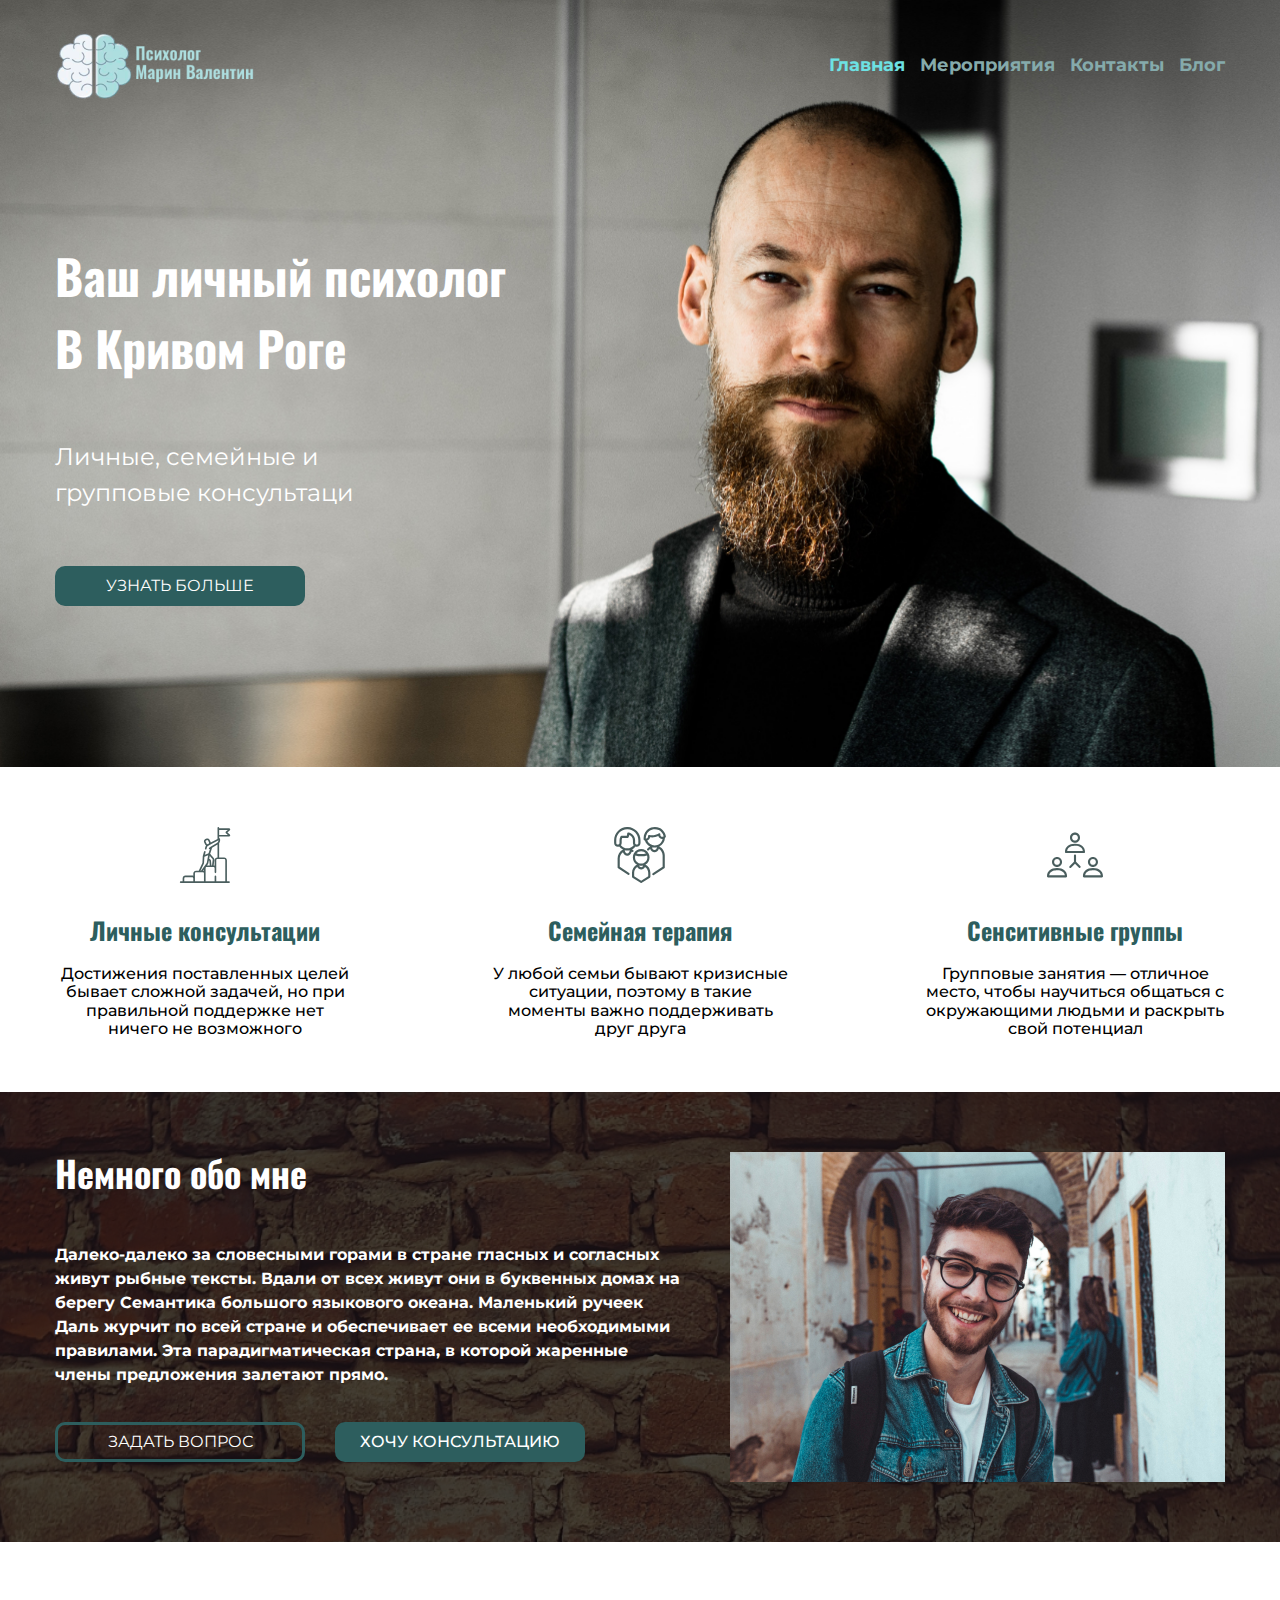
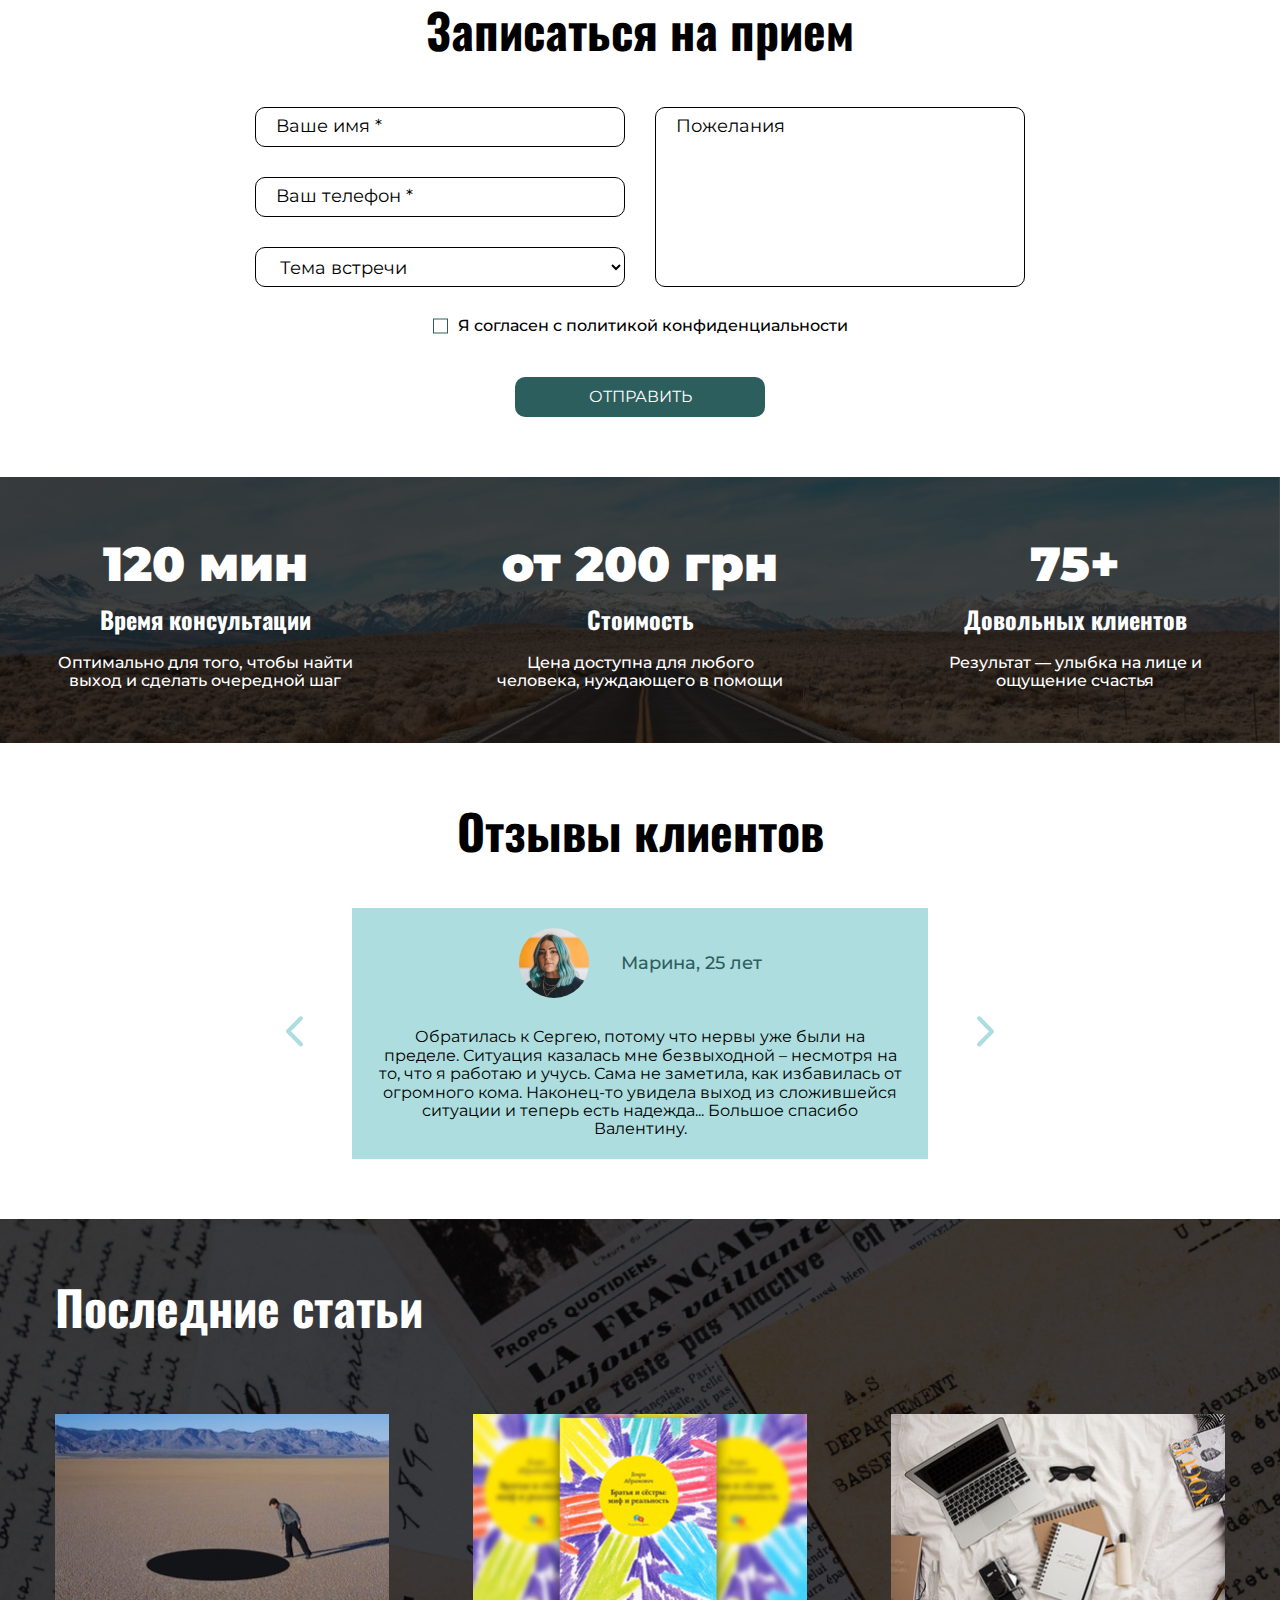
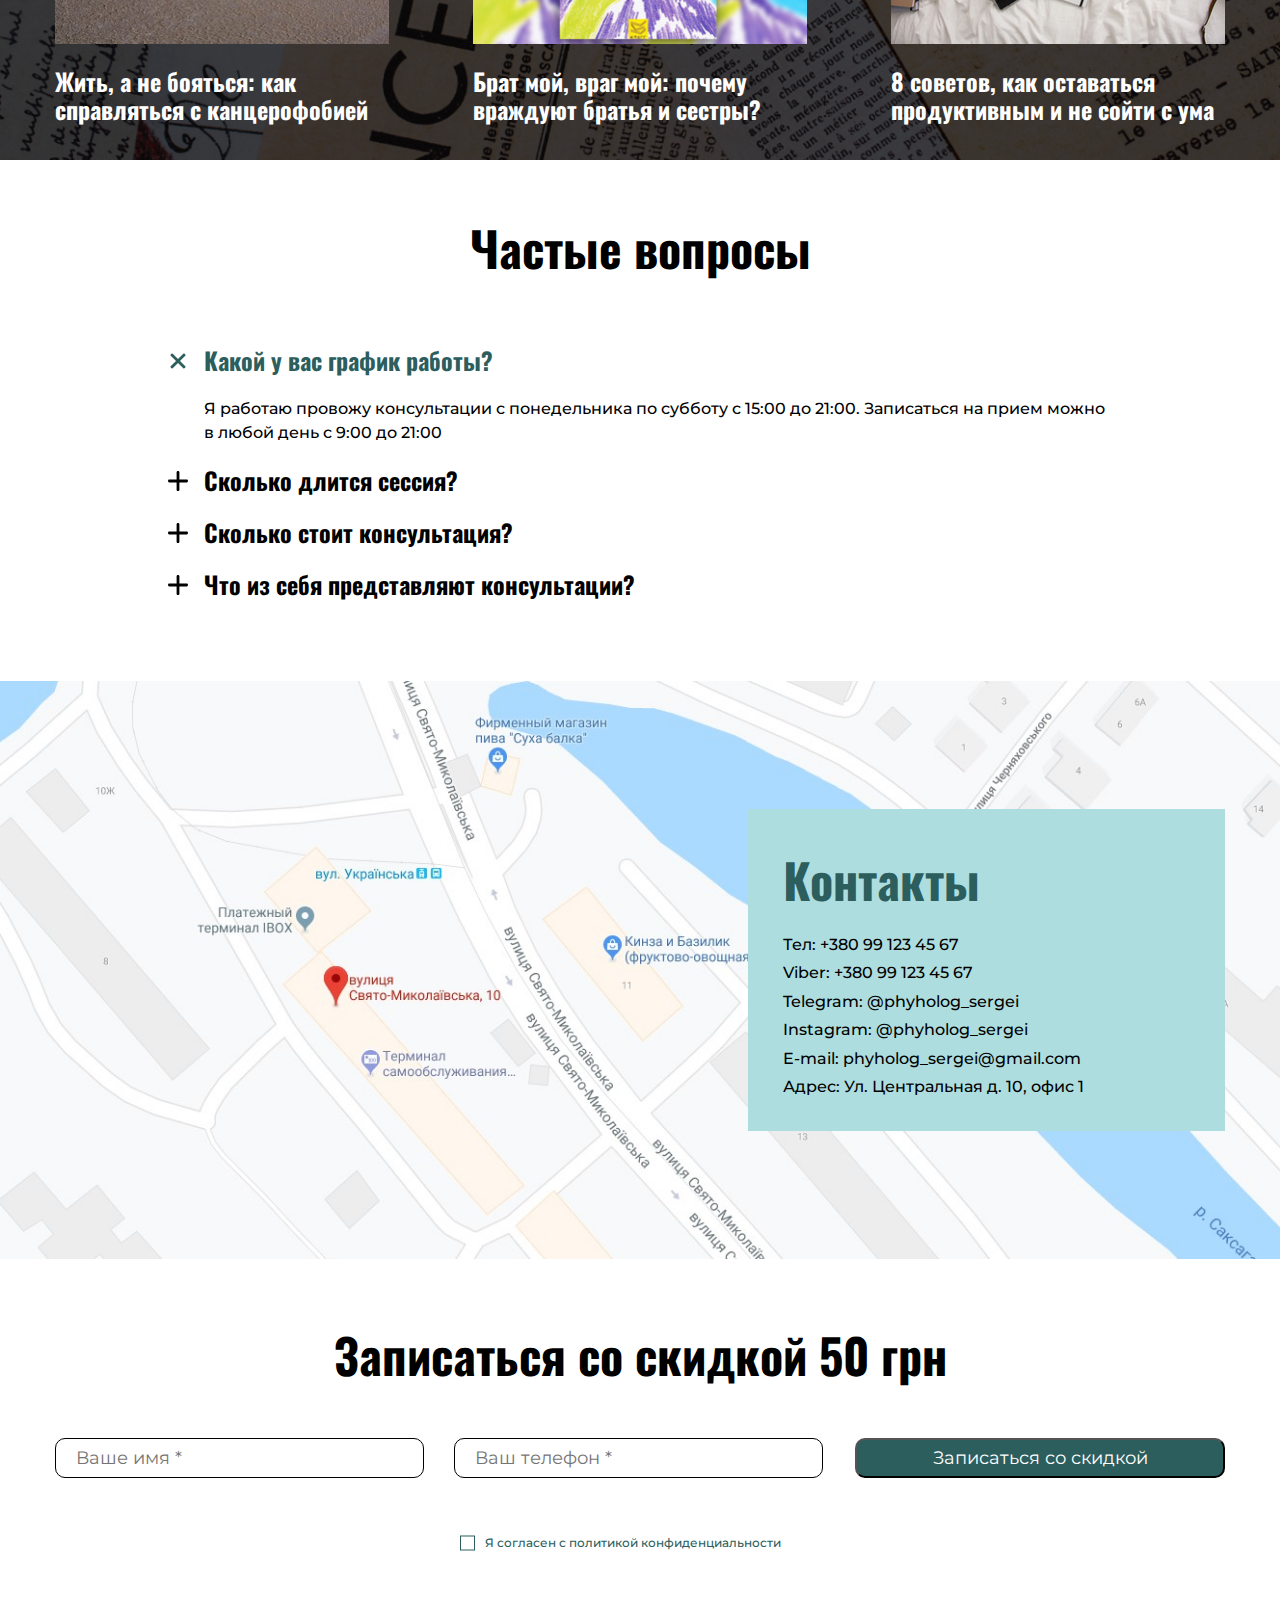
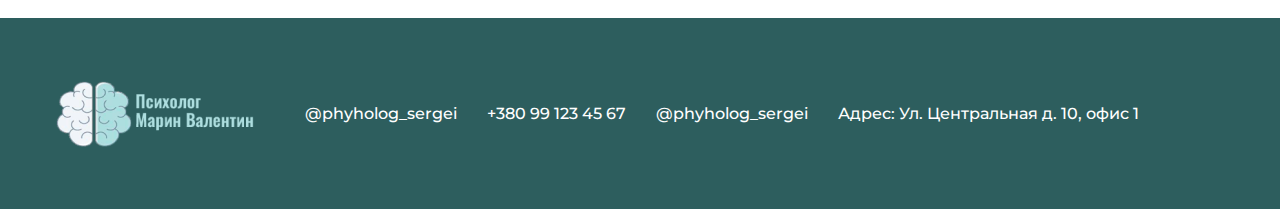
==== index.html @ c9bac177 "Added images and update checkboxes" ====
<!DOCTYPE html>
<html lang="ru">
  <head>
    <meta charset="UTF-8" />
    <meta http-equiv="X-UA-Compatible" content="IE=edge" />
    <meta name="viewport" content="width=device-width, initial-scale=1.0" />
    <title>First project</title>
    <link rel="stylesheet" href="css/normalize.css" />
    <link rel="stylesheet" href="css/style.css" />
    <link rel="stylesheet" href="css/media.css" />
  </head>

  <body>
    <header class="header center">
      <a class="logo" href="#">
        <img src="img/logo.png" alt="лого моего сайта" />
      </a>
      <nav class="nav">
        <ul>
          <li><a href="#" class="nav__link nav__link--active">Главная</a></li>
          <li><a href="#" class="nav__link">Мероприятия</a></li>
          <li><a href="#" class="nav__link">Контакты</a></li>
          <li><a href="#" class="nav__link">Блог</a></li>
        </ul>
      </nav>
    </header>
    <main>
      <section class="center offer">
        <h1 class="offer__title">Ваш личный психолог В Кривом Роге</h1>
        <p class="offer__desc">Личные, семейные и групповые консультаци</p>
        <button class="button">УЗНАТЬ больше</button>
        <!-- Б - Блок  -->
        <!-- Э - Элемент -->
        <!-- М - Модификатор -->
      </section>

      <section class="center services">
        <article class="services__item">
          <div class="services__icon">
            <!-- <img src="img/goal.svg" alt="цель" /> -->
            <svg
              width="56"
              height="56"
              viewBox="0 0 56 56"
              fill="none"
              xmlns="http://www.w3.org/2000/svg"
            >
              <path
                d="M52.8375 7.52806L50.4445 5.42089L52.8375 3.31414C53.2096 2.98602 53.3369 2.4746 53.1622 2.01062C52.9866 1.5462 52.5529 1.24627 52.0569 1.24627H42.1542V0.820738C42.1542 0.367431 41.7868 0 41.3335 0C40.8801 0 40.5127 0.367431 40.5127 0.820738V11.8898L33.7721 15.55C33.7349 15.2535 33.646 14.9621 33.5055 14.6878L32.5557 12.8336C31.9037 11.5604 30.3374 11.0558 29.0651 11.7074L28.3307 12.0833C27.7137 12.3995 27.257 12.9361 27.0442 13.5958C26.8315 14.255 26.8883 14.9579 27.2045 15.5744L28.1542 17.429C28.376 17.8618 28.7037 18.2045 29.089 18.4446C28.5849 19.1235 28.3456 19.9583 28.0995 20.8256L27.9227 21.452C27.7992 21.8882 28.053 22.3419 28.4892 22.465C28.5635 22.4863 28.6387 22.4962 28.7126 22.4962C29.0707 22.4962 29.3996 22.2603 29.5022 21.8985L29.6791 21.2734C30.0388 20.0049 30.2597 19.3256 30.9629 18.9436L32.2237 18.2588L32.3792 18.1793C32.4309 18.1528 32.4792 18.1229 32.5284 18.0934L41.5142 13.2138C41.4574 14.3371 40.8528 15.3983 39.8573 16.0029L34.0139 19.5533C34.0071 19.5571 34.0002 19.561 33.9938 19.5653L32.175 20.6701C31.7879 20.9055 31.6645 21.4105 31.8999 21.7981C32.1216 22.1633 32.583 22.2932 32.9594 22.1099L31.5794 26.2816L30.5707 26.6951L27.8278 27.8192L28.6182 25.025C28.7413 24.5888 28.4879 24.1351 28.0517 24.0116C27.615 23.8877 27.1617 24.1419 27.0383 24.5781L25.7894 28.9946C25.7732 29.0514 25.7625 29.1138 25.7599 29.1732L25.4331 35.1768C25.4233 35.4058 25.472 35.8386 25.366 36.0621L21.7361 43.6986H19.0983C17.553 43.6986 16.296 44.9556 16.296 46.5005V48.8696C15.9423 48.7077 15.5496 48.6171 15.1356 48.6171H8.43685C6.89193 48.6171 5.63497 49.8736 5.63497 51.419V54.3584H3.66452C3.21121 54.3584 2.84378 54.7258 2.84378 55.1791C2.84378 55.6325 3.21121 55.9999 3.66452 55.9999H52.056C52.5093 55.9999 52.8768 55.6325 52.8768 55.1791C52.8768 54.7258 52.5093 54.3584 52.056 54.3584H49.9215V33.2034C49.9215 31.6584 48.6646 30.4015 47.1196 30.4015H42.1542V16.0832C43.0642 14.8498 43.4013 13.2331 42.9788 11.6967C42.9126 11.4553 42.7395 11.2571 42.5088 11.1592C42.3956 11.1109 42.2742 11.0896 42.1542 11.0943V9.59593H52.0565C52.5529 9.59593 52.9866 9.296 53.1617 8.83201C53.3369 8.36802 53.2096 7.85619 52.8375 7.52806V7.52806ZM28.6067 14.0999C28.6849 13.8577 28.8523 13.6603 29.0788 13.5445L29.8132 13.1686C29.9516 13.0976 30.0995 13.0639 30.2456 13.0639C30.5917 13.0639 30.9262 13.2531 31.0945 13.5817L32.0447 15.4364C32.2665 15.8696 32.1229 16.3947 31.7286 16.66L31.4611 16.8048L30.8967 17.0941C30.4297 17.3333 29.8547 17.1479 29.6154 16.6805L28.6652 14.8263C28.5494 14.5998 28.5285 14.3418 28.6067 14.0999V14.0999ZM26.9575 43.9511C26.6785 43.8238 26.3752 43.7405 26.0564 43.711L26.9575 42.5143V43.9511ZM30.8544 37.3378C31.2492 36.8649 31.3581 36.3124 31.4461 35.8672C31.4684 35.7613 31.8734 33.549 31.8734 33.549C31.8734 33.549 32.2566 33.7878 32.2968 33.8049C32.3246 33.8173 32.3442 33.8447 32.3472 33.8767L32.7937 38.4153H30.0431L30.8544 37.3378ZM35.7079 32.8077L35.0149 38.4115H34.4428L33.981 33.7161C33.922 33.1145 33.5537 32.5894 33.0141 32.3284L32.1887 31.805L32.7386 28.7574C32.7386 28.7574 35.0551 31.5093 35.1089 31.5794C35.5883 32.2028 35.7523 32.4523 35.7079 32.8077ZM26.8426 36.7798C27.0083 36.2808 27.0853 35.7728 27.0724 35.2563L27.3707 29.7807L31.1667 28.2251L30.4767 32.0472C30.4746 32.0575 30.4725 32.0682 30.4712 32.0784L29.9004 35.2388C29.826 35.566 29.7611 36.0625 29.5569 36.3321L24.0108 43.6986H23.5536L26.8426 36.7798ZM7.27645 51.4185C7.27645 50.7789 7.79683 50.2586 8.43685 50.2586H15.1356C15.7756 50.2586 16.2965 50.7789 16.2965 51.4185V54.3584H7.27645V51.4185ZM17.9375 51.4185V46.5005C17.9375 45.8605 18.4583 45.3401 19.0983 45.3401H25.7971C26.4371 45.3401 26.9575 45.8605 26.9575 46.5005V54.3584H17.9379V51.4185H17.9375ZM48.28 33.2034V54.3584H39.2605V49.4374C39.2605 48.9841 38.893 48.6167 38.4397 48.6167C37.986 48.6167 37.6186 48.9841 37.6186 49.4374V54.3584H28.599V41.2168C28.599 40.5772 29.1194 40.0568 29.7594 40.0568H36.4582C37.0982 40.0568 37.6186 40.5772 37.6186 41.2168V45.3311C37.6186 45.7845 37.986 46.1519 38.4393 46.1519C38.893 46.1519 39.26 45.7845 39.26 45.3311V33.2034C39.26 32.5633 39.7808 32.043 40.4209 32.043H41.3249C41.3275 32.043 41.3305 32.0434 41.3335 32.0434C41.336 32.0434 41.339 32.043 41.3416 32.043H47.1192C47.7592 32.043 48.28 32.5638 48.28 33.2034V33.2034ZM40.4209 30.4015C38.8759 30.4015 37.619 31.6584 37.619 33.2034V38.6678C37.325 38.5337 37.0046 38.4487 36.6675 38.4239L37.337 33.0098C37.4686 31.9545 36.9303 31.2551 36.4099 30.5784C36.3548 30.5066 33.1645 26.7186 33.1645 26.7186L35.1217 20.8013L40.5127 17.526V30.4015H40.4209ZM42.1542 7.95402V2.88818H50.8371L48.967 4.53478C48.7124 4.75908 48.5663 5.08208 48.5663 5.42131C48.5663 5.76055 48.7124 6.08354 48.967 6.30785L50.8371 7.95445H42.1542V7.95402Z"
                fill="#4A5E5E"
              />
            </svg>
          </div>
          <h2 class="services__title">Личные консультации</h2>
          <p class="services__desc">
            Достижения поставленных целей бывает сложной задачей, но при
            правильной поддержке нет ничего не возможного
          </p>
        </article>
        <article class="services__item">
          <div class="services__icon">
            <svg
              width="56"
              height="56"
              viewBox="0 0 56 56"
              fill="none"
              xmlns="http://www.w3.org/2000/svg"
            >
              <path
                d="M53.8726 9.20551C53.5014 7.16993 52.5714 5.27719 51.1829 3.73072C51.1802 3.72773 51.1776 3.72461 51.1749 3.72162C50.4637 2.91856 49.2851 1.81447 47.7097 1.11483L47.6738 1.09893C46.1533 0.369661 44.5216 0 42.8243 0C40.3142 0 37.9399 0.810265 35.9581 2.34341C35.9562 2.3449 35.9473 2.35197 35.9448 2.35374C34.2411 3.68411 33.1168 5.58515 32.9776 5.82733C32.9713 5.83793 32.9652 5.84866 32.9594 5.8594C32.0655 7.49814 31.5931 9.35569 31.5931 11.2313C31.5931 11.6208 31.6135 12.0151 31.654 12.4029C31.6917 12.7654 31.9086 13.0848 32.2313 13.2537C32.4357 13.3607 32.6494 13.4497 32.8689 13.5201C33.7438 16.1982 35.6548 18.3401 38.0842 19.5446C37.0428 20.0765 36.1075 20.7799 35.2984 21.64C34.8871 22.0773 34.9081 22.7654 35.3456 23.1768C35.7829 23.5881 36.471 23.567 36.8824 23.1296C37.2712 22.7162 37.6968 22.349 38.1557 22.0304C38.8139 23.8952 40.5103 25.2613 42.4397 25.2613H42.602C44.5347 25.2613 46.2294 23.7972 46.8487 21.8161C49.1446 23.2554 50.6134 25.8196 50.6134 28.5626V39.8561L40.7245 46.2729C40.2207 46.5997 40.0773 47.273 40.4043 47.7767C40.6125 48.0975 40.9613 48.2722 41.3173 48.2722C41.5202 48.2722 41.7253 48.2155 41.908 48.0969L52.2924 41.3587C52.6013 41.1582 52.7879 40.8149 52.7879 40.4466V28.5626C52.7879 24.7123 50.6384 21.2611 47.2414 19.539C50.4584 17.9335 52.7333 14.6929 52.9562 10.9187C53.263 10.6405 53.5298 10.3137 53.7432 9.94606C53.8733 9.72263 53.9191 9.45993 53.8726 9.20551ZM42.6021 23.087H42.4398C41.1387 23.087 40.0394 21.8258 40.0394 20.3329C40.0394 20.3142 40.0389 20.2958 40.038 20.2773C40.881 20.4989 41.7628 20.6162 42.6669 20.6162C43.4397 20.6162 44.1938 20.5301 44.9192 20.3668C44.8341 21.8368 43.7879 23.087 42.6021 23.087ZM42.6668 18.4417C39.3884 18.4417 36.4815 16.4888 35.2081 13.5614C36.7177 13.1344 37.8725 11.8536 38.116 10.2762C38.7647 10.3595 39.4221 10.4015 40.0816 10.4015C42.2931 10.4015 44.4235 9.93791 46.3315 9.05018C46.8232 10.7388 48.385 11.9763 50.2303 11.9763C50.3649 11.9763 50.4986 11.9695 50.6311 11.9562C49.8645 15.6501 46.5748 18.4417 42.6668 18.4417ZM50.2303 9.802C49.1908 9.802 48.345 8.95654 48.345 7.91714V7.31209C48.345 6.91647 48.1302 6.55211 47.7839 6.36062C47.4375 6.16899 47.0145 6.18082 46.6797 6.39133C44.7665 7.59232 42.485 8.22714 40.0815 8.22714C39.1416 8.22714 38.2079 8.12806 37.3064 7.93263C36.9853 7.86291 36.6496 7.94242 36.3936 8.14885C36.1377 8.35529 35.9888 8.66638 35.9888 8.99513V9.65468C35.9888 10.6939 35.1432 11.5395 34.1038 11.5395C34.0326 11.5395 33.9622 11.5356 33.8926 11.5279C33.8765 11.5254 33.8603 11.5234 33.8441 11.5217C33.8198 11.5185 33.7957 11.5145 33.7717 11.5103C33.7688 11.4171 33.7673 11.3241 33.7673 11.2314C33.7673 9.7229 34.1458 8.22958 34.8621 6.91198C34.8649 6.90668 34.8679 6.90152 34.8702 6.89758C34.8795 6.88086 35.8615 5.17838 37.2813 4.06899C37.2842 4.06668 37.2878 4.06396 37.2885 4.06342C38.8859 2.82764 40.8002 2.17448 42.8243 2.17448C44.1936 2.17448 45.5088 2.47224 46.7335 3.05949C46.7547 3.06968 46.7861 3.08395 46.8271 3.10203C48.0363 3.63912 48.9646 4.50837 49.5341 5.14862C49.5403 5.15596 49.5467 5.16316 49.5532 5.1705C50.5793 6.30897 51.2964 7.68053 51.6426 9.15985C51.287 9.56267 50.7727 9.802 50.2303 9.802ZM33.4068 37.6196C35.8705 36.1699 37.5277 33.4899 37.5277 30.4306C37.5277 29.0539 37.192 27.7538 36.5985 26.6083C36.5772 26.5602 36.5529 26.5144 36.5257 26.4709C35.1142 23.8677 32.3567 22.096 29.1931 22.096C26.0288 22.096 23.2707 23.8683 21.8596 26.4726C21.8333 26.515 21.8095 26.5597 21.7887 26.6065C21.1944 27.7524 20.8586 29.0531 20.8586 30.4306C20.8586 33.4894 22.515 36.1688 24.978 37.6186C21.9292 39.1947 19.998 42.3232 19.998 45.7855V49.751C19.998 50.1227 20.1879 50.4685 20.5014 50.6682L28.6093 55.8298C28.7875 55.9432 28.9903 55.9999 29.1932 55.9999C29.3949 55.9999 29.5966 55.9439 29.7739 55.8317L37.901 50.6971C38.218 50.4969 38.4093 50.1477 38.4075 49.7728L38.3884 45.7804C38.3718 42.3099 36.4426 39.1917 33.4068 37.6196ZM29.1931 24.2704C31.0855 24.2704 32.7811 25.128 33.9121 26.4751C32.447 26.8949 30.8404 27.1138 29.1933 27.1138C27.5458 27.1138 25.9389 26.8949 24.474 26.4751C25.605 25.128 27.3007 24.2704 29.1931 24.2704ZM23.0329 30.4306C23.0329 29.7243 23.1524 29.0452 23.3722 28.4128C25.1663 28.9874 27.1572 29.2883 29.1933 29.2883C31.2289 29.2883 33.2195 28.9874 35.0139 28.4128C35.2338 29.0452 35.3532 29.7243 35.3532 30.4306C35.3532 33.8273 32.5899 36.5908 29.1931 36.5908C25.7964 36.5908 23.0329 33.8273 23.0329 30.4306ZM31.1229 38.5398C30.987 39.5683 30.0849 40.2636 29.2686 40.2636H29.1362C28.2718 40.2636 27.3117 39.5324 27.1874 38.5213C27.8299 38.6806 28.5018 38.7652 29.1929 38.7652C29.857 38.7652 30.5033 38.6871 31.1229 38.5398ZM29.1954 53.6253L22.1723 49.1543V45.7857C22.1723 43.395 23.3803 41.2121 25.3355 39.9256C26.0149 41.4758 27.6164 42.4381 29.1362 42.4381H29.2686C30.9094 42.4381 32.3598 41.3703 32.9863 39.8867C34.9698 41.1656 36.2022 43.3656 36.2138 45.7908L36.2301 49.1808L29.1954 53.6253ZM21.3859 24.4414C21.7028 23.9313 21.5462 23.2609 21.0363 22.944C20.7053 22.7382 20.362 22.5516 20.0097 22.3856C21.3532 21.6987 22.5417 20.7149 23.4852 19.4843C23.8737 19.6191 24.2908 19.6925 24.7246 19.6925C26.8139 19.6925 28.5137 17.9927 28.5137 15.9034V13.2015C28.5137 9.76694 27.2016 6.51406 24.8194 4.04235C22.4439 1.57786 19.2547 0.146234 15.8394 0.0111442C15.8392 0.0111442 15.8388 0.0111442 15.8385 0.0111442C15.5417 -0.000271809 15.2654 -0.00298991 14.9937 0.00366943C11.5936 0.085756 8.38642 1.46193 5.96283 3.87859C3.47808 6.35613 2.10965 9.66718 2.10965 13.2017V15.9036C2.10965 17.9928 3.80941 19.6926 5.89882 19.6926C6.33263 19.6926 6.74958 19.6194 7.138 19.4845C8.17726 20.8401 9.51402 21.8962 11.0279 22.5858C7.67305 24.3501 5.59806 27.7654 5.59806 31.5473V40.4469C5.59806 40.8152 5.78452 41.1585 6.09357 41.359L15.9569 47.7589C16.1397 47.8775 16.3447 47.9342 16.5476 47.9342C16.9036 47.9342 17.2526 47.7594 17.4607 47.4387C17.7875 46.9349 17.6441 46.2616 17.1405 45.9349L7.77254 39.8564V31.5473C7.77254 29.0317 8.9439 26.722 10.9062 25.2316C11.5792 27.1845 13.3074 28.6519 15.2182 28.6519H15.3805C17.4558 28.6519 19.1122 26.7734 19.6955 24.6747C19.7603 24.7125 19.8246 24.7513 19.8883 24.7908C20.3985 25.108 21.0689 24.9513 21.3859 24.4414ZM8.58783 9.25009C7.88493 10.4439 7.51337 11.8103 7.51337 13.2017V15.9036C7.51337 16.4187 7.27091 16.8782 6.89405 17.174C6.8617 17.1951 6.83085 17.2176 6.8015 17.2416C6.54369 17.4162 6.23287 17.5181 5.89868 17.5181C5.00837 17.5181 4.28413 16.7939 4.28413 15.9036V13.2015C4.28413 7.16558 9.01145 2.32329 15.0458 2.17733C15.2714 2.17176 15.5031 2.17421 15.7542 2.18386C21.6896 2.41911 26.3391 7.25854 26.3391 13.2015V15.9034C26.3391 16.7938 25.6147 17.518 24.7244 17.518C24.3902 17.518 24.0792 17.4159 23.8213 17.2413C23.7921 17.2175 23.7613 17.1951 23.7291 17.174C23.3523 16.8782 23.1097 16.4185 23.1097 15.9034V13.2015C23.1097 9.36384 20.2508 6.04749 16.4596 5.48743C16.1615 5.44312 15.8586 5.52494 15.6231 5.71276C15.3876 5.90058 15.2404 6.17756 15.2167 6.4779C15.1571 7.23788 15.0193 7.98726 14.806 8.71449H9.52462C9.13961 8.71449 8.78313 8.91821 8.58783 9.25009ZM15.3805 26.4774H15.2182C13.9891 26.4774 12.7827 24.9853 12.7827 23.4649C12.7827 23.3711 12.7706 23.2789 12.7475 23.1904C13.5732 23.4004 14.4331 23.5098 15.3117 23.5098C16.1435 23.5098 16.9586 23.4116 17.7437 23.2232C17.6698 24.8041 16.4733 26.4774 15.3805 26.4774ZM15.3117 21.3353C12.7776 21.3353 10.4389 20.1816 8.90232 18.2108C9.39456 17.5714 9.68771 16.7709 9.68771 15.9034V13.2015C9.68771 12.4006 9.85813 11.6117 10.184 10.889H15.5907C16.0459 10.889 16.4528 10.6056 16.6106 10.1786C16.8824 9.44335 17.0875 8.68486 17.2239 7.91238C19.4007 8.70471 20.9353 10.813 20.9353 13.2015V15.9034C20.9353 16.7709 21.2285 17.5714 21.7209 18.2108C20.1845 20.1817 17.8458 21.3353 15.3117 21.3353Z"
                fill="#4A5E5E"
              />
            </svg>
          </div>
          <h2 class="services__title">Семейная терапия</h2>
          <p class="services__desc">
            У любой семьи бывают кризисные ситуации, поэтому в такие моменты
            важно поддерживать друг друга
          </p>
        </article>
        <article class="services__item">
          <div class="services__icon">
            <svg
              width="56"
              height="56"
              viewBox="0 0 56 56"
              fill="none"
              xmlns="http://www.w3.org/2000/svg"
            >
              <path
                d="M28 16.7155C21.8083 16.7155 17.9623 19.8853 17.9623 25.0204C17.9623 25.6039 18.4354 26.077 19.0189 26.077H36.9812C37.5647 26.077 38.0378 25.6039 38.0378 25.0204C38.0378 19.8959 34.1917 16.7155 28 16.7155ZM20.1495 23.9638C20.8468 19.2196 26.2672 18.8287 28 18.8287C29.7328 18.8287 35.1532 19.2196 35.8506 23.9638H20.1495Z"
                fill="#4A5E5E"
              />
              <path
                d="M28 5.62112C25.2281 5.62112 22.9811 7.86812 22.9811 10.64C22.987 13.4095 25.2305 15.653 28 15.6589C30.7719 15.6589 33.0189 13.4119 33.0189 10.64C33.0189 7.86812 30.7719 5.62112 28 5.62112ZM28 13.5457C26.3953 13.5457 25.0944 12.2447 25.0944 10.64C25.0944 9.03527 26.3953 7.73433 28 7.73433C29.6047 7.73433 30.9057 9.03527 30.9057 10.64C30.9057 12.2447 29.6047 13.5457 28 13.5457Z"
                fill="#4A5E5E"
              />
              <path
                d="M10.0377 41.0173C3.84604 41.0173 0 44.1871 0 49.3222C0 49.9058 0.473094 50.3788 1.0566 50.3788H19.0189C19.6024 50.3788 20.0755 49.9058 20.0755 49.3222C20.0755 44.1977 16.2294 41.0173 10.0377 41.0173ZM2.18717 48.2656C2.88453 43.5215 8.29434 43.1305 10.0377 43.1305C11.7811 43.1305 17.1909 43.5215 17.8883 48.2656H2.18717Z"
                fill="#4A5E5E"
              />
              <path
                d="M10.0377 29.923C7.26586 29.923 5.01886 32.17 5.01886 34.9419C5.02467 37.7114 7.26824 39.955 10.0377 39.9608C12.8096 39.9608 15.0566 37.7138 15.0566 34.9419C15.0566 32.17 12.8096 29.923 10.0377 29.923ZM10.0377 37.8476C8.43302 37.8476 7.13207 36.5466 7.13207 34.9419C7.13207 33.3372 8.43302 32.0362 10.0377 32.0362C11.6425 32.0362 12.9434 33.3372 12.9434 34.9419C12.9434 36.5466 11.6425 37.8476 10.0377 37.8476Z"
                fill="#4A5E5E"
              />
              <path
                d="M45.9623 41.0173C39.7706 41.0173 35.9245 44.1871 35.9245 49.3222C35.9245 49.9058 36.3976 50.3788 36.9811 50.3788H54.9434C55.5269 50.3788 56 49.9058 56 49.3222C56 44.1977 52.154 41.0173 45.9623 41.0173ZM38.1117 48.2656C38.8091 43.5215 44.2189 43.1305 45.9623 43.1305C47.7057 43.1305 53.1155 43.5215 53.8128 48.2656H38.1117Z"
                fill="#4A5E5E"
              />
              <path
                d="M45.9623 29.923C43.1904 29.923 40.9434 32.17 40.9434 34.9419C40.9492 37.7114 43.1928 39.955 45.9623 39.9608C48.7341 39.9608 50.9811 37.7138 50.9811 34.9419C50.9811 32.17 48.7341 29.923 45.9623 29.923ZM45.9623 37.8476C44.3575 37.8476 43.0566 36.5466 43.0566 34.9419C43.0566 33.3372 44.3575 32.0362 45.9623 32.0362C47.567 32.0362 48.8679 33.3372 48.8679 34.9419C48.8679 36.5466 47.567 37.8476 45.9623 37.8476Z"
                fill="#4A5E5E"
              />
              <path
                d="M33.4627 39.1894L29.0566 34.7622V28.5283C29.0566 27.9448 28.5835 27.4717 28 27.4717C27.4165 27.4717 26.9434 27.9448 26.9434 28.5283V34.7622L22.5374 39.1683C22.1201 39.5797 22.1154 40.2514 22.5268 40.6687C22.9382 41.0859 23.6099 41.0906 24.0272 40.6792L28 36.6958L31.9728 40.6792C32.4161 41.0588 33.0831 41.0072 33.4627 40.5639C33.8014 40.1684 33.8014 39.585 33.4627 39.1894Z"
                fill="#4A5E5E"
              />
            </svg>
          </div>
          <h2 class="services__title">Сенситивные группы</h2>
          <p class="services__desc">
            Групповые занятия — отличное место, чтобы научиться общаться с
            окружающими людьми и раскрыть свой потенциал
          </p>
        </article>
      </section>

      <section class="center about">
        <div class="about__content">
          <h2 class="about__title">Немного обо мне</h2>
          <p class="about__text">
            Далеко-далеко за словесными горами в стране гласных и согласных
            живут рыбные тексты. Вдали от всех живут они в буквенных домах на
            берегу Семантика большого языкового океана. Маленький ручеек Даль
            журчит по всей стране и обеспечивает ее всеми необходимыми
            правилами. Эта парадигматическая страна, в которой жаренные члены
            предложения залетают прямо.
          </p>
          <div class="about__buttons">
            <button class="button button--bordered">Задать вопрос</button>
            <a href="#" class="button">Хочу консультацию</a>
          </div>
        </div>
        <div class="about__photo">
          <img src="img/about-photo.jpg" alt="моё фото" />
        </div>
      </section>

      <section class="center appointment">
        <h2 class="appointment__title">Записаться на прием</h2>
        <form class="form">
          <input
            type="text"
            name=""
            class="form__input"
            placeholder="Ваше имя *"
          />
          <input
            type="tel"
            name=""
            class="form__input"
            placeholder="Ваш телефон *"
          />
          <select class="form__input form__input--select" name="">
            <option value="placeholder" disabled selected>Тема встречи</option>
            <option value="1">Тема 1</option>
            <option value="2">Тема 2</option>
            <option value="3">Тема 3</option>
          </select>
          <textarea
            name=""
            class="form__input form__input--textarea"
            placeholder="Пожелания"
          ></textarea>
          <label class="form__checkbox">
            <input type="checkbox" name="" class="visually-hidden" />
            <span class="form__checkbox_label"
              >Я согласен с политикой конфиденциальности</span
            >
          </label>
          <button type="submit" class="button">Отправить</button>
        </form>
      </section>

      <section class="center services services--counters">
        <article class="services__item">
          <div class="services__counter">
            <span class="services__number"> 120 </span> мин
          </div>
          <h2 class="services__title">Время консультации</h2>
          <p class="services__desc">
            Оптимально для того, чтобы найти выход и сделать очередной шаг
          </p>
        </article>
        <article class="services__item">
          <div class="services__counter">
            от <span class="services__number"> 200 </span> грн
          </div>
          <h2 class="services__title">Стоимость</h2>
          <p class="services__desc">
            Цена доступна для любого человека, нуждающего в помощи
          </p>
        </article>
        <article class="services__item">
          <div class="services__counter">
            <span class="services__number">75</span>+
          </div>
          <h2 class="services__title">Довольных клиентов</h2>
          <p class="services__desc">
            Результат — улыбка на лице и ощущение счастья
          </p>
        </article>
      </section>

      <section class="center reviews">
        <h2 class="reviews__title">Отзывы клиентов</h2>

        <div class="slider">
          <button class="slider__arrow">
            <svg
              width="17"
              height="31"
              viewBox="0 0 17 31"
              fill="none"
              xmlns="http://www.w3.org/2000/svg"
            >
              <path
                d="M0.611637 13.8199L13.4349 0.791803C14.2506 -0.0373707 15.5731 -0.0373707 16.3885 0.791803C17.2038 1.62024 17.2038 2.96388 16.3885 3.79226L5.04186 15.3202L16.3881 26.8477C17.2035 27.6764 17.2035 29.02 16.3881 29.8484C15.5727 30.6772 14.2503 30.6772 13.4346 29.8484L0.611307 16.8201C0.203615 16.4056 0 15.8631 0 15.3202C0 14.7771 0.204012 14.2342 0.611637 13.8199Z"
              />
            </svg>
          </button>
          <div class="slider__list">
            <div class="slider__elem slider__elem--active">
              <article class="reviews__item">
                <div class="reviews__photo">
                  <img src="img/reviews-girl.jpg" alt="Марина" />
                </div>
                <div class="reviews__name">Марина, 25 лет</div>
                <p class="reviews__text">
                  Обратилась к Сергею, потому что нервы уже были на пределе.
                  Ситуация казалась мне безвыходной – несмотря на то, что я
                  работаю и учусь. Сама не заметила, как избавилась от огромного
                  кома. Наконец-то увидела выход из сложившейся ситуации и
                  теперь есть надежда... Большое спасибо Валентину.
                </p>
              </article>
            </div>
            <div class="slider__elem">
              <article class="reviews__item">
                <div class="reviews__photo">
                  <img src="img/reviews-man.jpg" alt="Френки" />
                </div>
                <div class="reviews__name">Френки, 27 лет</div>
                <p class="reviews__text">
                  Мне было сложно решиться записаться на приём, казалось, что
                  это проявление слабости, что настоящие мужчины должны сами
                  решать свои проблемы.. Как хорошо, что я решился.
                </p>
              </article>
            </div>
            <div class="slider__elem">
              <article class="reviews__item">
                <div class="reviews__photo">
                  <img src="img/reviews-woman.jpg" alt="Оля" />
                </div>
                <div class="reviews__name">Оля, 76 лет</div>
                <p class="reviews__text">
                  Благодаря занятиям я стала выходить из дома и встречаться с
                  людьми, до этого была абсолютно замкнута и заперта в доме, не
                  было сил даже обратить внимание на себя или других.
                </p>
              </article>
            </div>
          </div>
          <button class="slider__arrow">
            <svg
              width="17"
              height="31"
              viewBox="0 0 17 31"
              fill="none"
              xmlns="http://www.w3.org/2000/svg"
            >
              <path
                d="M16.3884 16.89L3.56511 29.9182C2.7494 30.7473 1.42686 30.7473 0.611538 29.9182C-0.203846 29.0897 -0.203846 27.7461 0.611538 26.9177L11.9581 15.3898L0.611868 3.86229C-0.203516 3.03352 -0.203516 1.69001 0.611868 0.86157C1.42725 0.0327972 2.74973 0.0327972 3.56544 0.86157L16.3887 13.8899C16.7964 14.3043 17 14.8469 17 15.3897C17 15.9328 16.796 16.4758 16.3884 16.89Z"
              />
            </svg>
          </button>
        </div>
      </section>

      <section class="center services services--articles">
        <h2 class="services__header">Последние статьи</h2>
        <article class="services__item">
          <div class="services__cover">
            <img
              src="img/news-1.jpg"
              alt="Жить, а не бояться: как справляться с канцерофобией"
            />
          </div>
          <h2 class="services__title">
            Жить, а не бояться: как справляться с канцерофобией
          </h2>
        </article>
        <article class="services__item">
          <div class="services__cover">
            <img
              src="img/news-2.jpg"
              alt="Брат мой, враг мой: почему враждуют братья и сестры?"
            />
          </div>
          <h2 class="services__title">
            Брат мой, враг мой: почему враждуют братья и сестры?
          </h2>
        </article>
        <article class="services__item">
          <div class="services__cover">
            <img
              src="img/news-3.jpg"
              alt="8 советов, как оставаться продуктивным и не сойти с ума"
            />
          </div>
          <h2 class="services__title">
            8 советов, как оставаться продуктивным и не сойти с ума
          </h2>
        </article>
      </section>

      <section class="center faq">
        <h2 class="faq__title">Частые вопросы</h2>

        <details class="dropdown" open>
          <summary class="dropdown__title">
            <svg
              width="20"
              height="20"
              viewBox="0 0 20 20"
              fill="none"
              xmlns="http://www.w3.org/2000/svg"
            >
              <path
                d="M18.9146 8.6046H11.3953V1.08527C11.3953 0.742732 10.9302 0 9.99996 0C9.06974 0 8.6046 0.742772 8.6046 1.08527V8.60464H1.08527C0.742772 8.6046 0 9.06973 0 9.99992C0 10.9301 0.742772 11.3953 1.08527 11.3953H8.60464V18.9146C8.60464 19.2571 9.06974 19.9999 10 19.9999C10.9303 19.9999 11.3954 19.2571 11.3954 18.9146V11.3953H18.9147C19.2572 11.3953 20 10.9302 20 9.99992C20 9.06965 19.2571 8.6046 18.9146 8.6046Z"
              />
            </svg>
            Какой у вас график работы?
          </summary>
          <p class="dropdown__text">
            Я работаю провожу консультации с понедельника по субботу с 15:00 до
            21:00. Записаться на прием можно в любой день с 9:00 до 21:00
          </p>
        </details>
        <details class="dropdown">
          <summary class="dropdown__title">
            <svg
              width="20"
              height="20"
              viewBox="0 0 20 20"
              fill="none"
              xmlns="http://www.w3.org/2000/svg"
            >
              <path
                d="M18.9146 8.6046H11.3953V1.08527C11.3953 0.742732 10.9302 0 9.99996 0C9.06974 0 8.6046 0.742772 8.6046 1.08527V8.60464H1.08527C0.742772 8.6046 0 9.06973 0 9.99992C0 10.9301 0.742772 11.3953 1.08527 11.3953H8.60464V18.9146C8.60464 19.2571 9.06974 19.9999 10 19.9999C10.9303 19.9999 11.3954 19.2571 11.3954 18.9146V11.3953H18.9147C19.2572 11.3953 20 10.9302 20 9.99992C20 9.06965 19.2571 8.6046 18.9146 8.6046Z"
              />
            </svg>
            Сколько длится сессия?
          </summary>
          <p class="dropdown__text">
            ЯПродолжительность сессии зависит от количества зачётов и экзаменов.
            Обычно их ставят через 3-4 дня, поэтому сессия в среднем занимает
            2-3 недели.
          </p>
        </details>
        <details class="dropdown">
          <summary class="dropdown__title">
            <svg
              width="20"
              height="20"
              viewBox="0 0 20 20"
              fill="none"
              xmlns="http://www.w3.org/2000/svg"
            >
              <path
                d="M18.9146 8.6046H11.3953V1.08527C11.3953 0.742732 10.9302 0 9.99996 0C9.06974 0 8.6046 0.742772 8.6046 1.08527V8.60464H1.08527C0.742772 8.6046 0 9.06973 0 9.99992C0 10.9301 0.742772 11.3953 1.08527 11.3953H8.60464V18.9146C8.60464 19.2571 9.06974 19.9999 10 19.9999C10.9303 19.9999 11.3954 19.2571 11.3954 18.9146V11.3953H18.9147C19.2572 11.3953 20 10.9302 20 9.99992C20 9.06965 19.2571 8.6046 18.9146 8.6046Z"
              />
            </svg>
            Сколько стоит консультация?
          </summary>
          <p class="dropdown__text">
            Достаточно бюджетным будет вариант обратиться за помощью к
            начинающему специалисту. Как правило студенты или начинающие
            психологи берут за приём практически символическую плату.
          </p>
        </details>
        <details class="dropdown">
          <summary class="dropdown__title">
            <svg
              width="20"
              height="20"
              viewBox="0 0 20 20"
              fill="none"
              xmlns="http://www.w3.org/2000/svg"
            >
              <path
                d="M18.9146 8.6046H11.3953V1.08527C11.3953 0.742732 10.9302 0 9.99996 0C9.06974 0 8.6046 0.742772 8.6046 1.08527V8.60464H1.08527C0.742772 8.6046 0 9.06973 0 9.99992C0 10.9301 0.742772 11.3953 1.08527 11.3953H8.60464V18.9146C8.60464 19.2571 9.06974 19.9999 10 19.9999C10.9303 19.9999 11.3954 19.2571 11.3954 18.9146V11.3953H18.9147C19.2572 11.3953 20 10.9302 20 9.99992C20 9.06965 19.2571 8.6046 18.9146 8.6046Z"
              />
            </svg>
            Что из себя представляют консультации?
          </summary>
          <p class="dropdown__text">
            Мы оказываем ТОЛЬКО предсказательные услуги! И мы не имеем ни
            времени ни возможностей вести переписку не по существу наших
            основных услуг!
          </p>
        </details>
      </section>

      <section class="contacts center">
        <div class="contacts__map">
          <img src="img/map.jpg" alt="карта" />
        </div>
        <div class="contacts__content">
          <h2 class="contacts__title">Контакты</h2>
          <ui class="contacts__list">
            <li>
              <a class="contacts__link" href="tel:380991234567"
                >Тел: +380 99 123 45 67</a
              >
            </li>
            <li>
              <a class="contacts__link" href="viber://chat?number=380991234567"
                >Viber: +380 99 123 45 67</a
              >
            </li>
            <li>
              <a
                class="contacts__link"
                href="https://telegram.me/share/url?url=@phyholog_sergei"
                >Telegram: @phyholog_sergei</a
              >
            </li>
            <li>
              <a
                class="contacts__link"
                href="https://www.instagram.com/phyholog"
                target="_blank"
                rel="nofollow"
                >Instagram: @phyholog_sergei</a
              >
            </li>
            <li>
              <a class="contacts__link" href="mailto:phyholog_sergei@gmail.com"
                >E-mail: phyholog_sergei@gmail.com</a
              >
            </li>
            <li>
              <a
                class="contacts__link"
                href="https://goo.gl/maps/aSPc84XBJMxmcj7k8"
                target="_blank"
                rel="nofollow"
                >Адрес: Ул. Центральная д. 10, офис 1</a
              >
            </li>
          </ui>
        </div>
      </section>

      <section class="discount center">
        <div class="discount__title">
          <p>Записаться со скидкой 50 грн</p>
        </div>

        <form class="discount__form">
          <input
            type="text"
            class="discount__form_input"
            class="form__input"
            placeholder="Ваше имя *"
          />
          <input
            type="number"
            class="discount__form_input"
            placeholder="Ваш телефон *"
          />
          <button type="submit" class="discount__form_button">
            Записаться со скидкой
          </button>
        </form>
        <label class="form__checkbox">
          <input type="checkbox" name="" class="visually-hidden" />
          <span class="form__checkbox_label">Я согласен с политикой конфиденциальности</span>
        </label>
      </section>
    </main>

    <footer class="footer center">
      <a class="logo" href="#">
        <img src="img/logo.png" alt="лого" />
      </a>
      <ul class="footer__contacts">
        <li>
          <a
            class="footer__link"
            href="https://telegram.me/share/url?url=@vladpovelitsa"
          >
            @phyholog_sergei</a
          >
        </li>
        <li>
          <a class="footer__link" href="viber://chat?number=380991234567"
            >+380 99 123 45 67</a
          >
        </li>
        <li>
          <a
            class="footer__link"
            href="https://www.instagram.com/vladpovelitsa/"
            target="_blank"
            rel="nofollow"
            >@phyholog_sergei</a
          >
        </li>
        <li>
          <a
            class="footer__link"
            href="https://goo.gl/maps/aSPc84XBJMxmcj7k8"
            target="_blank"
            rel="nofollow"
            >Адрес: Ул. Центральная д. 10, офис 1</a
          >
        </li>
      </ul>
    </footer>

    <script src="js/main.js"></script>
  </body>
</html>
---- css/style.css ----
@font-face {
 font-family: Montserrat;
 src: url('../fonts/Montserrat/Montserrat-Regular.ttf');
 src: url('../fonts/Montserrat/Montserrat-Regular.woff'),
  url('../fonts/Montserrat/Montserrat-Regular.woff2'),
  url('../fonts/Montserrat/Montserrat-Regular.eot');
 font-weight: 400;
}
@font-face {
 font-family: Montserrat;
 src: url('../fonts/Montserrat/Montserrat-Medium.ttf');
 src: url('../fonts/Montserrat/Montserrat-Medium.woff'),
  url('../fonts/Montserrat/Montserrat-Medium.woff2'),
  url('../fonts/Montserrat/Montserrat-Medium.eot');
 font-weight: 500;
}
@font-face {
 font-family: Montserrat;
 src: url('../fonts/Montserrat/Montserrat-Bold.ttf');
 src: url('../fonts/Montserrat/Montserrat-Bold.woff'),
  url('../fonts/Montserrat/Montserrat-Bold.woff2'),
  url('../fonts/Montserrat/Montserrat-Bold.eot');
 font-weight: 700;
}
@font-face {
 font-family: Montserrat;
 src: url('../fonts/Montserrat/Montserrat-Black.ttf');
 src: url('../fonts/Montserrat/Montserrat-Black.woff'),
  url('../fonts/Montserrat/Montserrat-Black.woff2'),
  url('../fonts/Montserrat/Montserrat-Black.eot');
 font-weight: 900;
}
@font-face {
 font-family: Oswald;
 src: url('../fonts/Oswald/Oswald-Bold.ttf');
 src: url('../fonts/Oswald/Oswald-Bold.woff'),
  url('../fonts/Oswald/Oswald-Bold.woff2'),
  url('../fonts/Oswald/Oswald-Bold.eot');
 font-weight: 700;
}
* {
 box-sizing: border-box;
}
body {
 font-family: 'Montserrat', sans-serif;
 font-size: 16px;
 font-weight: 500;
}
h1,
h2,
h3,
h4,
h5,
h6 {
 font-family: 'Oswald', sans-serif;
}
img {
 max-width: 100%;
 display: block;
}
.center {
 padding-left: calc(50vw - 585px);
 padding-right: calc(50vw - 585px);
}
.visually-hidden {
 position: absolute;
 width: 1px;
 height: 1px;
 margin: -1px;
 border: 0;
 padding: 0;

 white-space: nowrap;
 clip-path: inset(100%);
 clip: rect(0 0 0 0);
 overflow: hidden;
}

.button {
 height: 40px;
 min-width: 250px;
 display: flex;
 align-items: center;
 justify-content: center;
 background: #2d5e5e;
 border-radius: 10px;
 color: #fff;
 border: 3px solid transparent;
 text-transform: uppercase;
 text-decoration: none;
 transition: 0.5s;
 cursor: pointer;
}

.button.button--bordered {
 background: transparent;
 border: 3px solid #2d5e5e;
}

.button:hover {
 background: transparent;
 border-color: #2d5e5e;
 color: #2d5e5e;
}
.button.button--bordered:hover {
 background: #2d5e5e;
 border-color: currentColor;
 color: #fff;
}
/*slider*/
.slider {
 display: flex;
 align-items: center;
 max-width: 720px;
 margin: 0 auto;
}
.slider__arrow {
 border: none;
 background: none;
}
.slider__arrow svg {
 fill: #adddde;
}
.slider__elem {
 display: none;
 margin: 0 43px;
}
.slider__elem.slider__elem--active {
 display: block;
}
/*slider*/

/*dropdown*/
.dropdown {
 margin: 0 auto 20px;
 max-width: 944px;
 padding-left: 36px;
}
.dropdown__title {
 font: 700 24px/1.33 'Oswald', sans-serif;
 position: relative;
 transition: 0.3s;
}
.dropdown__title svg {
 fill: currentColor;
 position: absolute;
 left: -36px;
 top: 50%;
 transform: translateY(-50%);
 transition: 0.3s;
}
.dropdown__title::marker {
 font-size: 0;
 color: transparent;
}

.dropdown[open] .dropdown__title {
 color: #2d5e5e;
 transition: 1s;
}
.dropdown[open] .dropdown__title svg {
 transform: translateY(-50%) rotate(45deg);
}

.dropdown__text {
 margin: 20px 0;
 line-height: 1.5;
}
/*dropdown*/

.header {
 padding-top: 30px;
 display: flex;
 justify-content: space-between;
 align-items: center;
 position: absolute;
 top: 0;
 left: 0;
 width: 100%;
}
.logo {
 display: block;
 float: left;
}
.nav ul {
 display: flex;
 flex-wrap: wrap;
 gap: 15px;
 margin: 0;
 padding: 0;
}
.nav li {
 list-style: none;
}
.nav__link {
 font-weight: 700;
 font-size: 18px;
 line-height: 1.22;
 color: #85aaab;
 text-decoration: none;
}
.nav__link.nav__link--active {
 color: #6de1e3;
}

/*offer*/
.offer {
 background-color: #000;
 background-image: url('../img/photo-to-main-offer.jpg');
 background-position: center;
 background-size: cover;
 color: #fff;
 line-height: 1.5;
 padding-top: 240px;
 padding-bottom: 161px;
}
.offer__title {
 margin: 0 0 55px;
 font-size: 48px;
 max-width: 454px;
}
.offer__desc {
 font-size: 24px;
 margin: 0 0 55px;
 max-width: 300px;
 font-weight: 400;
}
/*offer*/

/*services*/
.services {
 padding-top: 60px;
 padding-bottom: 37px;
 display: flex;
 justify-content: space-between;
 gap: 30px;
 flex-wrap: wrap;
}
.services.services--counters {
 background: url('../img/counter-bg.jpg') center / cover rgba(0, 0, 0, 0.7);
 background-blend-mode: overlay;
 color: #fff;
}
.services.services--articles {
 background: url('../img/articles-bg.jpg') center / cover rgba(0, 0, 0, 0.7);
 background-blend-mode: overlay;
 color: #fff;
}

.services__item {
 max-width: 300px;
 text-align: center;
}
.services.services--articles .services__item {
 text-align: left;
 max-width: 334px;
}
.services__icon {
 margin-bottom: 30px;
}
.services__title {
 font-size: 24px;
 margin: 0 0 20px;
 color: #2d5e5e;
}
.services.services--counters .services__title,
.services.services--articles .services__title {
 color: #fff;
}
.services.services--articles .services__title {
 margin-bottom: 0;
}

.services__counter {
 font-weight: 900;
 font-size: 48px;
 margin-bottom: 14px;
}
.services__header {
 width: 100%;
 font-size: 48px;
 margin: 0 0 50px;
}
.services__cover {
 margin-bottom: 24px;
}
/*services*/
/* about */
.about {
 padding-top: 60px;
 padding-bottom: 60px;
 background: url('../img/bricks.jpg') center no-repeat rgba(0, 0, 0, 0.7);
 background-blend-mode: overlay;
 background-size: cover;
 color: #fff;
 display: flex;
 justify-content: space-between;
 gap: 50px;
}
.about__content {
 max-width: 625px;
}
.about__title {
 font-size: 36px;
 margin: 0 0 50px;
}
.about__text {
 font-weight: 700;
 line-height: 1.5;
 margin: 0 0 35px;
}
.about__buttons {
 display: flex;
 flex-wrap: wrap;
 gap: 30px;
}
/* about */
/*appointment*/
.appointment {
 padding-top: 60px;
 padding-bottom: 60px;
}
.appointment__title {
 text-align: center;
 font-size: 48px;
 margin: 0 0 50px;
}
/*appointment*/
/*form*/
.form {
 max-width: 770px;
 margin: 0 auto;
 display: grid;
 grid-template-columns: 1fr 1fr;
 grid-template-rows: repeat(3, 40px) 30px 40px;
 gap: 30px;
}

.form__input {
 border: 1px solid #000000;
 border-radius: 10px;
 background: #fff;
 font-size: 18px;
 font-weight: 400;
 padding: 8px 20px;
}
.form__input::placeholder {
 color: #000;
}
.form__input.form__input--textarea {
 grid-row: 1 / 4;
 grid-column: 2 / 3;
 resize: none;
}
.form__checkbox {
 grid-column: 1 / 3;
 text-align: center;
}
.form__checkbox_label {
 position: relative;
 display: inline-block;
 padding-left: 25px;
}
.form__checkbox_label:before {
 content: '';
 display: block;
 position: absolute;
 left: 0;
 top: 50%;
 transform: translateY(-50%);
 width: 15px;
 height: 15px;
 box-sizing: border-box;
 border: 1px solid #2d5e5e;
}
.form__checkbox_label:after {
 content: '';
 display: block;
 position: absolute;
 left: 2px;
 top: 50%;
 transform: translateY(-50%);
 width: 11px;
 height: 11px;
 box-sizing: border-box;
 background: #2d5e5e;
 opacity: 0;
 transition: 0.5s;
}
.form__checkbox input:focus + .form__checkbox_label {
 outline: 1px solid #000;
}
.form__checkbox input:checked + .form__checkbox_label:after {
 opacity: 1;
}
.form .button {
 grid-column: 1 / -1;
 margin: 0 auto;
}
/*form*/

/*reviews*/
.reviews {
 padding-top: 60px;
 padding-bottom: 60px;
}
.reviews__title {
 text-align: center;
 font-size: 48px;
 margin: 0 0 50px;
}

.reviews__item {
 padding: 20px 25px;
 background: #adddde;
 display: flex;
 flex-wrap: wrap;
 align-items: center;
 justify-content: center;
 text-align: center;
 gap: 30px 32px;
}
.reviews__photo {
 width: 70px;
 height: 70px;
 border-radius: 50%;
 overflow: hidden;
}
.reviews__photo img {
 max-width: unset;
 width: 100%;
 height: 100%;
 object-fit: cover;
 object-position: center;
}
.reviews__name {
 color: #2d5e5e;
 font-size: 18px;
}
.reviews__text {
 margin: 0;
 font-weight: 300;
}
/*reviews*/

/*faq*/
.faq {
 padding-top: 60px;
 padding-bottom: 60px;
}
.faq__title {
 text-align: center;
 font-size: 48px;
 margin: 0 0 70px;
}
/*faq*/

/*contacts*/
.contacts {
 position: relative;
 padding-top: 128px;
 padding-bottom: 128px;
}
.contacts__map {
 position: absolute;
 width: 100%;
 height: 100%;
 top: 0;
 left: 0;
 z-index: 1;
}
.contacts__map img {
 width: 100%;
 height: 100%;
 object-fit: cover;
 object-position: center;
 pointer-events: none;
 position: relative;
}
.contacts__content {
 position: relative;
 z-index: 2;
 background: #adddde;
 padding: 35px;
 max-width: 477px;
 margin-left: auto;
}
.contacts__title {
 color: #2d5e5e;
 font-size: 48px;
 line-height: 1.5;
 margin: 0 0 20px;
}
.contacts__list {
 margin: 0;
 padding: 0;
 list-style: none;
 display: flex;
 flex-direction: column;
 gap: 10px;
}

.contacts__link {
 text-decoration: none;
 color: #000000;
}
.contacts__link:hover {
  color: white;
  text-shadow: 1px 1px 2px #000000;
}

/*contacts*/

/*discount*/
.discount {
  margin-top: 60px;
}
.discount__title {
  font: 700 48px 'Oswald', sans-serif;
  color: #000000;
  text-align: center;
}

.discount__form {
  display: flex;
  justify-content: center;
  margin-bottom: 25px;
}
.form__checkbox {

}
.discount__form_input {
  background: #fff;
  font-size: 18px;
  font-weight: 400;
  padding: 8px 20px; 
  width: 369px;
  margin-right: 30px;
  border: 1px solid #000000;
  border-radius: 10px;
}
.discount__form_button {
  margin-left: 2px;
  background: #2D5E5E;
  border-radius: 10px;
  width: 370px;
  height: 40px;
  font-family: 'Montserrat';
  font-style: normal;
  font-weight: 400;
  font-size: 18px;
  line-height: 24px;
  color: #FFFFFF;
}
.discount span {
  margin-top: 25px;
  margin-left: 405px;
  font-size: 12px;
  line-height: 30px;
  color: #2D5E5E;
}
/*discount*/

/*footer*/
.footer {
  margin-top: 60px;
 padding-top: 60px;
 padding-bottom: 60px;
 background: #2d5e5e;
 display: flex;
 align-items: center;
 gap: 50px;
}
.footer__contacts {
 margin: 0;
 padding: 0;
 list-style: none;
 display: flex;
 align-items: center;
 gap: 30px;
}
.footer__link {
 color: #fff;
 text-decoration: none;
}
.footer__link:hover {
 color: #fff;
 text-decoration: underline;
 text-shadow: 1px 1px 2px #000000;
}
/*footer*/
---- css/media.css ----
@media screen and (max-width: 1250px) {
 .center {
  padding-left: calc(50vw - 360px);
  padding-right: calc(50vw - 360px);
 }
 body {
  font-size: 12px;
 }
 /*offer*/
 .offer {
  padding-top: 180px;
  padding-bottom: 110px;
 }
 .offer__title {
  max-width: 360px;
  font-size: 36px;
  margin-bottom: 40px;
 }
 .offer__desc {
  font-size: 20px;
  margin-bottom: 40px;
 }
 /*offer*/
 /*services*/
 .services {
  justify-content: center;
 }
 .services__title {
  font-size: 20px;
 }
 .services__icon {
  margin-bottom: 20px;
 }
 /*services*/
 /*about*/
 .about {
  flex-direction: column-reverse;
  align-items: center;
 }
 /*about*/
}

@media screen and (max-width: 760px) {
 .center {
  padding-left: calc(50vw - 200px);
  padding-right: calc(50vw - 200px);
 }

 .form {
  grid-template-columns: 1fr;
  grid-template-rows: unset;
 }
 .form__input.form__input--textarea,
 .form__chechbox,
 .form .button {
  grid-column: unset;
  grid-row: unset;
 }
 .form__input.form__input--textarea {
  height: 200px;
 }
}
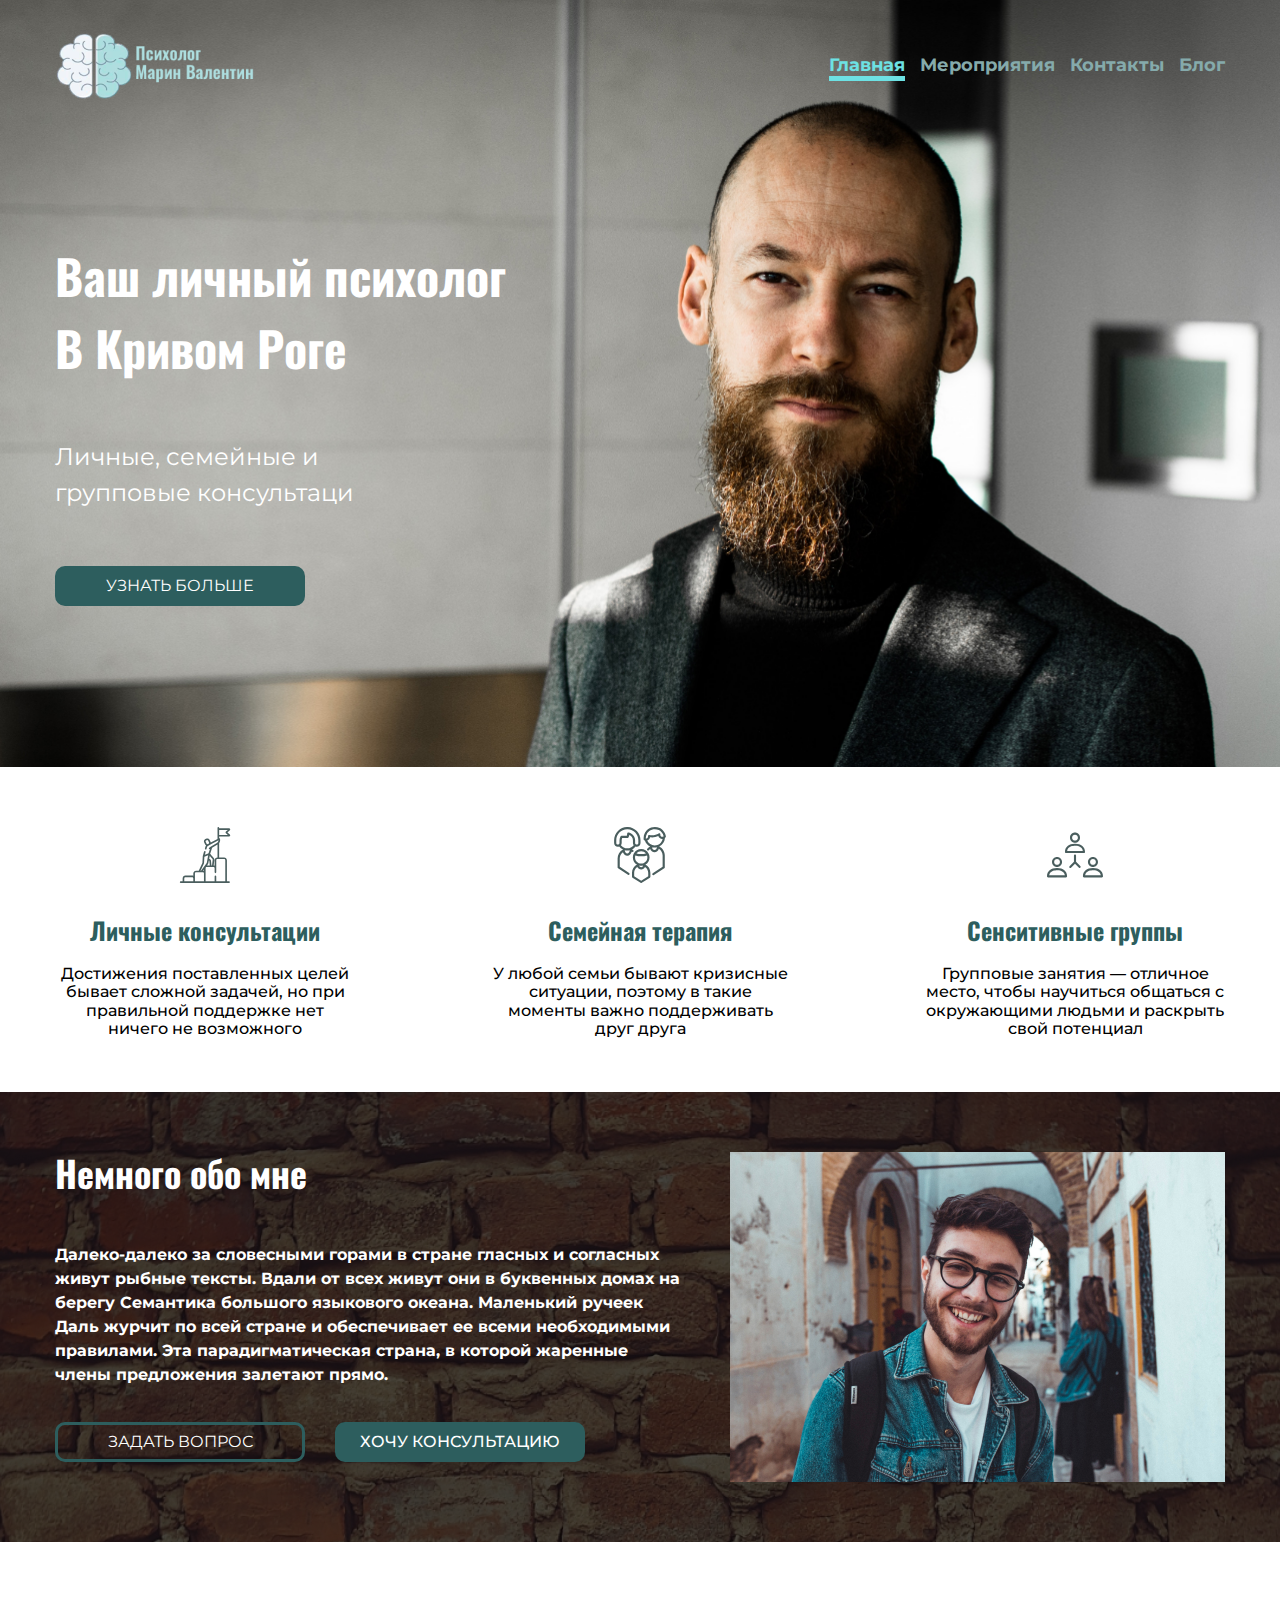
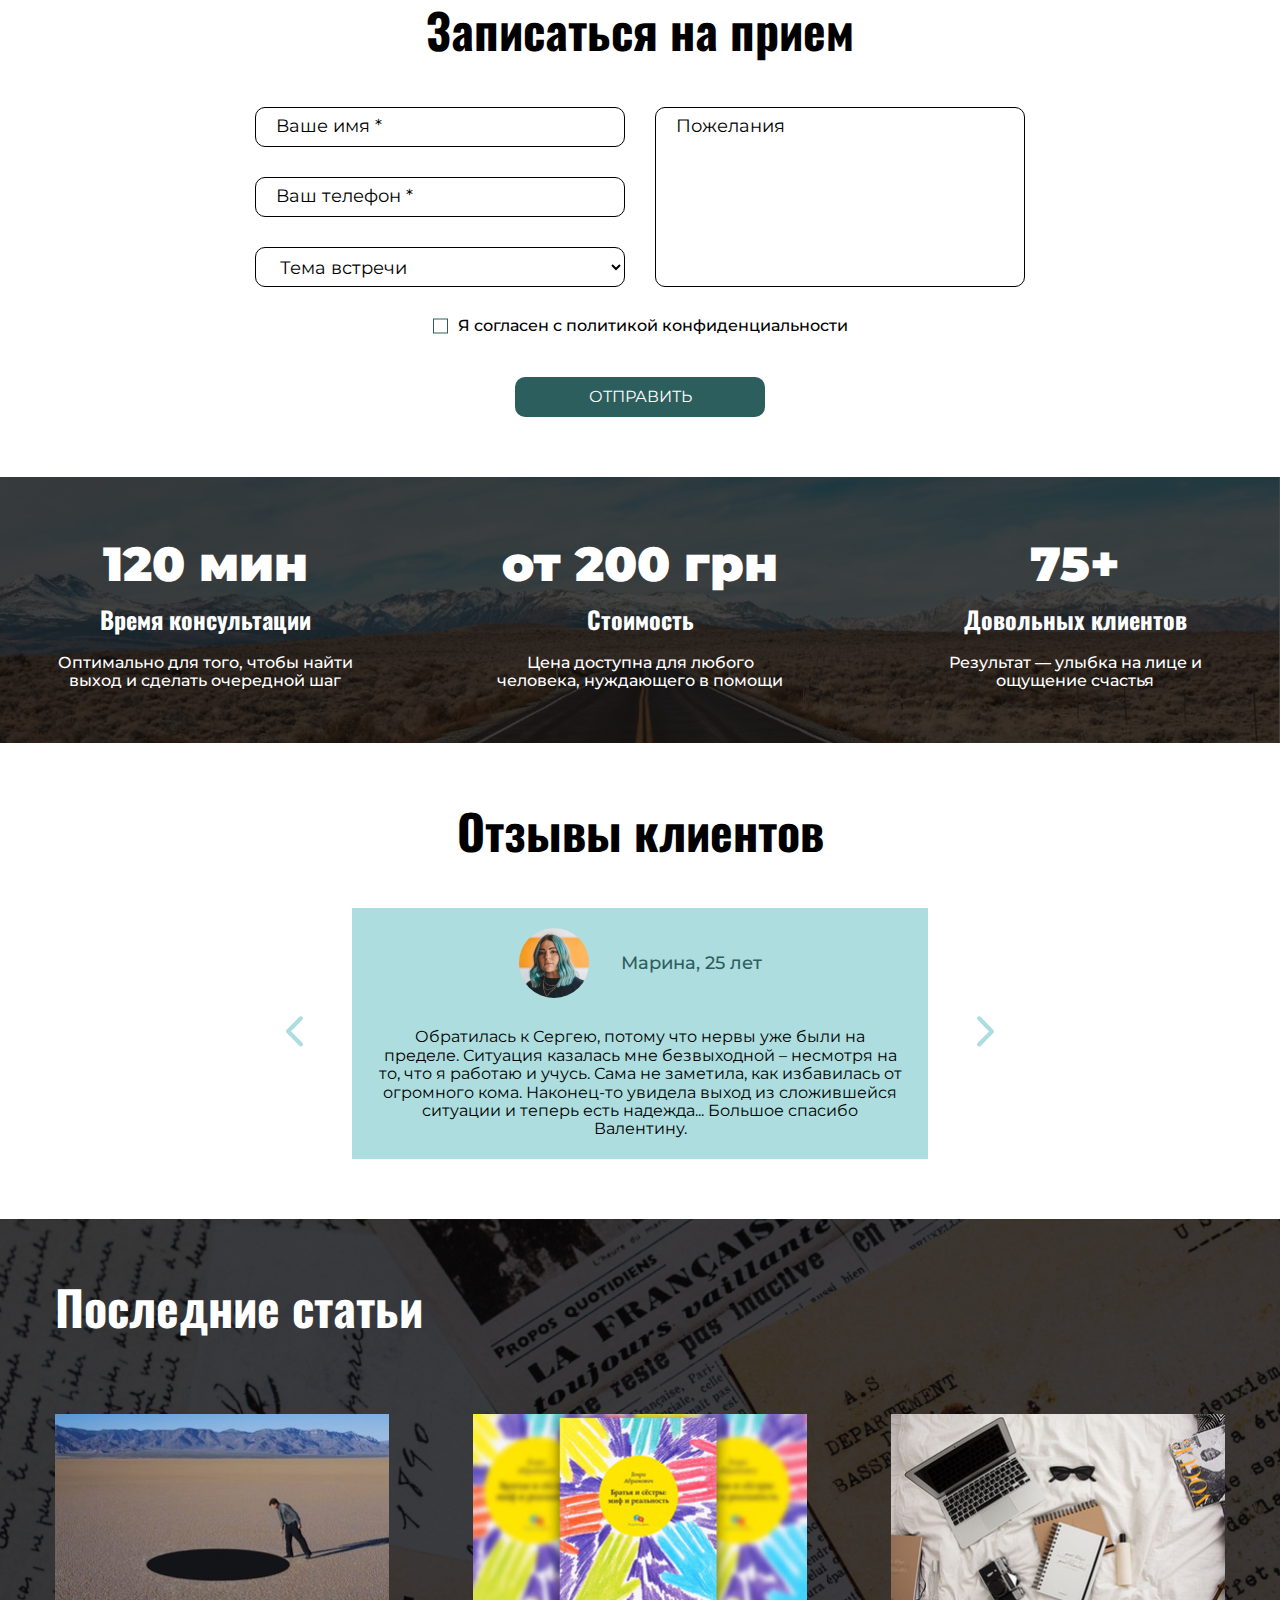
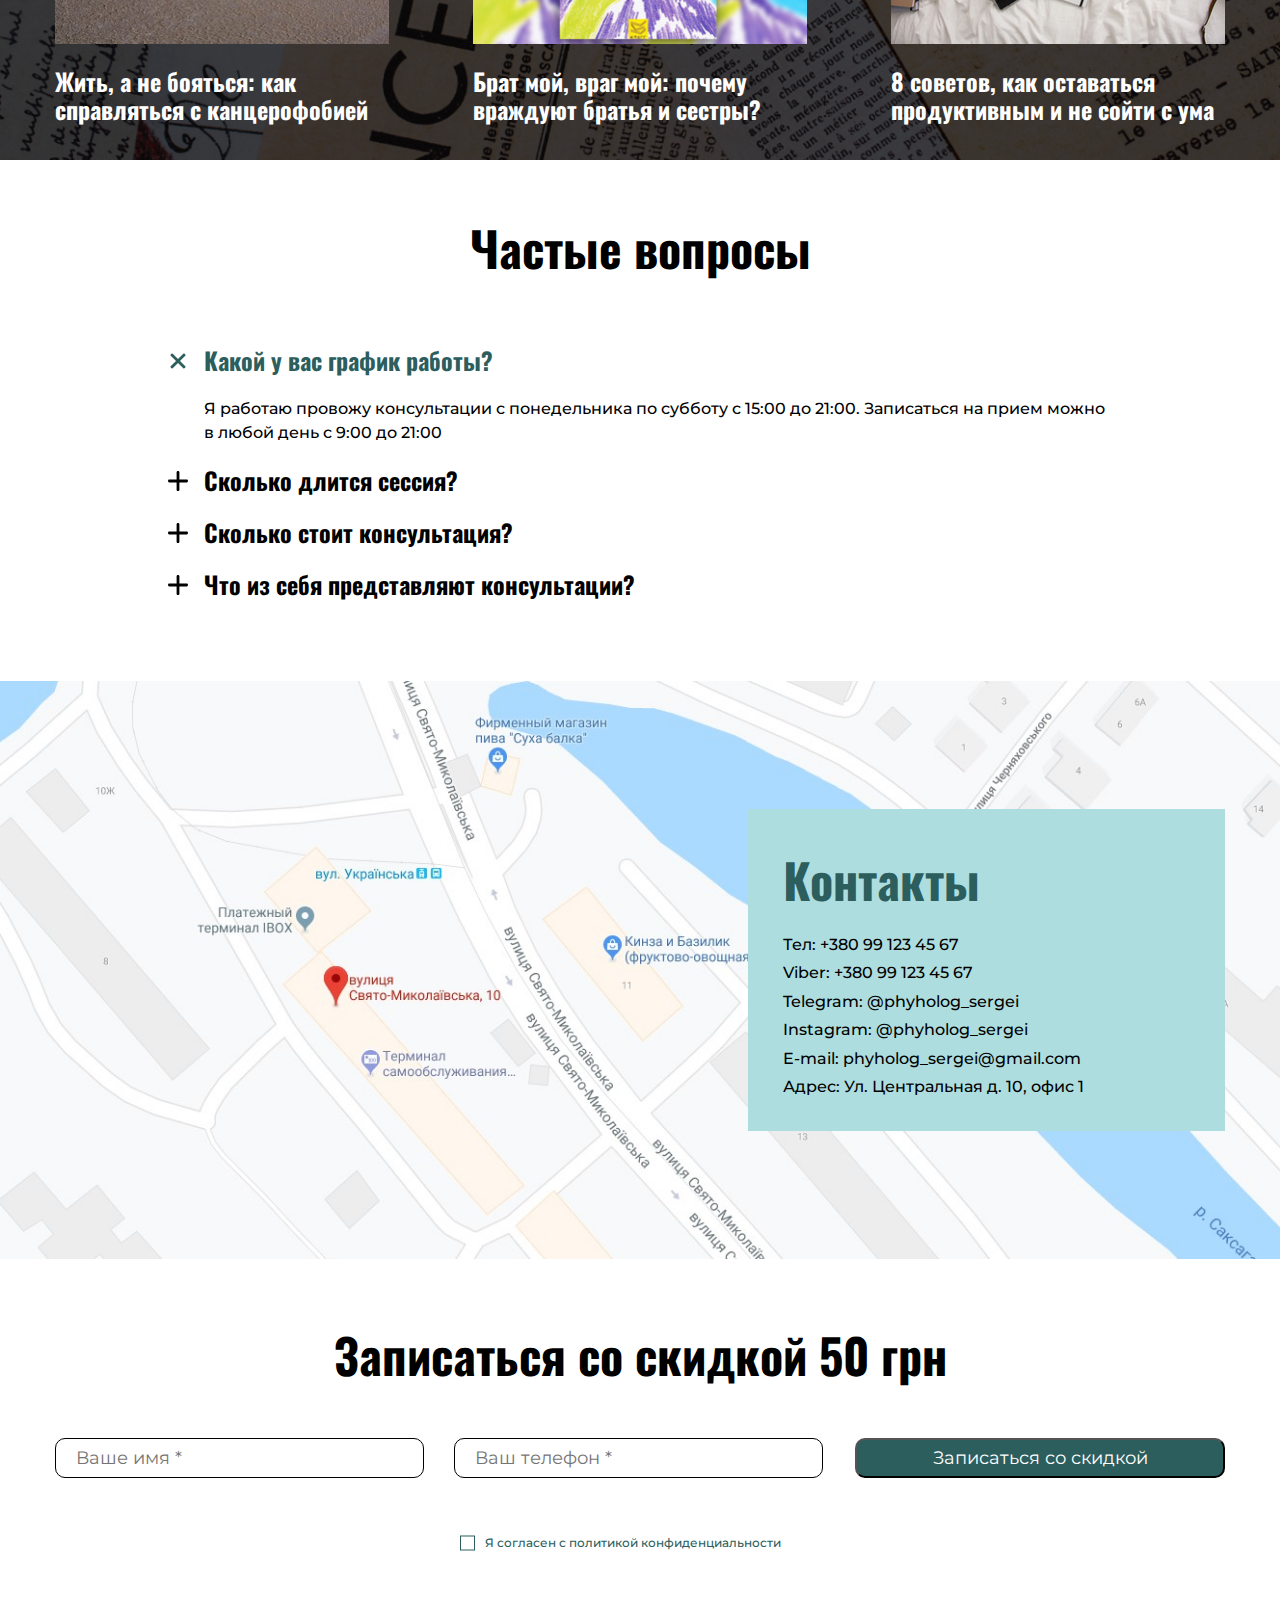
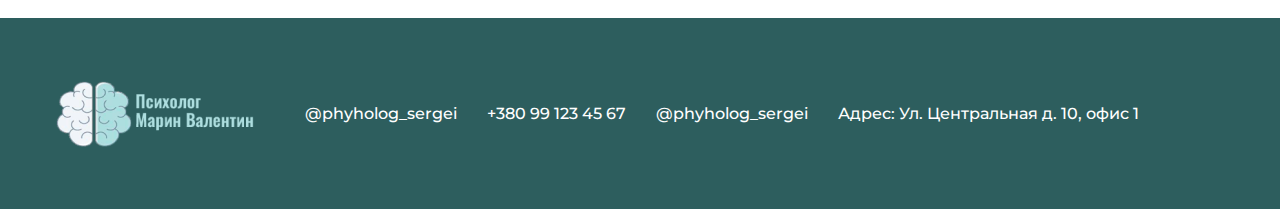
==== commit 29bc5263: "update media for discount-form and about" ====
--- a/index.html
+++ b/index.html
@@ -364,7 +364,7 @@
             Сколько длится сессия?
           </summary>
           <p class="dropdown__text">
-            ЯПродолжительность сессии зависит от количества зачётов и экзаменов.
+            Продолжительность сессии зависит от количества зачётов и экзаменов.
             Обычно их ставят через 3-4 дня, поэтому сессия в среднем занимает
             2-3 недели.
           </p>
--- a/css/style.css
+++ b/css/style.css
@@ -201,6 +201,9 @@
 }
 .nav__link.nav__link--active {
  color: #6de1e3;
+ /* text-decoration: underline; */
+          /* or */
+ border-bottom: 5px solid #6de1e3;
 }
 
 /*offer*/
@@ -526,9 +529,7 @@
   justify-content: center;
   margin-bottom: 25px;
 }
-.form__checkbox {
-
-}
+/* .form__checkbox {} */
 .discount__form_input {
   background: #fff;
   font-size: 18px;
@@ -551,6 +552,12 @@
   font-size: 18px;
   line-height: 24px;
   color: #FFFFFF;
+  cursor: pointer;
+}
+.discount__form_button:hover {
+    background: transparent;
+    border-color: #2d5e5e;
+    color: #2d5e5e;
 }
 .discount span {
   margin-top: 25px;
--- a/css/media.css
+++ b/css/media.css
@@ -37,6 +37,9 @@
   flex-direction: column-reverse;
   align-items: center;
  }
+ .about__title {
+    text-align: center;
+ }
  /*about*/
 }
 
@@ -45,13 +48,18 @@
   padding-left: calc(50vw - 200px);
   padding-right: calc(50vw - 200px);
  }
-
+ .about__title {
+    text-align: center;
+ }
+ .nav ul {
+    display: block;
+ } 
  .form {
   grid-template-columns: 1fr;
   grid-template-rows: unset;
  }
  .form__input.form__input--textarea,
- .form__chechbox,
+ .form__checkbox,
  .form .button {
   grid-column: unset;
   grid-row: unset;
@@ -59,4 +67,15 @@
  .form__input.form__input--textarea {
   height: 200px;
  }
+
+ .discount__form, 
+ .footer__contacts {
+    display: block;
+ }
+ .discount__form_input {
+    margin-bottom: 30px;
+ }
+ .discount span  {
+    margin-left: 30px;
+ }
 }
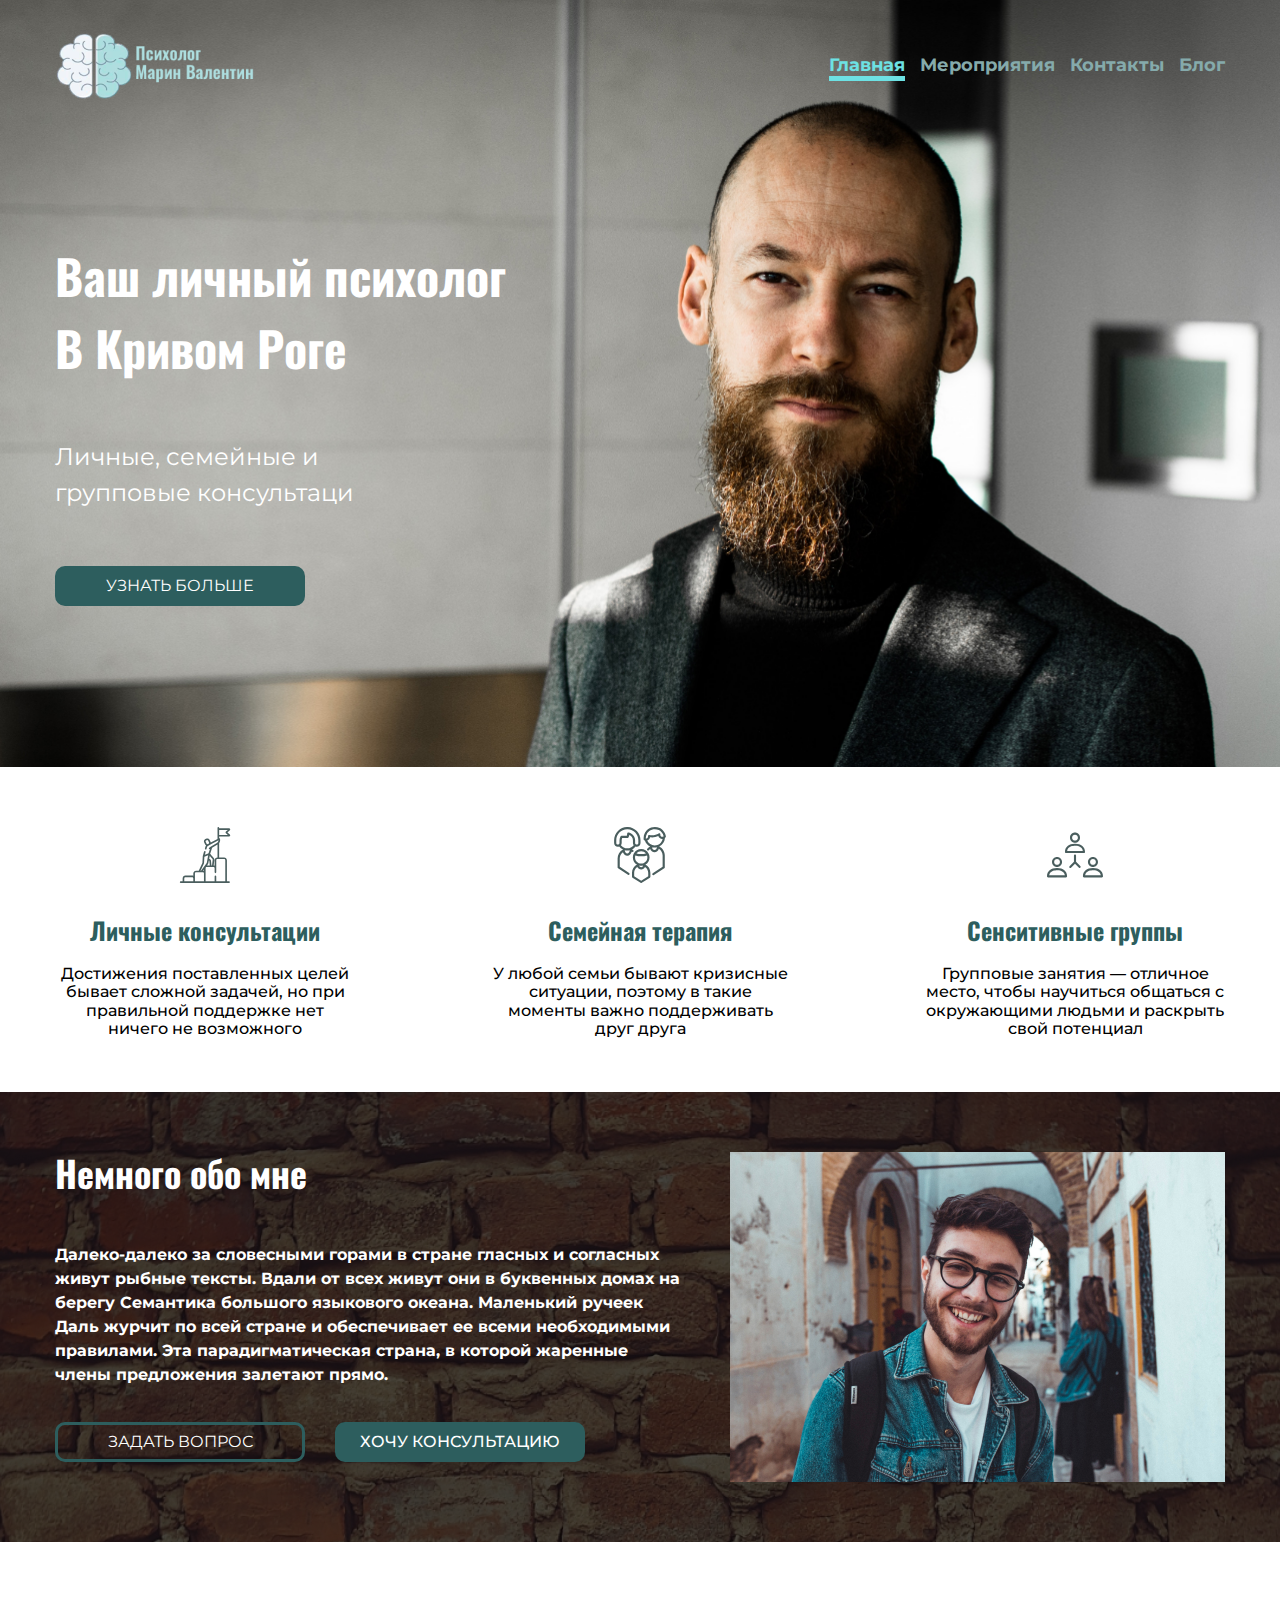
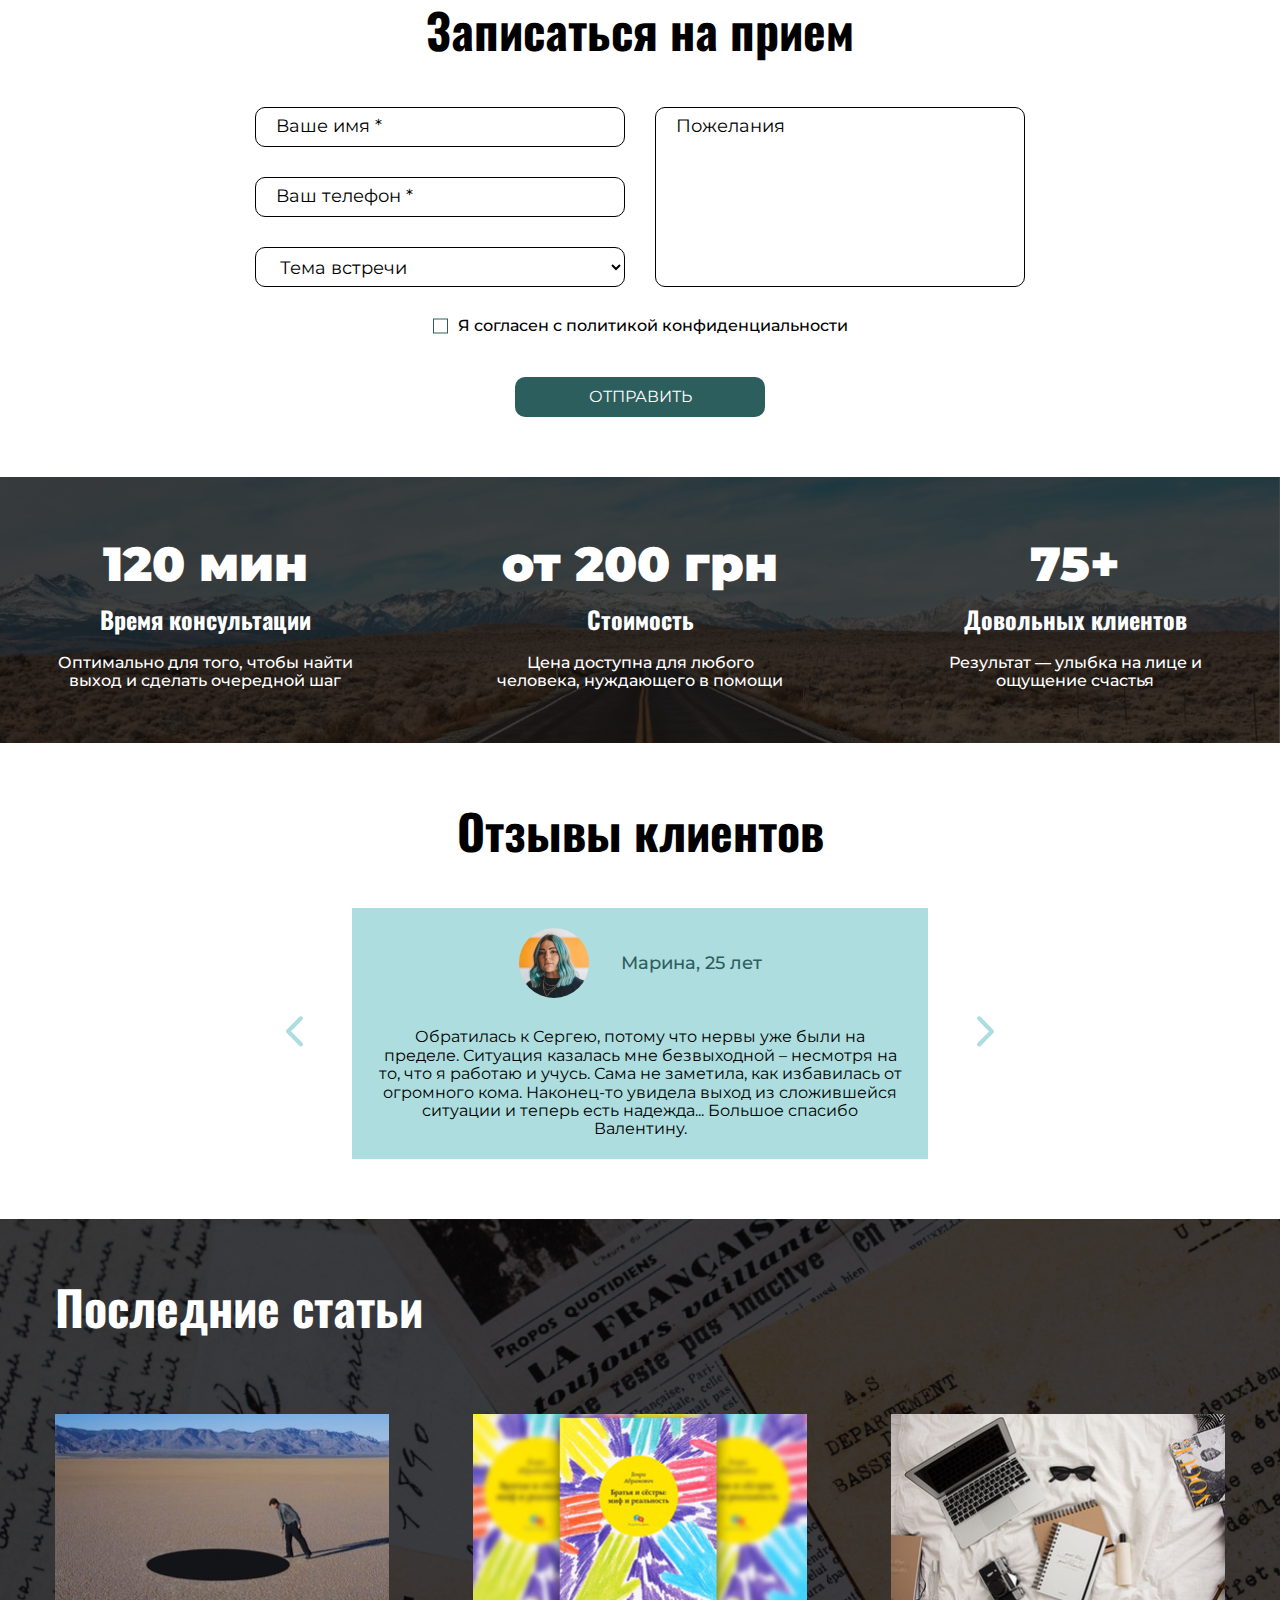
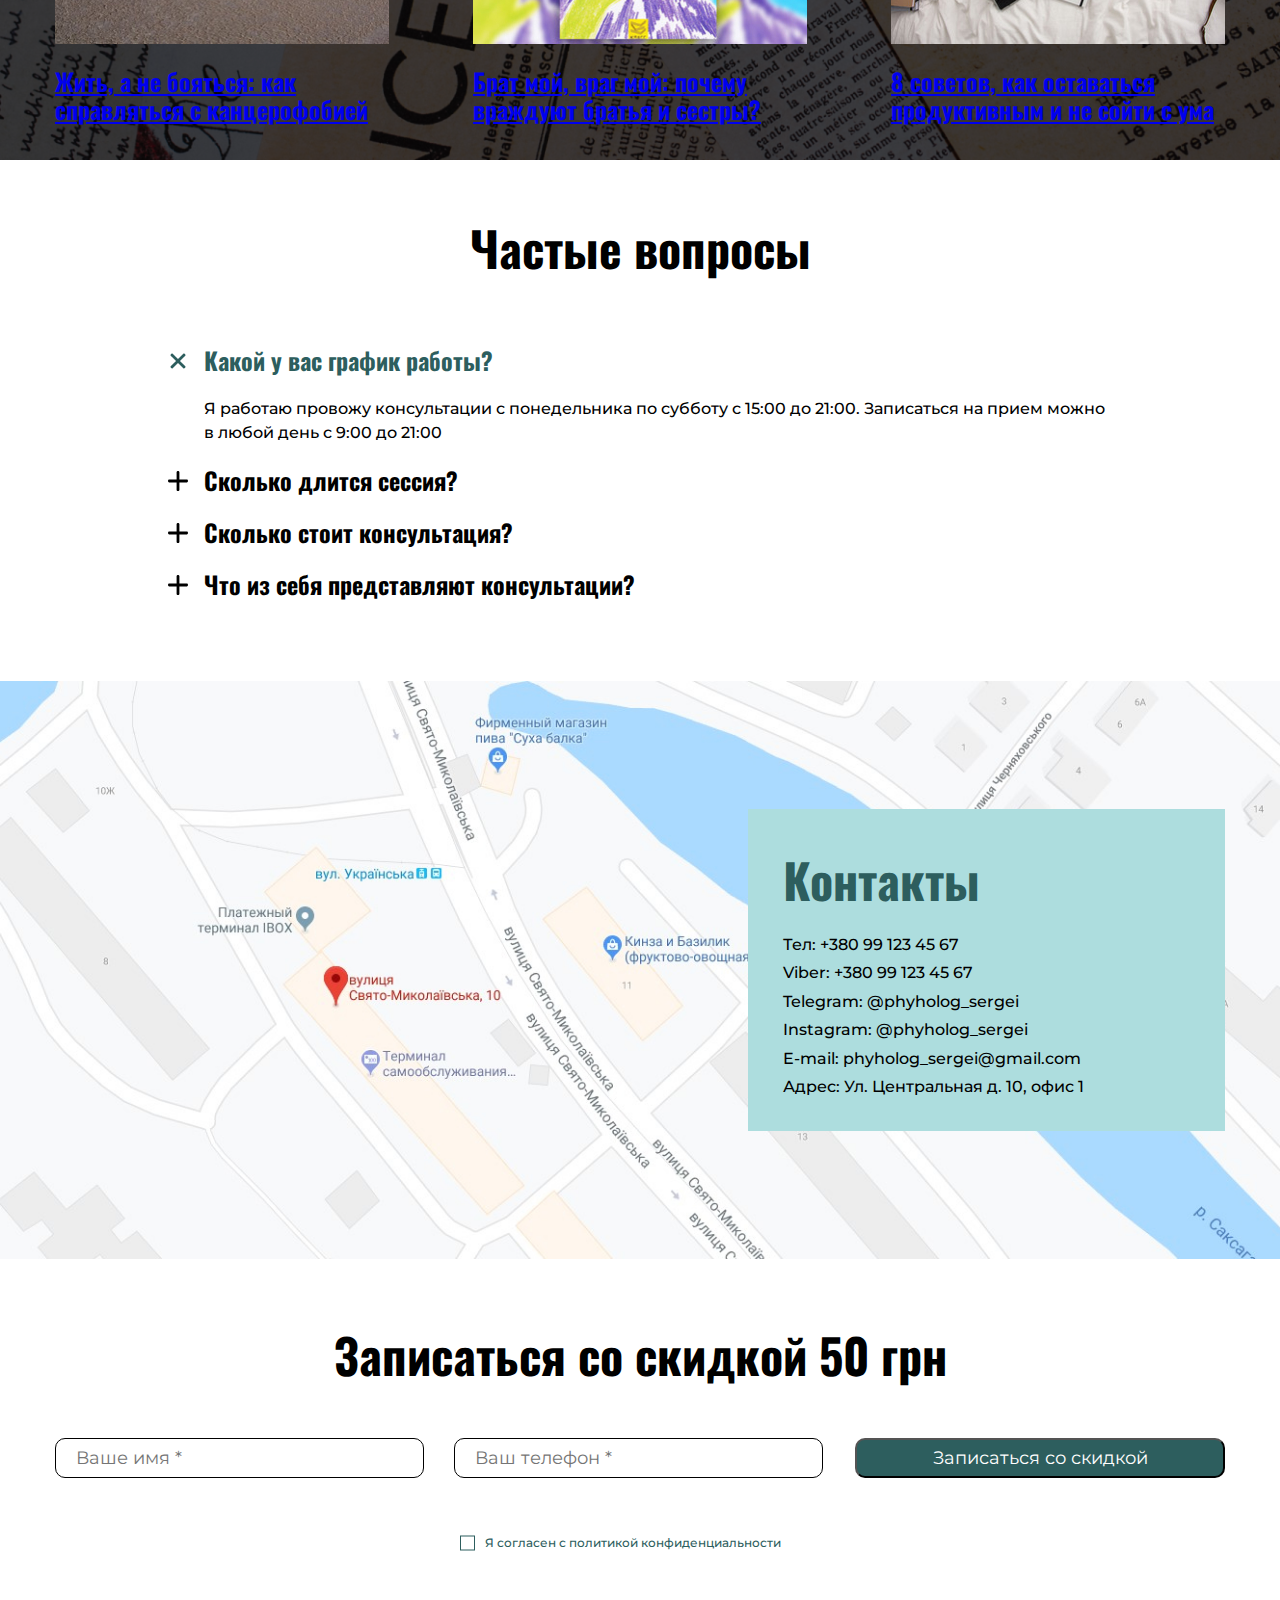
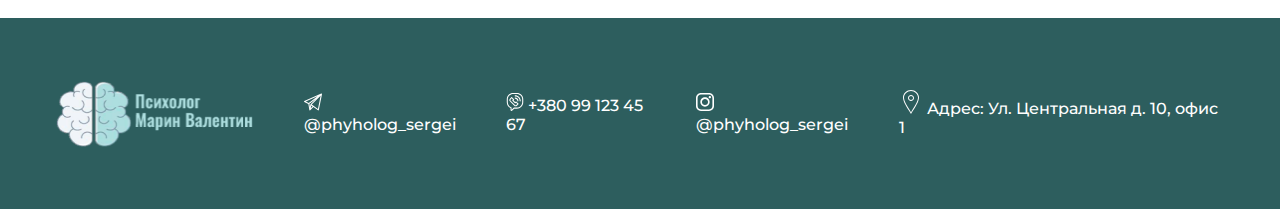
==== commit 332055b9: "added and included file homework.js" ====
--- a/index.html
+++ b/index.html
@@ -295,10 +295,13 @@
             <img
               src="img/news-1.jpg"
               alt="Жить, а не бояться: как справляться с канцерофобией"
+              ht
             />
           </div>
           <h2 class="services__title">
-            Жить, а не бояться: как справляться с канцерофобией
+            <a href="https://www.psychologies.ru/articles/jit-a-ne-boyatsya-kak-spravlyatsya-s-kantserofobiey/" 
+            target="_blank" rel="noopener noreferrer">
+            Жить, а не бояться: как справляться с канцерофобией</a>    
           </h2>
         </article>
         <article class="services__item">
@@ -309,7 +312,10 @@
             />
           </div>
           <h2 class="services__title">
+            <a href="https://www.psychologies.ru/articles/brat-moy-vrag-moy/" 
+            target="_blank" rel="noopener noreferrer">
             Брат мой, враг мой: почему враждуют братья и сестры?
+          </a>
           </h2>
         </article>
         <article class="services__item">
@@ -320,7 +326,10 @@
             />
           </div>
           <h2 class="services__title">
-            8 советов, как оставаться продуктивным и не сойти с ума
+            <a href="https://www.psychologies.ru/articles/8-sovetov-kak-ostavatsya-produktivnyim-i-ne-soyti-s-uma/"
+             target="_blank" rel="noopener noreferrer">
+             8 советов, как оставаться продуктивным и не сойти с ума
+            </a>
           </h2>
         </article>
       </section>
@@ -502,12 +511,38 @@
             class="footer__link"
             href="https://telegram.me/share/url?url=@vladpovelitsa"
           >
+          <svg width="18" height="18" viewBox="0 0 18 18" fill="none" xmlns="http://www.w3.org/2000/svg">
+            <g clip-path="url(#clip0_49_25)">
+            <path d="M17.866 0.721609C17.7103 0.547235 17.4645 0.500478 17.261 0.589422L0.315832 8.00733C0.128099 8.0896 0.00470168 8.27347 0.000131413 8.47878C-0.00443886 8.68373 0.110521 8.87287 0.294738 8.96358L4.34083 10.9534L5.34911 17.0023C5.3818 17.2319 5.56215 17.4165 5.79699 17.4499C5.96574 17.4741 6.13344 17.4147 6.24945 17.2952L9.44372 14.1009L14.002 17.3571C14.1483 17.4611 14.3367 17.484 14.5027 17.4182C14.6689 17.3525 14.7906 17.2066 14.8257 17.0312L17.9898 1.17582C18.0211 1.01868 17.9806 0.85028 17.866 0.721609ZM4.75849 9.98345L1.77902 8.51815L13.5499 3.36534L4.75849 9.98345ZM6.40871 11.5511L5.91828 14.0032L5.38918 10.8286L11.8568 5.95985L6.55249 11.2821C6.47796 11.3566 6.42839 11.4537 6.40871 11.5511ZM6.72968 15.3233L7.28303 12.5576L8.57361 13.4794L6.72968 15.3233ZM13.9511 16.0243L7.73795 11.5866L16.6138 2.6812L13.9511 16.0243Z" fill="white"/>
+            </g>
+            <defs>
+            <clipPath id="clip0_49_25">
+            <rect width="18" height="18" fill="white"/>
+            </clipPath>
+            </defs>
+            </svg>
+            
             @phyholog_sergei</a
           >
         </li>
         <li>
           <a class="footer__link" href="viber://chat?number=380991234567"
-            >+380 99 123 45 67</a
+            >
+            <svg width="18" height="18" viewBox="0 0 18 18" fill="none" xmlns="http://www.w3.org/2000/svg">
+              <g clip-path="url(#clip0_49_20)">
+              <path d="M17.2436 6.35298C17.2437 4.66246 16.5811 3.06889 15.378 1.86575C14.1748 0.662613 12.5813 0 10.8906 0H7.12642C7.12628 0 7.12628 0 7.12628 0C5.4359 0 3.84219 0.662613 2.63919 1.86562C1.43605 3.06889 0.773438 4.66246 0.773438 6.35298V9.31187C0.773438 10.6212 1.17279 11.8805 1.92838 12.954C2.59497 13.901 3.49146 14.6408 4.53667 15.1098V16.8094C4.53667 17.6881 5.02872 18 5.45004 18C5.75107 18 6.05209 17.8514 6.34515 17.5585L8.23865 15.665L10.8907 15.6649C12.5813 15.6649 14.1748 15.0022 15.378 13.7992C16.5811 12.5961 17.2437 11.0024 17.2437 9.31187L17.2436 6.35298ZM10.8907 14.6102L8.02029 14.6103C7.88036 14.6103 7.74632 14.6658 7.64745 14.7647L5.59946 16.8127C5.59685 16.8154 5.5941 16.818 5.59135 16.8206C5.59135 16.8169 5.59135 16.8131 5.59135 16.8094V14.7578C5.59135 14.539 5.45636 14.3431 5.25201 14.2651C3.20416 13.4837 1.82826 11.4931 1.82826 9.31187V6.35298C1.82826 4.94412 2.38115 3.61533 3.38503 2.61131C4.3889 1.60757 5.71756 1.05469 7.12642 1.05469H10.8906C12.2995 1.05469 13.6283 1.60757 14.6321 2.61145C15.6362 3.61546 16.189 4.94426 16.1889 6.35298L16.189 9.31187C16.1889 12.2334 13.8121 14.6102 10.8907 14.6102Z" fill="white"/>
+              <path d="M10.4109 8.62508C10.2051 8.41908 9.87122 8.41908 9.66522 8.62508L9.23923 9.05093L7.58853 7.40038L8.01453 6.97452C8.11341 6.87564 8.16902 6.74147 8.16902 6.60153C8.16902 6.46173 8.11341 6.32756 8.01453 6.22868L6.01749 4.23164C5.91861 4.13277 5.78458 4.07715 5.64464 4.07715C5.50484 4.07715 5.37067 4.13277 5.27179 4.23164L3.87378 5.62965C3.11778 6.38565 3.11778 7.61598 3.87392 8.37239L8.26721 12.766C8.63251 13.1311 9.11962 13.3322 9.63858 13.3322C10.1577 13.3322 10.6448 13.1311 11.0101 12.766L12.4081 11.3681C12.507 11.2691 12.5626 11.135 12.5626 10.9951C12.5626 10.8553 12.507 10.7211 12.4081 10.6223L10.4109 8.62508ZM10.2643 12.02C10.0982 12.186 9.87602 12.2775 9.63858 12.2775C9.40114 12.2775 9.17894 12.186 9.01291 12.02L4.61975 7.62656C4.27478 7.28159 4.27464 6.72018 4.61962 6.37535L5.64464 5.35019L6.89585 6.60153L6.46985 7.02739C6.37097 7.12627 6.31536 7.26044 6.31536 7.40024C6.31536 7.54018 6.37097 7.67421 6.46985 7.77322L8.86624 10.1696C9.07224 10.3755 9.40608 10.3756 9.61208 10.1696L10.0381 9.74376L11.2893 10.995L10.2643 12.02Z" fill="white"/>
+              <path d="M9.13651 2.33301C8.84523 2.33301 8.60916 2.56908 8.60916 2.86035C8.60916 3.15149 8.84523 3.3877 9.13651 3.3877C10.3434 3.3877 11.4781 3.85764 12.3315 4.71114C13.185 5.5645 13.6549 6.69911 13.6549 7.9061C13.6549 8.19724 13.891 8.43344 14.1823 8.43344C14.4734 8.43344 14.7096 8.19737 14.7096 7.9061C14.7096 6.41745 14.1299 5.01793 13.0773 3.9653C12.0247 2.91267 10.6252 2.33301 9.13651 2.33301Z" fill="white"/>
+              <path d="M11.3956 7.9059C11.3956 8.19704 11.6318 8.43324 11.9229 8.43324C12.2142 8.43324 12.4503 8.19704 12.4503 7.9059C12.4503 6.07874 10.9637 4.59229 9.13651 4.59229C8.84523 4.59229 8.60916 4.82835 8.60916 5.11963C8.60916 5.4109 8.84523 5.64697 9.13651 5.64697C10.3822 5.64697 11.3956 6.66032 11.3956 7.9059Z" fill="white"/>
+              </g>
+              <defs>
+              <clipPath id="clip0_49_20">
+              <rect width="18" height="18" fill="white"/>
+              </clipPath>
+              </defs>
+              </svg>
+              
+            +380 99 123 45 67</a
           >
         </li>
         <li>
@@ -516,21 +551,38 @@
             href="https://www.instagram.com/vladpovelitsa/"
             target="_blank"
             rel="nofollow"
-            >@phyholog_sergei</a
-          >
-        </li>
-        <li>
-          <a
-            class="footer__link"
-            href="https://goo.gl/maps/aSPc84XBJMxmcj7k8"
-            target="_blank"
-            rel="nofollow"
-            >Адрес: Ул. Центральная д. 10, офис 1</a
+            >
+            <svg width="18" height="18" viewBox="0 0 18 18" fill="none" xmlns="http://www.w3.org/2000/svg">
+              <g clip-path="url(#clip0_49_0)">
+              <path d="M13.0325 0H4.96721C2.22829 0 0 2.2284 0 4.96732V13.0326C0 15.7716 2.22829 17.9999 4.96721 17.9999H13.0325C15.7716 17.9999 17.9999 15.7715 17.9999 13.0326V4.96732C18 2.2284 15.7716 0 13.0325 0ZM16.403 13.0326C16.403 14.891 14.891 16.4029 13.0326 16.4029H4.96721C3.1089 16.403 1.59704 14.891 1.59704 13.0326V4.96732C1.59704 3.10901 3.1089 1.59704 4.96721 1.59704H13.0325C14.8909 1.59704 16.4029 3.10901 16.4029 4.96732V13.0326H16.403Z" fill="white"/>
+              <path d="M8.99993 4.36182C6.44244 4.36182 4.36182 6.44244 4.36182 8.99993C4.36182 11.5573 6.44244 13.6378 8.99993 13.6378C11.5574 13.6378 13.6381 11.5573 13.6381 8.99993C13.6381 6.44244 11.5574 4.36182 8.99993 4.36182ZM8.99993 12.0407C7.32315 12.0407 5.95885 10.6766 5.95885 8.99983C5.95885 7.32294 7.32304 5.95875 8.99993 5.95875C10.6768 5.95875 12.041 7.32294 12.041 8.99983C12.041 10.6766 10.6767 12.0407 8.99993 12.0407Z" fill="white"/>
+              <path d="M13.8326 3.00781C13.5249 3.00781 13.2226 3.13238 13.0053 3.35064C12.787 3.56784 12.6614 3.87021 12.6614 4.17897C12.6614 4.48678 12.7871 4.78904 13.0053 5.0073C13.2225 5.2245 13.5249 5.35013 13.8326 5.35013C14.1414 5.35013 14.4427 5.2245 14.6609 5.0073C14.8792 4.78904 15.0037 4.48667 15.0037 4.17897C15.0037 3.87021 14.8792 3.56784 14.6609 3.35064C14.4437 3.13238 14.1414 3.00781 13.8326 3.00781Z" fill="white"/>
+              </g>
+              <defs>
+              <clipPath id="clip0_49_0">
+              <rect width="18" height="18" fill="white"/>
+              </clipPath>
+              </defs>
+              </svg>
+              @phyholog_sergei</a
+              >
+            </li>
+            <li>
+              <a
+              class="footer__link"
+              href="https://goo.gl/maps/aSPc84XBJMxmcj7k8"
+              target="_blank"
+              rel="nofollow"
+              >
+              <svg width="24" height="24" xmlns="http://www.w3.org/2000/svg" fill-rule="evenodd" clip-rule="evenodd"><path d="M12 10c-1.104 0-2-.896-2-2s.896-2 2-2 2 .896 2 2-.896 2-2 2m0-5c-1.657 0-3 1.343-3 3s1.343 3 3 3 3-1.343 3-3-1.343-3-3-3m-7 2.602c0-3.517 3.271-6.602 7-6.602s7 3.085 7 6.602c0 3.455-2.563 7.543-7 14.527-4.489-7.073-7-11.072-7-14.527m7-7.602c-4.198 0-8 3.403-8 7.602 0 4.198 3.469 9.21 8 16.398 4.531-7.188 8-12.2 8-16.398 0-4.199-3.801-7.602-8-7.602" 
+              fill="white"/></svg>
+               Адрес: Ул. Центральная д. 10, офис 1</a
           >
         </li>
       </ul>
     </footer>
 
     <script src="js/main.js"></script>
+    <script src="js/homework.js"></script>
   </body>
 </html>
--- a/css/media.css
+++ b/css/media.css
@@ -41,6 +41,18 @@
     text-align: center;
  }
  /*about*/
+ /*discount*/
+ .discount__form, 
+ .footer__contacts {
+    display: block;
+   }
+   .discount__form_input {
+      margin-bottom: 30px;
+   }
+   .discount span  {
+      margin-left: 30px;
+   }
+   /*discount*/
 }
 
 @media screen and (max-width: 760px) {
@@ -67,7 +79,7 @@
  .form__input.form__input--textarea {
   height: 200px;
  }
-
+/*discount*/
  .discount__form, 
  .footer__contacts {
     display: block;
@@ -78,4 +90,5 @@
  .discount span  {
     margin-left: 30px;
  }
+ /*discount*/
 }
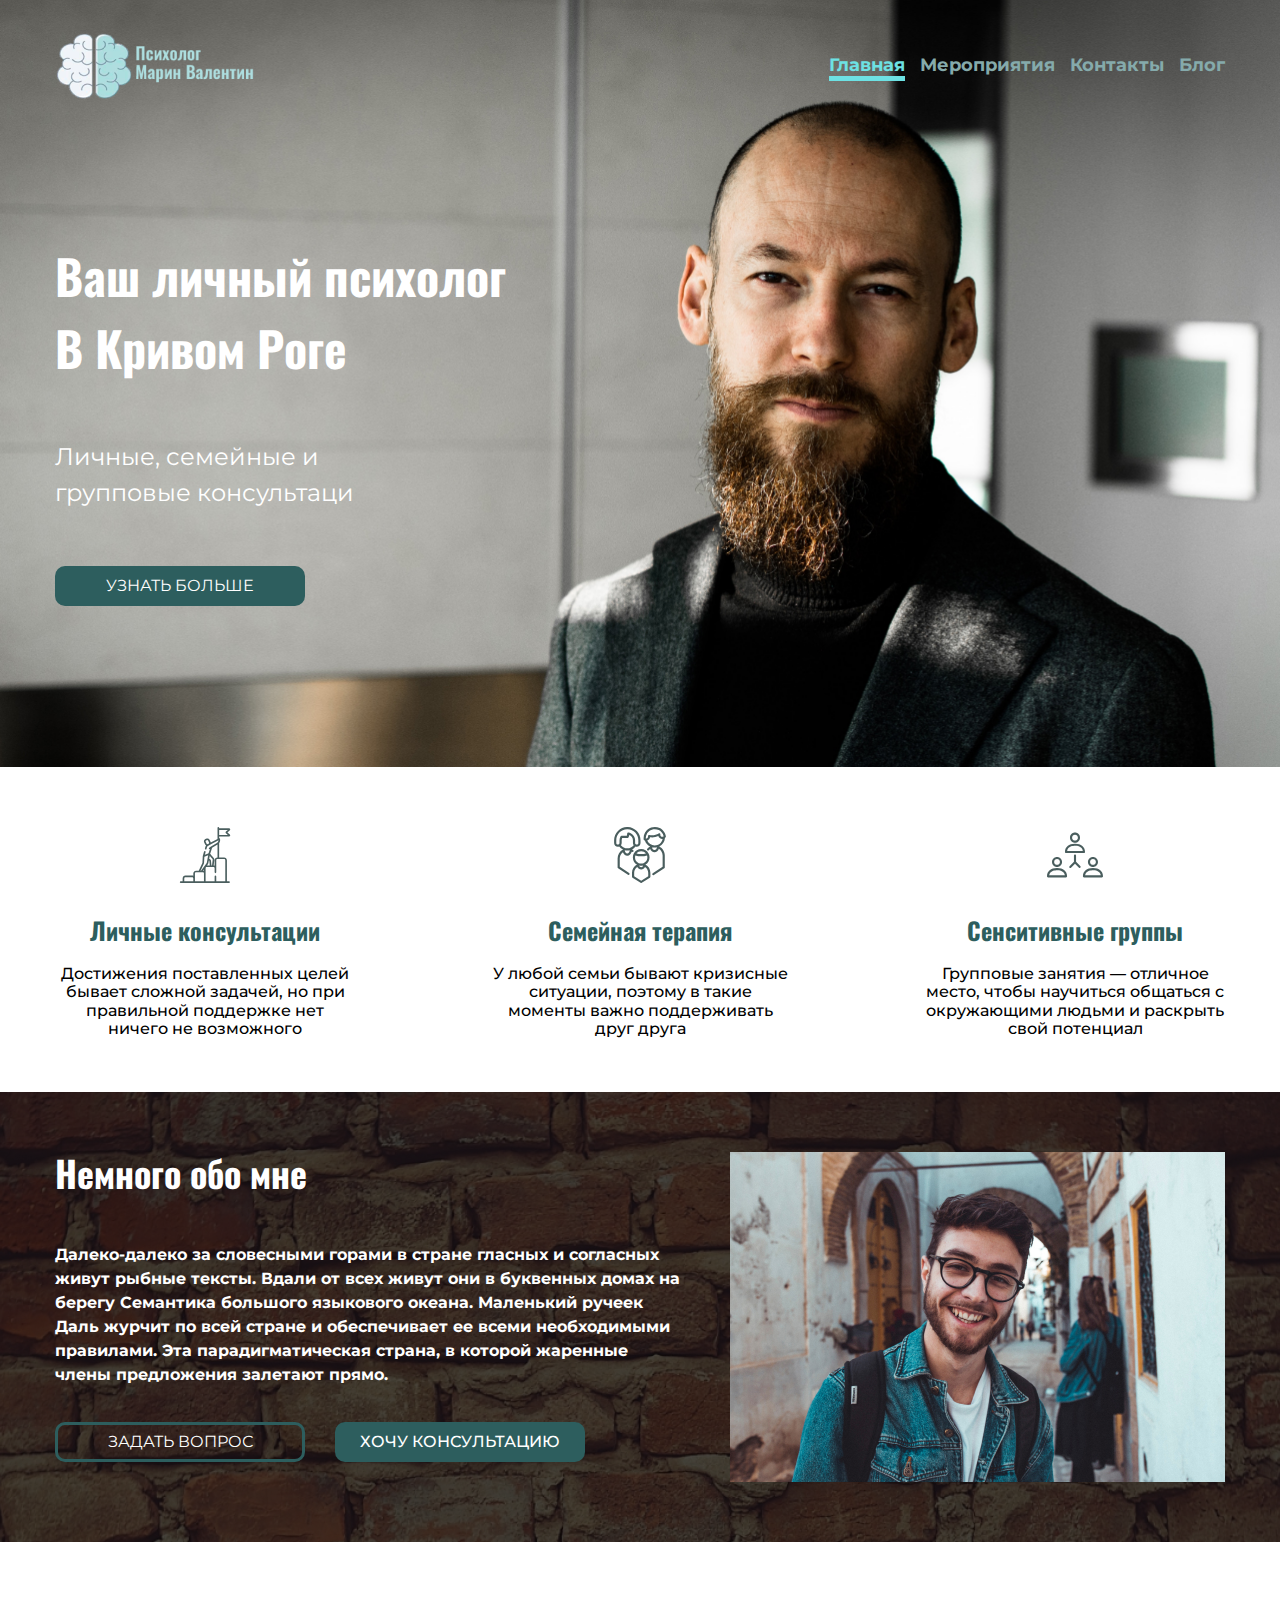
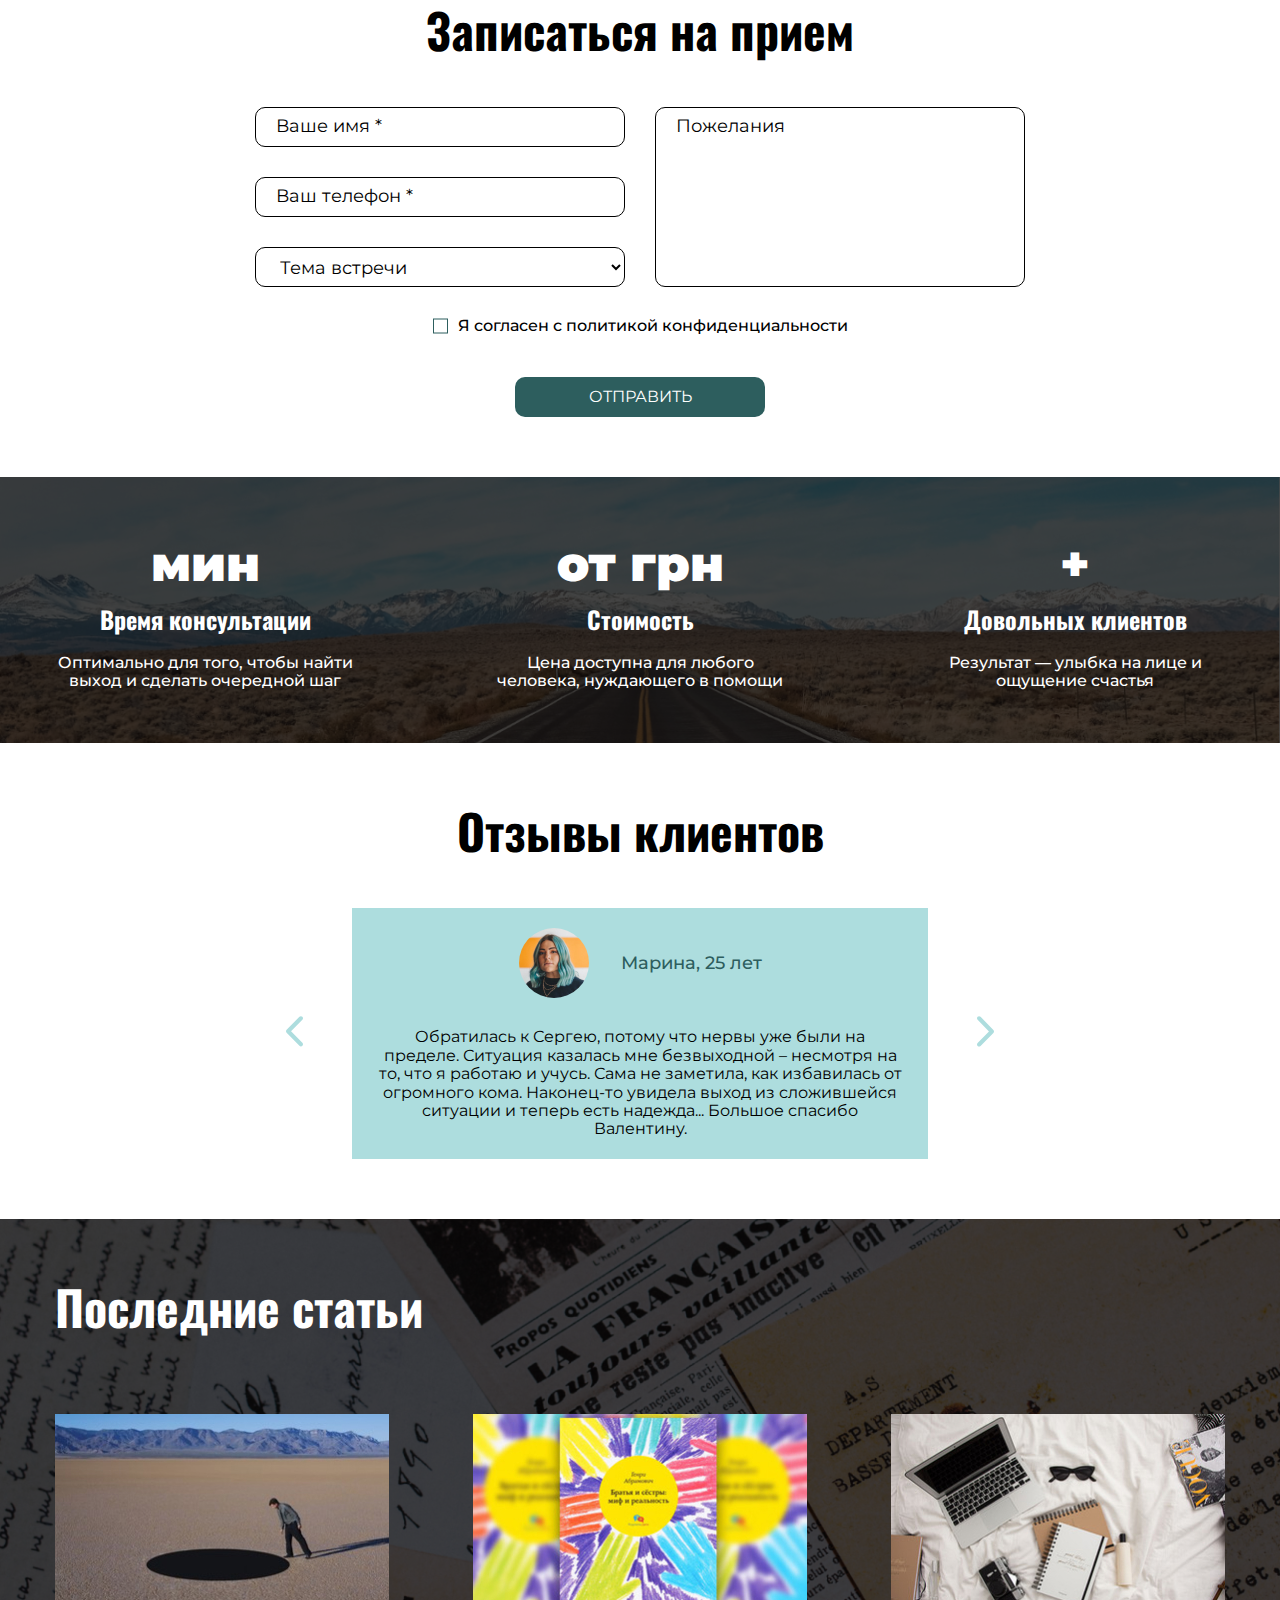
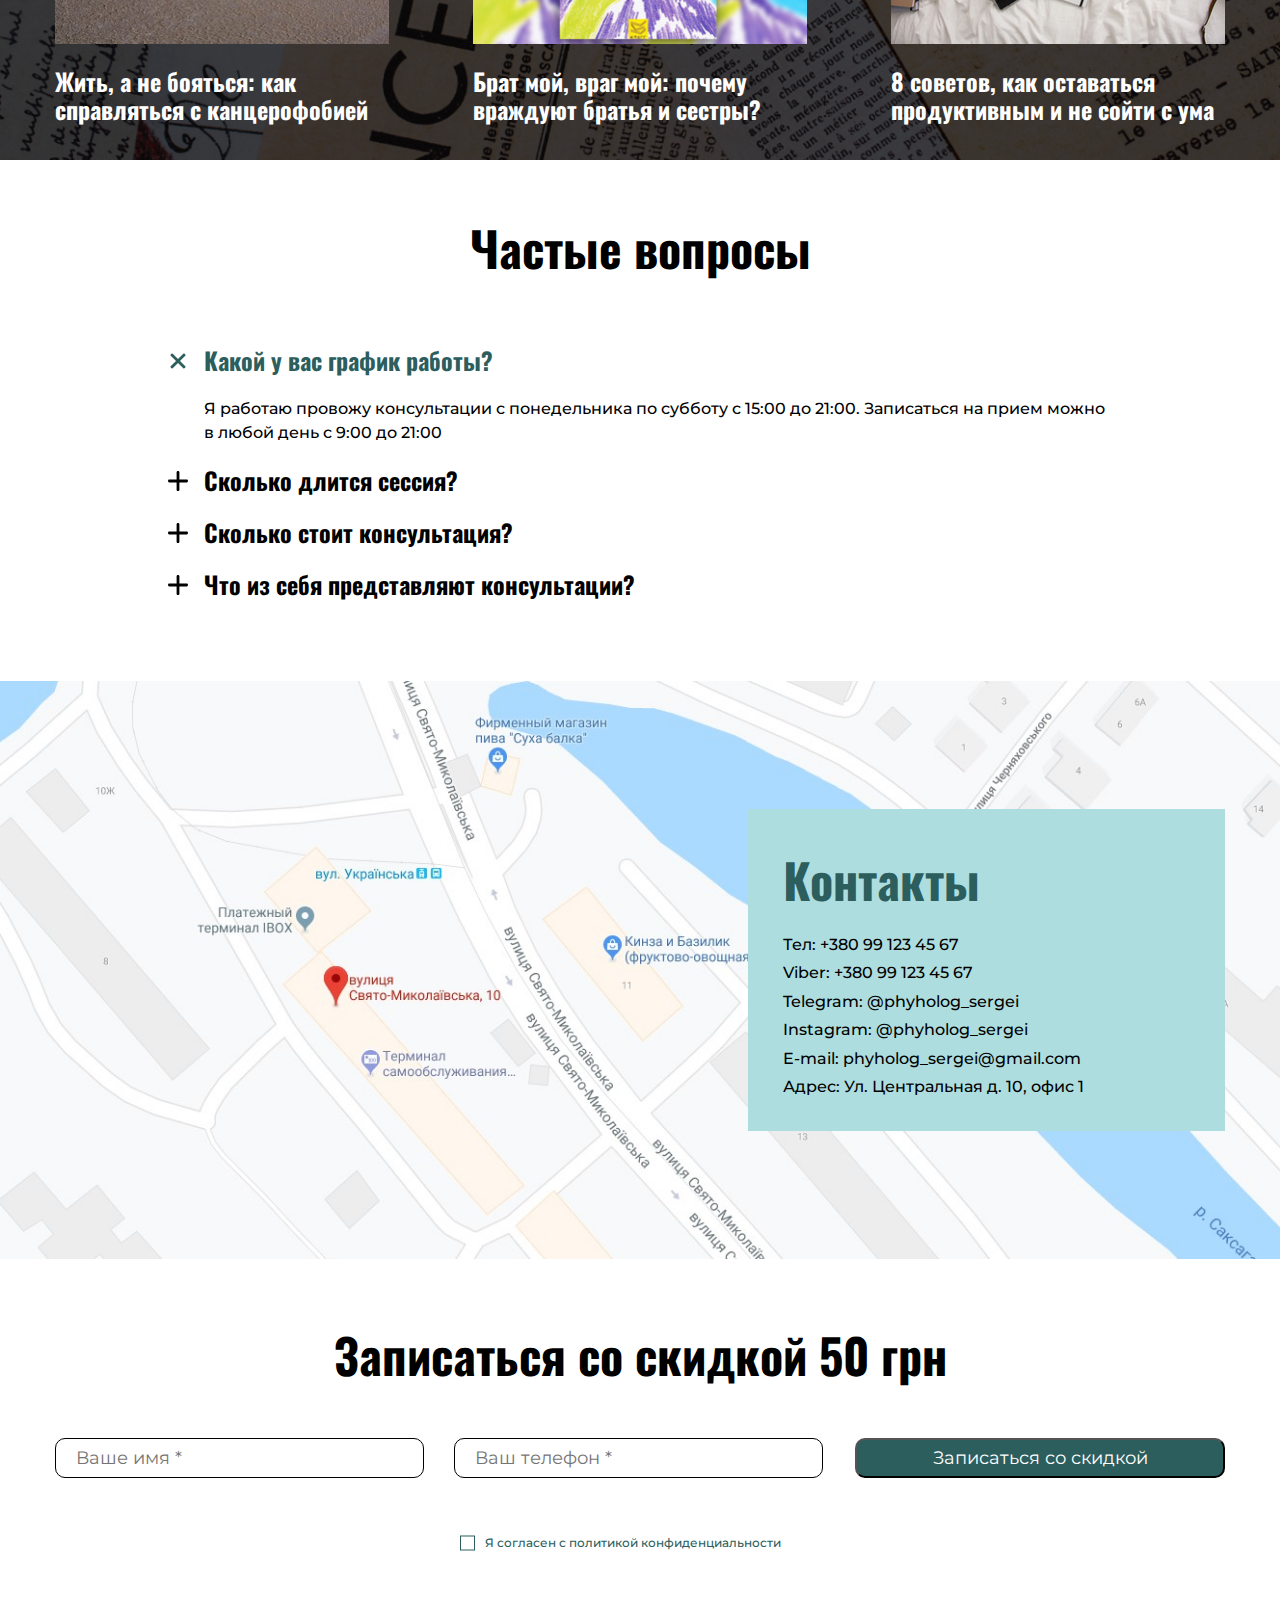
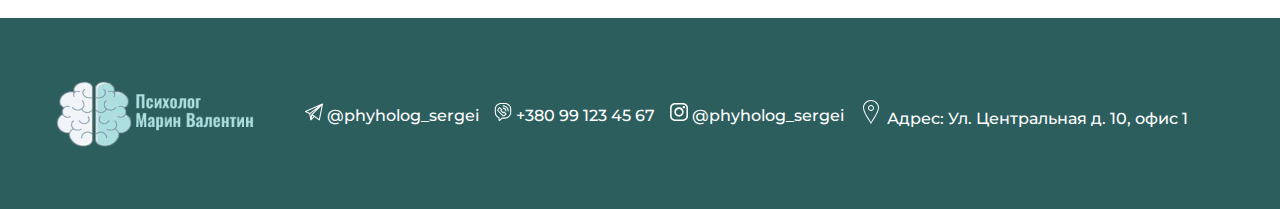
==== commit ecbbfdab: "added counters" ====
--- a/index.html
+++ b/index.html
@@ -185,7 +185,7 @@
       <section class="center services services--counters">
         <article class="services__item">
           <div class="services__counter">
-            <span class="services__number"> 120 </span> мин
+            <span id="num1" class="services__number"> </span> мин
           </div>
           <h2 class="services__title">Время консультации</h2>
           <p class="services__desc">
@@ -194,7 +194,7 @@
         </article>
         <article class="services__item">
           <div class="services__counter">
-            от <span class="services__number"> 200 </span> грн
+            от <span id="num2" class="services__number">  </span> грн
           </div>
           <h2 class="services__title">Стоимость</h2>
           <p class="services__desc">
@@ -203,7 +203,7 @@
         </article>
         <article class="services__item">
           <div class="services__counter">
-            <span class="services__number">75</span>+
+            <span id="num3" class="services__number"></span>+
           </div>
           <h2 class="services__title">Довольных клиентов</h2>
           <p class="services__desc">
--- a/css/style.css
+++ b/css/style.css
@@ -75,7 +75,6 @@
  clip: rect(0 0 0 0);
  overflow: hidden;
 }
-
 .button {
  height: 40px;
  min-width: 250px;
@@ -265,6 +264,13 @@
  font-size: 24px;
  margin: 0 0 20px;
  color: #2d5e5e;
+}
+a {
+  color: #fff;
+  text-decoration: none;
+}
+a:hover {
+  text-decoration-line: underline;
 }
 .services.services--counters .services__title,
 .services.services--articles .services__title {
@@ -584,7 +590,7 @@
  list-style: none;
  display: flex;
  align-items: center;
- gap: 30px;
+ gap: 15px;
 }
 .footer__link {
  color: #fff;
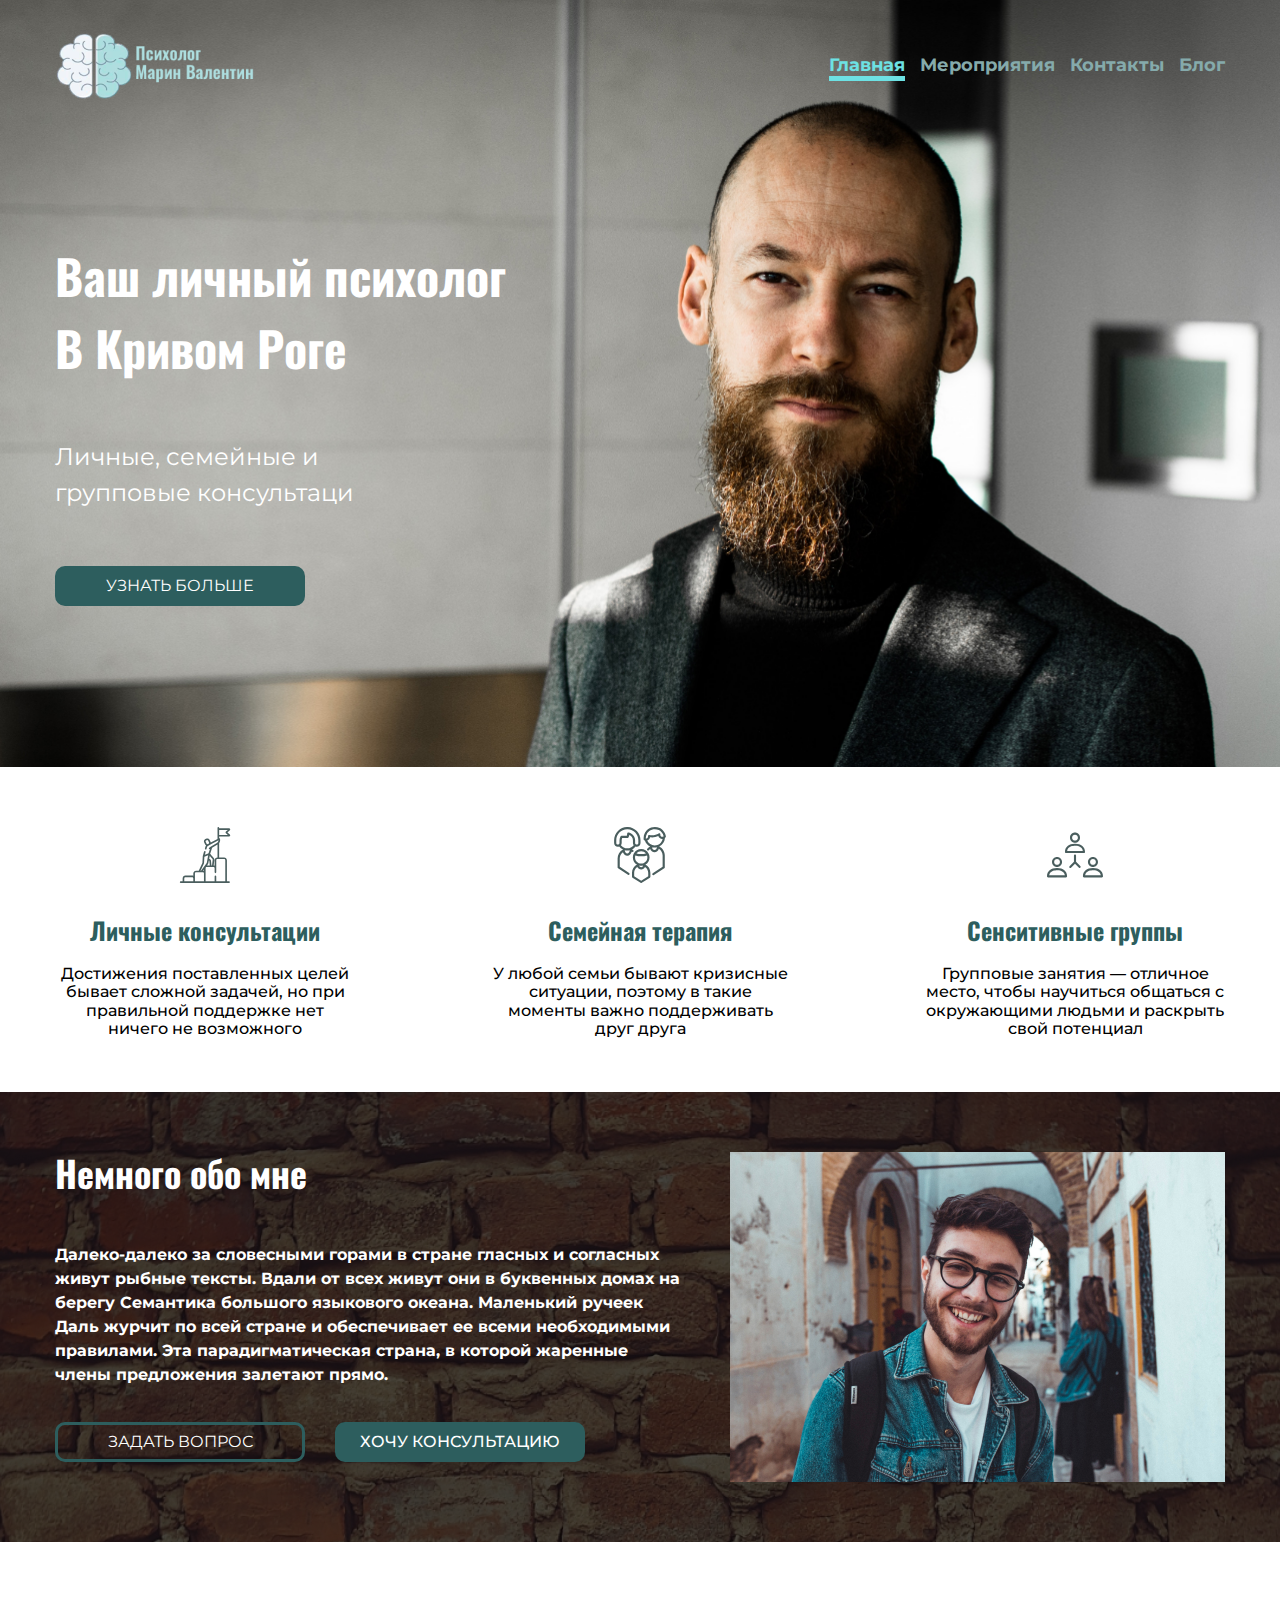
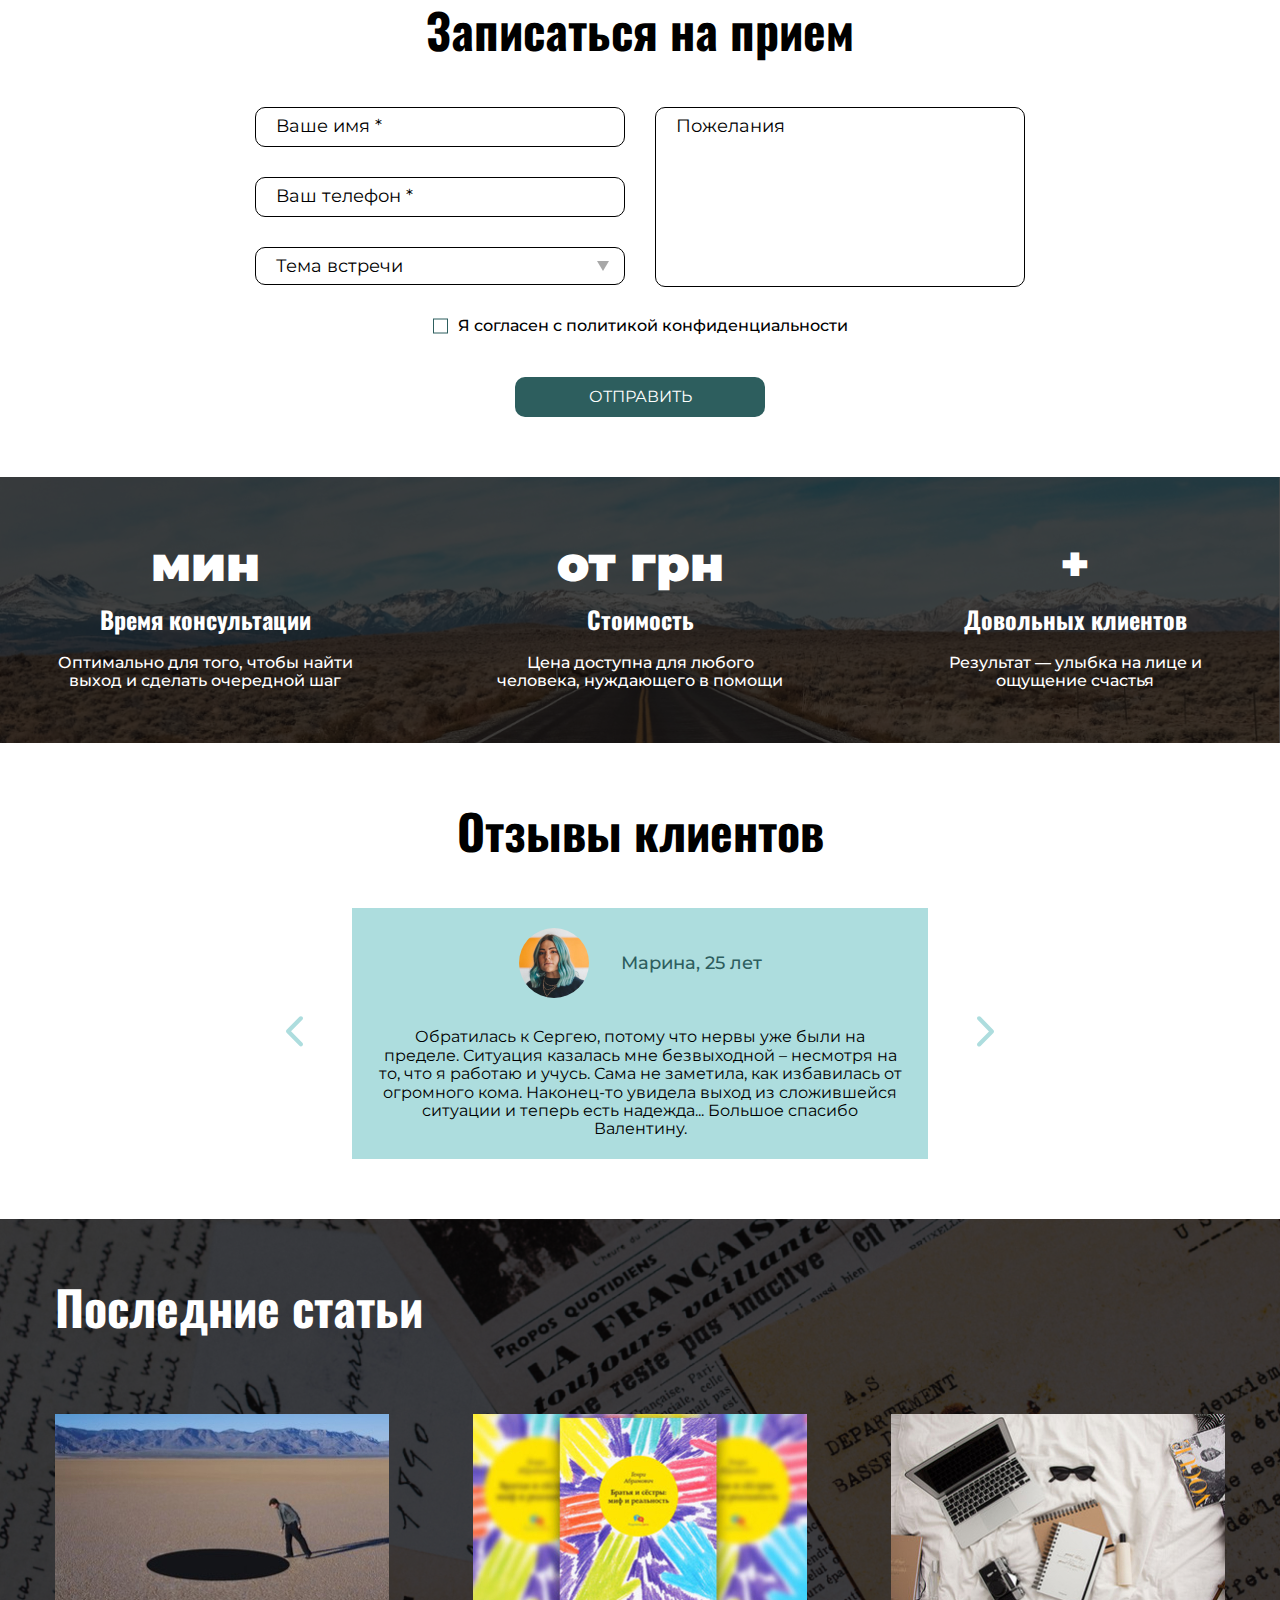
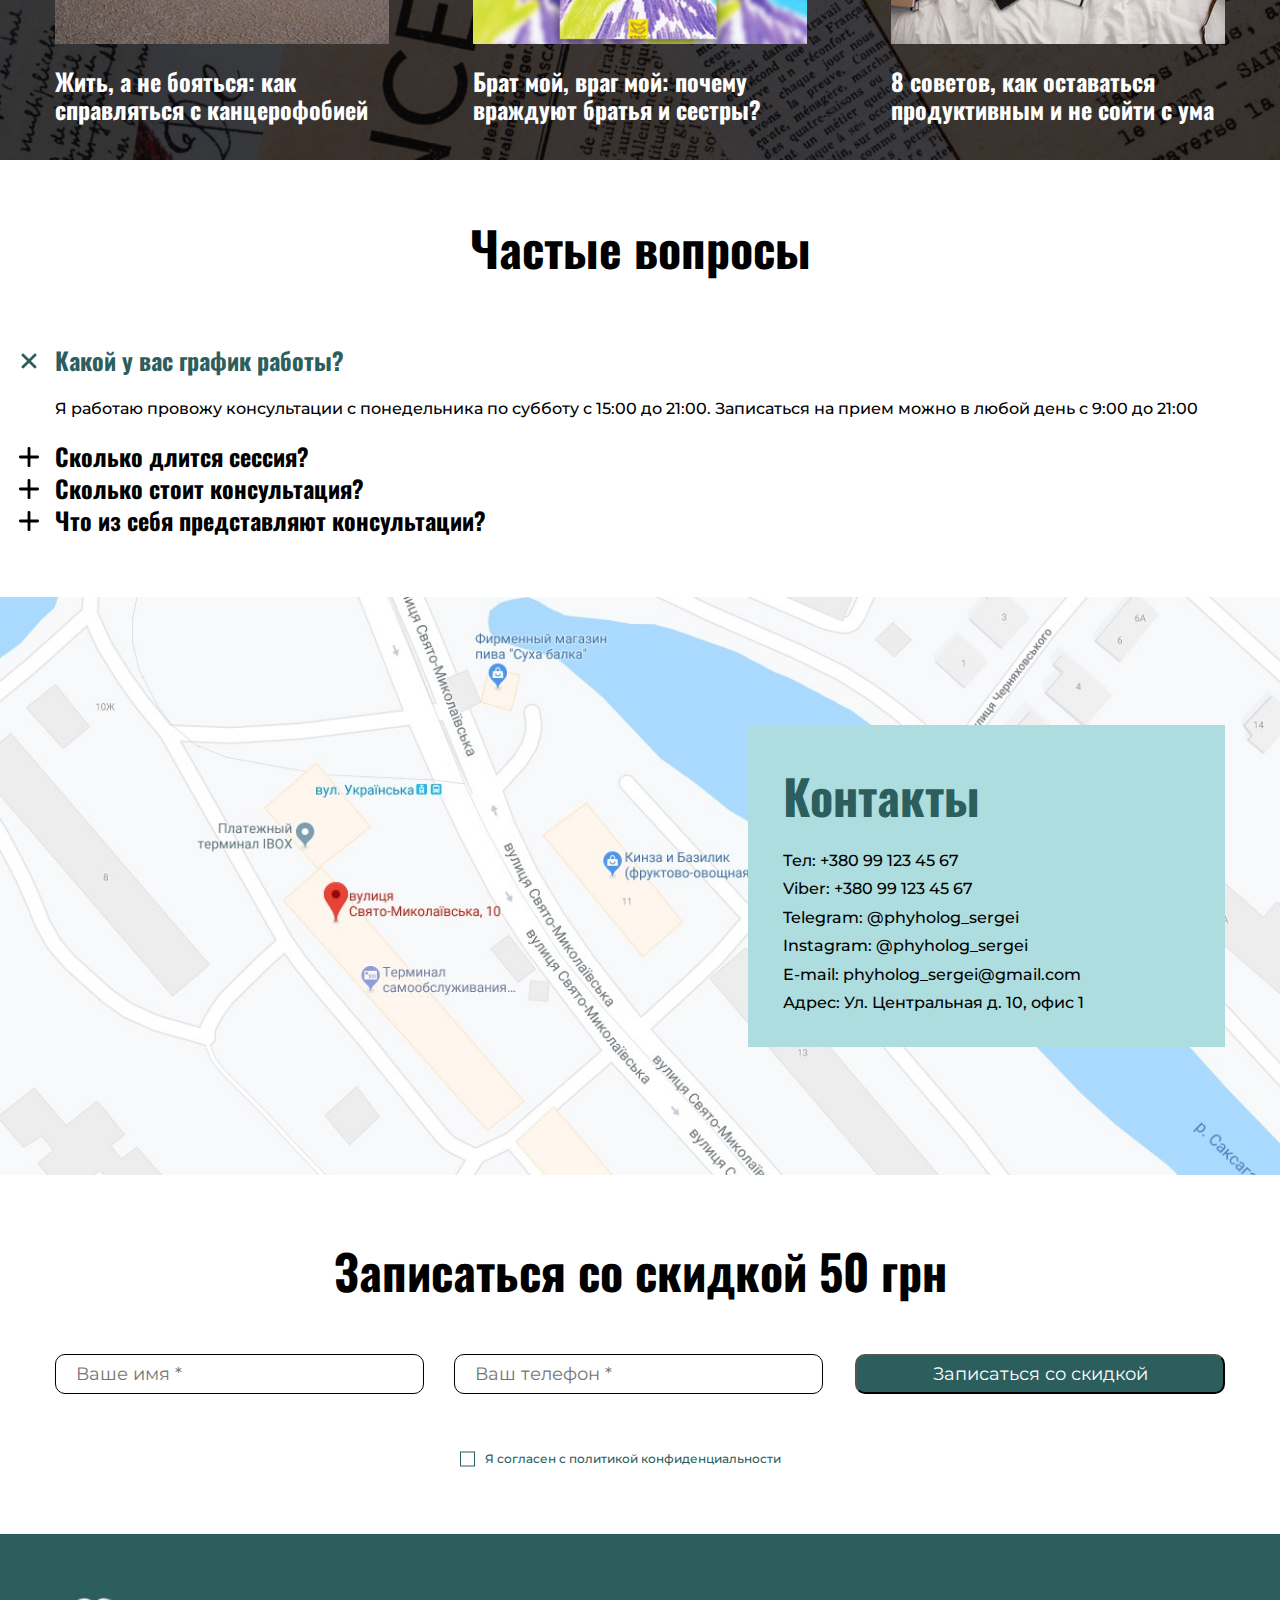
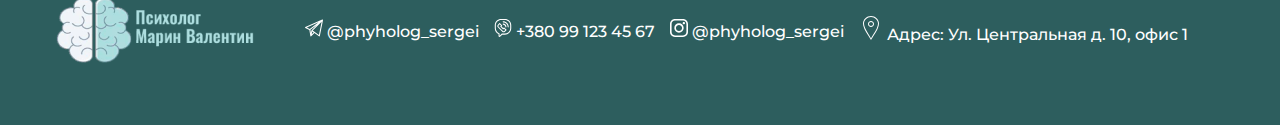
==== commit 585d3b70: "Added dropdown" ====
--- a/index.html
+++ b/index.html
@@ -1,588 +1,476 @@
 <!DOCTYPE html>
 <html lang="ru">
-  <head>
-    <meta charset="UTF-8" />
-    <meta http-equiv="X-UA-Compatible" content="IE=edge" />
-    <meta name="viewport" content="width=device-width, initial-scale=1.0" />
-    <title>First project</title>
-    <link rel="stylesheet" href="css/normalize.css" />
-    <link rel="stylesheet" href="css/style.css" />
-    <link rel="stylesheet" href="css/media.css" />
-  </head>
-
-  <body>
-    <header class="header center">
-      <a class="logo" href="#">
-        <img src="img/logo.png" alt="лого моего сайта" />
-      </a>
-      <nav class="nav">
-        <ul>
-          <li><a href="#" class="nav__link nav__link--active">Главная</a></li>
-          <li><a href="#" class="nav__link">Мероприятия</a></li>
-          <li><a href="#" class="nav__link">Контакты</a></li>
-          <li><a href="#" class="nav__link">Блог</a></li>
-        </ul>
-      </nav>
-    </header>
-    <main>
-      <section class="center offer">
-        <h1 class="offer__title">Ваш личный психолог В Кривом Роге</h1>
-        <p class="offer__desc">Личные, семейные и групповые консультаци</p>
-        <button class="button">УЗНАТЬ больше</button>
-        <!-- Б - Блок  -->
-        <!-- Э - Элемент -->
-        <!-- М - Модификатор -->
-      </section>
-
-      <section class="center services">
-        <article class="services__item">
-          <div class="services__icon">
-            <!-- <img src="img/goal.svg" alt="цель" /> -->
-            <svg
-              width="56"
-              height="56"
-              viewBox="0 0 56 56"
-              fill="none"
-              xmlns="http://www.w3.org/2000/svg"
-            >
-              <path
-                d="M52.8375 7.52806L50.4445 5.42089L52.8375 3.31414C53.2096 2.98602 53.3369 2.4746 53.1622 2.01062C52.9866 1.5462 52.5529 1.24627 52.0569 1.24627H42.1542V0.820738C42.1542 0.367431 41.7868 0 41.3335 0C40.8801 0 40.5127 0.367431 40.5127 0.820738V11.8898L33.7721 15.55C33.7349 15.2535 33.646 14.9621 33.5055 14.6878L32.5557 12.8336C31.9037 11.5604 30.3374 11.0558 29.0651 11.7074L28.3307 12.0833C27.7137 12.3995 27.257 12.9361 27.0442 13.5958C26.8315 14.255 26.8883 14.9579 27.2045 15.5744L28.1542 17.429C28.376 17.8618 28.7037 18.2045 29.089 18.4446C28.5849 19.1235 28.3456 19.9583 28.0995 20.8256L27.9227 21.452C27.7992 21.8882 28.053 22.3419 28.4892 22.465C28.5635 22.4863 28.6387 22.4962 28.7126 22.4962C29.0707 22.4962 29.3996 22.2603 29.5022 21.8985L29.6791 21.2734C30.0388 20.0049 30.2597 19.3256 30.9629 18.9436L32.2237 18.2588L32.3792 18.1793C32.4309 18.1528 32.4792 18.1229 32.5284 18.0934L41.5142 13.2138C41.4574 14.3371 40.8528 15.3983 39.8573 16.0029L34.0139 19.5533C34.0071 19.5571 34.0002 19.561 33.9938 19.5653L32.175 20.6701C31.7879 20.9055 31.6645 21.4105 31.8999 21.7981C32.1216 22.1633 32.583 22.2932 32.9594 22.1099L31.5794 26.2816L30.5707 26.6951L27.8278 27.8192L28.6182 25.025C28.7413 24.5888 28.4879 24.1351 28.0517 24.0116C27.615 23.8877 27.1617 24.1419 27.0383 24.5781L25.7894 28.9946C25.7732 29.0514 25.7625 29.1138 25.7599 29.1732L25.4331 35.1768C25.4233 35.4058 25.472 35.8386 25.366 36.0621L21.7361 43.6986H19.0983C17.553 43.6986 16.296 44.9556 16.296 46.5005V48.8696C15.9423 48.7077 15.5496 48.6171 15.1356 48.6171H8.43685C6.89193 48.6171 5.63497 49.8736 5.63497 51.419V54.3584H3.66452C3.21121 54.3584 2.84378 54.7258 2.84378 55.1791C2.84378 55.6325 3.21121 55.9999 3.66452 55.9999H52.056C52.5093 55.9999 52.8768 55.6325 52.8768 55.1791C52.8768 54.7258 52.5093 54.3584 52.056 54.3584H49.9215V33.2034C49.9215 31.6584 48.6646 30.4015 47.1196 30.4015H42.1542V16.0832C43.0642 14.8498 43.4013 13.2331 42.9788 11.6967C42.9126 11.4553 42.7395 11.2571 42.5088 11.1592C42.3956 11.1109 42.2742 11.0896 42.1542 11.0943V9.59593H52.0565C52.5529 9.59593 52.9866 9.296 53.1617 8.83201C53.3369 8.36802 53.2096 7.85619 52.8375 7.52806V7.52806ZM28.6067 14.0999C28.6849 13.8577 28.8523 13.6603 29.0788 13.5445L29.8132 13.1686C29.9516 13.0976 30.0995 13.0639 30.2456 13.0639C30.5917 13.0639 30.9262 13.2531 31.0945 13.5817L32.0447 15.4364C32.2665 15.8696 32.1229 16.3947 31.7286 16.66L31.4611 16.8048L30.8967 17.0941C30.4297 17.3333 29.8547 17.1479 29.6154 16.6805L28.6652 14.8263C28.5494 14.5998 28.5285 14.3418 28.6067 14.0999V14.0999ZM26.9575 43.9511C26.6785 43.8238 26.3752 43.7405 26.0564 43.711L26.9575 42.5143V43.9511ZM30.8544 37.3378C31.2492 36.8649 31.3581 36.3124 31.4461 35.8672C31.4684 35.7613 31.8734 33.549 31.8734 33.549C31.8734 33.549 32.2566 33.7878 32.2968 33.8049C32.3246 33.8173 32.3442 33.8447 32.3472 33.8767L32.7937 38.4153H30.0431L30.8544 37.3378ZM35.7079 32.8077L35.0149 38.4115H34.4428L33.981 33.7161C33.922 33.1145 33.5537 32.5894 33.0141 32.3284L32.1887 31.805L32.7386 28.7574C32.7386 28.7574 35.0551 31.5093 35.1089 31.5794C35.5883 32.2028 35.7523 32.4523 35.7079 32.8077ZM26.8426 36.7798C27.0083 36.2808 27.0853 35.7728 27.0724 35.2563L27.3707 29.7807L31.1667 28.2251L30.4767 32.0472C30.4746 32.0575 30.4725 32.0682 30.4712 32.0784L29.9004 35.2388C29.826 35.566 29.7611 36.0625 29.5569 36.3321L24.0108 43.6986H23.5536L26.8426 36.7798ZM7.27645 51.4185C7.27645 50.7789 7.79683 50.2586 8.43685 50.2586H15.1356C15.7756 50.2586 16.2965 50.7789 16.2965 51.4185V54.3584H7.27645V51.4185ZM17.9375 51.4185V46.5005C17.9375 45.8605 18.4583 45.3401 19.0983 45.3401H25.7971C26.4371 45.3401 26.9575 45.8605 26.9575 46.5005V54.3584H17.9379V51.4185H17.9375ZM48.28 33.2034V54.3584H39.2605V49.4374C39.2605 48.9841 38.893 48.6167 38.4397 48.6167C37.986 48.6167 37.6186 48.9841 37.6186 49.4374V54.3584H28.599V41.2168C28.599 40.5772 29.1194 40.0568 29.7594 40.0568H36.4582C37.0982 40.0568 37.6186 40.5772 37.6186 41.2168V45.3311C37.6186 45.7845 37.986 46.1519 38.4393 46.1519C38.893 46.1519 39.26 45.7845 39.26 45.3311V33.2034C39.26 32.5633 39.7808 32.043 40.4209 32.043H41.3249C41.3275 32.043 41.3305 32.0434 41.3335 32.0434C41.336 32.0434 41.339 32.043 41.3416 32.043H47.1192C47.7592 32.043 48.28 32.5638 48.28 33.2034V33.2034ZM40.4209 30.4015C38.8759 30.4015 37.619 31.6584 37.619 33.2034V38.6678C37.325 38.5337 37.0046 38.4487 36.6675 38.4239L37.337 33.0098C37.4686 31.9545 36.9303 31.2551 36.4099 30.5784C36.3548 30.5066 33.1645 26.7186 33.1645 26.7186L35.1217 20.8013L40.5127 17.526V30.4015H40.4209ZM42.1542 7.95402V2.88818H50.8371L48.967 4.53478C48.7124 4.75908 48.5663 5.08208 48.5663 5.42131C48.5663 5.76055 48.7124 6.08354 48.967 6.30785L50.8371 7.95445H42.1542V7.95402Z"
-                fill="#4A5E5E"
-              />
-            </svg>
-          </div>
-          <h2 class="services__title">Личные консультации</h2>
-          <p class="services__desc">
-            Достижения поставленных целей бывает сложной задачей, но при
-            правильной поддержке нет ничего не возможного
-          </p>
-        </article>
-        <article class="services__item">
-          <div class="services__icon">
-            <svg
-              width="56"
-              height="56"
-              viewBox="0 0 56 56"
-              fill="none"
-              xmlns="http://www.w3.org/2000/svg"
-            >
-              <path
-                d="M53.8726 9.20551C53.5014 7.16993 52.5714 5.27719 51.1829 3.73072C51.1802 3.72773 51.1776 3.72461 51.1749 3.72162C50.4637 2.91856 49.2851 1.81447 47.7097 1.11483L47.6738 1.09893C46.1533 0.369661 44.5216 0 42.8243 0C40.3142 0 37.9399 0.810265 35.9581 2.34341C35.9562 2.3449 35.9473 2.35197 35.9448 2.35374C34.2411 3.68411 33.1168 5.58515 32.9776 5.82733C32.9713 5.83793 32.9652 5.84866 32.9594 5.8594C32.0655 7.49814 31.5931 9.35569 31.5931 11.2313C31.5931 11.6208 31.6135 12.0151 31.654 12.4029C31.6917 12.7654 31.9086 13.0848 32.2313 13.2537C32.4357 13.3607 32.6494 13.4497 32.8689 13.5201C33.7438 16.1982 35.6548 18.3401 38.0842 19.5446C37.0428 20.0765 36.1075 20.7799 35.2984 21.64C34.8871 22.0773 34.9081 22.7654 35.3456 23.1768C35.7829 23.5881 36.471 23.567 36.8824 23.1296C37.2712 22.7162 37.6968 22.349 38.1557 22.0304C38.8139 23.8952 40.5103 25.2613 42.4397 25.2613H42.602C44.5347 25.2613 46.2294 23.7972 46.8487 21.8161C49.1446 23.2554 50.6134 25.8196 50.6134 28.5626V39.8561L40.7245 46.2729C40.2207 46.5997 40.0773 47.273 40.4043 47.7767C40.6125 48.0975 40.9613 48.2722 41.3173 48.2722C41.5202 48.2722 41.7253 48.2155 41.908 48.0969L52.2924 41.3587C52.6013 41.1582 52.7879 40.8149 52.7879 40.4466V28.5626C52.7879 24.7123 50.6384 21.2611 47.2414 19.539C50.4584 17.9335 52.7333 14.6929 52.9562 10.9187C53.263 10.6405 53.5298 10.3137 53.7432 9.94606C53.8733 9.72263 53.9191 9.45993 53.8726 9.20551ZM42.6021 23.087H42.4398C41.1387 23.087 40.0394 21.8258 40.0394 20.3329C40.0394 20.3142 40.0389 20.2958 40.038 20.2773C40.881 20.4989 41.7628 20.6162 42.6669 20.6162C43.4397 20.6162 44.1938 20.5301 44.9192 20.3668C44.8341 21.8368 43.7879 23.087 42.6021 23.087ZM42.6668 18.4417C39.3884 18.4417 36.4815 16.4888 35.2081 13.5614C36.7177 13.1344 37.8725 11.8536 38.116 10.2762C38.7647 10.3595 39.4221 10.4015 40.0816 10.4015C42.2931 10.4015 44.4235 9.93791 46.3315 9.05018C46.8232 10.7388 48.385 11.9763 50.2303 11.9763C50.3649 11.9763 50.4986 11.9695 50.6311 11.9562C49.8645 15.6501 46.5748 18.4417 42.6668 18.4417ZM50.2303 9.802C49.1908 9.802 48.345 8.95654 48.345 7.91714V7.31209C48.345 6.91647 48.1302 6.55211 47.7839 6.36062C47.4375 6.16899 47.0145 6.18082 46.6797 6.39133C44.7665 7.59232 42.485 8.22714 40.0815 8.22714C39.1416 8.22714 38.2079 8.12806 37.3064 7.93263C36.9853 7.86291 36.6496 7.94242 36.3936 8.14885C36.1377 8.35529 35.9888 8.66638 35.9888 8.99513V9.65468C35.9888 10.6939 35.1432 11.5395 34.1038 11.5395C34.0326 11.5395 33.9622 11.5356 33.8926 11.5279C33.8765 11.5254 33.8603 11.5234 33.8441 11.5217C33.8198 11.5185 33.7957 11.5145 33.7717 11.5103C33.7688 11.4171 33.7673 11.3241 33.7673 11.2314C33.7673 9.7229 34.1458 8.22958 34.8621 6.91198C34.8649 6.90668 34.8679 6.90152 34.8702 6.89758C34.8795 6.88086 35.8615 5.17838 37.2813 4.06899C37.2842 4.06668 37.2878 4.06396 37.2885 4.06342C38.8859 2.82764 40.8002 2.17448 42.8243 2.17448C44.1936 2.17448 45.5088 2.47224 46.7335 3.05949C46.7547 3.06968 46.7861 3.08395 46.8271 3.10203C48.0363 3.63912 48.9646 4.50837 49.5341 5.14862C49.5403 5.15596 49.5467 5.16316 49.5532 5.1705C50.5793 6.30897 51.2964 7.68053 51.6426 9.15985C51.287 9.56267 50.7727 9.802 50.2303 9.802ZM33.4068 37.6196C35.8705 36.1699 37.5277 33.4899 37.5277 30.4306C37.5277 29.0539 37.192 27.7538 36.5985 26.6083C36.5772 26.5602 36.5529 26.5144 36.5257 26.4709C35.1142 23.8677 32.3567 22.096 29.1931 22.096C26.0288 22.096 23.2707 23.8683 21.8596 26.4726C21.8333 26.515 21.8095 26.5597 21.7887 26.6065C21.1944 27.7524 20.8586 29.0531 20.8586 30.4306C20.8586 33.4894 22.515 36.1688 24.978 37.6186C21.9292 39.1947 19.998 42.3232 19.998 45.7855V49.751C19.998 50.1227 20.1879 50.4685 20.5014 50.6682L28.6093 55.8298C28.7875 55.9432 28.9903 55.9999 29.1932 55.9999C29.3949 55.9999 29.5966 55.9439 29.7739 55.8317L37.901 50.6971C38.218 50.4969 38.4093 50.1477 38.4075 49.7728L38.3884 45.7804C38.3718 42.3099 36.4426 39.1917 33.4068 37.6196ZM29.1931 24.2704C31.0855 24.2704 32.7811 25.128 33.9121 26.4751C32.447 26.8949 30.8404 27.1138 29.1933 27.1138C27.5458 27.1138 25.9389 26.8949 24.474 26.4751C25.605 25.128 27.3007 24.2704 29.1931 24.2704ZM23.0329 30.4306C23.0329 29.7243 23.1524 29.0452 23.3722 28.4128C25.1663 28.9874 27.1572 29.2883 29.1933 29.2883C31.2289 29.2883 33.2195 28.9874 35.0139 28.4128C35.2338 29.0452 35.3532 29.7243 35.3532 30.4306C35.3532 33.8273 32.5899 36.5908 29.1931 36.5908C25.7964 36.5908 23.0329 33.8273 23.0329 30.4306ZM31.1229 38.5398C30.987 39.5683 30.0849 40.2636 29.2686 40.2636H29.1362C28.2718 40.2636 27.3117 39.5324 27.1874 38.5213C27.8299 38.6806 28.5018 38.7652 29.1929 38.7652C29.857 38.7652 30.5033 38.6871 31.1229 38.5398ZM29.1954 53.6253L22.1723 49.1543V45.7857C22.1723 43.395 23.3803 41.2121 25.3355 39.9256C26.0149 41.4758 27.6164 42.4381 29.1362 42.4381H29.2686C30.9094 42.4381 32.3598 41.3703 32.9863 39.8867C34.9698 41.1656 36.2022 43.3656 36.2138 45.7908L36.2301 49.1808L29.1954 53.6253ZM21.3859 24.4414C21.7028 23.9313 21.5462 23.2609 21.0363 22.944C20.7053 22.7382 20.362 22.5516 20.0097 22.3856C21.3532 21.6987 22.5417 20.7149 23.4852 19.4843C23.8737 19.6191 24.2908 19.6925 24.7246 19.6925C26.8139 19.6925 28.5137 17.9927 28.5137 15.9034V13.2015C28.5137 9.76694 27.2016 6.51406 24.8194 4.04235C22.4439 1.57786 19.2547 0.146234 15.8394 0.0111442C15.8392 0.0111442 15.8388 0.0111442 15.8385 0.0111442C15.5417 -0.000271809 15.2654 -0.00298991 14.9937 0.00366943C11.5936 0.085756 8.38642 1.46193 5.96283 3.87859C3.47808 6.35613 2.10965 9.66718 2.10965 13.2017V15.9036C2.10965 17.9928 3.80941 19.6926 5.89882 19.6926C6.33263 19.6926 6.74958 19.6194 7.138 19.4845C8.17726 20.8401 9.51402 21.8962 11.0279 22.5858C7.67305 24.3501 5.59806 27.7654 5.59806 31.5473V40.4469C5.59806 40.8152 5.78452 41.1585 6.09357 41.359L15.9569 47.7589C16.1397 47.8775 16.3447 47.9342 16.5476 47.9342C16.9036 47.9342 17.2526 47.7594 17.4607 47.4387C17.7875 46.9349 17.6441 46.2616 17.1405 45.9349L7.77254 39.8564V31.5473C7.77254 29.0317 8.9439 26.722 10.9062 25.2316C11.5792 27.1845 13.3074 28.6519 15.2182 28.6519H15.3805C17.4558 28.6519 19.1122 26.7734 19.6955 24.6747C19.7603 24.7125 19.8246 24.7513 19.8883 24.7908C20.3985 25.108 21.0689 24.9513 21.3859 24.4414ZM8.58783 9.25009C7.88493 10.4439 7.51337 11.8103 7.51337 13.2017V15.9036C7.51337 16.4187 7.27091 16.8782 6.89405 17.174C6.8617 17.1951 6.83085 17.2176 6.8015 17.2416C6.54369 17.4162 6.23287 17.5181 5.89868 17.5181C5.00837 17.5181 4.28413 16.7939 4.28413 15.9036V13.2015C4.28413 7.16558 9.01145 2.32329 15.0458 2.17733C15.2714 2.17176 15.5031 2.17421 15.7542 2.18386C21.6896 2.41911 26.3391 7.25854 26.3391 13.2015V15.9034C26.3391 16.7938 25.6147 17.518 24.7244 17.518C24.3902 17.518 24.0792 17.4159 23.8213 17.2413C23.7921 17.2175 23.7613 17.1951 23.7291 17.174C23.3523 16.8782 23.1097 16.4185 23.1097 15.9034V13.2015C23.1097 9.36384 20.2508 6.04749 16.4596 5.48743C16.1615 5.44312 15.8586 5.52494 15.6231 5.71276C15.3876 5.90058 15.2404 6.17756 15.2167 6.4779C15.1571 7.23788 15.0193 7.98726 14.806 8.71449H9.52462C9.13961 8.71449 8.78313 8.91821 8.58783 9.25009ZM15.3805 26.4774H15.2182C13.9891 26.4774 12.7827 24.9853 12.7827 23.4649C12.7827 23.3711 12.7706 23.2789 12.7475 23.1904C13.5732 23.4004 14.4331 23.5098 15.3117 23.5098C16.1435 23.5098 16.9586 23.4116 17.7437 23.2232C17.6698 24.8041 16.4733 26.4774 15.3805 26.4774ZM15.3117 21.3353C12.7776 21.3353 10.4389 20.1816 8.90232 18.2108C9.39456 17.5714 9.68771 16.7709 9.68771 15.9034V13.2015C9.68771 12.4006 9.85813 11.6117 10.184 10.889H15.5907C16.0459 10.889 16.4528 10.6056 16.6106 10.1786C16.8824 9.44335 17.0875 8.68486 17.2239 7.91238C19.4007 8.70471 20.9353 10.813 20.9353 13.2015V15.9034C20.9353 16.7709 21.2285 17.5714 21.7209 18.2108C20.1845 20.1817 17.8458 21.3353 15.3117 21.3353Z"
-                fill="#4A5E5E"
-              />
-            </svg>
-          </div>
-          <h2 class="services__title">Семейная терапия</h2>
-          <p class="services__desc">
-            У любой семьи бывают кризисные ситуации, поэтому в такие моменты
-            важно поддерживать друг друга
-          </p>
-        </article>
-        <article class="services__item">
-          <div class="services__icon">
-            <svg
-              width="56"
-              height="56"
-              viewBox="0 0 56 56"
-              fill="none"
-              xmlns="http://www.w3.org/2000/svg"
-            >
-              <path
-                d="M28 16.7155C21.8083 16.7155 17.9623 19.8853 17.9623 25.0204C17.9623 25.6039 18.4354 26.077 19.0189 26.077H36.9812C37.5647 26.077 38.0378 25.6039 38.0378 25.0204C38.0378 19.8959 34.1917 16.7155 28 16.7155ZM20.1495 23.9638C20.8468 19.2196 26.2672 18.8287 28 18.8287C29.7328 18.8287 35.1532 19.2196 35.8506 23.9638H20.1495Z"
-                fill="#4A5E5E"
-              />
-              <path
-                d="M28 5.62112C25.2281 5.62112 22.9811 7.86812 22.9811 10.64C22.987 13.4095 25.2305 15.653 28 15.6589C30.7719 15.6589 33.0189 13.4119 33.0189 10.64C33.0189 7.86812 30.7719 5.62112 28 5.62112ZM28 13.5457C26.3953 13.5457 25.0944 12.2447 25.0944 10.64C25.0944 9.03527 26.3953 7.73433 28 7.73433C29.6047 7.73433 30.9057 9.03527 30.9057 10.64C30.9057 12.2447 29.6047 13.5457 28 13.5457Z"
-                fill="#4A5E5E"
-              />
-              <path
-                d="M10.0377 41.0173C3.84604 41.0173 0 44.1871 0 49.3222C0 49.9058 0.473094 50.3788 1.0566 50.3788H19.0189C19.6024 50.3788 20.0755 49.9058 20.0755 49.3222C20.0755 44.1977 16.2294 41.0173 10.0377 41.0173ZM2.18717 48.2656C2.88453 43.5215 8.29434 43.1305 10.0377 43.1305C11.7811 43.1305 17.1909 43.5215 17.8883 48.2656H2.18717Z"
-                fill="#4A5E5E"
-              />
-              <path
-                d="M10.0377 29.923C7.26586 29.923 5.01886 32.17 5.01886 34.9419C5.02467 37.7114 7.26824 39.955 10.0377 39.9608C12.8096 39.9608 15.0566 37.7138 15.0566 34.9419C15.0566 32.17 12.8096 29.923 10.0377 29.923ZM10.0377 37.8476C8.43302 37.8476 7.13207 36.5466 7.13207 34.9419C7.13207 33.3372 8.43302 32.0362 10.0377 32.0362C11.6425 32.0362 12.9434 33.3372 12.9434 34.9419C12.9434 36.5466 11.6425 37.8476 10.0377 37.8476Z"
-                fill="#4A5E5E"
-              />
-              <path
-                d="M45.9623 41.0173C39.7706 41.0173 35.9245 44.1871 35.9245 49.3222C35.9245 49.9058 36.3976 50.3788 36.9811 50.3788H54.9434C55.5269 50.3788 56 49.9058 56 49.3222C56 44.1977 52.154 41.0173 45.9623 41.0173ZM38.1117 48.2656C38.8091 43.5215 44.2189 43.1305 45.9623 43.1305C47.7057 43.1305 53.1155 43.5215 53.8128 48.2656H38.1117Z"
-                fill="#4A5E5E"
-              />
-              <path
-                d="M45.9623 29.923C43.1904 29.923 40.9434 32.17 40.9434 34.9419C40.9492 37.7114 43.1928 39.955 45.9623 39.9608C48.7341 39.9608 50.9811 37.7138 50.9811 34.9419C50.9811 32.17 48.7341 29.923 45.9623 29.923ZM45.9623 37.8476C44.3575 37.8476 43.0566 36.5466 43.0566 34.9419C43.0566 33.3372 44.3575 32.0362 45.9623 32.0362C47.567 32.0362 48.8679 33.3372 48.8679 34.9419C48.8679 36.5466 47.567 37.8476 45.9623 37.8476Z"
-                fill="#4A5E5E"
-              />
-              <path
-                d="M33.4627 39.1894L29.0566 34.7622V28.5283C29.0566 27.9448 28.5835 27.4717 28 27.4717C27.4165 27.4717 26.9434 27.9448 26.9434 28.5283V34.7622L22.5374 39.1683C22.1201 39.5797 22.1154 40.2514 22.5268 40.6687C22.9382 41.0859 23.6099 41.0906 24.0272 40.6792L28 36.6958L31.9728 40.6792C32.4161 41.0588 33.0831 41.0072 33.4627 40.5639C33.8014 40.1684 33.8014 39.585 33.4627 39.1894Z"
-                fill="#4A5E5E"
-              />
-            </svg>
-          </div>
-          <h2 class="services__title">Сенситивные группы</h2>
-          <p class="services__desc">
-            Групповые занятия — отличное место, чтобы научиться общаться с
-            окружающими людьми и раскрыть свой потенциал
-          </p>
-        </article>
-      </section>
-
-      <section class="center about">
-        <div class="about__content">
-          <h2 class="about__title">Немного обо мне</h2>
-          <p class="about__text">
-            Далеко-далеко за словесными горами в стране гласных и согласных
-            живут рыбные тексты. Вдали от всех живут они в буквенных домах на
-            берегу Семантика большого языкового океана. Маленький ручеек Даль
-            журчит по всей стране и обеспечивает ее всеми необходимыми
-            правилами. Эта парадигматическая страна, в которой жаренные члены
-            предложения залетают прямо.
-          </p>
-          <div class="about__buttons">
-            <button class="button button--bordered">Задать вопрос</button>
-            <a href="#" class="button">Хочу консультацию</a>
-          </div>
-        </div>
-        <div class="about__photo">
-          <img src="img/about-photo.jpg" alt="моё фото" />
-        </div>
-      </section>
-
-      <section class="center appointment">
-        <h2 class="appointment__title">Записаться на прием</h2>
-        <form class="form">
-          <input
-            type="text"
-            name=""
-            class="form__input"
-            placeholder="Ваше имя *"
-          />
-          <input
-            type="tel"
-            name=""
-            class="form__input"
-            placeholder="Ваш телефон *"
-          />
-          <select class="form__input form__input--select" name="">
-            <option value="placeholder" disabled selected>Тема встречи</option>
-            <option value="1">Тема 1</option>
-            <option value="2">Тема 2</option>
-            <option value="3">Тема 3</option>
-          </select>
-          <textarea
-            name=""
-            class="form__input form__input--textarea"
-            placeholder="Пожелания"
-          ></textarea>
-          <label class="form__checkbox">
-            <input type="checkbox" name="" class="visually-hidden" />
-            <span class="form__checkbox_label"
-              >Я согласен с политикой конфиденциальности</span
-            >
-          </label>
-          <button type="submit" class="button">Отправить</button>
-        </form>
-      </section>
-
-      <section class="center services services--counters">
-        <article class="services__item">
-          <div class="services__counter">
-            <span id="num1" class="services__number"> </span> мин
-          </div>
-          <h2 class="services__title">Время консультации</h2>
-          <p class="services__desc">
-            Оптимально для того, чтобы найти выход и сделать очередной шаг
-          </p>
-        </article>
-        <article class="services__item">
-          <div class="services__counter">
-            от <span id="num2" class="services__number">  </span> грн
-          </div>
-          <h2 class="services__title">Стоимость</h2>
-          <p class="services__desc">
-            Цена доступна для любого человека, нуждающего в помощи
-          </p>
-        </article>
-        <article class="services__item">
-          <div class="services__counter">
-            <span id="num3" class="services__number"></span>+
-          </div>
-          <h2 class="services__title">Довольных клиентов</h2>
-          <p class="services__desc">
-            Результат — улыбка на лице и ощущение счастья
-          </p>
-        </article>
-      </section>
-
-      <section class="center reviews">
-        <h2 class="reviews__title">Отзывы клиентов</h2>
-
-        <div class="slider">
-          <button class="slider__arrow">
-            <svg
-              width="17"
-              height="31"
-              viewBox="0 0 17 31"
-              fill="none"
-              xmlns="http://www.w3.org/2000/svg"
-            >
-              <path
-                d="M0.611637 13.8199L13.4349 0.791803C14.2506 -0.0373707 15.5731 -0.0373707 16.3885 0.791803C17.2038 1.62024 17.2038 2.96388 16.3885 3.79226L5.04186 15.3202L16.3881 26.8477C17.2035 27.6764 17.2035 29.02 16.3881 29.8484C15.5727 30.6772 14.2503 30.6772 13.4346 29.8484L0.611307 16.8201C0.203615 16.4056 0 15.8631 0 15.3202C0 14.7771 0.204012 14.2342 0.611637 13.8199Z"
-              />
-            </svg>
-          </button>
-          <div class="slider__list">
-            <div class="slider__elem slider__elem--active">
-              <article class="reviews__item">
-                <div class="reviews__photo">
-                  <img src="img/reviews-girl.jpg" alt="Марина" />
-                </div>
-                <div class="reviews__name">Марина, 25 лет</div>
-                <p class="reviews__text">
-                  Обратилась к Сергею, потому что нервы уже были на пределе.
-                  Ситуация казалась мне безвыходной – несмотря на то, что я
-                  работаю и учусь. Сама не заметила, как избавилась от огромного
-                  кома. Наконец-то увидела выход из сложившейся ситуации и
-                  теперь есть надежда... Большое спасибо Валентину.
-                </p>
-              </article>
-            </div>
-            <div class="slider__elem">
-              <article class="reviews__item">
-                <div class="reviews__photo">
-                  <img src="img/reviews-man.jpg" alt="Френки" />
-                </div>
-                <div class="reviews__name">Френки, 27 лет</div>
-                <p class="reviews__text">
-                  Мне было сложно решиться записаться на приём, казалось, что
-                  это проявление слабости, что настоящие мужчины должны сами
-                  решать свои проблемы.. Как хорошо, что я решился.
-                </p>
-              </article>
-            </div>
-            <div class="slider__elem">
-              <article class="reviews__item">
-                <div class="reviews__photo">
-                  <img src="img/reviews-woman.jpg" alt="Оля" />
-                </div>
-                <div class="reviews__name">Оля, 76 лет</div>
-                <p class="reviews__text">
-                  Благодаря занятиям я стала выходить из дома и встречаться с
-                  людьми, до этого была абсолютно замкнута и заперта в доме, не
-                  было сил даже обратить внимание на себя или других.
-                </p>
-              </article>
-            </div>
-          </div>
-          <button class="slider__arrow">
-            <svg
-              width="17"
-              height="31"
-              viewBox="0 0 17 31"
-              fill="none"
-              xmlns="http://www.w3.org/2000/svg"
-            >
-              <path
-                d="M16.3884 16.89L3.56511 29.9182C2.7494 30.7473 1.42686 30.7473 0.611538 29.9182C-0.203846 29.0897 -0.203846 27.7461 0.611538 26.9177L11.9581 15.3898L0.611868 3.86229C-0.203516 3.03352 -0.203516 1.69001 0.611868 0.86157C1.42725 0.0327972 2.74973 0.0327972 3.56544 0.86157L16.3887 13.8899C16.7964 14.3043 17 14.8469 17 15.3897C17 15.9328 16.796 16.4758 16.3884 16.89Z"
-              />
-            </svg>
-          </button>
-        </div>
-      </section>
-
-      <section class="center services services--articles">
-        <h2 class="services__header">Последние статьи</h2>
-        <article class="services__item">
-          <div class="services__cover">
-            <img
-              src="img/news-1.jpg"
-              alt="Жить, а не бояться: как справляться с канцерофобией"
-              ht
-            />
-          </div>
-          <h2 class="services__title">
-            <a href="https://www.psychologies.ru/articles/jit-a-ne-boyatsya-kak-spravlyatsya-s-kantserofobiey/" 
-            target="_blank" rel="noopener noreferrer">
-            Жить, а не бояться: как справляться с канцерофобией</a>    
-          </h2>
-        </article>
-        <article class="services__item">
-          <div class="services__cover">
-            <img
-              src="img/news-2.jpg"
-              alt="Брат мой, враг мой: почему враждуют братья и сестры?"
-            />
-          </div>
-          <h2 class="services__title">
-            <a href="https://www.psychologies.ru/articles/brat-moy-vrag-moy/" 
-            target="_blank" rel="noopener noreferrer">
-            Брат мой, враг мой: почему враждуют братья и сестры?
-          </a>
-          </h2>
-        </article>
-        <article class="services__item">
-          <div class="services__cover">
-            <img
-              src="img/news-3.jpg"
-              alt="8 советов, как оставаться продуктивным и не сойти с ума"
-            />
-          </div>
-          <h2 class="services__title">
-            <a href="https://www.psychologies.ru/articles/8-sovetov-kak-ostavatsya-produktivnyim-i-ne-soyti-s-uma/"
-             target="_blank" rel="noopener noreferrer">
-             8 советов, как оставаться продуктивным и не сойти с ума
-            </a>
-          </h2>
-        </article>
-      </section>
-
-      <section class="center faq">
-        <h2 class="faq__title">Частые вопросы</h2>
-
-        <details class="dropdown" open>
-          <summary class="dropdown__title">
-            <svg
-              width="20"
-              height="20"
-              viewBox="0 0 20 20"
-              fill="none"
-              xmlns="http://www.w3.org/2000/svg"
-            >
-              <path
-                d="M18.9146 8.6046H11.3953V1.08527C11.3953 0.742732 10.9302 0 9.99996 0C9.06974 0 8.6046 0.742772 8.6046 1.08527V8.60464H1.08527C0.742772 8.6046 0 9.06973 0 9.99992C0 10.9301 0.742772 11.3953 1.08527 11.3953H8.60464V18.9146C8.60464 19.2571 9.06974 19.9999 10 19.9999C10.9303 19.9999 11.3954 19.2571 11.3954 18.9146V11.3953H18.9147C19.2572 11.3953 20 10.9302 20 9.99992C20 9.06965 19.2571 8.6046 18.9146 8.6046Z"
-              />
-            </svg>
-            Какой у вас график работы?
-          </summary>
-          <p class="dropdown__text">
-            Я работаю провожу консультации с понедельника по субботу с 15:00 до
-            21:00. Записаться на прием можно в любой день с 9:00 до 21:00
-          </p>
-        </details>
-        <details class="dropdown">
-          <summary class="dropdown__title">
-            <svg
-              width="20"
-              height="20"
-              viewBox="0 0 20 20"
-              fill="none"
-              xmlns="http://www.w3.org/2000/svg"
-            >
-              <path
-                d="M18.9146 8.6046H11.3953V1.08527C11.3953 0.742732 10.9302 0 9.99996 0C9.06974 0 8.6046 0.742772 8.6046 1.08527V8.60464H1.08527C0.742772 8.6046 0 9.06973 0 9.99992C0 10.9301 0.742772 11.3953 1.08527 11.3953H8.60464V18.9146C8.60464 19.2571 9.06974 19.9999 10 19.9999C10.9303 19.9999 11.3954 19.2571 11.3954 18.9146V11.3953H18.9147C19.2572 11.3953 20 10.9302 20 9.99992C20 9.06965 19.2571 8.6046 18.9146 8.6046Z"
-              />
-            </svg>
-            Сколько длится сессия?
-          </summary>
-          <p class="dropdown__text">
-            Продолжительность сессии зависит от количества зачётов и экзаменов.
-            Обычно их ставят через 3-4 дня, поэтому сессия в среднем занимает
-            2-3 недели.
-          </p>
-        </details>
-        <details class="dropdown">
-          <summary class="dropdown__title">
-            <svg
-              width="20"
-              height="20"
-              viewBox="0 0 20 20"
-              fill="none"
-              xmlns="http://www.w3.org/2000/svg"
-            >
-              <path
-                d="M18.9146 8.6046H11.3953V1.08527C11.3953 0.742732 10.9302 0 9.99996 0C9.06974 0 8.6046 0.742772 8.6046 1.08527V8.60464H1.08527C0.742772 8.6046 0 9.06973 0 9.99992C0 10.9301 0.742772 11.3953 1.08527 11.3953H8.60464V18.9146C8.60464 19.2571 9.06974 19.9999 10 19.9999C10.9303 19.9999 11.3954 19.2571 11.3954 18.9146V11.3953H18.9147C19.2572 11.3953 20 10.9302 20 9.99992C20 9.06965 19.2571 8.6046 18.9146 8.6046Z"
-              />
-            </svg>
-            Сколько стоит консультация?
-          </summary>
-          <p class="dropdown__text">
-            Достаточно бюджетным будет вариант обратиться за помощью к
-            начинающему специалисту. Как правило студенты или начинающие
-            психологи берут за приём практически символическую плату.
-          </p>
-        </details>
-        <details class="dropdown">
-          <summary class="dropdown__title">
-            <svg
-              width="20"
-              height="20"
-              viewBox="0 0 20 20"
-              fill="none"
-              xmlns="http://www.w3.org/2000/svg"
-            >
-              <path
-                d="M18.9146 8.6046H11.3953V1.08527C11.3953 0.742732 10.9302 0 9.99996 0C9.06974 0 8.6046 0.742772 8.6046 1.08527V8.60464H1.08527C0.742772 8.6046 0 9.06973 0 9.99992C0 10.9301 0.742772 11.3953 1.08527 11.3953H8.60464V18.9146C8.60464 19.2571 9.06974 19.9999 10 19.9999C10.9303 19.9999 11.3954 19.2571 11.3954 18.9146V11.3953H18.9147C19.2572 11.3953 20 10.9302 20 9.99992C20 9.06965 19.2571 8.6046 18.9146 8.6046Z"
-              />
-            </svg>
-            Что из себя представляют консультации?
-          </summary>
-          <p class="dropdown__text">
-            Мы оказываем ТОЛЬКО предсказательные услуги! И мы не имеем ни
-            времени ни возможностей вести переписку не по существу наших
-            основных услуг!
-          </p>
-        </details>
-      </section>
-
-      <section class="contacts center">
-        <div class="contacts__map">
-          <img src="img/map.jpg" alt="карта" />
-        </div>
-        <div class="contacts__content">
-          <h2 class="contacts__title">Контакты</h2>
-          <ui class="contacts__list">
-            <li>
-              <a class="contacts__link" href="tel:380991234567"
-                >Тел: +380 99 123 45 67</a
-              >
-            </li>
-            <li>
-              <a class="contacts__link" href="viber://chat?number=380991234567"
-                >Viber: +380 99 123 45 67</a
-              >
-            </li>
-            <li>
-              <a
-                class="contacts__link"
-                href="https://telegram.me/share/url?url=@phyholog_sergei"
-                >Telegram: @phyholog_sergei</a
-              >
-            </li>
-            <li>
-              <a
-                class="contacts__link"
-                href="https://www.instagram.com/phyholog"
-                target="_blank"
-                rel="nofollow"
-                >Instagram: @phyholog_sergei</a
-              >
-            </li>
-            <li>
-              <a class="contacts__link" href="mailto:phyholog_sergei@gmail.com"
-                >E-mail: phyholog_sergei@gmail.com</a
-              >
-            </li>
-            <li>
-              <a
-                class="contacts__link"
-                href="https://goo.gl/maps/aSPc84XBJMxmcj7k8"
-                target="_blank"
-                rel="nofollow"
-                >Адрес: Ул. Центральная д. 10, офис 1</a
-              >
-            </li>
-          </ui>
-        </div>
-      </section>
-
-      <section class="discount center">
-        <div class="discount__title">
-          <p>Записаться со скидкой 50 грн</p>
-        </div>
-
-        <form class="discount__form">
-          <input
-            type="text"
-            class="discount__form_input"
-            class="form__input"
-            placeholder="Ваше имя *"
-          />
-          <input
-            type="number"
-            class="discount__form_input"
-            placeholder="Ваш телефон *"
-          />
-          <button type="submit" class="discount__form_button">
-            Записаться со скидкой
-          </button>
-        </form>
+
+<head>
+  <meta charset="UTF-8" />
+  <meta http-equiv="X-UA-Compatible" content="IE=edge" />
+  <meta name="viewport" content="width=device-width, initial-scale=1.0" />
+  <title>First project</title>
+  
+  <link rel="stylesheet" href="css/normalize.css" />
+  <link rel="stylesheet" href="css/style.css" />
+  <link rel="stylesheet" href="css/dropdown.css" />
+  <link rel="stylesheet" href="css/media.css" />
+  
+</head>
+
+<body>
+  <header class="header center">
+    <a class="logo" href="#">
+      <img src="img/logo.png" alt="лого моего сайта" />
+    </a>
+    <nav class="nav">
+      <ul>
+        <li><a href="#" class="nav__link nav__link--active">Главная</a></li>
+        <li><a href="#" class="nav__link">Мероприятия</a></li>
+        <li><a href="#contacts" class="nav__link">Контакты</a></li>
+        <li><a href="#" class="nav__link">Блог</a></li>
+      </ul>
+    </nav>
+  </header>
+  <main>
+    <section class="center offer">
+      <h1 class="offer__title">Ваш личный психолог В Кривом Роге</h1>
+      <p class="offer__desc">Личные, семейные и групповые консультаци</p>
+      <button class="button">УЗНАТЬ больше</button>
+    </section>
+
+    <section class="center services">
+      <article class="services__item">
+        <div class="services__icon">
+          <!-- <img src="img/goal.svg" alt="цель" /> -->
+          <svg width="56" height="56" viewBox="0 0 56 56" fill="none" xmlns="http://www.w3.org/2000/svg">
+            <path
+              d="M52.8375 7.52806L50.4445 5.42089L52.8375 3.31414C53.2096 2.98602 53.3369 2.4746 53.1622 2.01062C52.9866 1.5462 52.5529 1.24627 52.0569 1.24627H42.1542V0.820738C42.1542 0.367431 41.7868 0 41.3335 0C40.8801 0 40.5127 0.367431 40.5127 0.820738V11.8898L33.7721 15.55C33.7349 15.2535 33.646 14.9621 33.5055 14.6878L32.5557 12.8336C31.9037 11.5604 30.3374 11.0558 29.0651 11.7074L28.3307 12.0833C27.7137 12.3995 27.257 12.9361 27.0442 13.5958C26.8315 14.255 26.8883 14.9579 27.2045 15.5744L28.1542 17.429C28.376 17.8618 28.7037 18.2045 29.089 18.4446C28.5849 19.1235 28.3456 19.9583 28.0995 20.8256L27.9227 21.452C27.7992 21.8882 28.053 22.3419 28.4892 22.465C28.5635 22.4863 28.6387 22.4962 28.7126 22.4962C29.0707 22.4962 29.3996 22.2603 29.5022 21.8985L29.6791 21.2734C30.0388 20.0049 30.2597 19.3256 30.9629 18.9436L32.2237 18.2588L32.3792 18.1793C32.4309 18.1528 32.4792 18.1229 32.5284 18.0934L41.5142 13.2138C41.4574 14.3371 40.8528 15.3983 39.8573 16.0029L34.0139 19.5533C34.0071 19.5571 34.0002 19.561 33.9938 19.5653L32.175 20.6701C31.7879 20.9055 31.6645 21.4105 31.8999 21.7981C32.1216 22.1633 32.583 22.2932 32.9594 22.1099L31.5794 26.2816L30.5707 26.6951L27.8278 27.8192L28.6182 25.025C28.7413 24.5888 28.4879 24.1351 28.0517 24.0116C27.615 23.8877 27.1617 24.1419 27.0383 24.5781L25.7894 28.9946C25.7732 29.0514 25.7625 29.1138 25.7599 29.1732L25.4331 35.1768C25.4233 35.4058 25.472 35.8386 25.366 36.0621L21.7361 43.6986H19.0983C17.553 43.6986 16.296 44.9556 16.296 46.5005V48.8696C15.9423 48.7077 15.5496 48.6171 15.1356 48.6171H8.43685C6.89193 48.6171 5.63497 49.8736 5.63497 51.419V54.3584H3.66452C3.21121 54.3584 2.84378 54.7258 2.84378 55.1791C2.84378 55.6325 3.21121 55.9999 3.66452 55.9999H52.056C52.5093 55.9999 52.8768 55.6325 52.8768 55.1791C52.8768 54.7258 52.5093 54.3584 52.056 54.3584H49.9215V33.2034C49.9215 31.6584 48.6646 30.4015 47.1196 30.4015H42.1542V16.0832C43.0642 14.8498 43.4013 13.2331 42.9788 11.6967C42.9126 11.4553 42.7395 11.2571 42.5088 11.1592C42.3956 11.1109 42.2742 11.0896 42.1542 11.0943V9.59593H52.0565C52.5529 9.59593 52.9866 9.296 53.1617 8.83201C53.3369 8.36802 53.2096 7.85619 52.8375 7.52806V7.52806ZM28.6067 14.0999C28.6849 13.8577 28.8523 13.6603 29.0788 13.5445L29.8132 13.1686C29.9516 13.0976 30.0995 13.0639 30.2456 13.0639C30.5917 13.0639 30.9262 13.2531 31.0945 13.5817L32.0447 15.4364C32.2665 15.8696 32.1229 16.3947 31.7286 16.66L31.4611 16.8048L30.8967 17.0941C30.4297 17.3333 29.8547 17.1479 29.6154 16.6805L28.6652 14.8263C28.5494 14.5998 28.5285 14.3418 28.6067 14.0999V14.0999ZM26.9575 43.9511C26.6785 43.8238 26.3752 43.7405 26.0564 43.711L26.9575 42.5143V43.9511ZM30.8544 37.3378C31.2492 36.8649 31.3581 36.3124 31.4461 35.8672C31.4684 35.7613 31.8734 33.549 31.8734 33.549C31.8734 33.549 32.2566 33.7878 32.2968 33.8049C32.3246 33.8173 32.3442 33.8447 32.3472 33.8767L32.7937 38.4153H30.0431L30.8544 37.3378ZM35.7079 32.8077L35.0149 38.4115H34.4428L33.981 33.7161C33.922 33.1145 33.5537 32.5894 33.0141 32.3284L32.1887 31.805L32.7386 28.7574C32.7386 28.7574 35.0551 31.5093 35.1089 31.5794C35.5883 32.2028 35.7523 32.4523 35.7079 32.8077ZM26.8426 36.7798C27.0083 36.2808 27.0853 35.7728 27.0724 35.2563L27.3707 29.7807L31.1667 28.2251L30.4767 32.0472C30.4746 32.0575 30.4725 32.0682 30.4712 32.0784L29.9004 35.2388C29.826 35.566 29.7611 36.0625 29.5569 36.3321L24.0108 43.6986H23.5536L26.8426 36.7798ZM7.27645 51.4185C7.27645 50.7789 7.79683 50.2586 8.43685 50.2586H15.1356C15.7756 50.2586 16.2965 50.7789 16.2965 51.4185V54.3584H7.27645V51.4185ZM17.9375 51.4185V46.5005C17.9375 45.8605 18.4583 45.3401 19.0983 45.3401H25.7971C26.4371 45.3401 26.9575 45.8605 26.9575 46.5005V54.3584H17.9379V51.4185H17.9375ZM48.28 33.2034V54.3584H39.2605V49.4374C39.2605 48.9841 38.893 48.6167 38.4397 48.6167C37.986 48.6167 37.6186 48.9841 37.6186 49.4374V54.3584H28.599V41.2168C28.599 40.5772 29.1194 40.0568 29.7594 40.0568H36.4582C37.0982 40.0568 37.6186 40.5772 37.6186 41.2168V45.3311C37.6186 45.7845 37.986 46.1519 38.4393 46.1519C38.893 46.1519 39.26 45.7845 39.26 45.3311V33.2034C39.26 32.5633 39.7808 32.043 40.4209 32.043H41.3249C41.3275 32.043 41.3305 32.0434 41.3335 32.0434C41.336 32.0434 41.339 32.043 41.3416 32.043H47.1192C47.7592 32.043 48.28 32.5638 48.28 33.2034V33.2034ZM40.4209 30.4015C38.8759 30.4015 37.619 31.6584 37.619 33.2034V38.6678C37.325 38.5337 37.0046 38.4487 36.6675 38.4239L37.337 33.0098C37.4686 31.9545 36.9303 31.2551 36.4099 30.5784C36.3548 30.5066 33.1645 26.7186 33.1645 26.7186L35.1217 20.8013L40.5127 17.526V30.4015H40.4209ZM42.1542 7.95402V2.88818H50.8371L48.967 4.53478C48.7124 4.75908 48.5663 5.08208 48.5663 5.42131C48.5663 5.76055 48.7124 6.08354 48.967 6.30785L50.8371 7.95445H42.1542V7.95402Z"
+              fill="#4A5E5E" />
+          </svg>
+        </div>
+        <h2 class="services__title">Личные консультации</h2>
+        <p class="services__desc">
+          Достижения поставленных целей бывает сложной задачей, но при
+          правильной поддержке нет ничего не возможного
+        </p>
+      </article>
+      <article class="services__item">
+        <div class="services__icon">
+          <svg width="56" height="56" viewBox="0 0 56 56" fill="none" xmlns="http://www.w3.org/2000/svg">
+            <path
+              d="M53.8726 9.20551C53.5014 7.16993 52.5714 5.27719 51.1829 3.73072C51.1802 3.72773 51.1776 3.72461 51.1749 3.72162C50.4637 2.91856 49.2851 1.81447 47.7097 1.11483L47.6738 1.09893C46.1533 0.369661 44.5216 0 42.8243 0C40.3142 0 37.9399 0.810265 35.9581 2.34341C35.9562 2.3449 35.9473 2.35197 35.9448 2.35374C34.2411 3.68411 33.1168 5.58515 32.9776 5.82733C32.9713 5.83793 32.9652 5.84866 32.9594 5.8594C32.0655 7.49814 31.5931 9.35569 31.5931 11.2313C31.5931 11.6208 31.6135 12.0151 31.654 12.4029C31.6917 12.7654 31.9086 13.0848 32.2313 13.2537C32.4357 13.3607 32.6494 13.4497 32.8689 13.5201C33.7438 16.1982 35.6548 18.3401 38.0842 19.5446C37.0428 20.0765 36.1075 20.7799 35.2984 21.64C34.8871 22.0773 34.9081 22.7654 35.3456 23.1768C35.7829 23.5881 36.471 23.567 36.8824 23.1296C37.2712 22.7162 37.6968 22.349 38.1557 22.0304C38.8139 23.8952 40.5103 25.2613 42.4397 25.2613H42.602C44.5347 25.2613 46.2294 23.7972 46.8487 21.8161C49.1446 23.2554 50.6134 25.8196 50.6134 28.5626V39.8561L40.7245 46.2729C40.2207 46.5997 40.0773 47.273 40.4043 47.7767C40.6125 48.0975 40.9613 48.2722 41.3173 48.2722C41.5202 48.2722 41.7253 48.2155 41.908 48.0969L52.2924 41.3587C52.6013 41.1582 52.7879 40.8149 52.7879 40.4466V28.5626C52.7879 24.7123 50.6384 21.2611 47.2414 19.539C50.4584 17.9335 52.7333 14.6929 52.9562 10.9187C53.263 10.6405 53.5298 10.3137 53.7432 9.94606C53.8733 9.72263 53.9191 9.45993 53.8726 9.20551ZM42.6021 23.087H42.4398C41.1387 23.087 40.0394 21.8258 40.0394 20.3329C40.0394 20.3142 40.0389 20.2958 40.038 20.2773C40.881 20.4989 41.7628 20.6162 42.6669 20.6162C43.4397 20.6162 44.1938 20.5301 44.9192 20.3668C44.8341 21.8368 43.7879 23.087 42.6021 23.087ZM42.6668 18.4417C39.3884 18.4417 36.4815 16.4888 35.2081 13.5614C36.7177 13.1344 37.8725 11.8536 38.116 10.2762C38.7647 10.3595 39.4221 10.4015 40.0816 10.4015C42.2931 10.4015 44.4235 9.93791 46.3315 9.05018C46.8232 10.7388 48.385 11.9763 50.2303 11.9763C50.3649 11.9763 50.4986 11.9695 50.6311 11.9562C49.8645 15.6501 46.5748 18.4417 42.6668 18.4417ZM50.2303 9.802C49.1908 9.802 48.345 8.95654 48.345 7.91714V7.31209C48.345 6.91647 48.1302 6.55211 47.7839 6.36062C47.4375 6.16899 47.0145 6.18082 46.6797 6.39133C44.7665 7.59232 42.485 8.22714 40.0815 8.22714C39.1416 8.22714 38.2079 8.12806 37.3064 7.93263C36.9853 7.86291 36.6496 7.94242 36.3936 8.14885C36.1377 8.35529 35.9888 8.66638 35.9888 8.99513V9.65468C35.9888 10.6939 35.1432 11.5395 34.1038 11.5395C34.0326 11.5395 33.9622 11.5356 33.8926 11.5279C33.8765 11.5254 33.8603 11.5234 33.8441 11.5217C33.8198 11.5185 33.7957 11.5145 33.7717 11.5103C33.7688 11.4171 33.7673 11.3241 33.7673 11.2314C33.7673 9.7229 34.1458 8.22958 34.8621 6.91198C34.8649 6.90668 34.8679 6.90152 34.8702 6.89758C34.8795 6.88086 35.8615 5.17838 37.2813 4.06899C37.2842 4.06668 37.2878 4.06396 37.2885 4.06342C38.8859 2.82764 40.8002 2.17448 42.8243 2.17448C44.1936 2.17448 45.5088 2.47224 46.7335 3.05949C46.7547 3.06968 46.7861 3.08395 46.8271 3.10203C48.0363 3.63912 48.9646 4.50837 49.5341 5.14862C49.5403 5.15596 49.5467 5.16316 49.5532 5.1705C50.5793 6.30897 51.2964 7.68053 51.6426 9.15985C51.287 9.56267 50.7727 9.802 50.2303 9.802ZM33.4068 37.6196C35.8705 36.1699 37.5277 33.4899 37.5277 30.4306C37.5277 29.0539 37.192 27.7538 36.5985 26.6083C36.5772 26.5602 36.5529 26.5144 36.5257 26.4709C35.1142 23.8677 32.3567 22.096 29.1931 22.096C26.0288 22.096 23.2707 23.8683 21.8596 26.4726C21.8333 26.515 21.8095 26.5597 21.7887 26.6065C21.1944 27.7524 20.8586 29.0531 20.8586 30.4306C20.8586 33.4894 22.515 36.1688 24.978 37.6186C21.9292 39.1947 19.998 42.3232 19.998 45.7855V49.751C19.998 50.1227 20.1879 50.4685 20.5014 50.6682L28.6093 55.8298C28.7875 55.9432 28.9903 55.9999 29.1932 55.9999C29.3949 55.9999 29.5966 55.9439 29.7739 55.8317L37.901 50.6971C38.218 50.4969 38.4093 50.1477 38.4075 49.7728L38.3884 45.7804C38.3718 42.3099 36.4426 39.1917 33.4068 37.6196ZM29.1931 24.2704C31.0855 24.2704 32.7811 25.128 33.9121 26.4751C32.447 26.8949 30.8404 27.1138 29.1933 27.1138C27.5458 27.1138 25.9389 26.8949 24.474 26.4751C25.605 25.128 27.3007 24.2704 29.1931 24.2704ZM23.0329 30.4306C23.0329 29.7243 23.1524 29.0452 23.3722 28.4128C25.1663 28.9874 27.1572 29.2883 29.1933 29.2883C31.2289 29.2883 33.2195 28.9874 35.0139 28.4128C35.2338 29.0452 35.3532 29.7243 35.3532 30.4306C35.3532 33.8273 32.5899 36.5908 29.1931 36.5908C25.7964 36.5908 23.0329 33.8273 23.0329 30.4306ZM31.1229 38.5398C30.987 39.5683 30.0849 40.2636 29.2686 40.2636H29.1362C28.2718 40.2636 27.3117 39.5324 27.1874 38.5213C27.8299 38.6806 28.5018 38.7652 29.1929 38.7652C29.857 38.7652 30.5033 38.6871 31.1229 38.5398ZM29.1954 53.6253L22.1723 49.1543V45.7857C22.1723 43.395 23.3803 41.2121 25.3355 39.9256C26.0149 41.4758 27.6164 42.4381 29.1362 42.4381H29.2686C30.9094 42.4381 32.3598 41.3703 32.9863 39.8867C34.9698 41.1656 36.2022 43.3656 36.2138 45.7908L36.2301 49.1808L29.1954 53.6253ZM21.3859 24.4414C21.7028 23.9313 21.5462 23.2609 21.0363 22.944C20.7053 22.7382 20.362 22.5516 20.0097 22.3856C21.3532 21.6987 22.5417 20.7149 23.4852 19.4843C23.8737 19.6191 24.2908 19.6925 24.7246 19.6925C26.8139 19.6925 28.5137 17.9927 28.5137 15.9034V13.2015C28.5137 9.76694 27.2016 6.51406 24.8194 4.04235C22.4439 1.57786 19.2547 0.146234 15.8394 0.0111442C15.8392 0.0111442 15.8388 0.0111442 15.8385 0.0111442C15.5417 -0.000271809 15.2654 -0.00298991 14.9937 0.00366943C11.5936 0.085756 8.38642 1.46193 5.96283 3.87859C3.47808 6.35613 2.10965 9.66718 2.10965 13.2017V15.9036C2.10965 17.9928 3.80941 19.6926 5.89882 19.6926C6.33263 19.6926 6.74958 19.6194 7.138 19.4845C8.17726 20.8401 9.51402 21.8962 11.0279 22.5858C7.67305 24.3501 5.59806 27.7654 5.59806 31.5473V40.4469C5.59806 40.8152 5.78452 41.1585 6.09357 41.359L15.9569 47.7589C16.1397 47.8775 16.3447 47.9342 16.5476 47.9342C16.9036 47.9342 17.2526 47.7594 17.4607 47.4387C17.7875 46.9349 17.6441 46.2616 17.1405 45.9349L7.77254 39.8564V31.5473C7.77254 29.0317 8.9439 26.722 10.9062 25.2316C11.5792 27.1845 13.3074 28.6519 15.2182 28.6519H15.3805C17.4558 28.6519 19.1122 26.7734 19.6955 24.6747C19.7603 24.7125 19.8246 24.7513 19.8883 24.7908C20.3985 25.108 21.0689 24.9513 21.3859 24.4414ZM8.58783 9.25009C7.88493 10.4439 7.51337 11.8103 7.51337 13.2017V15.9036C7.51337 16.4187 7.27091 16.8782 6.89405 17.174C6.8617 17.1951 6.83085 17.2176 6.8015 17.2416C6.54369 17.4162 6.23287 17.5181 5.89868 17.5181C5.00837 17.5181 4.28413 16.7939 4.28413 15.9036V13.2015C4.28413 7.16558 9.01145 2.32329 15.0458 2.17733C15.2714 2.17176 15.5031 2.17421 15.7542 2.18386C21.6896 2.41911 26.3391 7.25854 26.3391 13.2015V15.9034C26.3391 16.7938 25.6147 17.518 24.7244 17.518C24.3902 17.518 24.0792 17.4159 23.8213 17.2413C23.7921 17.2175 23.7613 17.1951 23.7291 17.174C23.3523 16.8782 23.1097 16.4185 23.1097 15.9034V13.2015C23.1097 9.36384 20.2508 6.04749 16.4596 5.48743C16.1615 5.44312 15.8586 5.52494 15.6231 5.71276C15.3876 5.90058 15.2404 6.17756 15.2167 6.4779C15.1571 7.23788 15.0193 7.98726 14.806 8.71449H9.52462C9.13961 8.71449 8.78313 8.91821 8.58783 9.25009ZM15.3805 26.4774H15.2182C13.9891 26.4774 12.7827 24.9853 12.7827 23.4649C12.7827 23.3711 12.7706 23.2789 12.7475 23.1904C13.5732 23.4004 14.4331 23.5098 15.3117 23.5098C16.1435 23.5098 16.9586 23.4116 17.7437 23.2232C17.6698 24.8041 16.4733 26.4774 15.3805 26.4774ZM15.3117 21.3353C12.7776 21.3353 10.4389 20.1816 8.90232 18.2108C9.39456 17.5714 9.68771 16.7709 9.68771 15.9034V13.2015C9.68771 12.4006 9.85813 11.6117 10.184 10.889H15.5907C16.0459 10.889 16.4528 10.6056 16.6106 10.1786C16.8824 9.44335 17.0875 8.68486 17.2239 7.91238C19.4007 8.70471 20.9353 10.813 20.9353 13.2015V15.9034C20.9353 16.7709 21.2285 17.5714 21.7209 18.2108C20.1845 20.1817 17.8458 21.3353 15.3117 21.3353Z"
+              fill="#4A5E5E" />
+          </svg>
+        </div>
+        <h2 class="services__title">Семейная терапия</h2>
+        <p class="services__desc">
+          У любой семьи бывают кризисные ситуации, поэтому в такие моменты
+          важно поддерживать друг друга
+        </p>
+      </article>
+      <article class="services__item">
+        <div class="services__icon">
+          <svg width="56" height="56" viewBox="0 0 56 56" fill="none" xmlns="http://www.w3.org/2000/svg">
+            <path
+              d="M28 16.7155C21.8083 16.7155 17.9623 19.8853 17.9623 25.0204C17.9623 25.6039 18.4354 26.077 19.0189 26.077H36.9812C37.5647 26.077 38.0378 25.6039 38.0378 25.0204C38.0378 19.8959 34.1917 16.7155 28 16.7155ZM20.1495 23.9638C20.8468 19.2196 26.2672 18.8287 28 18.8287C29.7328 18.8287 35.1532 19.2196 35.8506 23.9638H20.1495Z"
+              fill="#4A5E5E" />
+            <path
+              d="M28 5.62112C25.2281 5.62112 22.9811 7.86812 22.9811 10.64C22.987 13.4095 25.2305 15.653 28 15.6589C30.7719 15.6589 33.0189 13.4119 33.0189 10.64C33.0189 7.86812 30.7719 5.62112 28 5.62112ZM28 13.5457C26.3953 13.5457 25.0944 12.2447 25.0944 10.64C25.0944 9.03527 26.3953 7.73433 28 7.73433C29.6047 7.73433 30.9057 9.03527 30.9057 10.64C30.9057 12.2447 29.6047 13.5457 28 13.5457Z"
+              fill="#4A5E5E" />
+            <path
+              d="M10.0377 41.0173C3.84604 41.0173 0 44.1871 0 49.3222C0 49.9058 0.473094 50.3788 1.0566 50.3788H19.0189C19.6024 50.3788 20.0755 49.9058 20.0755 49.3222C20.0755 44.1977 16.2294 41.0173 10.0377 41.0173ZM2.18717 48.2656C2.88453 43.5215 8.29434 43.1305 10.0377 43.1305C11.7811 43.1305 17.1909 43.5215 17.8883 48.2656H2.18717Z"
+              fill="#4A5E5E" />
+            <path
+              d="M10.0377 29.923C7.26586 29.923 5.01886 32.17 5.01886 34.9419C5.02467 37.7114 7.26824 39.955 10.0377 39.9608C12.8096 39.9608 15.0566 37.7138 15.0566 34.9419C15.0566 32.17 12.8096 29.923 10.0377 29.923ZM10.0377 37.8476C8.43302 37.8476 7.13207 36.5466 7.13207 34.9419C7.13207 33.3372 8.43302 32.0362 10.0377 32.0362C11.6425 32.0362 12.9434 33.3372 12.9434 34.9419C12.9434 36.5466 11.6425 37.8476 10.0377 37.8476Z"
+              fill="#4A5E5E" />
+            <path
+              d="M45.9623 41.0173C39.7706 41.0173 35.9245 44.1871 35.9245 49.3222C35.9245 49.9058 36.3976 50.3788 36.9811 50.3788H54.9434C55.5269 50.3788 56 49.9058 56 49.3222C56 44.1977 52.154 41.0173 45.9623 41.0173ZM38.1117 48.2656C38.8091 43.5215 44.2189 43.1305 45.9623 43.1305C47.7057 43.1305 53.1155 43.5215 53.8128 48.2656H38.1117Z"
+              fill="#4A5E5E" />
+            <path
+              d="M45.9623 29.923C43.1904 29.923 40.9434 32.17 40.9434 34.9419C40.9492 37.7114 43.1928 39.955 45.9623 39.9608C48.7341 39.9608 50.9811 37.7138 50.9811 34.9419C50.9811 32.17 48.7341 29.923 45.9623 29.923ZM45.9623 37.8476C44.3575 37.8476 43.0566 36.5466 43.0566 34.9419C43.0566 33.3372 44.3575 32.0362 45.9623 32.0362C47.567 32.0362 48.8679 33.3372 48.8679 34.9419C48.8679 36.5466 47.567 37.8476 45.9623 37.8476Z"
+              fill="#4A5E5E" />
+            <path
+              d="M33.4627 39.1894L29.0566 34.7622V28.5283C29.0566 27.9448 28.5835 27.4717 28 27.4717C27.4165 27.4717 26.9434 27.9448 26.9434 28.5283V34.7622L22.5374 39.1683C22.1201 39.5797 22.1154 40.2514 22.5268 40.6687C22.9382 41.0859 23.6099 41.0906 24.0272 40.6792L28 36.6958L31.9728 40.6792C32.4161 41.0588 33.0831 41.0072 33.4627 40.5639C33.8014 40.1684 33.8014 39.585 33.4627 39.1894Z"
+              fill="#4A5E5E" />
+          </svg>
+        </div>
+        <h2 class="services__title">Сенситивные группы</h2>
+        <p class="services__desc">
+          Групповые занятия — отличное место, чтобы научиться общаться с
+          окружающими людьми и раскрыть свой потенциал
+        </p>
+      </article>
+    </section>
+
+    <section class="center about">
+      <div class="about__content">
+        <h2 class="about__title">Немного обо мне</h2>
+        <p class="about__text">
+          Далеко-далеко за словесными горами в стране гласных и согласных
+          живут рыбные тексты. Вдали от всех живут они в буквенных домах на
+          берегу Семантика большого языкового океана. Маленький ручеек Даль
+          журчит по всей стране и обеспечивает ее всеми необходимыми
+          правилами. Эта парадигматическая страна, в которой жаренные члены
+          предложения залетают прямо.
+        </p>
+        <div class="about__buttons">
+          <button class="button button--bordered">Задать вопрос</button>
+          <a href="#" class="button">Хочу консультацию</a>
+        </div>
+      </div>
+      <div class="about__photo">
+        <img src="img/about-photo.jpg" alt="моё фото" />
+      </div>
+    </section>
+
+    <section class="center appointment">
+      <h2 class="appointment__title">Записаться на прием</h2>
+      <form class="form">
+        <input type="text" name="" class="form__input" placeholder="Ваше имя *" />
+        <input type="tel" name="" class="form__input" placeholder="Ваш телефон *" />
+
+        <div class="dropdown">
+          <div class="dropdown__button">Тема встречи</div>
+
+          <ul class="dropdown__list" multiple>
+            <li class="dropdown__list-item" data-value="1">Как перестать чувствовать и начать жизнь?</li>
+            <li class="dropdown__list-item" data-value="2">Как бросить человека, которого я не хочу оставлять? </li>
+            <li class="dropdown__list-item" data-value="3">Как избавиться от зависти?</li>
+            <li class="dropdown__list-item" data-value="4">Почему так сложно общаться с пожилыми родителями?</li>
+          </ul>
+
+        </div>
+
+        <textarea name="" class="form__input form__input--textarea" placeholder="Пожелания"></textarea>
         <label class="form__checkbox">
           <input type="checkbox" name="" class="visually-hidden" />
           <span class="form__checkbox_label">Я согласен с политикой конфиденциальности</span>
         </label>
-      </section>
-    </main>
-
-    <footer class="footer center">
-      <a class="logo" href="#">
-        <img src="img/logo.png" alt="лого" />
-      </a>
-      <ul class="footer__contacts">
-        <li>
-          <a
-            class="footer__link"
-            href="https://telegram.me/share/url?url=@vladpovelitsa"
-          >
+        <button type="submit" class="button">Отправить</button>
+      </form>
+    </section>
+
+    <section class="center services services--counters">
+      <article class="services__item">
+        <div class="services__counter">
+          <span id="num1" class="services__number"> </span> мин
+        </div>
+        <h2 class="services__title">Время консультации</h2>
+        <p class="services__desc">
+          Оптимально для того, чтобы найти выход и сделать очередной шаг
+        </p>
+      </article>
+      <article class="services__item">
+        <div class="services__counter">
+          от <span id="num2" class="services__number"> </span> грн
+        </div>
+        <h2 class="services__title">Стоимость</h2>
+        <p class="services__desc">
+          Цена доступна для любого человека, нуждающего в помощи
+        </p>
+      </article>
+      <article class="services__item">
+        <div class="services__counter">
+          <span id="num3" class="services__number"></span>+
+        </div>
+        <h2 class="services__title">Довольных клиентов</h2>
+        <p class="services__desc">
+          Результат — улыбка на лице и ощущение счастья
+        </p>
+      </article>
+    </section>
+
+    <section class="center reviews">
+      <h2 class="reviews__title">Отзывы клиентов</h2>
+
+      <div class="slider">
+        <button class="slider__arrow">
+          <svg width="17" height="31" viewBox="0 0 17 31" fill="none" xmlns="http://www.w3.org/2000/svg">
+            <path
+              d="M0.611637 13.8199L13.4349 0.791803C14.2506 -0.0373707 15.5731 -0.0373707 16.3885 0.791803C17.2038 1.62024 17.2038 2.96388 16.3885 3.79226L5.04186 15.3202L16.3881 26.8477C17.2035 27.6764 17.2035 29.02 16.3881 29.8484C15.5727 30.6772 14.2503 30.6772 13.4346 29.8484L0.611307 16.8201C0.203615 16.4056 0 15.8631 0 15.3202C0 14.7771 0.204012 14.2342 0.611637 13.8199Z" />
+          </svg>
+        </button>
+        <div class="slider__list">
+          <div class="slider__elem slider__elem--active">
+            <article class="reviews__item">
+              <div class="reviews__photo">
+                <img src="img/reviews-girl.jpg" alt="Марина" />
+              </div>
+              <div class="reviews__name">Марина, 25 лет</div>
+              <p class="reviews__text">
+                Обратилась к Сергею, потому что нервы уже были на пределе.
+                Ситуация казалась мне безвыходной – несмотря на то, что я
+                работаю и учусь. Сама не заметила, как избавилась от огромного
+                кома. Наконец-то увидела выход из сложившейся ситуации и
+                теперь есть надежда... Большое спасибо Валентину.
+              </p>
+            </article>
+          </div>
+          <div class="slider__elem">
+            <article class="reviews__item">
+              <div class="reviews__photo">
+                <img src="img/reviews-man.jpg" alt="Френки" />
+              </div>
+              <div class="reviews__name">Френки, 27 лет</div>
+              <p class="reviews__text">
+                Мне было сложно решиться записаться на приём, казалось, что
+                это проявление слабости, что настоящие мужчины должны сами
+                решать свои проблемы.. Как хорошо, что я решился.
+              </p>
+            </article>
+          </div>
+          <div class="slider__elem">
+            <article class="reviews__item">
+              <div class="reviews__photo">
+                <img src="img/reviews-woman.jpg" alt="Оля" />
+              </div>
+              <div class="reviews__name">Оля, 76 лет</div>
+              <p class="reviews__text">
+                Благодаря занятиям я стала выходить из дома и встречаться с
+                людьми, до этого была абсолютно замкнута и заперта в доме, не
+                было сил даже обратить внимание на себя или других.
+              </p>
+            </article>
+          </div>
+        </div>
+        <button class="slider__arrow">
+          <svg width="17" height="31" viewBox="0 0 17 31" fill="none" xmlns="http://www.w3.org/2000/svg">
+            <path
+              d="M16.3884 16.89L3.56511 29.9182C2.7494 30.7473 1.42686 30.7473 0.611538 29.9182C-0.203846 29.0897 -0.203846 27.7461 0.611538 26.9177L11.9581 15.3898L0.611868 3.86229C-0.203516 3.03352 -0.203516 1.69001 0.611868 0.86157C1.42725 0.0327972 2.74973 0.0327972 3.56544 0.86157L16.3887 13.8899C16.7964 14.3043 17 14.8469 17 15.3897C17 15.9328 16.796 16.4758 16.3884 16.89Z" />
+          </svg>
+        </button>
+      </div>
+    </section>
+
+    <section class="center services services--articles">
+      <h2 class="services__header">Последние статьи</h2>
+      <article class="services__item">
+        <div class="services__cover">
+          <img src="img/news-1.jpg" alt="Жить, а не бояться: как справляться с канцерофобией" ht />
+        </div>
+        <h2 class="services__title">
+          <a href="https://www.psychologies.ru/articles/jit-a-ne-boyatsya-kak-spravlyatsya-s-kantserofobiey/"
+            target="_blank" rel="noopener noreferrer">
+            Жить, а не бояться: как справляться с канцерофобией</a>
+        </h2>
+      </article>
+      <article class="services__item">
+        <div class="services__cover">
+          <img src="img/news-2.jpg" alt="Брат мой, враг мой: почему враждуют братья и сестры?" />
+        </div>
+        <h2 class="services__title">
+          <a href="https://www.psychologies.ru/articles/brat-moy-vrag-moy/" target="_blank" rel="noopener noreferrer">
+            Брат мой, враг мой: почему враждуют братья и сестры?
+          </a>
+        </h2>
+      </article>
+      <article class="services__item">
+        <div class="services__cover">
+          <img src="img/news-3.jpg" alt="8 советов, как оставаться продуктивным и не сойти с ума" />
+        </div>
+        <h2 class="services__title">
+          <a href="https://www.psychologies.ru/articles/8-sovetov-kak-ostavatsya-produktivnyim-i-ne-soyti-s-uma/"
+            target="_blank" rel="noopener noreferrer">
+            8 советов, как оставаться продуктивным и не сойти с ума
+          </a>
+        </h2>
+      </article>
+    </section>
+
+    <section class="center faq">
+      <h2 class="faq__title">Частые вопросы</h2>
+
+      <details class="dropdown" open>
+        <summary class="dropdown__title">
+          <svg width="20" height="20" viewBox="0 0 20 20" fill="none" xmlns="http://www.w3.org/2000/svg">
+            <path
+              d="M18.9146 8.6046H11.3953V1.08527C11.3953 0.742732 10.9302 0 9.99996 0C9.06974 0 8.6046 0.742772 8.6046 1.08527V8.60464H1.08527C0.742772 8.6046 0 9.06973 0 9.99992C0 10.9301 0.742772 11.3953 1.08527 11.3953H8.60464V18.9146C8.60464 19.2571 9.06974 19.9999 10 19.9999C10.9303 19.9999 11.3954 19.2571 11.3954 18.9146V11.3953H18.9147C19.2572 11.3953 20 10.9302 20 9.99992C20 9.06965 19.2571 8.6046 18.9146 8.6046Z" />
+          </svg>
+          Какой у вас график работы?
+        </summary>
+        <p class="dropdown__text">
+          Я работаю провожу консультации с понедельника по субботу с 15:00 до
+          21:00. Записаться на прием можно в любой день с 9:00 до 21:00
+        </p>
+      </details>
+      <details class="dropdown">
+        <summary class="dropdown__title">
+          <svg width="20" height="20" viewBox="0 0 20 20" fill="none" xmlns="http://www.w3.org/2000/svg">
+            <path
+              d="M18.9146 8.6046H11.3953V1.08527C11.3953 0.742732 10.9302 0 9.99996 0C9.06974 0 8.6046 0.742772 8.6046 1.08527V8.60464H1.08527C0.742772 8.6046 0 9.06973 0 9.99992C0 10.9301 0.742772 11.3953 1.08527 11.3953H8.60464V18.9146C8.60464 19.2571 9.06974 19.9999 10 19.9999C10.9303 19.9999 11.3954 19.2571 11.3954 18.9146V11.3953H18.9147C19.2572 11.3953 20 10.9302 20 9.99992C20 9.06965 19.2571 8.6046 18.9146 8.6046Z" />
+          </svg>
+          Сколько длится сессия?
+        </summary>
+        <p class="dropdown__text">
+          Продолжительность сессии зависит от количества зачётов и экзаменов.
+          Обычно их ставят через 3-4 дня, поэтому сессия в среднем занимает
+          2-3 недели.
+        </p>
+      </details>
+      <details class="dropdown">
+        <summary class="dropdown__title">
+          <svg width="20" height="20" viewBox="0 0 20 20" fill="none" xmlns="http://www.w3.org/2000/svg">
+            <path
+              d="M18.9146 8.6046H11.3953V1.08527C11.3953 0.742732 10.9302 0 9.99996 0C9.06974 0 8.6046 0.742772 8.6046 1.08527V8.60464H1.08527C0.742772 8.6046 0 9.06973 0 9.99992C0 10.9301 0.742772 11.3953 1.08527 11.3953H8.60464V18.9146C8.60464 19.2571 9.06974 19.9999 10 19.9999C10.9303 19.9999 11.3954 19.2571 11.3954 18.9146V11.3953H18.9147C19.2572 11.3953 20 10.9302 20 9.99992C20 9.06965 19.2571 8.6046 18.9146 8.6046Z" />
+          </svg>
+          Сколько стоит консультация?
+        </summary>
+        <p class="dropdown__text">
+          Достаточно бюджетным будет вариант обратиться за помощью к
+          начинающему специалисту. Как правило студенты или начинающие
+          психологи берут за приём практически символическую плату.
+        </p>
+      </details>
+      <details class="dropdown">
+        <summary class="dropdown__title">
+          <svg width="20" height="20" viewBox="0 0 20 20" fill="none" xmlns="http://www.w3.org/2000/svg">
+            <path
+              d="M18.9146 8.6046H11.3953V1.08527C11.3953 0.742732 10.9302 0 9.99996 0C9.06974 0 8.6046 0.742772 8.6046 1.08527V8.60464H1.08527C0.742772 8.6046 0 9.06973 0 9.99992C0 10.9301 0.742772 11.3953 1.08527 11.3953H8.60464V18.9146C8.60464 19.2571 9.06974 19.9999 10 19.9999C10.9303 19.9999 11.3954 19.2571 11.3954 18.9146V11.3953H18.9147C19.2572 11.3953 20 10.9302 20 9.99992C20 9.06965 19.2571 8.6046 18.9146 8.6046Z" />
+          </svg>
+          Что из себя представляют консультации?
+        </summary>
+        <p class="dropdown__text">
+          Мы оказываем ТОЛЬКО предсказательные услуги! И мы не имеем ни
+          времени ни возможностей вести переписку не по существу наших
+          основных услуг!
+        </p>
+      </details>
+    </section>
+
+    <section id="contacts" class="contacts center">
+      <div class="contacts__map">
+        <img src="img/map.jpg" alt="карта" />
+      </div>
+      <div class="contacts__content">
+        <h2 class="contacts__title">Контакты</h2>
+        <ui class="contacts__list">
+          <li>
+            <a class="contacts__link" href="tel:380991234567">Тел: +380 99 123 45 67</a>
+          </li>
+          <li>
+            <a class="contacts__link" href="viber://chat?number=380991234567">Viber: +380 99 123 45 67</a>
+          </li>
+          <li>
+            <a class="contacts__link" href="https://telegram.me/share/url?url=@phyholog_sergei">Telegram:
+              @phyholog_sergei</a>
+          </li>
+          <li>
+            <a class="contacts__link" href="https://www.instagram.com/phyholog" target="_blank"
+              rel="nofollow">Instagram: @phyholog_sergei</a>
+          </li>
+          <li>
+            <a class="contacts__link" href="mailto:phyholog_sergei@gmail.com">E-mail: phyholog_sergei@gmail.com</a>
+          </li>
+          <li>
+            <a class="contacts__link" href="https://goo.gl/maps/aSPc84XBJMxmcj7k8" target="_blank" rel="nofollow">Адрес:
+              Ул. Центральная д. 10, офис 1</a>
+          </li>
+        </ui>
+      </div>
+    </section>
+
+    <section class="discount center">
+      <div class="discount__title">
+        <p>Записаться со скидкой 50 грн</p>
+      </div>
+
+      <form class="discount__form">
+        <input type="text" class="discount__form_input" class="form__input" placeholder="Ваше имя *" />
+        <input type="number" class="discount__form_input" placeholder="Ваш телефон *" />
+        <button type="submit" class="discount__form_button">
+          Записаться со скидкой
+        </button>
+      </form>
+      <label class="form__checkbox">
+        <input type="checkbox" name="" class="visually-hidden" />
+        <span class="form__checkbox_label">Я согласен с политикой конфиденциальности</span>
+      </label>
+    </section>
+  </main>
+
+  <footer class="footer center">
+    <a class="logo" href="#">
+      <img src="img/logo.png" alt="лого" />
+    </a>
+    <ul class="footer__contacts">
+      <li>
+        <a class="footer__link" href="https://telegram.me/share/url?url=@vladpovelitsa">
           <svg width="18" height="18" viewBox="0 0 18 18" fill="none" xmlns="http://www.w3.org/2000/svg">
             <g clip-path="url(#clip0_49_25)">
-            <path d="M17.866 0.721609C17.7103 0.547235 17.4645 0.500478 17.261 0.589422L0.315832 8.00733C0.128099 8.0896 0.00470168 8.27347 0.000131413 8.47878C-0.00443886 8.68373 0.110521 8.87287 0.294738 8.96358L4.34083 10.9534L5.34911 17.0023C5.3818 17.2319 5.56215 17.4165 5.79699 17.4499C5.96574 17.4741 6.13344 17.4147 6.24945 17.2952L9.44372 14.1009L14.002 17.3571C14.1483 17.4611 14.3367 17.484 14.5027 17.4182C14.6689 17.3525 14.7906 17.2066 14.8257 17.0312L17.9898 1.17582C18.0211 1.01868 17.9806 0.85028 17.866 0.721609ZM4.75849 9.98345L1.77902 8.51815L13.5499 3.36534L4.75849 9.98345ZM6.40871 11.5511L5.91828 14.0032L5.38918 10.8286L11.8568 5.95985L6.55249 11.2821C6.47796 11.3566 6.42839 11.4537 6.40871 11.5511ZM6.72968 15.3233L7.28303 12.5576L8.57361 13.4794L6.72968 15.3233ZM13.9511 16.0243L7.73795 11.5866L16.6138 2.6812L13.9511 16.0243Z" fill="white"/>
+              <path
+                d="M17.866 0.721609C17.7103 0.547235 17.4645 0.500478 17.261 0.589422L0.315832 8.00733C0.128099 8.0896 0.00470168 8.27347 0.000131413 8.47878C-0.00443886 8.68373 0.110521 8.87287 0.294738 8.96358L4.34083 10.9534L5.34911 17.0023C5.3818 17.2319 5.56215 17.4165 5.79699 17.4499C5.96574 17.4741 6.13344 17.4147 6.24945 17.2952L9.44372 14.1009L14.002 17.3571C14.1483 17.4611 14.3367 17.484 14.5027 17.4182C14.6689 17.3525 14.7906 17.2066 14.8257 17.0312L17.9898 1.17582C18.0211 1.01868 17.9806 0.85028 17.866 0.721609ZM4.75849 9.98345L1.77902 8.51815L13.5499 3.36534L4.75849 9.98345ZM6.40871 11.5511L5.91828 14.0032L5.38918 10.8286L11.8568 5.95985L6.55249 11.2821C6.47796 11.3566 6.42839 11.4537 6.40871 11.5511ZM6.72968 15.3233L7.28303 12.5576L8.57361 13.4794L6.72968 15.3233ZM13.9511 16.0243L7.73795 11.5866L16.6138 2.6812L13.9511 16.0243Z"
+                fill="white" />
             </g>
             <defs>
-            <clipPath id="clip0_49_25">
-            <rect width="18" height="18" fill="white"/>
-            </clipPath>
+              <clipPath id="clip0_49_25">
+                <rect width="18" height="18" fill="white" />
+              </clipPath>
             </defs>
-            </svg>
-            
-            @phyholog_sergei</a
-          >
-        </li>
-        <li>
-          <a class="footer__link" href="viber://chat?number=380991234567"
-            >
-            <svg width="18" height="18" viewBox="0 0 18 18" fill="none" xmlns="http://www.w3.org/2000/svg">
-              <g clip-path="url(#clip0_49_20)">
-              <path d="M17.2436 6.35298C17.2437 4.66246 16.5811 3.06889 15.378 1.86575C14.1748 0.662613 12.5813 0 10.8906 0H7.12642C7.12628 0 7.12628 0 7.12628 0C5.4359 0 3.84219 0.662613 2.63919 1.86562C1.43605 3.06889 0.773438 4.66246 0.773438 6.35298V9.31187C0.773438 10.6212 1.17279 11.8805 1.92838 12.954C2.59497 13.901 3.49146 14.6408 4.53667 15.1098V16.8094C4.53667 17.6881 5.02872 18 5.45004 18C5.75107 18 6.05209 17.8514 6.34515 17.5585L8.23865 15.665L10.8907 15.6649C12.5813 15.6649 14.1748 15.0022 15.378 13.7992C16.5811 12.5961 17.2437 11.0024 17.2437 9.31187L17.2436 6.35298ZM10.8907 14.6102L8.02029 14.6103C7.88036 14.6103 7.74632 14.6658 7.64745 14.7647L5.59946 16.8127C5.59685 16.8154 5.5941 16.818 5.59135 16.8206C5.59135 16.8169 5.59135 16.8131 5.59135 16.8094V14.7578C5.59135 14.539 5.45636 14.3431 5.25201 14.2651C3.20416 13.4837 1.82826 11.4931 1.82826 9.31187V6.35298C1.82826 4.94412 2.38115 3.61533 3.38503 2.61131C4.3889 1.60757 5.71756 1.05469 7.12642 1.05469H10.8906C12.2995 1.05469 13.6283 1.60757 14.6321 2.61145C15.6362 3.61546 16.189 4.94426 16.1889 6.35298L16.189 9.31187C16.1889 12.2334 13.8121 14.6102 10.8907 14.6102Z" fill="white"/>
-              <path d="M10.4109 8.62508C10.2051 8.41908 9.87122 8.41908 9.66522 8.62508L9.23923 9.05093L7.58853 7.40038L8.01453 6.97452C8.11341 6.87564 8.16902 6.74147 8.16902 6.60153C8.16902 6.46173 8.11341 6.32756 8.01453 6.22868L6.01749 4.23164C5.91861 4.13277 5.78458 4.07715 5.64464 4.07715C5.50484 4.07715 5.37067 4.13277 5.27179 4.23164L3.87378 5.62965C3.11778 6.38565 3.11778 7.61598 3.87392 8.37239L8.26721 12.766C8.63251 13.1311 9.11962 13.3322 9.63858 13.3322C10.1577 13.3322 10.6448 13.1311 11.0101 12.766L12.4081 11.3681C12.507 11.2691 12.5626 11.135 12.5626 10.9951C12.5626 10.8553 12.507 10.7211 12.4081 10.6223L10.4109 8.62508ZM10.2643 12.02C10.0982 12.186 9.87602 12.2775 9.63858 12.2775C9.40114 12.2775 9.17894 12.186 9.01291 12.02L4.61975 7.62656C4.27478 7.28159 4.27464 6.72018 4.61962 6.37535L5.64464 5.35019L6.89585 6.60153L6.46985 7.02739C6.37097 7.12627 6.31536 7.26044 6.31536 7.40024C6.31536 7.54018 6.37097 7.67421 6.46985 7.77322L8.86624 10.1696C9.07224 10.3755 9.40608 10.3756 9.61208 10.1696L10.0381 9.74376L11.2893 10.995L10.2643 12.02Z" fill="white"/>
-              <path d="M9.13651 2.33301C8.84523 2.33301 8.60916 2.56908 8.60916 2.86035C8.60916 3.15149 8.84523 3.3877 9.13651 3.3877C10.3434 3.3877 11.4781 3.85764 12.3315 4.71114C13.185 5.5645 13.6549 6.69911 13.6549 7.9061C13.6549 8.19724 13.891 8.43344 14.1823 8.43344C14.4734 8.43344 14.7096 8.19737 14.7096 7.9061C14.7096 6.41745 14.1299 5.01793 13.0773 3.9653C12.0247 2.91267 10.6252 2.33301 9.13651 2.33301Z" fill="white"/>
-              <path d="M11.3956 7.9059C11.3956 8.19704 11.6318 8.43324 11.9229 8.43324C12.2142 8.43324 12.4503 8.19704 12.4503 7.9059C12.4503 6.07874 10.9637 4.59229 9.13651 4.59229C8.84523 4.59229 8.60916 4.82835 8.60916 5.11963C8.60916 5.4109 8.84523 5.64697 9.13651 5.64697C10.3822 5.64697 11.3956 6.66032 11.3956 7.9059Z" fill="white"/>
-              </g>
-              <defs>
+          </svg>
+
+          @phyholog_sergei</a>
+      </li>
+      <li>
+        <a class="footer__link" href="viber://chat?number=380991234567">
+          <svg width="18" height="18" viewBox="0 0 18 18" fill="none" xmlns="http://www.w3.org/2000/svg">
+            <g clip-path="url(#clip0_49_20)">
+              <path
+                d="M17.2436 6.35298C17.2437 4.66246 16.5811 3.06889 15.378 1.86575C14.1748 0.662613 12.5813 0 10.8906 0H7.12642C7.12628 0 7.12628 0 7.12628 0C5.4359 0 3.84219 0.662613 2.63919 1.86562C1.43605 3.06889 0.773438 4.66246 0.773438 6.35298V9.31187C0.773438 10.6212 1.17279 11.8805 1.92838 12.954C2.59497 13.901 3.49146 14.6408 4.53667 15.1098V16.8094C4.53667 17.6881 5.02872 18 5.45004 18C5.75107 18 6.05209 17.8514 6.34515 17.5585L8.23865 15.665L10.8907 15.6649C12.5813 15.6649 14.1748 15.0022 15.378 13.7992C16.5811 12.5961 17.2437 11.0024 17.2437 9.31187L17.2436 6.35298ZM10.8907 14.6102L8.02029 14.6103C7.88036 14.6103 7.74632 14.6658 7.64745 14.7647L5.59946 16.8127C5.59685 16.8154 5.5941 16.818 5.59135 16.8206C5.59135 16.8169 5.59135 16.8131 5.59135 16.8094V14.7578C5.59135 14.539 5.45636 14.3431 5.25201 14.2651C3.20416 13.4837 1.82826 11.4931 1.82826 9.31187V6.35298C1.82826 4.94412 2.38115 3.61533 3.38503 2.61131C4.3889 1.60757 5.71756 1.05469 7.12642 1.05469H10.8906C12.2995 1.05469 13.6283 1.60757 14.6321 2.61145C15.6362 3.61546 16.189 4.94426 16.1889 6.35298L16.189 9.31187C16.1889 12.2334 13.8121 14.6102 10.8907 14.6102Z"
+                fill="white" />
+              <path
+                d="M10.4109 8.62508C10.2051 8.41908 9.87122 8.41908 9.66522 8.62508L9.23923 9.05093L7.58853 7.40038L8.01453 6.97452C8.11341 6.87564 8.16902 6.74147 8.16902 6.60153C8.16902 6.46173 8.11341 6.32756 8.01453 6.22868L6.01749 4.23164C5.91861 4.13277 5.78458 4.07715 5.64464 4.07715C5.50484 4.07715 5.37067 4.13277 5.27179 4.23164L3.87378 5.62965C3.11778 6.38565 3.11778 7.61598 3.87392 8.37239L8.26721 12.766C8.63251 13.1311 9.11962 13.3322 9.63858 13.3322C10.1577 13.3322 10.6448 13.1311 11.0101 12.766L12.4081 11.3681C12.507 11.2691 12.5626 11.135 12.5626 10.9951C12.5626 10.8553 12.507 10.7211 12.4081 10.6223L10.4109 8.62508ZM10.2643 12.02C10.0982 12.186 9.87602 12.2775 9.63858 12.2775C9.40114 12.2775 9.17894 12.186 9.01291 12.02L4.61975 7.62656C4.27478 7.28159 4.27464 6.72018 4.61962 6.37535L5.64464 5.35019L6.89585 6.60153L6.46985 7.02739C6.37097 7.12627 6.31536 7.26044 6.31536 7.40024C6.31536 7.54018 6.37097 7.67421 6.46985 7.77322L8.86624 10.1696C9.07224 10.3755 9.40608 10.3756 9.61208 10.1696L10.0381 9.74376L11.2893 10.995L10.2643 12.02Z"
+                fill="white" />
+              <path
+                d="M9.13651 2.33301C8.84523 2.33301 8.60916 2.56908 8.60916 2.86035C8.60916 3.15149 8.84523 3.3877 9.13651 3.3877C10.3434 3.3877 11.4781 3.85764 12.3315 4.71114C13.185 5.5645 13.6549 6.69911 13.6549 7.9061C13.6549 8.19724 13.891 8.43344 14.1823 8.43344C14.4734 8.43344 14.7096 8.19737 14.7096 7.9061C14.7096 6.41745 14.1299 5.01793 13.0773 3.9653C12.0247 2.91267 10.6252 2.33301 9.13651 2.33301Z"
+                fill="white" />
+              <path
+                d="M11.3956 7.9059C11.3956 8.19704 11.6318 8.43324 11.9229 8.43324C12.2142 8.43324 12.4503 8.19704 12.4503 7.9059C12.4503 6.07874 10.9637 4.59229 9.13651 4.59229C8.84523 4.59229 8.60916 4.82835 8.60916 5.11963C8.60916 5.4109 8.84523 5.64697 9.13651 5.64697C10.3822 5.64697 11.3956 6.66032 11.3956 7.9059Z"
+                fill="white" />
+            </g>
+            <defs>
               <clipPath id="clip0_49_20">
-              <rect width="18" height="18" fill="white"/>
+                <rect width="18" height="18" fill="white" />
               </clipPath>
-              </defs>
-              </svg>
-              
-            +380 99 123 45 67</a
-          >
-        </li>
-        <li>
-          <a
-            class="footer__link"
-            href="https://www.instagram.com/vladpovelitsa/"
-            target="_blank"
-            rel="nofollow"
-            >
-            <svg width="18" height="18" viewBox="0 0 18 18" fill="none" xmlns="http://www.w3.org/2000/svg">
-              <g clip-path="url(#clip0_49_0)">
-              <path d="M13.0325 0H4.96721C2.22829 0 0 2.2284 0 4.96732V13.0326C0 15.7716 2.22829 17.9999 4.96721 17.9999H13.0325C15.7716 17.9999 17.9999 15.7715 17.9999 13.0326V4.96732C18 2.2284 15.7716 0 13.0325 0ZM16.403 13.0326C16.403 14.891 14.891 16.4029 13.0326 16.4029H4.96721C3.1089 16.403 1.59704 14.891 1.59704 13.0326V4.96732C1.59704 3.10901 3.1089 1.59704 4.96721 1.59704H13.0325C14.8909 1.59704 16.4029 3.10901 16.4029 4.96732V13.0326H16.403Z" fill="white"/>
-              <path d="M8.99993 4.36182C6.44244 4.36182 4.36182 6.44244 4.36182 8.99993C4.36182 11.5573 6.44244 13.6378 8.99993 13.6378C11.5574 13.6378 13.6381 11.5573 13.6381 8.99993C13.6381 6.44244 11.5574 4.36182 8.99993 4.36182ZM8.99993 12.0407C7.32315 12.0407 5.95885 10.6766 5.95885 8.99983C5.95885 7.32294 7.32304 5.95875 8.99993 5.95875C10.6768 5.95875 12.041 7.32294 12.041 8.99983C12.041 10.6766 10.6767 12.0407 8.99993 12.0407Z" fill="white"/>
-              <path d="M13.8326 3.00781C13.5249 3.00781 13.2226 3.13238 13.0053 3.35064C12.787 3.56784 12.6614 3.87021 12.6614 4.17897C12.6614 4.48678 12.7871 4.78904 13.0053 5.0073C13.2225 5.2245 13.5249 5.35013 13.8326 5.35013C14.1414 5.35013 14.4427 5.2245 14.6609 5.0073C14.8792 4.78904 15.0037 4.48667 15.0037 4.17897C15.0037 3.87021 14.8792 3.56784 14.6609 3.35064C14.4437 3.13238 14.1414 3.00781 13.8326 3.00781Z" fill="white"/>
-              </g>
-              <defs>
+            </defs>
+          </svg>
+
+          +380 99 123 45 67</a>
+      </li>
+      <li>
+        <a class="footer__link" href="https://www.instagram.com/vladpovelitsa/" target="_blank" rel="nofollow">
+          <svg width="18" height="18" viewBox="0 0 18 18" fill="none" xmlns="http://www.w3.org/2000/svg">
+            <g clip-path="url(#clip0_49_0)">
+              <path
+                d="M13.0325 0H4.96721C2.22829 0 0 2.2284 0 4.96732V13.0326C0 15.7716 2.22829 17.9999 4.96721 17.9999H13.0325C15.7716 17.9999 17.9999 15.7715 17.9999 13.0326V4.96732C18 2.2284 15.7716 0 13.0325 0ZM16.403 13.0326C16.403 14.891 14.891 16.4029 13.0326 16.4029H4.96721C3.1089 16.403 1.59704 14.891 1.59704 13.0326V4.96732C1.59704 3.10901 3.1089 1.59704 4.96721 1.59704H13.0325C14.8909 1.59704 16.4029 3.10901 16.4029 4.96732V13.0326H16.403Z"
+                fill="white" />
+              <path
+                d="M8.99993 4.36182C6.44244 4.36182 4.36182 6.44244 4.36182 8.99993C4.36182 11.5573 6.44244 13.6378 8.99993 13.6378C11.5574 13.6378 13.6381 11.5573 13.6381 8.99993C13.6381 6.44244 11.5574 4.36182 8.99993 4.36182ZM8.99993 12.0407C7.32315 12.0407 5.95885 10.6766 5.95885 8.99983C5.95885 7.32294 7.32304 5.95875 8.99993 5.95875C10.6768 5.95875 12.041 7.32294 12.041 8.99983C12.041 10.6766 10.6767 12.0407 8.99993 12.0407Z"
+                fill="white" />
+              <path
+                d="M13.8326 3.00781C13.5249 3.00781 13.2226 3.13238 13.0053 3.35064C12.787 3.56784 12.6614 3.87021 12.6614 4.17897C12.6614 4.48678 12.7871 4.78904 13.0053 5.0073C13.2225 5.2245 13.5249 5.35013 13.8326 5.35013C14.1414 5.35013 14.4427 5.2245 14.6609 5.0073C14.8792 4.78904 15.0037 4.48667 15.0037 4.17897C15.0037 3.87021 14.8792 3.56784 14.6609 3.35064C14.4437 3.13238 14.1414 3.00781 13.8326 3.00781Z"
+                fill="white" />
+            </g>
+            <defs>
               <clipPath id="clip0_49_0">
-              <rect width="18" height="18" fill="white"/>
+                <rect width="18" height="18" fill="white" />
               </clipPath>
-              </defs>
-              </svg>
-              @phyholog_sergei</a
-              >
-            </li>
-            <li>
-              <a
-              class="footer__link"
-              href="https://goo.gl/maps/aSPc84XBJMxmcj7k8"
-              target="_blank"
-              rel="nofollow"
-              >
-              <svg width="24" height="24" xmlns="http://www.w3.org/2000/svg" fill-rule="evenodd" clip-rule="evenodd"><path d="M12 10c-1.104 0-2-.896-2-2s.896-2 2-2 2 .896 2 2-.896 2-2 2m0-5c-1.657 0-3 1.343-3 3s1.343 3 3 3 3-1.343 3-3-1.343-3-3-3m-7 2.602c0-3.517 3.271-6.602 7-6.602s7 3.085 7 6.602c0 3.455-2.563 7.543-7 14.527-4.489-7.073-7-11.072-7-14.527m7-7.602c-4.198 0-8 3.403-8 7.602 0 4.198 3.469 9.21 8 16.398 4.531-7.188 8-12.2 8-16.398 0-4.199-3.801-7.602-8-7.602" 
-              fill="white"/></svg>
-               Адрес: Ул. Центральная д. 10, офис 1</a
-          >
-        </li>
-      </ul>
-    </footer>
-
-    <script src="js/main.js"></script>
-    <script src="js/homework.js"></script>
-  </body>
-</html>
+            </defs>
+          </svg>
+          @phyholog_sergei</a>
+      </li>
+      <li>
+        <a class="footer__link" href="https://goo.gl/maps/aSPc84XBJMxmcj7k8" target="_blank" rel="nofollow">
+          <svg width="24" height="24" xmlns="http://www.w3.org/2000/svg" fill-rule="evenodd" clip-rule="evenodd">
+            <path
+              d="M12 10c-1.104 0-2-.896-2-2s.896-2 2-2 2 .896 2 2-.896 2-2 2m0-5c-1.657 0-3 1.343-3 3s1.343 3 3 3 3-1.343 3-3-1.343-3-3-3m-7 2.602c0-3.517 3.271-6.602 7-6.602s7 3.085 7 6.602c0 3.455-2.563 7.543-7 14.527-4.489-7.073-7-11.072-7-14.527m7-7.602c-4.198 0-8 3.403-8 7.602 0 4.198 3.469 9.21 8 16.398 4.531-7.188 8-12.2 8-16.398 0-4.199-3.801-7.602-8-7.602"
+              fill="white" />
+          </svg>
+          Адрес: Ул. Центральная д. 10, офис 1</a>
+      </li>
+    </ul>
+  </footer>
+
+  <script src="js/main.js"></script>
+  <!-- <script src="js/homework.js"></script> -->
+  <script src="js/dropdown.js"></script>
+  <script src="/js/slider.js"></script>
+</body>
+
+</html>--- a/css/style.css
+++ b/css/style.css
@@ -130,11 +130,6 @@
 /*slider*/
 
 /*dropdown*/
-.dropdown {
- margin: 0 auto 20px;
- max-width: 944px;
- padding-left: 36px;
-}
 .dropdown__title {
  font: 700 24px/1.33 'Oswald', sans-serif;
  position: relative;
--- a/css/dropdown.css
+++ b/css/dropdown.css
@@ -0,0 +1,91 @@
+.dropdown {
+	z-index: 13;
+}
+
+.dropdown__button {
+	position: relative;
+	display: block;
+	width: 100%;
+	text-align: left;
+	border: 1px solid #000000;
+	border-radius: 10px;
+	background: #fff;
+	font-size: 18px;
+	font-weight: 400;
+	padding: 8px 20px;
+	line-height: 20px;
+	cursor: pointer;
+}
+.dropdown__button:hover{
+	box-shadow: 0px 0px 0px 2px #2d5e5e6c;
+}
+
+.dropdown__button:focus,
+.dropdown__button--active {
+	outline: none;
+	box-shadow: 0px 0px 0px 4px #2d5e5e6c;
+}
+
+.dropdown__button::after {
+	content: "";
+	position: absolute;
+	top: 50%;
+	right: 15px;
+	transform: translateY(-50%);
+
+	width: 0;
+	height: 0;
+	border-width: 10.4px 6px 0 6px;
+	border-color: #00000057 transparent transparent transparent;
+	border-style: solid;
+	pointer-events: none;
+}
+
+.dropdown__list {
+	display: none;
+	margin: 0;
+	padding: 0;
+	background: #ffffff;
+	list-style-type: none;
+	box-shadow: 0px 4px 8px #2d5e5e;
+	border-radius: 6px;
+	width: 100%;
+}
+
+.dropdown__list--visible {
+	display: block;
+}
+
+.dropdown__list-item {
+	margin: 0;
+	padding: 0;
+	border: 1px solid #000000;
+	border-bottom: 0px;
+	padding: 13px 20px;
+	cursor: pointer;
+}
+.dropdown__list-item:first-child {
+	border-radius: 6px 6px 0 0;
+}
+
+.dropdown__list-item:last-child {
+	border-radius: 0 0 6px 6px;
+	border-bottom: 1px solid #000000;
+}
+
+.dropdown__list-item:hover {
+	background: #2d5e5e;
+    color: #ffffff;
+	font-size: 20px;
+}
+
+.active,
+.active:hover{
+	color: #000000;
+	background: #36463f9f;
+	font-size: 12px;
+}
+
+.dropdown__input-hidden {
+	/* display: none; */
+}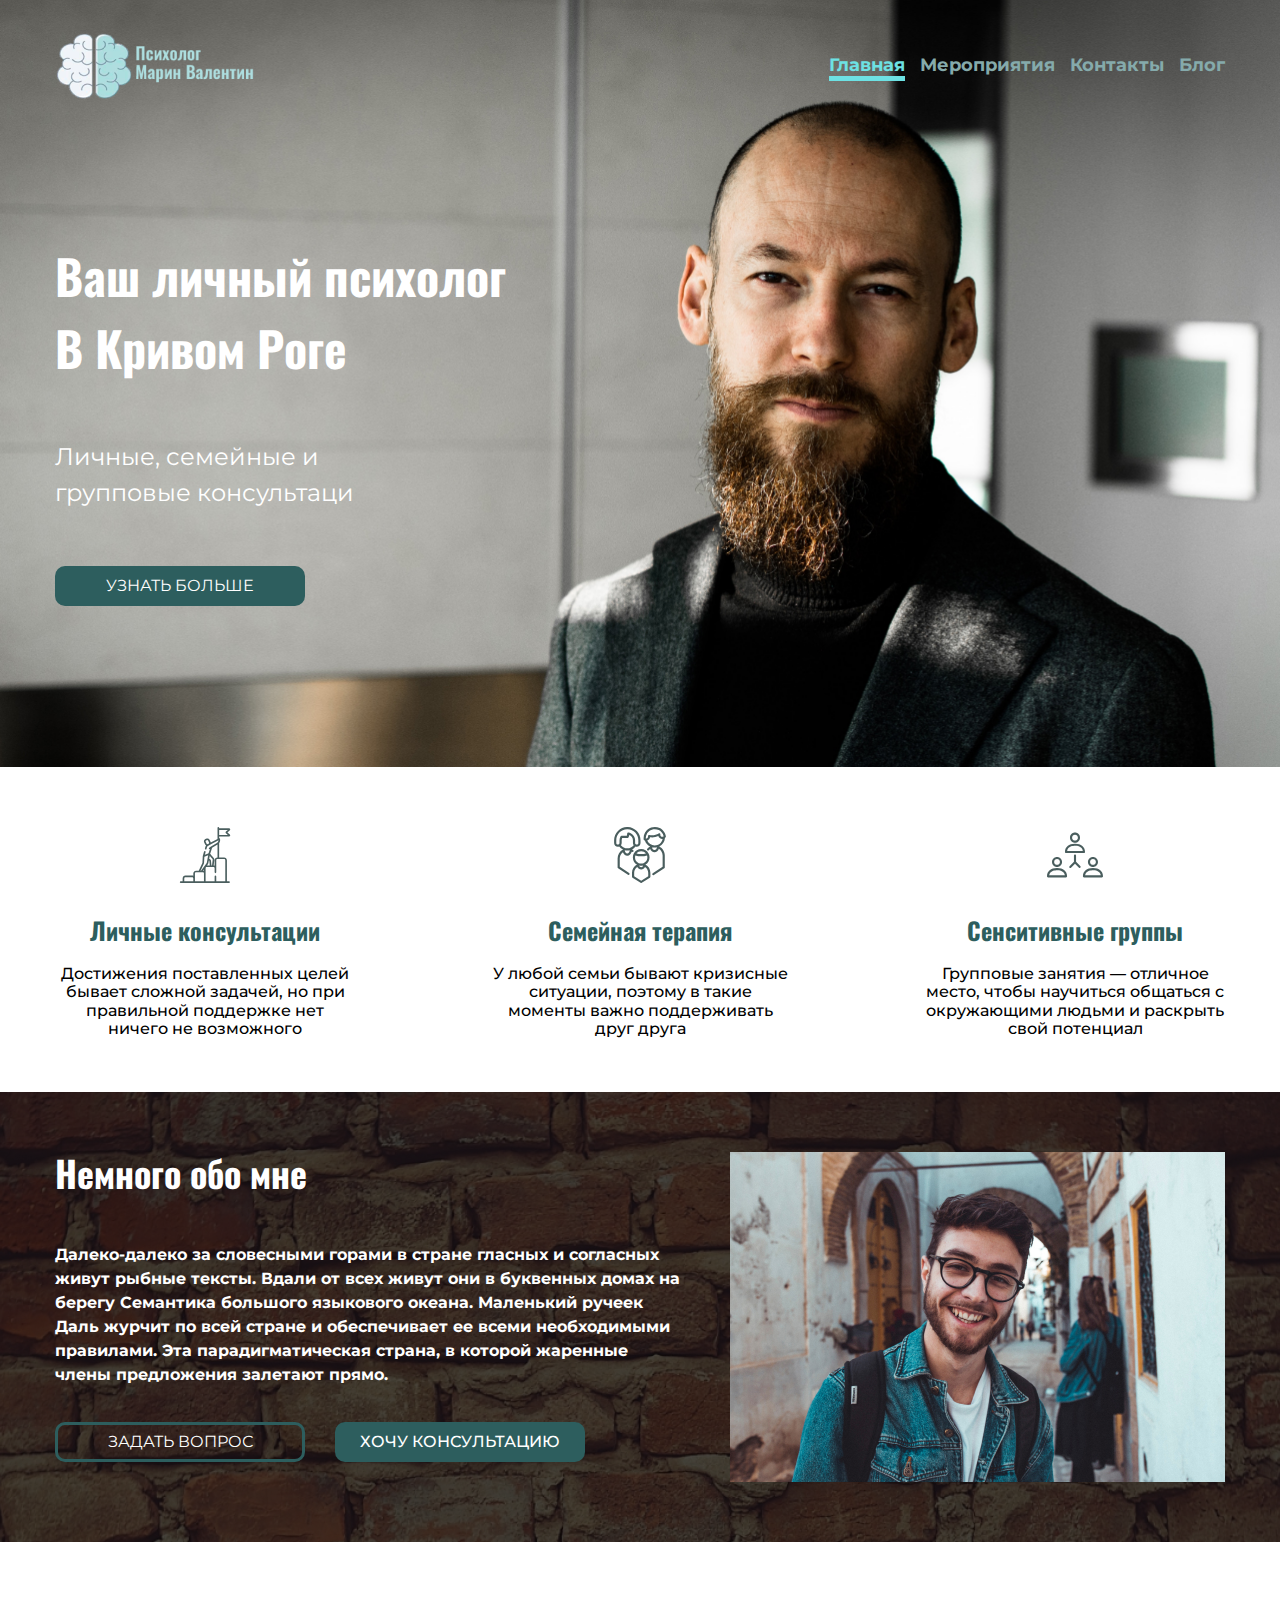
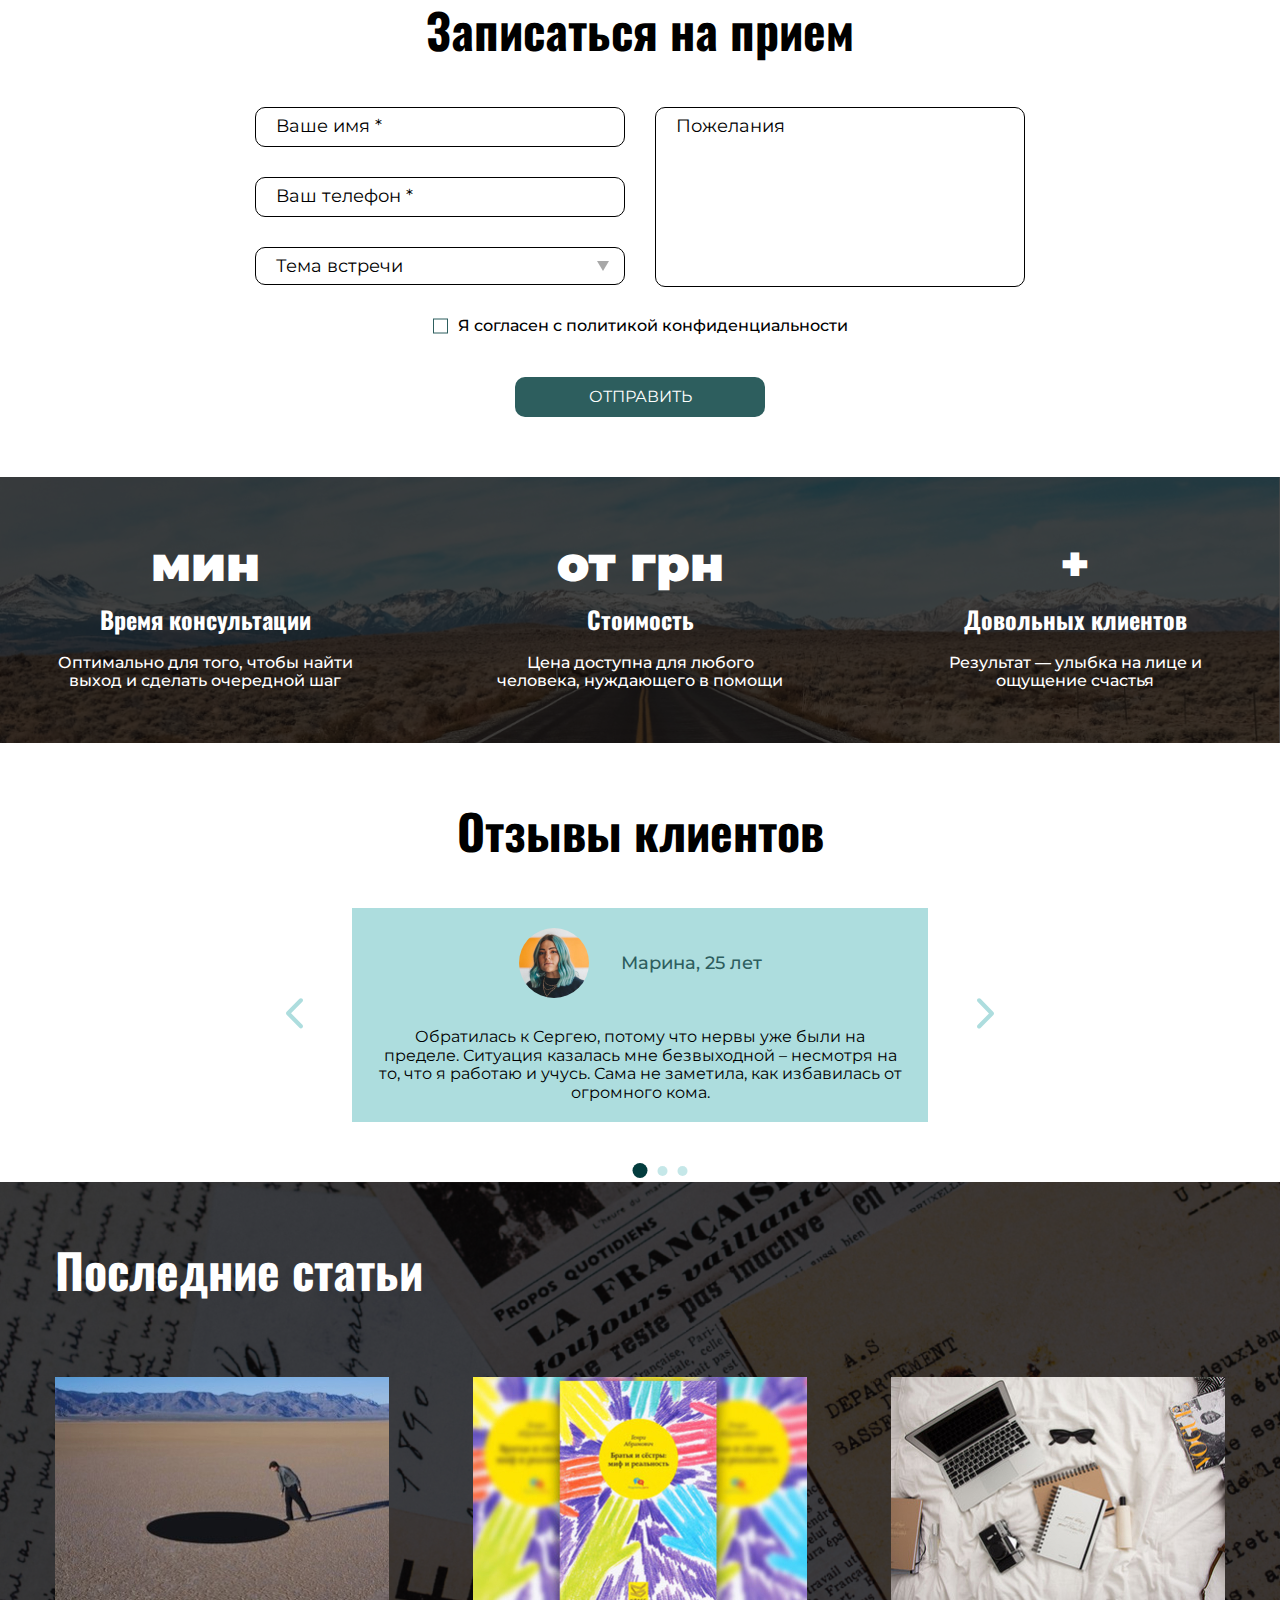
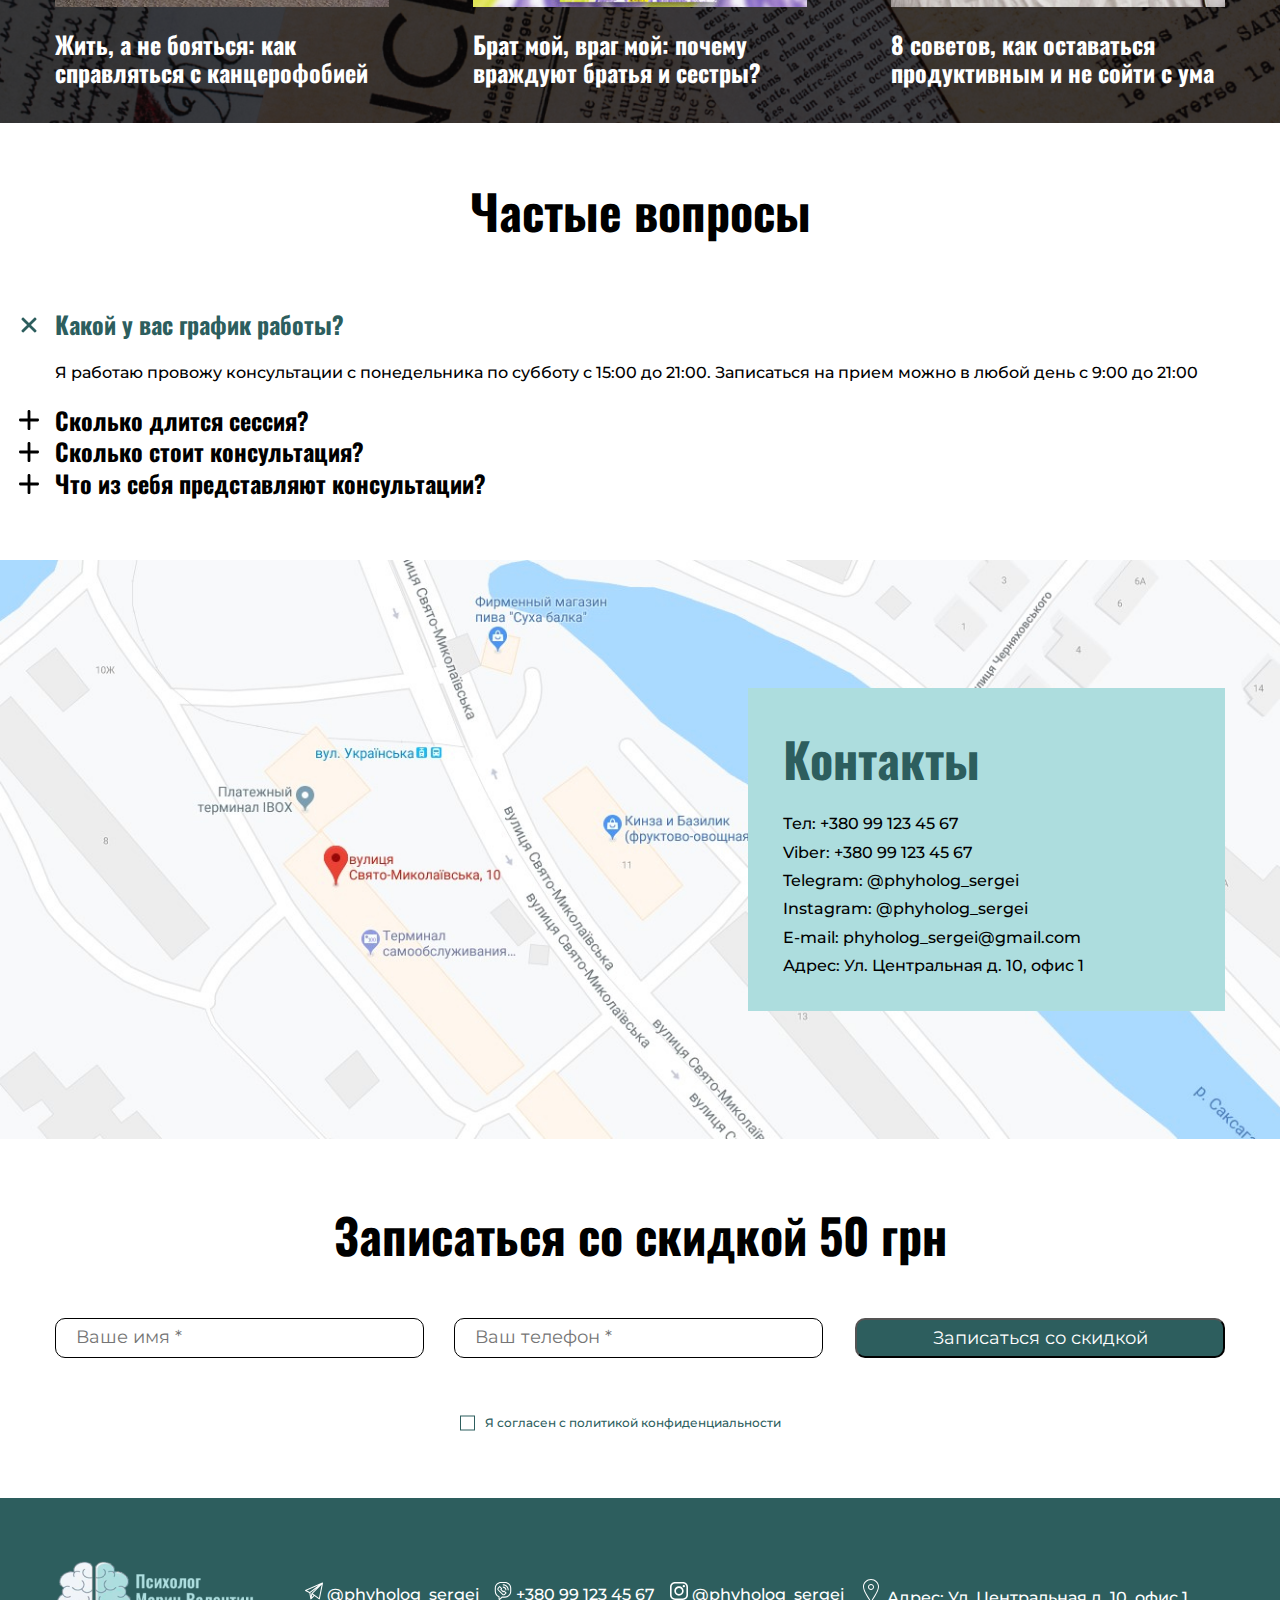
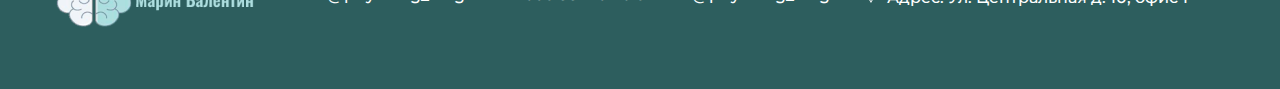
==== commit 0309c8ec: "Added and modified slider and drop-down" ====
--- a/index.html
+++ b/index.html
@@ -181,14 +181,14 @@
       <h2 class="reviews__title">Отзывы клиентов</h2>
 
       <div class="slider">
-        <button class="slider__arrow">
+        <button class="slider__arrow custom_slider__arrow custom_slider__arrow--prev">
           <svg width="17" height="31" viewBox="0 0 17 31" fill="none" xmlns="http://www.w3.org/2000/svg">
             <path
               d="M0.611637 13.8199L13.4349 0.791803C14.2506 -0.0373707 15.5731 -0.0373707 16.3885 0.791803C17.2038 1.62024 17.2038 2.96388 16.3885 3.79226L5.04186 15.3202L16.3881 26.8477C17.2035 27.6764 17.2035 29.02 16.3881 29.8484C15.5727 30.6772 14.2503 30.6772 13.4346 29.8484L0.611307 16.8201C0.203615 16.4056 0 15.8631 0 15.3202C0 14.7771 0.204012 14.2342 0.611637 13.8199Z" />
           </svg>
         </button>
         <div class="slider__list">
-          <div class="slider__elem slider__elem--active">
+          <div class="slider__elem">
             <article class="reviews__item">
               <div class="reviews__photo">
                 <img src="img/reviews-girl.jpg" alt="Марина" />
@@ -198,8 +198,7 @@
                 Обратилась к Сергею, потому что нервы уже были на пределе.
                 Ситуация казалась мне безвыходной – несмотря на то, что я
                 работаю и учусь. Сама не заметила, как избавилась от огромного
-                кома. Наконец-то увидела выход из сложившейся ситуации и
-                теперь есть надежда... Большое спасибо Валентину.
+                кома. 
               </p>
             </article>
           </div>
@@ -230,7 +229,7 @@
             </article>
           </div>
         </div>
-        <button class="slider__arrow">
+        <button class="slider__arrow custom_slider__arrow custom_slider__arrow--next">
           <svg width="17" height="31" viewBox="0 0 17 31" fill="none" xmlns="http://www.w3.org/2000/svg">
             <path
               d="M16.3884 16.89L3.56511 29.9182C2.7494 30.7473 1.42686 30.7473 0.611538 29.9182C-0.203846 29.0897 -0.203846 27.7461 0.611538 26.9177L11.9581 15.3898L0.611868 3.86229C-0.203516 3.03352 -0.203516 1.69001 0.611868 0.86157C1.42725 0.0327972 2.74973 0.0327972 3.56544 0.86157L16.3887 13.8899C16.7964 14.3043 17 14.8469 17 15.3897C17 15.9328 16.796 16.4758 16.3884 16.89Z" />
--- a/css/style.css
+++ b/css/style.css
@@ -106,27 +106,44 @@
  border-color: currentColor;
  color: #fff;
 }
+
 /*slider*/
 .slider {
- display: flex;
- align-items: center;
- max-width: 720px;
- margin: 0 auto;
-}
+  display: flex;
+  align-items: center;
+  max-width: 720px;
+  margin: 0 auto;
+}
+
 .slider__arrow {
- border: none;
- background: none;
-}
+  border: none;
+  background: none;
+  cursor: pointer;
+}
+
+.slider__arrow:hover {
+  box-shadow: 10px 5px 5px #2D5E5E;
+
+}
+
 .slider__arrow svg {
- fill: #adddde;
-}
+  fill: #adddde;
+}
+
 .slider__elem {
- display: none;
- margin: 0 43px;
-}
+  display: none;
+  margin: 0 43px;
+}
+
 .slider__elem.slider__elem--active {
- display: block;
-}
+  display: block;
+}
+
+.hidden {
+  /* display: none; */
+  visibility: hidden;
+}
+
 /*slider*/
 
 /*dropdown*/
@@ -569,6 +586,50 @@
 }
 /*discount*/
 
+/*custom slider */
+.slider {
+  position: relative;
+}
+
+.custom_slider__dots {
+  list-style: none;
+  display: flex;
+  align-items: center;
+  position: absolute;
+  left: 50%;
+  top: calc(100% + 25px);
+  transform: translateX(-50%);
+}
+
+.custom_slider__dot {
+  display: flex;
+  align-items: center;
+  justify-content: center;
+  width: 10px;
+  height: 10px;
+  border-radius: 50%;
+  background-color: #adddde;
+  border: none;
+
+  font-size: 0;
+  overflow: hidden;
+  box-sizing: border-box;
+  padding: 0;
+  margin: 0 5px;
+  cursor: pointer;
+  opacity: 0.7;
+  transition: 0.3s;
+}
+
+.custom_slider__dot--current {
+  width: 15px;
+  height: 15px;
+  opacity: 1;
+  background-color: #033c3d;
+}
+
+/*custom slider */
+
 /*footer*/
 .footer {
   margin-top: 60px;
--- a/css/dropdown.css
+++ b/css/dropdown.css
@@ -76,7 +76,6 @@
 .dropdown__list-item:hover {
 	background: #2d5e5e;
     color: #ffffff;
-	font-size: 20px;
 }
 
 .active,
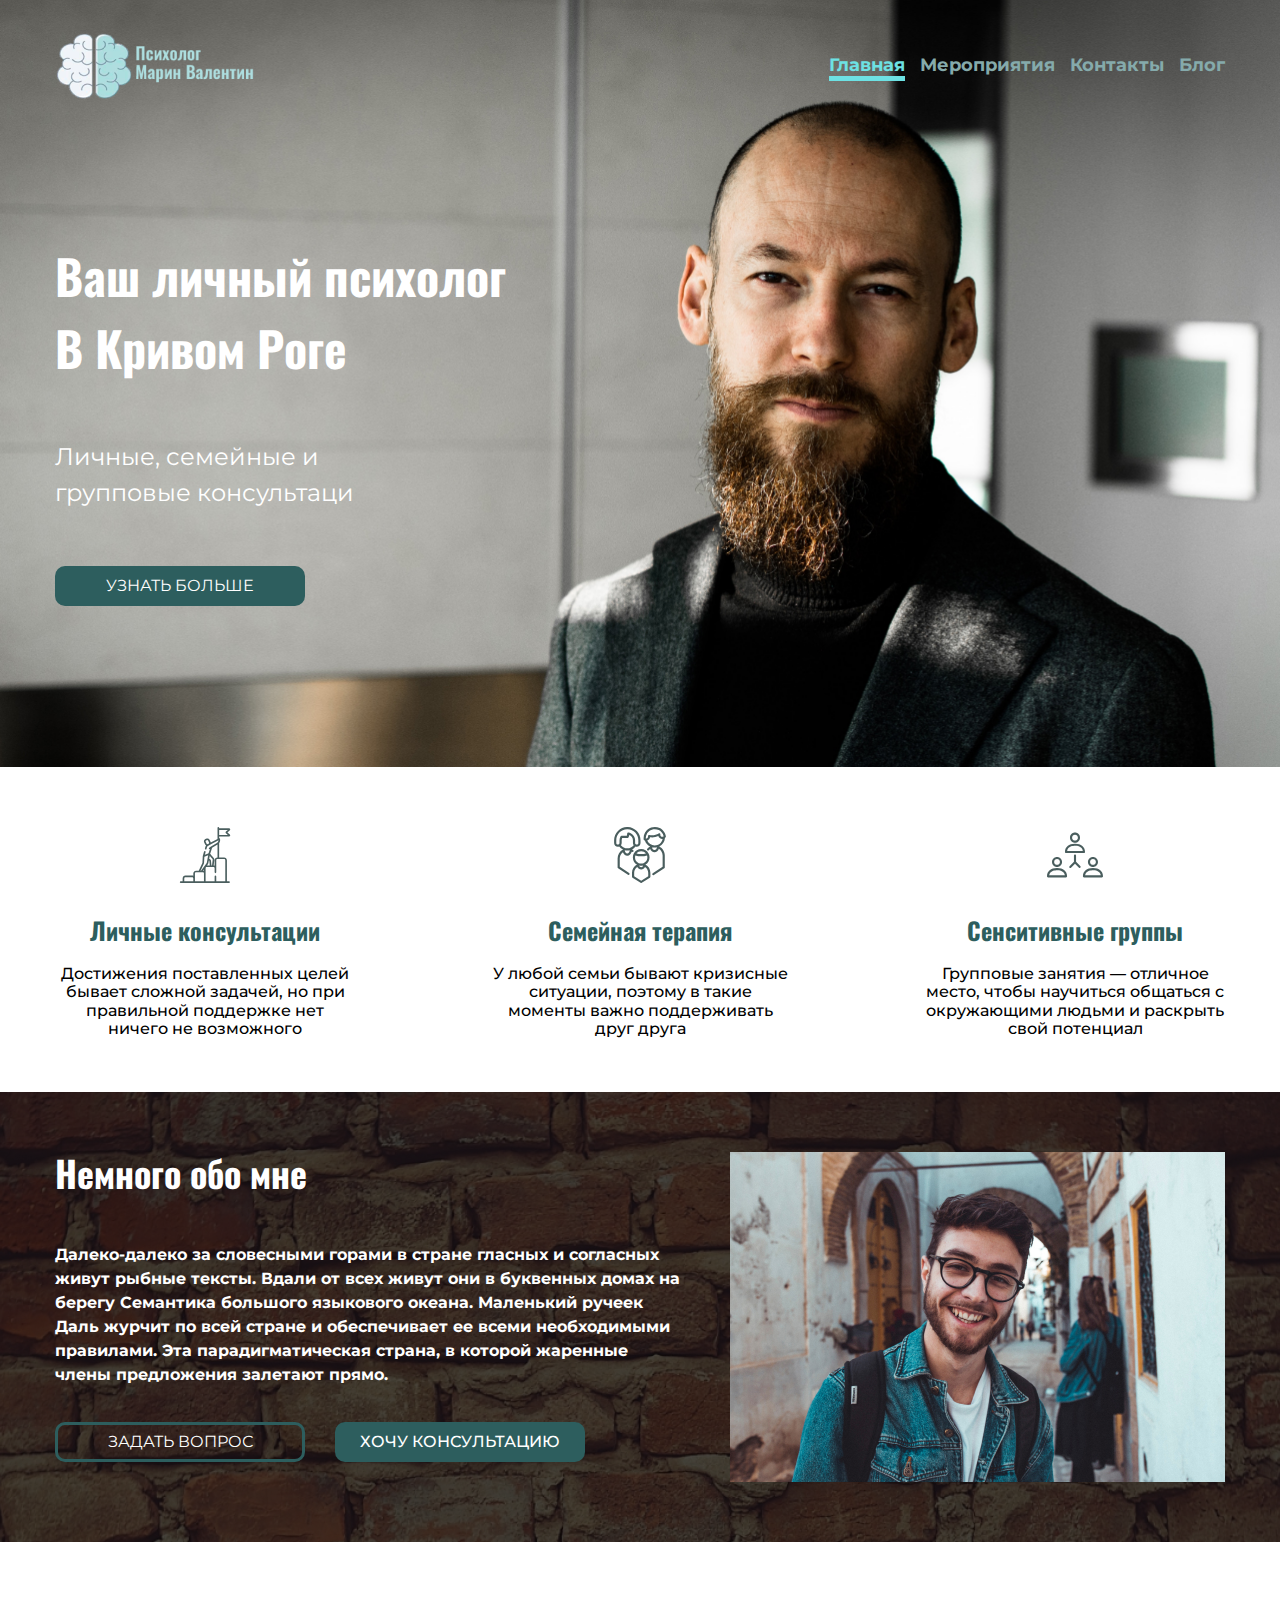
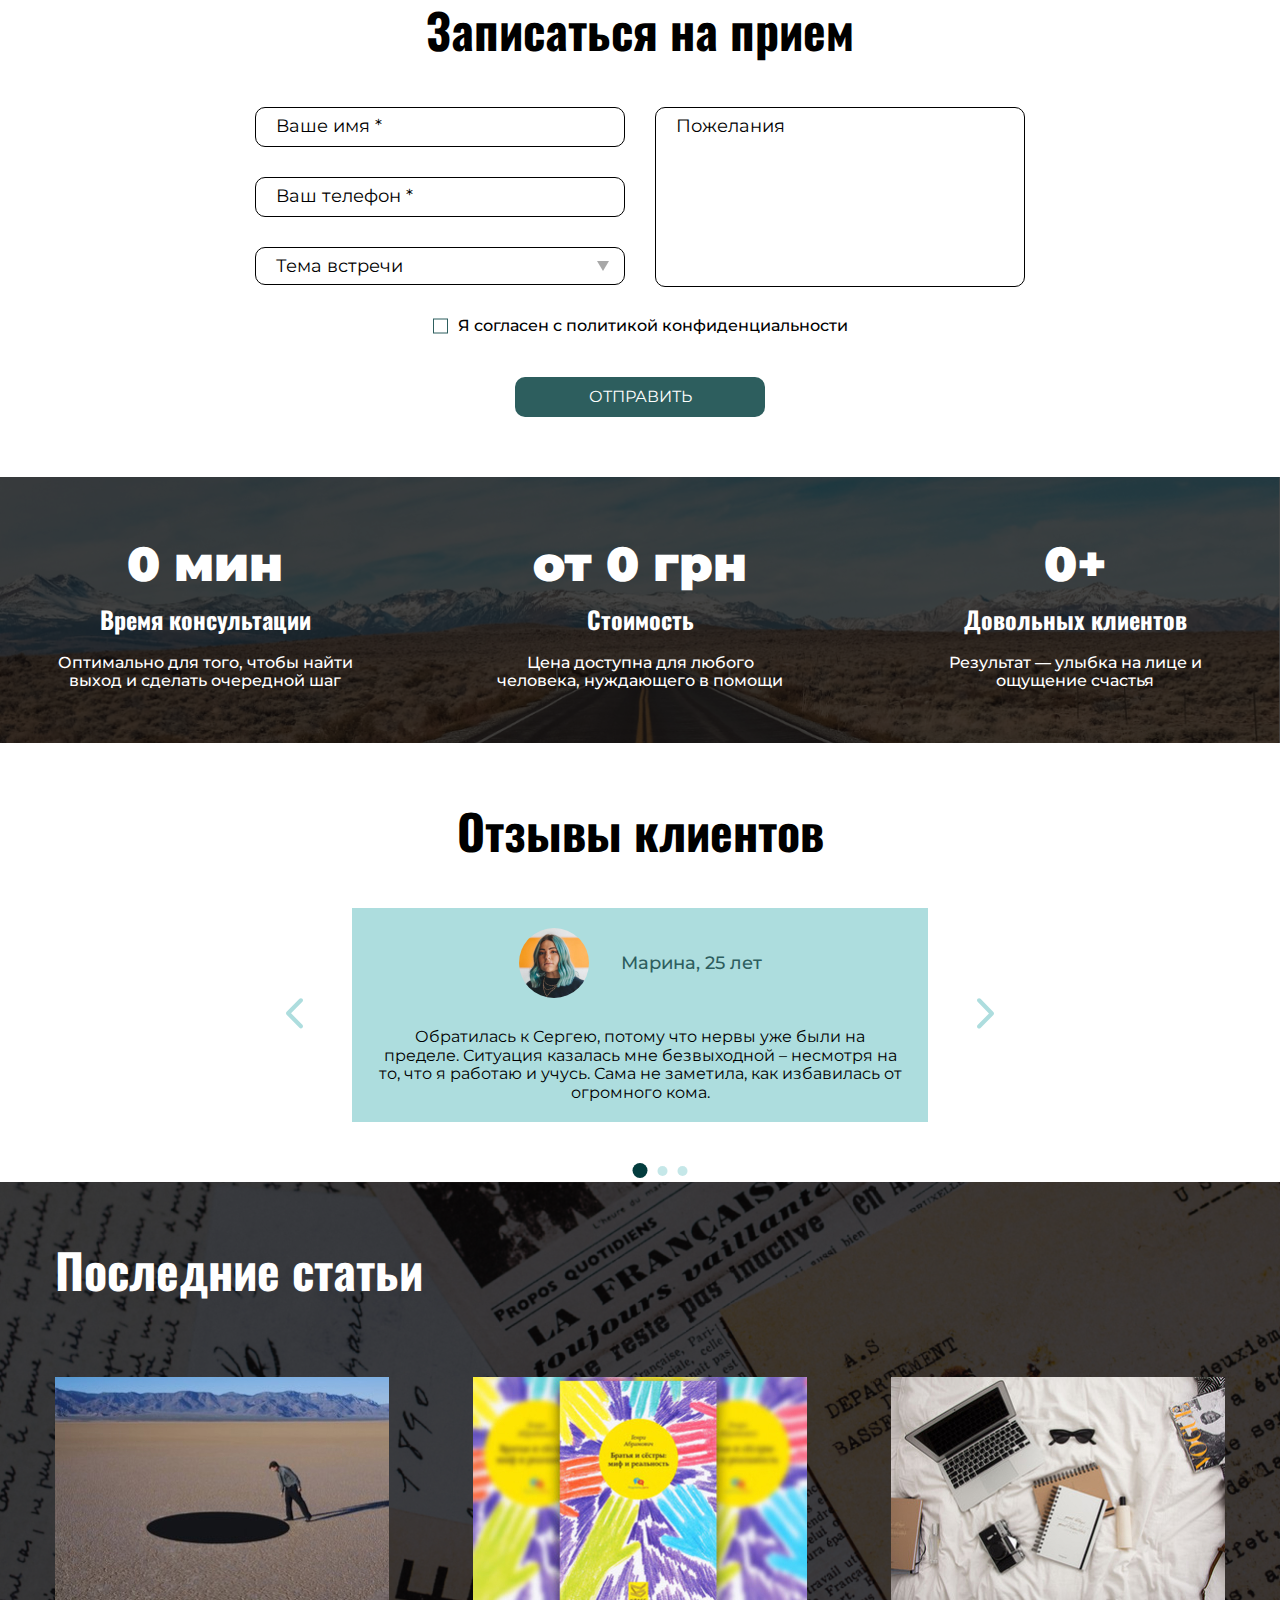
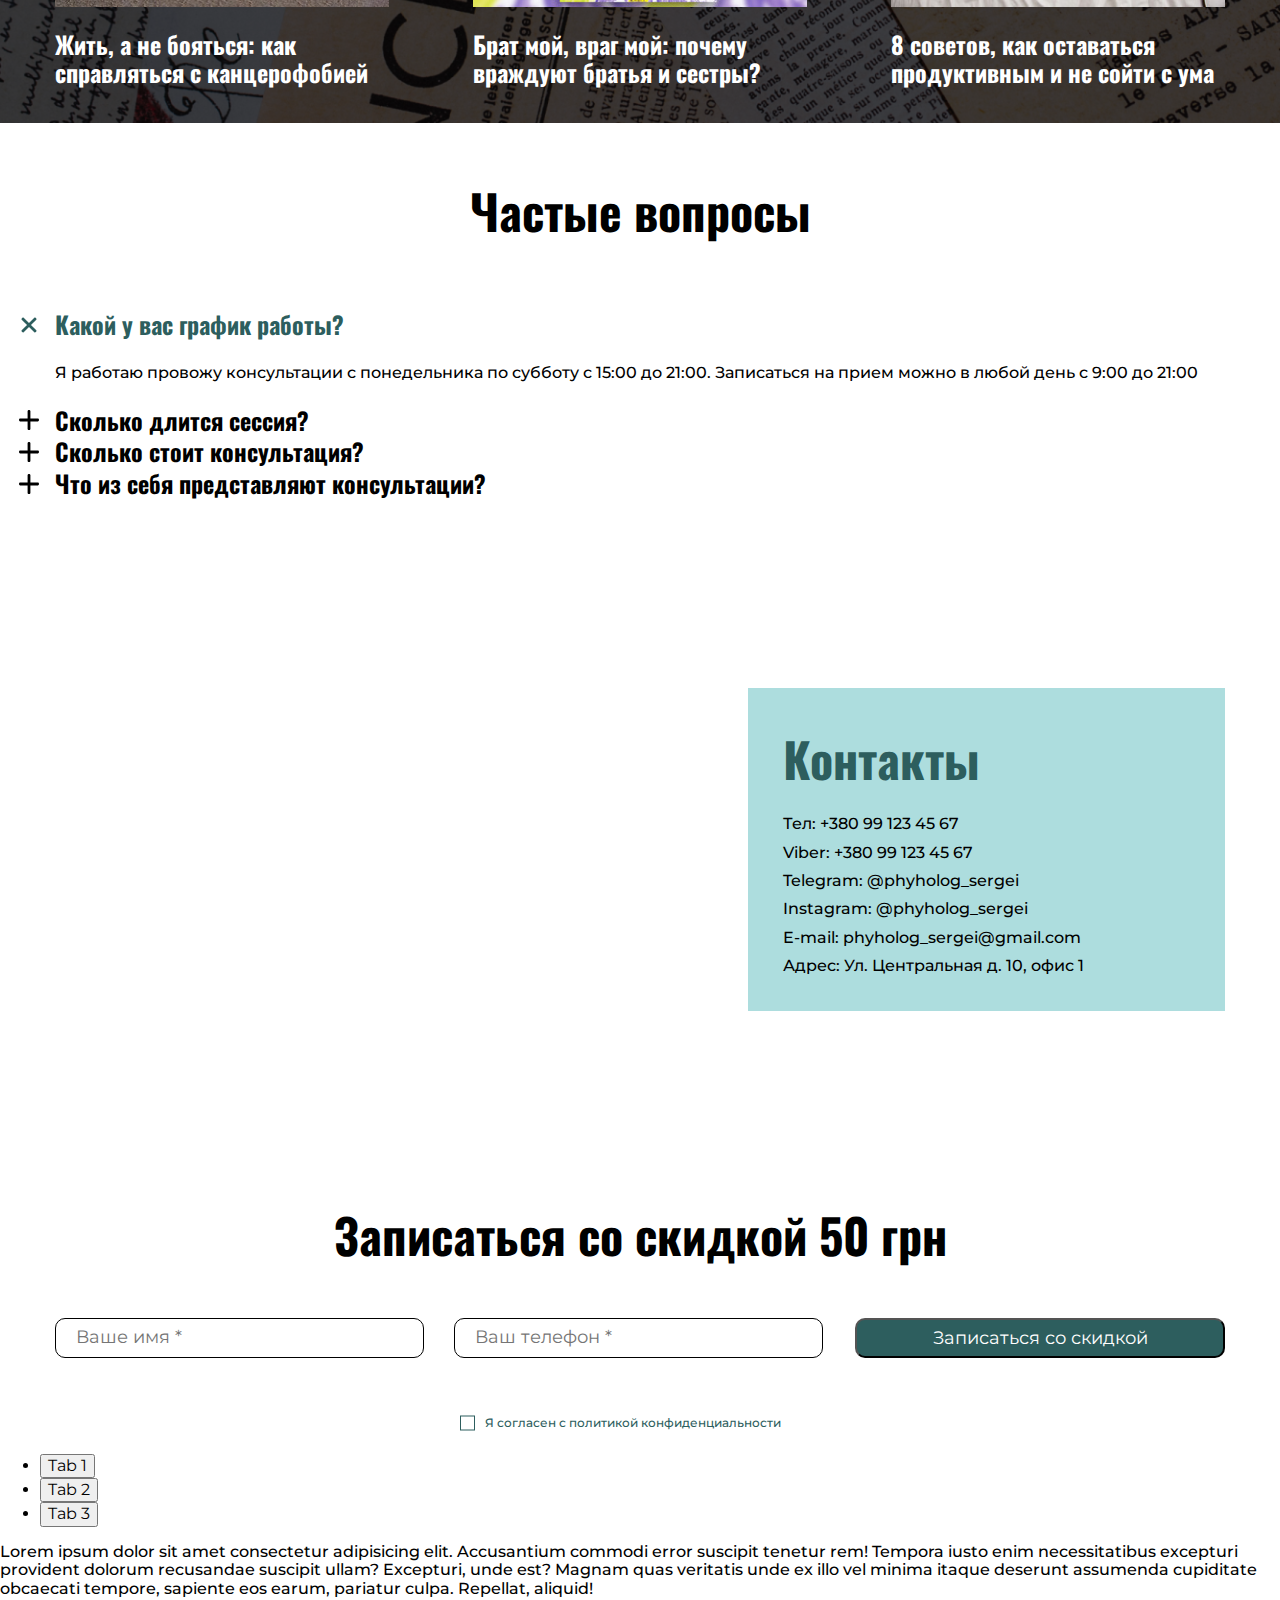
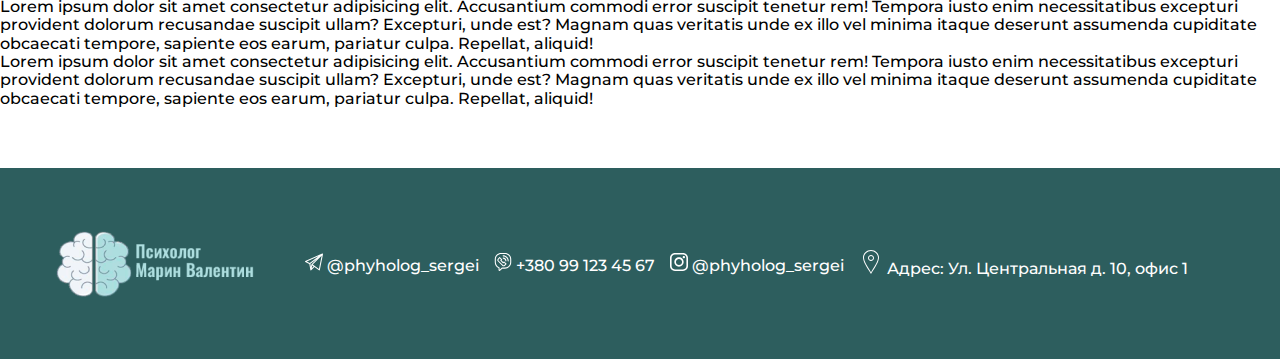
==== commit a91faed4: "interactive map" ====
--- a/index.html
+++ b/index.html
@@ -1,475 +1,711 @@
 <!DOCTYPE html>
 <html lang="ru">
-
-<head>
-  <meta charset="UTF-8" />
-  <meta http-equiv="X-UA-Compatible" content="IE=edge" />
-  <meta name="viewport" content="width=device-width, initial-scale=1.0" />
-  <title>First project</title>
-  
-  <link rel="stylesheet" href="css/normalize.css" />
-  <link rel="stylesheet" href="css/style.css" />
-  <link rel="stylesheet" href="css/dropdown.css" />
-  <link rel="stylesheet" href="css/media.css" />
-  
-</head>
-
-<body>
-  <header class="header center">
-    <a class="logo" href="#">
-      <img src="img/logo.png" alt="лого моего сайта" />
-    </a>
-    <nav class="nav">
-      <ul>
-        <li><a href="#" class="nav__link nav__link--active">Главная</a></li>
-        <li><a href="#" class="nav__link">Мероприятия</a></li>
-        <li><a href="#contacts" class="nav__link">Контакты</a></li>
-        <li><a href="#" class="nav__link">Блог</a></li>
-      </ul>
-    </nav>
-  </header>
-  <main>
-    <section class="center offer">
-      <h1 class="offer__title">Ваш личный психолог В Кривом Роге</h1>
-      <p class="offer__desc">Личные, семейные и групповые консультаци</p>
-      <button class="button">УЗНАТЬ больше</button>
-    </section>
-
-    <section class="center services">
-      <article class="services__item">
-        <div class="services__icon">
-          <!-- <img src="img/goal.svg" alt="цель" /> -->
-          <svg width="56" height="56" viewBox="0 0 56 56" fill="none" xmlns="http://www.w3.org/2000/svg">
-            <path
-              d="M52.8375 7.52806L50.4445 5.42089L52.8375 3.31414C53.2096 2.98602 53.3369 2.4746 53.1622 2.01062C52.9866 1.5462 52.5529 1.24627 52.0569 1.24627H42.1542V0.820738C42.1542 0.367431 41.7868 0 41.3335 0C40.8801 0 40.5127 0.367431 40.5127 0.820738V11.8898L33.7721 15.55C33.7349 15.2535 33.646 14.9621 33.5055 14.6878L32.5557 12.8336C31.9037 11.5604 30.3374 11.0558 29.0651 11.7074L28.3307 12.0833C27.7137 12.3995 27.257 12.9361 27.0442 13.5958C26.8315 14.255 26.8883 14.9579 27.2045 15.5744L28.1542 17.429C28.376 17.8618 28.7037 18.2045 29.089 18.4446C28.5849 19.1235 28.3456 19.9583 28.0995 20.8256L27.9227 21.452C27.7992 21.8882 28.053 22.3419 28.4892 22.465C28.5635 22.4863 28.6387 22.4962 28.7126 22.4962C29.0707 22.4962 29.3996 22.2603 29.5022 21.8985L29.6791 21.2734C30.0388 20.0049 30.2597 19.3256 30.9629 18.9436L32.2237 18.2588L32.3792 18.1793C32.4309 18.1528 32.4792 18.1229 32.5284 18.0934L41.5142 13.2138C41.4574 14.3371 40.8528 15.3983 39.8573 16.0029L34.0139 19.5533C34.0071 19.5571 34.0002 19.561 33.9938 19.5653L32.175 20.6701C31.7879 20.9055 31.6645 21.4105 31.8999 21.7981C32.1216 22.1633 32.583 22.2932 32.9594 22.1099L31.5794 26.2816L30.5707 26.6951L27.8278 27.8192L28.6182 25.025C28.7413 24.5888 28.4879 24.1351 28.0517 24.0116C27.615 23.8877 27.1617 24.1419 27.0383 24.5781L25.7894 28.9946C25.7732 29.0514 25.7625 29.1138 25.7599 29.1732L25.4331 35.1768C25.4233 35.4058 25.472 35.8386 25.366 36.0621L21.7361 43.6986H19.0983C17.553 43.6986 16.296 44.9556 16.296 46.5005V48.8696C15.9423 48.7077 15.5496 48.6171 15.1356 48.6171H8.43685C6.89193 48.6171 5.63497 49.8736 5.63497 51.419V54.3584H3.66452C3.21121 54.3584 2.84378 54.7258 2.84378 55.1791C2.84378 55.6325 3.21121 55.9999 3.66452 55.9999H52.056C52.5093 55.9999 52.8768 55.6325 52.8768 55.1791C52.8768 54.7258 52.5093 54.3584 52.056 54.3584H49.9215V33.2034C49.9215 31.6584 48.6646 30.4015 47.1196 30.4015H42.1542V16.0832C43.0642 14.8498 43.4013 13.2331 42.9788 11.6967C42.9126 11.4553 42.7395 11.2571 42.5088 11.1592C42.3956 11.1109 42.2742 11.0896 42.1542 11.0943V9.59593H52.0565C52.5529 9.59593 52.9866 9.296 53.1617 8.83201C53.3369 8.36802 53.2096 7.85619 52.8375 7.52806V7.52806ZM28.6067 14.0999C28.6849 13.8577 28.8523 13.6603 29.0788 13.5445L29.8132 13.1686C29.9516 13.0976 30.0995 13.0639 30.2456 13.0639C30.5917 13.0639 30.9262 13.2531 31.0945 13.5817L32.0447 15.4364C32.2665 15.8696 32.1229 16.3947 31.7286 16.66L31.4611 16.8048L30.8967 17.0941C30.4297 17.3333 29.8547 17.1479 29.6154 16.6805L28.6652 14.8263C28.5494 14.5998 28.5285 14.3418 28.6067 14.0999V14.0999ZM26.9575 43.9511C26.6785 43.8238 26.3752 43.7405 26.0564 43.711L26.9575 42.5143V43.9511ZM30.8544 37.3378C31.2492 36.8649 31.3581 36.3124 31.4461 35.8672C31.4684 35.7613 31.8734 33.549 31.8734 33.549C31.8734 33.549 32.2566 33.7878 32.2968 33.8049C32.3246 33.8173 32.3442 33.8447 32.3472 33.8767L32.7937 38.4153H30.0431L30.8544 37.3378ZM35.7079 32.8077L35.0149 38.4115H34.4428L33.981 33.7161C33.922 33.1145 33.5537 32.5894 33.0141 32.3284L32.1887 31.805L32.7386 28.7574C32.7386 28.7574 35.0551 31.5093 35.1089 31.5794C35.5883 32.2028 35.7523 32.4523 35.7079 32.8077ZM26.8426 36.7798C27.0083 36.2808 27.0853 35.7728 27.0724 35.2563L27.3707 29.7807L31.1667 28.2251L30.4767 32.0472C30.4746 32.0575 30.4725 32.0682 30.4712 32.0784L29.9004 35.2388C29.826 35.566 29.7611 36.0625 29.5569 36.3321L24.0108 43.6986H23.5536L26.8426 36.7798ZM7.27645 51.4185C7.27645 50.7789 7.79683 50.2586 8.43685 50.2586H15.1356C15.7756 50.2586 16.2965 50.7789 16.2965 51.4185V54.3584H7.27645V51.4185ZM17.9375 51.4185V46.5005C17.9375 45.8605 18.4583 45.3401 19.0983 45.3401H25.7971C26.4371 45.3401 26.9575 45.8605 26.9575 46.5005V54.3584H17.9379V51.4185H17.9375ZM48.28 33.2034V54.3584H39.2605V49.4374C39.2605 48.9841 38.893 48.6167 38.4397 48.6167C37.986 48.6167 37.6186 48.9841 37.6186 49.4374V54.3584H28.599V41.2168C28.599 40.5772 29.1194 40.0568 29.7594 40.0568H36.4582C37.0982 40.0568 37.6186 40.5772 37.6186 41.2168V45.3311C37.6186 45.7845 37.986 46.1519 38.4393 46.1519C38.893 46.1519 39.26 45.7845 39.26 45.3311V33.2034C39.26 32.5633 39.7808 32.043 40.4209 32.043H41.3249C41.3275 32.043 41.3305 32.0434 41.3335 32.0434C41.336 32.0434 41.339 32.043 41.3416 32.043H47.1192C47.7592 32.043 48.28 32.5638 48.28 33.2034V33.2034ZM40.4209 30.4015C38.8759 30.4015 37.619 31.6584 37.619 33.2034V38.6678C37.325 38.5337 37.0046 38.4487 36.6675 38.4239L37.337 33.0098C37.4686 31.9545 36.9303 31.2551 36.4099 30.5784C36.3548 30.5066 33.1645 26.7186 33.1645 26.7186L35.1217 20.8013L40.5127 17.526V30.4015H40.4209ZM42.1542 7.95402V2.88818H50.8371L48.967 4.53478C48.7124 4.75908 48.5663 5.08208 48.5663 5.42131C48.5663 5.76055 48.7124 6.08354 48.967 6.30785L50.8371 7.95445H42.1542V7.95402Z"
-              fill="#4A5E5E" />
-          </svg>
-        </div>
-        <h2 class="services__title">Личные консультации</h2>
-        <p class="services__desc">
-          Достижения поставленных целей бывает сложной задачей, но при
-          правильной поддержке нет ничего не возможного
-        </p>
-      </article>
-      <article class="services__item">
-        <div class="services__icon">
-          <svg width="56" height="56" viewBox="0 0 56 56" fill="none" xmlns="http://www.w3.org/2000/svg">
-            <path
-              d="M53.8726 9.20551C53.5014 7.16993 52.5714 5.27719 51.1829 3.73072C51.1802 3.72773 51.1776 3.72461 51.1749 3.72162C50.4637 2.91856 49.2851 1.81447 47.7097 1.11483L47.6738 1.09893C46.1533 0.369661 44.5216 0 42.8243 0C40.3142 0 37.9399 0.810265 35.9581 2.34341C35.9562 2.3449 35.9473 2.35197 35.9448 2.35374C34.2411 3.68411 33.1168 5.58515 32.9776 5.82733C32.9713 5.83793 32.9652 5.84866 32.9594 5.8594C32.0655 7.49814 31.5931 9.35569 31.5931 11.2313C31.5931 11.6208 31.6135 12.0151 31.654 12.4029C31.6917 12.7654 31.9086 13.0848 32.2313 13.2537C32.4357 13.3607 32.6494 13.4497 32.8689 13.5201C33.7438 16.1982 35.6548 18.3401 38.0842 19.5446C37.0428 20.0765 36.1075 20.7799 35.2984 21.64C34.8871 22.0773 34.9081 22.7654 35.3456 23.1768C35.7829 23.5881 36.471 23.567 36.8824 23.1296C37.2712 22.7162 37.6968 22.349 38.1557 22.0304C38.8139 23.8952 40.5103 25.2613 42.4397 25.2613H42.602C44.5347 25.2613 46.2294 23.7972 46.8487 21.8161C49.1446 23.2554 50.6134 25.8196 50.6134 28.5626V39.8561L40.7245 46.2729C40.2207 46.5997 40.0773 47.273 40.4043 47.7767C40.6125 48.0975 40.9613 48.2722 41.3173 48.2722C41.5202 48.2722 41.7253 48.2155 41.908 48.0969L52.2924 41.3587C52.6013 41.1582 52.7879 40.8149 52.7879 40.4466V28.5626C52.7879 24.7123 50.6384 21.2611 47.2414 19.539C50.4584 17.9335 52.7333 14.6929 52.9562 10.9187C53.263 10.6405 53.5298 10.3137 53.7432 9.94606C53.8733 9.72263 53.9191 9.45993 53.8726 9.20551ZM42.6021 23.087H42.4398C41.1387 23.087 40.0394 21.8258 40.0394 20.3329C40.0394 20.3142 40.0389 20.2958 40.038 20.2773C40.881 20.4989 41.7628 20.6162 42.6669 20.6162C43.4397 20.6162 44.1938 20.5301 44.9192 20.3668C44.8341 21.8368 43.7879 23.087 42.6021 23.087ZM42.6668 18.4417C39.3884 18.4417 36.4815 16.4888 35.2081 13.5614C36.7177 13.1344 37.8725 11.8536 38.116 10.2762C38.7647 10.3595 39.4221 10.4015 40.0816 10.4015C42.2931 10.4015 44.4235 9.93791 46.3315 9.05018C46.8232 10.7388 48.385 11.9763 50.2303 11.9763C50.3649 11.9763 50.4986 11.9695 50.6311 11.9562C49.8645 15.6501 46.5748 18.4417 42.6668 18.4417ZM50.2303 9.802C49.1908 9.802 48.345 8.95654 48.345 7.91714V7.31209C48.345 6.91647 48.1302 6.55211 47.7839 6.36062C47.4375 6.16899 47.0145 6.18082 46.6797 6.39133C44.7665 7.59232 42.485 8.22714 40.0815 8.22714C39.1416 8.22714 38.2079 8.12806 37.3064 7.93263C36.9853 7.86291 36.6496 7.94242 36.3936 8.14885C36.1377 8.35529 35.9888 8.66638 35.9888 8.99513V9.65468C35.9888 10.6939 35.1432 11.5395 34.1038 11.5395C34.0326 11.5395 33.9622 11.5356 33.8926 11.5279C33.8765 11.5254 33.8603 11.5234 33.8441 11.5217C33.8198 11.5185 33.7957 11.5145 33.7717 11.5103C33.7688 11.4171 33.7673 11.3241 33.7673 11.2314C33.7673 9.7229 34.1458 8.22958 34.8621 6.91198C34.8649 6.90668 34.8679 6.90152 34.8702 6.89758C34.8795 6.88086 35.8615 5.17838 37.2813 4.06899C37.2842 4.06668 37.2878 4.06396 37.2885 4.06342C38.8859 2.82764 40.8002 2.17448 42.8243 2.17448C44.1936 2.17448 45.5088 2.47224 46.7335 3.05949C46.7547 3.06968 46.7861 3.08395 46.8271 3.10203C48.0363 3.63912 48.9646 4.50837 49.5341 5.14862C49.5403 5.15596 49.5467 5.16316 49.5532 5.1705C50.5793 6.30897 51.2964 7.68053 51.6426 9.15985C51.287 9.56267 50.7727 9.802 50.2303 9.802ZM33.4068 37.6196C35.8705 36.1699 37.5277 33.4899 37.5277 30.4306C37.5277 29.0539 37.192 27.7538 36.5985 26.6083C36.5772 26.5602 36.5529 26.5144 36.5257 26.4709C35.1142 23.8677 32.3567 22.096 29.1931 22.096C26.0288 22.096 23.2707 23.8683 21.8596 26.4726C21.8333 26.515 21.8095 26.5597 21.7887 26.6065C21.1944 27.7524 20.8586 29.0531 20.8586 30.4306C20.8586 33.4894 22.515 36.1688 24.978 37.6186C21.9292 39.1947 19.998 42.3232 19.998 45.7855V49.751C19.998 50.1227 20.1879 50.4685 20.5014 50.6682L28.6093 55.8298C28.7875 55.9432 28.9903 55.9999 29.1932 55.9999C29.3949 55.9999 29.5966 55.9439 29.7739 55.8317L37.901 50.6971C38.218 50.4969 38.4093 50.1477 38.4075 49.7728L38.3884 45.7804C38.3718 42.3099 36.4426 39.1917 33.4068 37.6196ZM29.1931 24.2704C31.0855 24.2704 32.7811 25.128 33.9121 26.4751C32.447 26.8949 30.8404 27.1138 29.1933 27.1138C27.5458 27.1138 25.9389 26.8949 24.474 26.4751C25.605 25.128 27.3007 24.2704 29.1931 24.2704ZM23.0329 30.4306C23.0329 29.7243 23.1524 29.0452 23.3722 28.4128C25.1663 28.9874 27.1572 29.2883 29.1933 29.2883C31.2289 29.2883 33.2195 28.9874 35.0139 28.4128C35.2338 29.0452 35.3532 29.7243 35.3532 30.4306C35.3532 33.8273 32.5899 36.5908 29.1931 36.5908C25.7964 36.5908 23.0329 33.8273 23.0329 30.4306ZM31.1229 38.5398C30.987 39.5683 30.0849 40.2636 29.2686 40.2636H29.1362C28.2718 40.2636 27.3117 39.5324 27.1874 38.5213C27.8299 38.6806 28.5018 38.7652 29.1929 38.7652C29.857 38.7652 30.5033 38.6871 31.1229 38.5398ZM29.1954 53.6253L22.1723 49.1543V45.7857C22.1723 43.395 23.3803 41.2121 25.3355 39.9256C26.0149 41.4758 27.6164 42.4381 29.1362 42.4381H29.2686C30.9094 42.4381 32.3598 41.3703 32.9863 39.8867C34.9698 41.1656 36.2022 43.3656 36.2138 45.7908L36.2301 49.1808L29.1954 53.6253ZM21.3859 24.4414C21.7028 23.9313 21.5462 23.2609 21.0363 22.944C20.7053 22.7382 20.362 22.5516 20.0097 22.3856C21.3532 21.6987 22.5417 20.7149 23.4852 19.4843C23.8737 19.6191 24.2908 19.6925 24.7246 19.6925C26.8139 19.6925 28.5137 17.9927 28.5137 15.9034V13.2015C28.5137 9.76694 27.2016 6.51406 24.8194 4.04235C22.4439 1.57786 19.2547 0.146234 15.8394 0.0111442C15.8392 0.0111442 15.8388 0.0111442 15.8385 0.0111442C15.5417 -0.000271809 15.2654 -0.00298991 14.9937 0.00366943C11.5936 0.085756 8.38642 1.46193 5.96283 3.87859C3.47808 6.35613 2.10965 9.66718 2.10965 13.2017V15.9036C2.10965 17.9928 3.80941 19.6926 5.89882 19.6926C6.33263 19.6926 6.74958 19.6194 7.138 19.4845C8.17726 20.8401 9.51402 21.8962 11.0279 22.5858C7.67305 24.3501 5.59806 27.7654 5.59806 31.5473V40.4469C5.59806 40.8152 5.78452 41.1585 6.09357 41.359L15.9569 47.7589C16.1397 47.8775 16.3447 47.9342 16.5476 47.9342C16.9036 47.9342 17.2526 47.7594 17.4607 47.4387C17.7875 46.9349 17.6441 46.2616 17.1405 45.9349L7.77254 39.8564V31.5473C7.77254 29.0317 8.9439 26.722 10.9062 25.2316C11.5792 27.1845 13.3074 28.6519 15.2182 28.6519H15.3805C17.4558 28.6519 19.1122 26.7734 19.6955 24.6747C19.7603 24.7125 19.8246 24.7513 19.8883 24.7908C20.3985 25.108 21.0689 24.9513 21.3859 24.4414ZM8.58783 9.25009C7.88493 10.4439 7.51337 11.8103 7.51337 13.2017V15.9036C7.51337 16.4187 7.27091 16.8782 6.89405 17.174C6.8617 17.1951 6.83085 17.2176 6.8015 17.2416C6.54369 17.4162 6.23287 17.5181 5.89868 17.5181C5.00837 17.5181 4.28413 16.7939 4.28413 15.9036V13.2015C4.28413 7.16558 9.01145 2.32329 15.0458 2.17733C15.2714 2.17176 15.5031 2.17421 15.7542 2.18386C21.6896 2.41911 26.3391 7.25854 26.3391 13.2015V15.9034C26.3391 16.7938 25.6147 17.518 24.7244 17.518C24.3902 17.518 24.0792 17.4159 23.8213 17.2413C23.7921 17.2175 23.7613 17.1951 23.7291 17.174C23.3523 16.8782 23.1097 16.4185 23.1097 15.9034V13.2015C23.1097 9.36384 20.2508 6.04749 16.4596 5.48743C16.1615 5.44312 15.8586 5.52494 15.6231 5.71276C15.3876 5.90058 15.2404 6.17756 15.2167 6.4779C15.1571 7.23788 15.0193 7.98726 14.806 8.71449H9.52462C9.13961 8.71449 8.78313 8.91821 8.58783 9.25009ZM15.3805 26.4774H15.2182C13.9891 26.4774 12.7827 24.9853 12.7827 23.4649C12.7827 23.3711 12.7706 23.2789 12.7475 23.1904C13.5732 23.4004 14.4331 23.5098 15.3117 23.5098C16.1435 23.5098 16.9586 23.4116 17.7437 23.2232C17.6698 24.8041 16.4733 26.4774 15.3805 26.4774ZM15.3117 21.3353C12.7776 21.3353 10.4389 20.1816 8.90232 18.2108C9.39456 17.5714 9.68771 16.7709 9.68771 15.9034V13.2015C9.68771 12.4006 9.85813 11.6117 10.184 10.889H15.5907C16.0459 10.889 16.4528 10.6056 16.6106 10.1786C16.8824 9.44335 17.0875 8.68486 17.2239 7.91238C19.4007 8.70471 20.9353 10.813 20.9353 13.2015V15.9034C20.9353 16.7709 21.2285 17.5714 21.7209 18.2108C20.1845 20.1817 17.8458 21.3353 15.3117 21.3353Z"
-              fill="#4A5E5E" />
-          </svg>
-        </div>
-        <h2 class="services__title">Семейная терапия</h2>
-        <p class="services__desc">
-          У любой семьи бывают кризисные ситуации, поэтому в такие моменты
-          важно поддерживать друг друга
-        </p>
-      </article>
-      <article class="services__item">
-        <div class="services__icon">
-          <svg width="56" height="56" viewBox="0 0 56 56" fill="none" xmlns="http://www.w3.org/2000/svg">
-            <path
-              d="M28 16.7155C21.8083 16.7155 17.9623 19.8853 17.9623 25.0204C17.9623 25.6039 18.4354 26.077 19.0189 26.077H36.9812C37.5647 26.077 38.0378 25.6039 38.0378 25.0204C38.0378 19.8959 34.1917 16.7155 28 16.7155ZM20.1495 23.9638C20.8468 19.2196 26.2672 18.8287 28 18.8287C29.7328 18.8287 35.1532 19.2196 35.8506 23.9638H20.1495Z"
-              fill="#4A5E5E" />
-            <path
-              d="M28 5.62112C25.2281 5.62112 22.9811 7.86812 22.9811 10.64C22.987 13.4095 25.2305 15.653 28 15.6589C30.7719 15.6589 33.0189 13.4119 33.0189 10.64C33.0189 7.86812 30.7719 5.62112 28 5.62112ZM28 13.5457C26.3953 13.5457 25.0944 12.2447 25.0944 10.64C25.0944 9.03527 26.3953 7.73433 28 7.73433C29.6047 7.73433 30.9057 9.03527 30.9057 10.64C30.9057 12.2447 29.6047 13.5457 28 13.5457Z"
-              fill="#4A5E5E" />
-            <path
-              d="M10.0377 41.0173C3.84604 41.0173 0 44.1871 0 49.3222C0 49.9058 0.473094 50.3788 1.0566 50.3788H19.0189C19.6024 50.3788 20.0755 49.9058 20.0755 49.3222C20.0755 44.1977 16.2294 41.0173 10.0377 41.0173ZM2.18717 48.2656C2.88453 43.5215 8.29434 43.1305 10.0377 43.1305C11.7811 43.1305 17.1909 43.5215 17.8883 48.2656H2.18717Z"
-              fill="#4A5E5E" />
-            <path
-              d="M10.0377 29.923C7.26586 29.923 5.01886 32.17 5.01886 34.9419C5.02467 37.7114 7.26824 39.955 10.0377 39.9608C12.8096 39.9608 15.0566 37.7138 15.0566 34.9419C15.0566 32.17 12.8096 29.923 10.0377 29.923ZM10.0377 37.8476C8.43302 37.8476 7.13207 36.5466 7.13207 34.9419C7.13207 33.3372 8.43302 32.0362 10.0377 32.0362C11.6425 32.0362 12.9434 33.3372 12.9434 34.9419C12.9434 36.5466 11.6425 37.8476 10.0377 37.8476Z"
-              fill="#4A5E5E" />
-            <path
-              d="M45.9623 41.0173C39.7706 41.0173 35.9245 44.1871 35.9245 49.3222C35.9245 49.9058 36.3976 50.3788 36.9811 50.3788H54.9434C55.5269 50.3788 56 49.9058 56 49.3222C56 44.1977 52.154 41.0173 45.9623 41.0173ZM38.1117 48.2656C38.8091 43.5215 44.2189 43.1305 45.9623 43.1305C47.7057 43.1305 53.1155 43.5215 53.8128 48.2656H38.1117Z"
-              fill="#4A5E5E" />
-            <path
-              d="M45.9623 29.923C43.1904 29.923 40.9434 32.17 40.9434 34.9419C40.9492 37.7114 43.1928 39.955 45.9623 39.9608C48.7341 39.9608 50.9811 37.7138 50.9811 34.9419C50.9811 32.17 48.7341 29.923 45.9623 29.923ZM45.9623 37.8476C44.3575 37.8476 43.0566 36.5466 43.0566 34.9419C43.0566 33.3372 44.3575 32.0362 45.9623 32.0362C47.567 32.0362 48.8679 33.3372 48.8679 34.9419C48.8679 36.5466 47.567 37.8476 45.9623 37.8476Z"
-              fill="#4A5E5E" />
-            <path
-              d="M33.4627 39.1894L29.0566 34.7622V28.5283C29.0566 27.9448 28.5835 27.4717 28 27.4717C27.4165 27.4717 26.9434 27.9448 26.9434 28.5283V34.7622L22.5374 39.1683C22.1201 39.5797 22.1154 40.2514 22.5268 40.6687C22.9382 41.0859 23.6099 41.0906 24.0272 40.6792L28 36.6958L31.9728 40.6792C32.4161 41.0588 33.0831 41.0072 33.4627 40.5639C33.8014 40.1684 33.8014 39.585 33.4627 39.1894Z"
-              fill="#4A5E5E" />
-          </svg>
-        </div>
-        <h2 class="services__title">Сенситивные группы</h2>
-        <p class="services__desc">
-          Групповые занятия — отличное место, чтобы научиться общаться с
-          окружающими людьми и раскрыть свой потенциал
-        </p>
-      </article>
-    </section>
-
-    <section class="center about">
-      <div class="about__content">
-        <h2 class="about__title">Немного обо мне</h2>
-        <p class="about__text">
-          Далеко-далеко за словесными горами в стране гласных и согласных
-          живут рыбные тексты. Вдали от всех живут они в буквенных домах на
-          берегу Семантика большого языкового океана. Маленький ручеек Даль
-          журчит по всей стране и обеспечивает ее всеми необходимыми
-          правилами. Эта парадигматическая страна, в которой жаренные члены
-          предложения залетают прямо.
-        </p>
-        <div class="about__buttons">
-          <button class="button button--bordered">Задать вопрос</button>
-          <a href="#" class="button">Хочу консультацию</a>
-        </div>
+  <head>
+    <meta charset="UTF-8" />
+    <meta http-equiv="X-UA-Compatible" content="IE=edge" />
+    <meta name="viewport" content="width=device-width, initial-scale=1.0" />
+    <title>First project</title>
+
+    <link rel="stylesheet" href="css/normalize.css" />
+    <link rel="stylesheet" href="css/style.css" />
+    <link rel="stylesheet" href="css/dropdown.css" />
+    <link rel="stylesheet" href="css/media.css" />
+  </head>
+
+  <body>
+    <header class="header center">
+      <a class="logo" href="#">
+        <img src="img/logo.png" alt="лого моего сайта" />
+      </a>
+      <nav class="nav">
+        <ul>
+          <li><a href="#" class="nav__link nav__link--active">Главная</a></li>
+          <li><a href="#" class="nav__link">Мероприятия</a></li>
+          <li><a href="#contacts" class="nav__link">Контакты</a></li>
+          <li><a href="#" class="nav__link">Блог</a></li>
+        </ul>
+      </nav>
+    </header>
+    <main>
+      <div class="notification" id="test">
+        Lorem ipsum dolor sit amet consectetur adipisicing elit. Id reiciendis
+        quibusdam distinctio?
       </div>
-      <div class="about__photo">
-        <img src="img/about-photo.jpg" alt="моё фото" />
-      </div>
-    </section>
-
-    <section class="center appointment">
-      <h2 class="appointment__title">Записаться на прием</h2>
-      <form class="form">
-        <input type="text" name="" class="form__input" placeholder="Ваше имя *" />
-        <input type="tel" name="" class="form__input" placeholder="Ваш телефон *" />
-
-        <div class="dropdown">
-          <div class="dropdown__button">Тема встречи</div>
-
-          <ul class="dropdown__list" multiple>
-            <li class="dropdown__list-item" data-value="1">Как перестать чувствовать и начать жизнь?</li>
-            <li class="dropdown__list-item" data-value="2">Как бросить человека, которого я не хочу оставлять? </li>
-            <li class="dropdown__list-item" data-value="3">Как избавиться от зависти?</li>
-            <li class="dropdown__list-item" data-value="4">Почему так сложно общаться с пожилыми родителями?</li>
-          </ul>
-
-        </div>
-
-        <textarea name="" class="form__input form__input--textarea" placeholder="Пожелания"></textarea>
+
+      <section class="center offer">
+        <h1 class="offer__title">Ваш личный психолог В Кривом Роге</h1>
+        <p class="offer__desc">Личные, семейные и групповые консультаци</p>
+        <button class="button">УЗНАТЬ больше</button>
+      </section>
+
+      <section class="center services">
+        <article class="services__item">
+          <div class="services__icon">
+            <!-- <img src="img/goal.svg" alt="цель" /> -->
+            <svg
+              width="56"
+              height="56"
+              viewBox="0 0 56 56"
+              fill="none"
+              xmlns="http://www.w3.org/2000/svg"
+            >
+              <path
+                d="M52.8375 7.52806L50.4445 5.42089L52.8375 3.31414C53.2096 2.98602 53.3369 2.4746 53.1622 2.01062C52.9866 1.5462 52.5529 1.24627 52.0569 1.24627H42.1542V0.820738C42.1542 0.367431 41.7868 0 41.3335 0C40.8801 0 40.5127 0.367431 40.5127 0.820738V11.8898L33.7721 15.55C33.7349 15.2535 33.646 14.9621 33.5055 14.6878L32.5557 12.8336C31.9037 11.5604 30.3374 11.0558 29.0651 11.7074L28.3307 12.0833C27.7137 12.3995 27.257 12.9361 27.0442 13.5958C26.8315 14.255 26.8883 14.9579 27.2045 15.5744L28.1542 17.429C28.376 17.8618 28.7037 18.2045 29.089 18.4446C28.5849 19.1235 28.3456 19.9583 28.0995 20.8256L27.9227 21.452C27.7992 21.8882 28.053 22.3419 28.4892 22.465C28.5635 22.4863 28.6387 22.4962 28.7126 22.4962C29.0707 22.4962 29.3996 22.2603 29.5022 21.8985L29.6791 21.2734C30.0388 20.0049 30.2597 19.3256 30.9629 18.9436L32.2237 18.2588L32.3792 18.1793C32.4309 18.1528 32.4792 18.1229 32.5284 18.0934L41.5142 13.2138C41.4574 14.3371 40.8528 15.3983 39.8573 16.0029L34.0139 19.5533C34.0071 19.5571 34.0002 19.561 33.9938 19.5653L32.175 20.6701C31.7879 20.9055 31.6645 21.4105 31.8999 21.7981C32.1216 22.1633 32.583 22.2932 32.9594 22.1099L31.5794 26.2816L30.5707 26.6951L27.8278 27.8192L28.6182 25.025C28.7413 24.5888 28.4879 24.1351 28.0517 24.0116C27.615 23.8877 27.1617 24.1419 27.0383 24.5781L25.7894 28.9946C25.7732 29.0514 25.7625 29.1138 25.7599 29.1732L25.4331 35.1768C25.4233 35.4058 25.472 35.8386 25.366 36.0621L21.7361 43.6986H19.0983C17.553 43.6986 16.296 44.9556 16.296 46.5005V48.8696C15.9423 48.7077 15.5496 48.6171 15.1356 48.6171H8.43685C6.89193 48.6171 5.63497 49.8736 5.63497 51.419V54.3584H3.66452C3.21121 54.3584 2.84378 54.7258 2.84378 55.1791C2.84378 55.6325 3.21121 55.9999 3.66452 55.9999H52.056C52.5093 55.9999 52.8768 55.6325 52.8768 55.1791C52.8768 54.7258 52.5093 54.3584 52.056 54.3584H49.9215V33.2034C49.9215 31.6584 48.6646 30.4015 47.1196 30.4015H42.1542V16.0832C43.0642 14.8498 43.4013 13.2331 42.9788 11.6967C42.9126 11.4553 42.7395 11.2571 42.5088 11.1592C42.3956 11.1109 42.2742 11.0896 42.1542 11.0943V9.59593H52.0565C52.5529 9.59593 52.9866 9.296 53.1617 8.83201C53.3369 8.36802 53.2096 7.85619 52.8375 7.52806V7.52806ZM28.6067 14.0999C28.6849 13.8577 28.8523 13.6603 29.0788 13.5445L29.8132 13.1686C29.9516 13.0976 30.0995 13.0639 30.2456 13.0639C30.5917 13.0639 30.9262 13.2531 31.0945 13.5817L32.0447 15.4364C32.2665 15.8696 32.1229 16.3947 31.7286 16.66L31.4611 16.8048L30.8967 17.0941C30.4297 17.3333 29.8547 17.1479 29.6154 16.6805L28.6652 14.8263C28.5494 14.5998 28.5285 14.3418 28.6067 14.0999V14.0999ZM26.9575 43.9511C26.6785 43.8238 26.3752 43.7405 26.0564 43.711L26.9575 42.5143V43.9511ZM30.8544 37.3378C31.2492 36.8649 31.3581 36.3124 31.4461 35.8672C31.4684 35.7613 31.8734 33.549 31.8734 33.549C31.8734 33.549 32.2566 33.7878 32.2968 33.8049C32.3246 33.8173 32.3442 33.8447 32.3472 33.8767L32.7937 38.4153H30.0431L30.8544 37.3378ZM35.7079 32.8077L35.0149 38.4115H34.4428L33.981 33.7161C33.922 33.1145 33.5537 32.5894 33.0141 32.3284L32.1887 31.805L32.7386 28.7574C32.7386 28.7574 35.0551 31.5093 35.1089 31.5794C35.5883 32.2028 35.7523 32.4523 35.7079 32.8077ZM26.8426 36.7798C27.0083 36.2808 27.0853 35.7728 27.0724 35.2563L27.3707 29.7807L31.1667 28.2251L30.4767 32.0472C30.4746 32.0575 30.4725 32.0682 30.4712 32.0784L29.9004 35.2388C29.826 35.566 29.7611 36.0625 29.5569 36.3321L24.0108 43.6986H23.5536L26.8426 36.7798ZM7.27645 51.4185C7.27645 50.7789 7.79683 50.2586 8.43685 50.2586H15.1356C15.7756 50.2586 16.2965 50.7789 16.2965 51.4185V54.3584H7.27645V51.4185ZM17.9375 51.4185V46.5005C17.9375 45.8605 18.4583 45.3401 19.0983 45.3401H25.7971C26.4371 45.3401 26.9575 45.8605 26.9575 46.5005V54.3584H17.9379V51.4185H17.9375ZM48.28 33.2034V54.3584H39.2605V49.4374C39.2605 48.9841 38.893 48.6167 38.4397 48.6167C37.986 48.6167 37.6186 48.9841 37.6186 49.4374V54.3584H28.599V41.2168C28.599 40.5772 29.1194 40.0568 29.7594 40.0568H36.4582C37.0982 40.0568 37.6186 40.5772 37.6186 41.2168V45.3311C37.6186 45.7845 37.986 46.1519 38.4393 46.1519C38.893 46.1519 39.26 45.7845 39.26 45.3311V33.2034C39.26 32.5633 39.7808 32.043 40.4209 32.043H41.3249C41.3275 32.043 41.3305 32.0434 41.3335 32.0434C41.336 32.0434 41.339 32.043 41.3416 32.043H47.1192C47.7592 32.043 48.28 32.5638 48.28 33.2034V33.2034ZM40.4209 30.4015C38.8759 30.4015 37.619 31.6584 37.619 33.2034V38.6678C37.325 38.5337 37.0046 38.4487 36.6675 38.4239L37.337 33.0098C37.4686 31.9545 36.9303 31.2551 36.4099 30.5784C36.3548 30.5066 33.1645 26.7186 33.1645 26.7186L35.1217 20.8013L40.5127 17.526V30.4015H40.4209ZM42.1542 7.95402V2.88818H50.8371L48.967 4.53478C48.7124 4.75908 48.5663 5.08208 48.5663 5.42131C48.5663 5.76055 48.7124 6.08354 48.967 6.30785L50.8371 7.95445H42.1542V7.95402Z"
+                fill="#4A5E5E"
+              />
+            </svg>
+          </div>
+          <h2 class="services__title">Личные консультации</h2>
+          <p class="services__desc">
+            Достижения поставленных целей бывает сложной задачей, но при
+            правильной поддержке нет ничего не возможного
+          </p>
+        </article>
+        <article class="services__item">
+          <div class="services__icon">
+            <svg
+              width="56"
+              height="56"
+              viewBox="0 0 56 56"
+              fill="none"
+              xmlns="http://www.w3.org/2000/svg"
+            >
+              <path
+                d="M53.8726 9.20551C53.5014 7.16993 52.5714 5.27719 51.1829 3.73072C51.1802 3.72773 51.1776 3.72461 51.1749 3.72162C50.4637 2.91856 49.2851 1.81447 47.7097 1.11483L47.6738 1.09893C46.1533 0.369661 44.5216 0 42.8243 0C40.3142 0 37.9399 0.810265 35.9581 2.34341C35.9562 2.3449 35.9473 2.35197 35.9448 2.35374C34.2411 3.68411 33.1168 5.58515 32.9776 5.82733C32.9713 5.83793 32.9652 5.84866 32.9594 5.8594C32.0655 7.49814 31.5931 9.35569 31.5931 11.2313C31.5931 11.6208 31.6135 12.0151 31.654 12.4029C31.6917 12.7654 31.9086 13.0848 32.2313 13.2537C32.4357 13.3607 32.6494 13.4497 32.8689 13.5201C33.7438 16.1982 35.6548 18.3401 38.0842 19.5446C37.0428 20.0765 36.1075 20.7799 35.2984 21.64C34.8871 22.0773 34.9081 22.7654 35.3456 23.1768C35.7829 23.5881 36.471 23.567 36.8824 23.1296C37.2712 22.7162 37.6968 22.349 38.1557 22.0304C38.8139 23.8952 40.5103 25.2613 42.4397 25.2613H42.602C44.5347 25.2613 46.2294 23.7972 46.8487 21.8161C49.1446 23.2554 50.6134 25.8196 50.6134 28.5626V39.8561L40.7245 46.2729C40.2207 46.5997 40.0773 47.273 40.4043 47.7767C40.6125 48.0975 40.9613 48.2722 41.3173 48.2722C41.5202 48.2722 41.7253 48.2155 41.908 48.0969L52.2924 41.3587C52.6013 41.1582 52.7879 40.8149 52.7879 40.4466V28.5626C52.7879 24.7123 50.6384 21.2611 47.2414 19.539C50.4584 17.9335 52.7333 14.6929 52.9562 10.9187C53.263 10.6405 53.5298 10.3137 53.7432 9.94606C53.8733 9.72263 53.9191 9.45993 53.8726 9.20551ZM42.6021 23.087H42.4398C41.1387 23.087 40.0394 21.8258 40.0394 20.3329C40.0394 20.3142 40.0389 20.2958 40.038 20.2773C40.881 20.4989 41.7628 20.6162 42.6669 20.6162C43.4397 20.6162 44.1938 20.5301 44.9192 20.3668C44.8341 21.8368 43.7879 23.087 42.6021 23.087ZM42.6668 18.4417C39.3884 18.4417 36.4815 16.4888 35.2081 13.5614C36.7177 13.1344 37.8725 11.8536 38.116 10.2762C38.7647 10.3595 39.4221 10.4015 40.0816 10.4015C42.2931 10.4015 44.4235 9.93791 46.3315 9.05018C46.8232 10.7388 48.385 11.9763 50.2303 11.9763C50.3649 11.9763 50.4986 11.9695 50.6311 11.9562C49.8645 15.6501 46.5748 18.4417 42.6668 18.4417ZM50.2303 9.802C49.1908 9.802 48.345 8.95654 48.345 7.91714V7.31209C48.345 6.91647 48.1302 6.55211 47.7839 6.36062C47.4375 6.16899 47.0145 6.18082 46.6797 6.39133C44.7665 7.59232 42.485 8.22714 40.0815 8.22714C39.1416 8.22714 38.2079 8.12806 37.3064 7.93263C36.9853 7.86291 36.6496 7.94242 36.3936 8.14885C36.1377 8.35529 35.9888 8.66638 35.9888 8.99513V9.65468C35.9888 10.6939 35.1432 11.5395 34.1038 11.5395C34.0326 11.5395 33.9622 11.5356 33.8926 11.5279C33.8765 11.5254 33.8603 11.5234 33.8441 11.5217C33.8198 11.5185 33.7957 11.5145 33.7717 11.5103C33.7688 11.4171 33.7673 11.3241 33.7673 11.2314C33.7673 9.7229 34.1458 8.22958 34.8621 6.91198C34.8649 6.90668 34.8679 6.90152 34.8702 6.89758C34.8795 6.88086 35.8615 5.17838 37.2813 4.06899C37.2842 4.06668 37.2878 4.06396 37.2885 4.06342C38.8859 2.82764 40.8002 2.17448 42.8243 2.17448C44.1936 2.17448 45.5088 2.47224 46.7335 3.05949C46.7547 3.06968 46.7861 3.08395 46.8271 3.10203C48.0363 3.63912 48.9646 4.50837 49.5341 5.14862C49.5403 5.15596 49.5467 5.16316 49.5532 5.1705C50.5793 6.30897 51.2964 7.68053 51.6426 9.15985C51.287 9.56267 50.7727 9.802 50.2303 9.802ZM33.4068 37.6196C35.8705 36.1699 37.5277 33.4899 37.5277 30.4306C37.5277 29.0539 37.192 27.7538 36.5985 26.6083C36.5772 26.5602 36.5529 26.5144 36.5257 26.4709C35.1142 23.8677 32.3567 22.096 29.1931 22.096C26.0288 22.096 23.2707 23.8683 21.8596 26.4726C21.8333 26.515 21.8095 26.5597 21.7887 26.6065C21.1944 27.7524 20.8586 29.0531 20.8586 30.4306C20.8586 33.4894 22.515 36.1688 24.978 37.6186C21.9292 39.1947 19.998 42.3232 19.998 45.7855V49.751C19.998 50.1227 20.1879 50.4685 20.5014 50.6682L28.6093 55.8298C28.7875 55.9432 28.9903 55.9999 29.1932 55.9999C29.3949 55.9999 29.5966 55.9439 29.7739 55.8317L37.901 50.6971C38.218 50.4969 38.4093 50.1477 38.4075 49.7728L38.3884 45.7804C38.3718 42.3099 36.4426 39.1917 33.4068 37.6196ZM29.1931 24.2704C31.0855 24.2704 32.7811 25.128 33.9121 26.4751C32.447 26.8949 30.8404 27.1138 29.1933 27.1138C27.5458 27.1138 25.9389 26.8949 24.474 26.4751C25.605 25.128 27.3007 24.2704 29.1931 24.2704ZM23.0329 30.4306C23.0329 29.7243 23.1524 29.0452 23.3722 28.4128C25.1663 28.9874 27.1572 29.2883 29.1933 29.2883C31.2289 29.2883 33.2195 28.9874 35.0139 28.4128C35.2338 29.0452 35.3532 29.7243 35.3532 30.4306C35.3532 33.8273 32.5899 36.5908 29.1931 36.5908C25.7964 36.5908 23.0329 33.8273 23.0329 30.4306ZM31.1229 38.5398C30.987 39.5683 30.0849 40.2636 29.2686 40.2636H29.1362C28.2718 40.2636 27.3117 39.5324 27.1874 38.5213C27.8299 38.6806 28.5018 38.7652 29.1929 38.7652C29.857 38.7652 30.5033 38.6871 31.1229 38.5398ZM29.1954 53.6253L22.1723 49.1543V45.7857C22.1723 43.395 23.3803 41.2121 25.3355 39.9256C26.0149 41.4758 27.6164 42.4381 29.1362 42.4381H29.2686C30.9094 42.4381 32.3598 41.3703 32.9863 39.8867C34.9698 41.1656 36.2022 43.3656 36.2138 45.7908L36.2301 49.1808L29.1954 53.6253ZM21.3859 24.4414C21.7028 23.9313 21.5462 23.2609 21.0363 22.944C20.7053 22.7382 20.362 22.5516 20.0097 22.3856C21.3532 21.6987 22.5417 20.7149 23.4852 19.4843C23.8737 19.6191 24.2908 19.6925 24.7246 19.6925C26.8139 19.6925 28.5137 17.9927 28.5137 15.9034V13.2015C28.5137 9.76694 27.2016 6.51406 24.8194 4.04235C22.4439 1.57786 19.2547 0.146234 15.8394 0.0111442C15.8392 0.0111442 15.8388 0.0111442 15.8385 0.0111442C15.5417 -0.000271809 15.2654 -0.00298991 14.9937 0.00366943C11.5936 0.085756 8.38642 1.46193 5.96283 3.87859C3.47808 6.35613 2.10965 9.66718 2.10965 13.2017V15.9036C2.10965 17.9928 3.80941 19.6926 5.89882 19.6926C6.33263 19.6926 6.74958 19.6194 7.138 19.4845C8.17726 20.8401 9.51402 21.8962 11.0279 22.5858C7.67305 24.3501 5.59806 27.7654 5.59806 31.5473V40.4469C5.59806 40.8152 5.78452 41.1585 6.09357 41.359L15.9569 47.7589C16.1397 47.8775 16.3447 47.9342 16.5476 47.9342C16.9036 47.9342 17.2526 47.7594 17.4607 47.4387C17.7875 46.9349 17.6441 46.2616 17.1405 45.9349L7.77254 39.8564V31.5473C7.77254 29.0317 8.9439 26.722 10.9062 25.2316C11.5792 27.1845 13.3074 28.6519 15.2182 28.6519H15.3805C17.4558 28.6519 19.1122 26.7734 19.6955 24.6747C19.7603 24.7125 19.8246 24.7513 19.8883 24.7908C20.3985 25.108 21.0689 24.9513 21.3859 24.4414ZM8.58783 9.25009C7.88493 10.4439 7.51337 11.8103 7.51337 13.2017V15.9036C7.51337 16.4187 7.27091 16.8782 6.89405 17.174C6.8617 17.1951 6.83085 17.2176 6.8015 17.2416C6.54369 17.4162 6.23287 17.5181 5.89868 17.5181C5.00837 17.5181 4.28413 16.7939 4.28413 15.9036V13.2015C4.28413 7.16558 9.01145 2.32329 15.0458 2.17733C15.2714 2.17176 15.5031 2.17421 15.7542 2.18386C21.6896 2.41911 26.3391 7.25854 26.3391 13.2015V15.9034C26.3391 16.7938 25.6147 17.518 24.7244 17.518C24.3902 17.518 24.0792 17.4159 23.8213 17.2413C23.7921 17.2175 23.7613 17.1951 23.7291 17.174C23.3523 16.8782 23.1097 16.4185 23.1097 15.9034V13.2015C23.1097 9.36384 20.2508 6.04749 16.4596 5.48743C16.1615 5.44312 15.8586 5.52494 15.6231 5.71276C15.3876 5.90058 15.2404 6.17756 15.2167 6.4779C15.1571 7.23788 15.0193 7.98726 14.806 8.71449H9.52462C9.13961 8.71449 8.78313 8.91821 8.58783 9.25009ZM15.3805 26.4774H15.2182C13.9891 26.4774 12.7827 24.9853 12.7827 23.4649C12.7827 23.3711 12.7706 23.2789 12.7475 23.1904C13.5732 23.4004 14.4331 23.5098 15.3117 23.5098C16.1435 23.5098 16.9586 23.4116 17.7437 23.2232C17.6698 24.8041 16.4733 26.4774 15.3805 26.4774ZM15.3117 21.3353C12.7776 21.3353 10.4389 20.1816 8.90232 18.2108C9.39456 17.5714 9.68771 16.7709 9.68771 15.9034V13.2015C9.68771 12.4006 9.85813 11.6117 10.184 10.889H15.5907C16.0459 10.889 16.4528 10.6056 16.6106 10.1786C16.8824 9.44335 17.0875 8.68486 17.2239 7.91238C19.4007 8.70471 20.9353 10.813 20.9353 13.2015V15.9034C20.9353 16.7709 21.2285 17.5714 21.7209 18.2108C20.1845 20.1817 17.8458 21.3353 15.3117 21.3353Z"
+                fill="#4A5E5E"
+              />
+            </svg>
+          </div>
+          <h2 class="services__title">Семейная терапия</h2>
+          <p class="services__desc">
+            У любой семьи бывают кризисные ситуации, поэтому в такие моменты
+            важно поддерживать друг друга
+          </p>
+        </article>
+        <article class="services__item">
+          <div class="services__icon">
+            <svg
+              width="56"
+              height="56"
+              viewBox="0 0 56 56"
+              fill="none"
+              xmlns="http://www.w3.org/2000/svg"
+            >
+              <path
+                d="M28 16.7155C21.8083 16.7155 17.9623 19.8853 17.9623 25.0204C17.9623 25.6039 18.4354 26.077 19.0189 26.077H36.9812C37.5647 26.077 38.0378 25.6039 38.0378 25.0204C38.0378 19.8959 34.1917 16.7155 28 16.7155ZM20.1495 23.9638C20.8468 19.2196 26.2672 18.8287 28 18.8287C29.7328 18.8287 35.1532 19.2196 35.8506 23.9638H20.1495Z"
+                fill="#4A5E5E"
+              />
+              <path
+                d="M28 5.62112C25.2281 5.62112 22.9811 7.86812 22.9811 10.64C22.987 13.4095 25.2305 15.653 28 15.6589C30.7719 15.6589 33.0189 13.4119 33.0189 10.64C33.0189 7.86812 30.7719 5.62112 28 5.62112ZM28 13.5457C26.3953 13.5457 25.0944 12.2447 25.0944 10.64C25.0944 9.03527 26.3953 7.73433 28 7.73433C29.6047 7.73433 30.9057 9.03527 30.9057 10.64C30.9057 12.2447 29.6047 13.5457 28 13.5457Z"
+                fill="#4A5E5E"
+              />
+              <path
+                d="M10.0377 41.0173C3.84604 41.0173 0 44.1871 0 49.3222C0 49.9058 0.473094 50.3788 1.0566 50.3788H19.0189C19.6024 50.3788 20.0755 49.9058 20.0755 49.3222C20.0755 44.1977 16.2294 41.0173 10.0377 41.0173ZM2.18717 48.2656C2.88453 43.5215 8.29434 43.1305 10.0377 43.1305C11.7811 43.1305 17.1909 43.5215 17.8883 48.2656H2.18717Z"
+                fill="#4A5E5E"
+              />
+              <path
+                d="M10.0377 29.923C7.26586 29.923 5.01886 32.17 5.01886 34.9419C5.02467 37.7114 7.26824 39.955 10.0377 39.9608C12.8096 39.9608 15.0566 37.7138 15.0566 34.9419C15.0566 32.17 12.8096 29.923 10.0377 29.923ZM10.0377 37.8476C8.43302 37.8476 7.13207 36.5466 7.13207 34.9419C7.13207 33.3372 8.43302 32.0362 10.0377 32.0362C11.6425 32.0362 12.9434 33.3372 12.9434 34.9419C12.9434 36.5466 11.6425 37.8476 10.0377 37.8476Z"
+                fill="#4A5E5E"
+              />
+              <path
+                d="M45.9623 41.0173C39.7706 41.0173 35.9245 44.1871 35.9245 49.3222C35.9245 49.9058 36.3976 50.3788 36.9811 50.3788H54.9434C55.5269 50.3788 56 49.9058 56 49.3222C56 44.1977 52.154 41.0173 45.9623 41.0173ZM38.1117 48.2656C38.8091 43.5215 44.2189 43.1305 45.9623 43.1305C47.7057 43.1305 53.1155 43.5215 53.8128 48.2656H38.1117Z"
+                fill="#4A5E5E"
+              />
+              <path
+                d="M45.9623 29.923C43.1904 29.923 40.9434 32.17 40.9434 34.9419C40.9492 37.7114 43.1928 39.955 45.9623 39.9608C48.7341 39.9608 50.9811 37.7138 50.9811 34.9419C50.9811 32.17 48.7341 29.923 45.9623 29.923ZM45.9623 37.8476C44.3575 37.8476 43.0566 36.5466 43.0566 34.9419C43.0566 33.3372 44.3575 32.0362 45.9623 32.0362C47.567 32.0362 48.8679 33.3372 48.8679 34.9419C48.8679 36.5466 47.567 37.8476 45.9623 37.8476Z"
+                fill="#4A5E5E"
+              />
+              <path
+                d="M33.4627 39.1894L29.0566 34.7622V28.5283C29.0566 27.9448 28.5835 27.4717 28 27.4717C27.4165 27.4717 26.9434 27.9448 26.9434 28.5283V34.7622L22.5374 39.1683C22.1201 39.5797 22.1154 40.2514 22.5268 40.6687C22.9382 41.0859 23.6099 41.0906 24.0272 40.6792L28 36.6958L31.9728 40.6792C32.4161 41.0588 33.0831 41.0072 33.4627 40.5639C33.8014 40.1684 33.8014 39.585 33.4627 39.1894Z"
+                fill="#4A5E5E"
+              />
+            </svg>
+          </div>
+          <h2 class="services__title">Сенситивные группы</h2>
+          <p class="services__desc">
+            Групповые занятия — отличное место, чтобы научиться общаться с
+            окружающими людьми и раскрыть свой потенциал
+          </p>
+        </article>
+      </section>
+
+      <section class="center about">
+        <div class="about__content">
+          <h2 class="about__title">Немного обо мне</h2>
+          <p class="about__text">
+            Далеко-далеко за словесными горами в стране гласных и согласных
+            живут рыбные тексты. Вдали от всех живут они в буквенных домах на
+            берегу Семантика большого языкового океана. Маленький ручеек Даль
+            журчит по всей стране и обеспечивает ее всеми необходимыми
+            правилами. Эта парадигматическая страна, в которой жаренные члены
+            предложения залетают прямо.
+          </p>
+          <div class="about__buttons">
+            <button class="button button--bordered">Задать вопрос</button>
+            <a href="#" class="button">Хочу консультацию</a>
+          </div>
+        </div>
+        <div class="about__photo">
+          <img src="img/about-photo.jpg" alt="моё фото" />
+        </div>
+      </section>
+
+      <section class="center appointment">
+        <h2 class="appointment__title">Записаться на прием</h2>
+        <form class="form">
+          <input
+            type="text"
+            name=""
+            class="form__input"
+            placeholder="Ваше имя *"
+          />
+          <input
+            type="tel"
+            name=""
+            class="form__input"
+            placeholder="Ваш телефон *"
+          />
+
+          <div class="dropdown">
+            <div class="dropdown__button">Тема встречи</div>
+
+            <ul class="dropdown__list" multiple>
+              <li class="dropdown__list-item" data-value="1">
+                Как перестать чувствовать и начать жизнь?
+              </li>
+              <li class="dropdown__list-item" data-value="2">
+                Как бросить человека, которого я не хочу оставлять?
+              </li>
+              <li class="dropdown__list-item" data-value="3">
+                Как избавиться от зависти?
+              </li>
+              <li class="dropdown__list-item" data-value="4">
+                Почему так сложно общаться с пожилыми родителями?
+              </li>
+            </ul>
+          </div>
+
+          <textarea
+            name=""
+            class="form__input form__input--textarea"
+            placeholder="Пожелания"
+          ></textarea>
+          <label class="form__checkbox">
+            <input type="checkbox" name="" class="visually-hidden" />
+            <span class="form__checkbox_label"
+              >Я согласен с политикой конфиденциальности</span
+            >
+          </label>
+          <button type="submit" class="button">Отправить</button>
+        </form>
+      </section>
+
+      <section class="center services services--counters">
+        <article class="services__item">
+          <div class="services__counter">
+            <span id="num1" class="services__number" data-max="120">0</span> мин
+          </div>
+          <h2 class="services__title">Время консультации</h2>
+          <p class="services__desc">
+            Оптимально для того, чтобы найти выход и сделать очередной шаг
+          </p>
+        </article>
+        <article class="services__item">
+          <div class="services__counter">
+            от
+            <span id="num2" class="services__number" data-max="200">0</span> грн
+          </div>
+          <h2 class="services__title">Стоимость</h2>
+          <p class="services__desc">
+            Цена доступна для любого человека, нуждающего в помощи
+          </p>
+        </article>
+        <article class="services__item">
+          <div class="services__counter">
+            <span id="num3" class="services__number" data-max="75">0</span>+
+          </div>
+          <h2 class="services__title">Довольных клиентов</h2>
+          <p class="services__desc">
+            Результат — улыбка на лице и ощущение счастья
+          </p>
+        </article>
+      </section>
+
+      <section class="center reviews">
+        <h2 class="reviews__title">Отзывы клиентов</h2>
+
+        <div class="slider">
+          <button
+            class="slider__arrow custom_slider__arrow custom_slider__arrow--prev"
+          >
+            <svg
+              width="17"
+              height="31"
+              viewBox="0 0 17 31"
+              fill="none"
+              xmlns="http://www.w3.org/2000/svg"
+            >
+              <path
+                d="M0.611637 13.8199L13.4349 0.791803C14.2506 -0.0373707 15.5731 -0.0373707 16.3885 0.791803C17.2038 1.62024 17.2038 2.96388 16.3885 3.79226L5.04186 15.3202L16.3881 26.8477C17.2035 27.6764 17.2035 29.02 16.3881 29.8484C15.5727 30.6772 14.2503 30.6772 13.4346 29.8484L0.611307 16.8201C0.203615 16.4056 0 15.8631 0 15.3202C0 14.7771 0.204012 14.2342 0.611637 13.8199Z"
+              />
+            </svg>
+          </button>
+          <div class="slider__list">
+            <div class="slider__elem">
+              <article class="reviews__item">
+                <div class="reviews__photo">
+                  <img src="img/reviews-girl.jpg" alt="Марина" />
+                </div>
+                <div class="reviews__name">Марина, 25 лет</div>
+                <p class="reviews__text">
+                  Обратилась к Сергею, потому что нервы уже были на пределе.
+                  Ситуация казалась мне безвыходной – несмотря на то, что я
+                  работаю и учусь. Сама не заметила, как избавилась от огромного
+                  кома.
+                </p>
+              </article>
+            </div>
+            <div class="slider__elem">
+              <article class="reviews__item">
+                <div class="reviews__photo">
+                  <img src="img/reviews-man.jpg" alt="Френки" />
+                </div>
+                <div class="reviews__name">Френки, 27 лет</div>
+                <p class="reviews__text">
+                  Мне было сложно решиться записаться на приём, казалось, что
+                  это проявление слабости, что настоящие мужчины должны сами
+                  решать свои проблемы.. Как хорошо, что я решился.
+                </p>
+              </article>
+            </div>
+            <div class="slider__elem">
+              <article class="reviews__item">
+                <div class="reviews__photo">
+                  <img src="img/reviews-woman.jpg" alt="Оля" />
+                </div>
+                <div class="reviews__name">Оля, 76 лет</div>
+                <p class="reviews__text">
+                  Благодаря занятиям я стала выходить из дома и встречаться с
+                  людьми, до этого была абсолютно замкнута и заперта в доме, не
+                  было сил даже обратить внимание на себя или других.
+                </p>
+              </article>
+            </div>
+          </div>
+          <button
+            class="slider__arrow custom_slider__arrow custom_slider__arrow--next"
+          >
+            <svg
+              width="17"
+              height="31"
+              viewBox="0 0 17 31"
+              fill="none"
+              xmlns="http://www.w3.org/2000/svg"
+            >
+              <path
+                d="M16.3884 16.89L3.56511 29.9182C2.7494 30.7473 1.42686 30.7473 0.611538 29.9182C-0.203846 29.0897 -0.203846 27.7461 0.611538 26.9177L11.9581 15.3898L0.611868 3.86229C-0.203516 3.03352 -0.203516 1.69001 0.611868 0.86157C1.42725 0.0327972 2.74973 0.0327972 3.56544 0.86157L16.3887 13.8899C16.7964 14.3043 17 14.8469 17 15.3897C17 15.9328 16.796 16.4758 16.3884 16.89Z"
+              />
+            </svg>
+          </button>
+        </div>
+      </section>
+
+      <section class="center services services--articles">
+        <h2 class="services__header">Последние статьи</h2>
+        <article class="services__item">
+          <div class="services__cover">
+            <img
+              src="img/news-1.jpg"
+              alt="Жить, а не бояться: как справляться с канцерофобией"
+              ht
+            />
+          </div>
+          <h2 class="services__title">
+            <a
+              href="https://www.psychologies.ru/articles/jit-a-ne-boyatsya-kak-spravlyatsya-s-kantserofobiey/"
+              target="_blank"
+              rel="noopener noreferrer"
+            >
+              Жить, а не бояться: как справляться с канцерофобией</a
+            >
+          </h2>
+        </article>
+        <article class="services__item">
+          <div class="services__cover">
+            <img
+              src="img/news-2.jpg"
+              alt="Брат мой, враг мой: почему враждуют братья и сестры?"
+            />
+          </div>
+          <h2 class="services__title">
+            <a
+              href="https://www.psychologies.ru/articles/brat-moy-vrag-moy/"
+              target="_blank"
+              rel="noopener noreferrer"
+            >
+              Брат мой, враг мой: почему враждуют братья и сестры?
+            </a>
+          </h2>
+        </article>
+        <article class="services__item">
+          <div class="services__cover">
+            <img
+              src="img/news-3.jpg"
+              alt="8 советов, как оставаться продуктивным и не сойти с ума"
+            />
+          </div>
+          <h2 class="services__title">
+            <a
+              href="https://www.psychologies.ru/articles/8-sovetov-kak-ostavatsya-produktivnyim-i-ne-soyti-s-uma/"
+              target="_blank"
+              rel="noopener noreferrer"
+            >
+              8 советов, как оставаться продуктивным и не сойти с ума
+            </a>
+          </h2>
+        </article>
+      </section>
+
+      <section class="center faq">
+        <h2 class="faq__title">Частые вопросы</h2>
+
+        <details class="dropdown" open>
+          <summary class="dropdown__title">
+            <svg
+              width="20"
+              height="20"
+              viewBox="0 0 20 20"
+              fill="none"
+              xmlns="http://www.w3.org/2000/svg"
+            >
+              <path
+                d="M18.9146 8.6046H11.3953V1.08527C11.3953 0.742732 10.9302 0 9.99996 0C9.06974 0 8.6046 0.742772 8.6046 1.08527V8.60464H1.08527C0.742772 8.6046 0 9.06973 0 9.99992C0 10.9301 0.742772 11.3953 1.08527 11.3953H8.60464V18.9146C8.60464 19.2571 9.06974 19.9999 10 19.9999C10.9303 19.9999 11.3954 19.2571 11.3954 18.9146V11.3953H18.9147C19.2572 11.3953 20 10.9302 20 9.99992C20 9.06965 19.2571 8.6046 18.9146 8.6046Z"
+              />
+            </svg>
+            Какой у вас график работы?
+          </summary>
+          <p class="dropdown__text">
+            Я работаю провожу консультации с понедельника по субботу с 15:00 до
+            21:00. Записаться на прием можно в любой день с 9:00 до 21:00
+          </p>
+        </details>
+        <details class="dropdown">
+          <summary class="dropdown__title">
+            <svg
+              width="20"
+              height="20"
+              viewBox="0 0 20 20"
+              fill="none"
+              xmlns="http://www.w3.org/2000/svg"
+            >
+              <path
+                d="M18.9146 8.6046H11.3953V1.08527C11.3953 0.742732 10.9302 0 9.99996 0C9.06974 0 8.6046 0.742772 8.6046 1.08527V8.60464H1.08527C0.742772 8.6046 0 9.06973 0 9.99992C0 10.9301 0.742772 11.3953 1.08527 11.3953H8.60464V18.9146C8.60464 19.2571 9.06974 19.9999 10 19.9999C10.9303 19.9999 11.3954 19.2571 11.3954 18.9146V11.3953H18.9147C19.2572 11.3953 20 10.9302 20 9.99992C20 9.06965 19.2571 8.6046 18.9146 8.6046Z"
+              />
+            </svg>
+            Сколько длится сессия?
+          </summary>
+          <p class="dropdown__text">
+            Продолжительность сессии зависит от количества зачётов и экзаменов.
+            Обычно их ставят через 3-4 дня, поэтому сессия в среднем занимает
+            2-3 недели.
+          </p>
+        </details>
+        <details class="dropdown">
+          <summary class="dropdown__title">
+            <svg
+              width="20"
+              height="20"
+              viewBox="0 0 20 20"
+              fill="none"
+              xmlns="http://www.w3.org/2000/svg"
+            >
+              <path
+                d="M18.9146 8.6046H11.3953V1.08527C11.3953 0.742732 10.9302 0 9.99996 0C9.06974 0 8.6046 0.742772 8.6046 1.08527V8.60464H1.08527C0.742772 8.6046 0 9.06973 0 9.99992C0 10.9301 0.742772 11.3953 1.08527 11.3953H8.60464V18.9146C8.60464 19.2571 9.06974 19.9999 10 19.9999C10.9303 19.9999 11.3954 19.2571 11.3954 18.9146V11.3953H18.9147C19.2572 11.3953 20 10.9302 20 9.99992C20 9.06965 19.2571 8.6046 18.9146 8.6046Z"
+              />
+            </svg>
+            Сколько стоит консультация?
+          </summary>
+          <p class="dropdown__text">
+            Достаточно бюджетным будет вариант обратиться за помощью к
+            начинающему специалисту. Как правило студенты или начинающие
+            психологи берут за приём практически символическую плату.
+          </p>
+        </details>
+        <details class="dropdown">
+          <summary class="dropdown__title">
+            <svg
+              width="20"
+              height="20"
+              viewBox="0 0 20 20"
+              fill="none"
+              xmlns="http://www.w3.org/2000/svg"
+            >
+              <path
+                d="M18.9146 8.6046H11.3953V1.08527C11.3953 0.742732 10.9302 0 9.99996 0C9.06974 0 8.6046 0.742772 8.6046 1.08527V8.60464H1.08527C0.742772 8.6046 0 9.06973 0 9.99992C0 10.9301 0.742772 11.3953 1.08527 11.3953H8.60464V18.9146C8.60464 19.2571 9.06974 19.9999 10 19.9999C10.9303 19.9999 11.3954 19.2571 11.3954 18.9146V11.3953H18.9147C19.2572 11.3953 20 10.9302 20 9.99992C20 9.06965 19.2571 8.6046 18.9146 8.6046Z"
+              />
+            </svg>
+            Что из себя представляют консультации?
+          </summary>
+          <p class="dropdown__text">
+            Мы оказываем ТОЛЬКО предсказательные услуги! И мы не имеем ни
+            времени ни возможностей вести переписку не по существу наших
+            основных услуг!
+          </p>
+        </details>
+      </section>
+
+      <section id="contacts" class="contacts center">
+        <div class="contacts__map">
+          <!-- <img src="img/map.jpg" alt="карта" /> -->
+          <iframe
+            src="https://www.google.com/maps/embed?pb=!1m18!1m12!1m3!1d2536.8635678418573!2d30.247643900000007!3d50.5181053!2m3!1f0!2f0!3f0!3m2!1i1024!2i768!4f13.1!3m3!1m2!1s0x472b33cd9968da9d%3A0xf3b283d085306afa!2sTsentralna%20St%2C%2010%2C%20Irpin%2C%20Kyivs&#39;ka%20oblast%2C%2008200!5e0!3m2!1sen!2sua!4v1672819738309!5m2!1sen!2sua"
+            width="600"
+            height="450"
+            style="border: 0"
+            allowfullscreen=""
+            loading="lazy"
+            referrerpolicy="no-referrer-when-downgrade"
+          ></iframe>
+        </div>
+        <div class="contacts__content">
+          <h2 class="contacts__title">Контакты</h2>
+          <ui class="contacts__list">
+            <li>
+              <a class="contacts__link" href="tel:380991234567"
+                >Тел: +380 99 123 45 67</a
+              >
+            </li>
+            <li>
+              <a class="contacts__link" href="viber://chat?number=380991234567"
+                >Viber: +380 99 123 45 67</a
+              >
+            </li>
+            <li>
+              <a
+                class="contacts__link"
+                href="https://telegram.me/share/url?url=@phyholog_sergei"
+                >Telegram: @phyholog_sergei</a
+              >
+            </li>
+            <li>
+              <a
+                class="contacts__link"
+                href="https://www.instagram.com/phyholog"
+                target="_blank"
+                rel="nofollow"
+                >Instagram: @phyholog_sergei</a
+              >
+            </li>
+            <li>
+              <a class="contacts__link" href="mailto:phyholog_sergei@gmail.com"
+                >E-mail: phyholog_sergei@gmail.com</a
+              >
+            </li>
+            <li>
+              <a
+                class="contacts__link"
+                href="https://goo.gl/maps/aSPc84XBJMxmcj7k8"
+                target="_blank"
+                rel="nofollow"
+                >Адрес: Ул. Центральная д. 10, офис 1</a
+              >
+            </li>
+          </ui>
+        </div>
+      </section>
+
+      <section class="discount center">
+        <div class="discount__title">
+          <p>Записаться со скидкой 50 грн</p>
+        </div>
+
+        <form class="discount__form">
+          <input
+            type="text"
+            class="discount__form_input"
+            class="form__input"
+            placeholder="Ваше имя *"
+          />
+          <input
+            type="number"
+            class="discount__form_input"
+            placeholder="Ваш телефон *"
+          />
+          <button type="submit" class="discount__form_button">
+            Записаться со скидкой
+          </button>
+        </form>
         <label class="form__checkbox">
           <input type="checkbox" name="" class="visually-hidden" />
-          <span class="form__checkbox_label">Я согласен с политикой конфиденциальности</span>
+          <span class="form__checkbox_label"
+            >Я согласен с политикой конфиденциальности</span
+          >
         </label>
-        <button type="submit" class="button">Отправить</button>
-      </form>
-    </section>
-
-    <section class="center services services--counters">
-      <article class="services__item">
-        <div class="services__counter">
-          <span id="num1" class="services__number"> </span> мин
-        </div>
-        <h2 class="services__title">Время консультации</h2>
-        <p class="services__desc">
-          Оптимально для того, чтобы найти выход и сделать очередной шаг
-        </p>
-      </article>
-      <article class="services__item">
-        <div class="services__counter">
-          от <span id="num2" class="services__number"> </span> грн
-        </div>
-        <h2 class="services__title">Стоимость</h2>
-        <p class="services__desc">
-          Цена доступна для любого человека, нуждающего в помощи
-        </p>
-      </article>
-      <article class="services__item">
-        <div class="services__counter">
-          <span id="num3" class="services__number"></span>+
-        </div>
-        <h2 class="services__title">Довольных клиентов</h2>
-        <p class="services__desc">
-          Результат — улыбка на лице и ощущение счастья
-        </p>
-      </article>
-    </section>
-
-    <section class="center reviews">
-      <h2 class="reviews__title">Отзывы клиентов</h2>
-
-      <div class="slider">
-        <button class="slider__arrow custom_slider__arrow custom_slider__arrow--prev">
-          <svg width="17" height="31" viewBox="0 0 17 31" fill="none" xmlns="http://www.w3.org/2000/svg">
-            <path
-              d="M0.611637 13.8199L13.4349 0.791803C14.2506 -0.0373707 15.5731 -0.0373707 16.3885 0.791803C17.2038 1.62024 17.2038 2.96388 16.3885 3.79226L5.04186 15.3202L16.3881 26.8477C17.2035 27.6764 17.2035 29.02 16.3881 29.8484C15.5727 30.6772 14.2503 30.6772 13.4346 29.8484L0.611307 16.8201C0.203615 16.4056 0 15.8631 0 15.3202C0 14.7771 0.204012 14.2342 0.611637 13.8199Z" />
-          </svg>
-        </button>
-        <div class="slider__list">
-          <div class="slider__elem">
-            <article class="reviews__item">
-              <div class="reviews__photo">
-                <img src="img/reviews-girl.jpg" alt="Марина" />
-              </div>
-              <div class="reviews__name">Марина, 25 лет</div>
-              <p class="reviews__text">
-                Обратилась к Сергею, потому что нервы уже были на пределе.
-                Ситуация казалась мне безвыходной – несмотря на то, что я
-                работаю и учусь. Сама не заметила, как избавилась от огромного
-                кома. 
-              </p>
-            </article>
-          </div>
-          <div class="slider__elem">
-            <article class="reviews__item">
-              <div class="reviews__photo">
-                <img src="img/reviews-man.jpg" alt="Френки" />
-              </div>
-              <div class="reviews__name">Френки, 27 лет</div>
-              <p class="reviews__text">
-                Мне было сложно решиться записаться на приём, казалось, что
-                это проявление слабости, что настоящие мужчины должны сами
-                решать свои проблемы.. Как хорошо, что я решился.
-              </p>
-            </article>
-          </div>
-          <div class="slider__elem">
-            <article class="reviews__item">
-              <div class="reviews__photo">
-                <img src="img/reviews-woman.jpg" alt="Оля" />
-              </div>
-              <div class="reviews__name">Оля, 76 лет</div>
-              <p class="reviews__text">
-                Благодаря занятиям я стала выходить из дома и встречаться с
-                людьми, до этого была абсолютно замкнута и заперта в доме, не
-                было сил даже обратить внимание на себя или других.
-              </p>
-            </article>
-          </div>
-        </div>
-        <button class="slider__arrow custom_slider__arrow custom_slider__arrow--next">
-          <svg width="17" height="31" viewBox="0 0 17 31" fill="none" xmlns="http://www.w3.org/2000/svg">
-            <path
-              d="M16.3884 16.89L3.56511 29.9182C2.7494 30.7473 1.42686 30.7473 0.611538 29.9182C-0.203846 29.0897 -0.203846 27.7461 0.611538 26.9177L11.9581 15.3898L0.611868 3.86229C-0.203516 3.03352 -0.203516 1.69001 0.611868 0.86157C1.42725 0.0327972 2.74973 0.0327972 3.56544 0.86157L16.3887 13.8899C16.7964 14.3043 17 14.8469 17 15.3897C17 15.9328 16.796 16.4758 16.3884 16.89Z" />
-          </svg>
-        </button>
+      </section>
+
+      <div class="tabs" id="tabs1">
+        <div class="tabs__item tabs__item--active" title="Tab 1">
+          Lorem ipsum dolor sit amet consectetur adipisicing elit. Accusantium
+          commodi error suscipit tenetur rem! Tempora iusto enim necessitatibus
+          excepturi provident dolorum recusandae suscipit ullam? Excepturi, unde
+          est? Magnam quas veritatis unde ex illo vel minima itaque deserunt
+          assumenda cupiditate obcaecati tempore, sapiente eos earum, pariatur
+          culpa. Repellat, aliquid!
+        </div>
+        <div class="tabs__item" title="Tab 2">
+          Lorem ipsum dolor sit amet consectetur adipisicing elit. Accusantium
+          commodi error suscipit tenetur rem! Tempora iusto enim necessitatibus
+          excepturi provident dolorum recusandae suscipit ullam? Excepturi, unde
+          est? Magnam quas veritatis unde ex illo vel minima itaque deserunt
+          assumenda cupiditate obcaecati tempore, sapiente eos earum, pariatur
+          culpa. Repellat, aliquid!
+        </div>
+        <div class="tabs__item" title="Tab 3">
+          Lorem ipsum dolor sit amet consectetur adipisicing elit. Accusantium
+          commodi error suscipit tenetur rem! Tempora iusto enim necessitatibus
+          excepturi provident dolorum recusandae suscipit ullam? Excepturi, unde
+          est? Magnam quas veritatis unde ex illo vel minima itaque deserunt
+          assumenda cupiditate obcaecati tempore, sapiente eos earum, pariatur
+          culpa. Repellat, aliquid!
+        </div>
       </div>
-    </section>
-
-    <section class="center services services--articles">
-      <h2 class="services__header">Последние статьи</h2>
-      <article class="services__item">
-        <div class="services__cover">
-          <img src="img/news-1.jpg" alt="Жить, а не бояться: как справляться с канцерофобией" ht />
-        </div>
-        <h2 class="services__title">
-          <a href="https://www.psychologies.ru/articles/jit-a-ne-boyatsya-kak-spravlyatsya-s-kantserofobiey/"
-            target="_blank" rel="noopener noreferrer">
-            Жить, а не бояться: как справляться с канцерофобией</a>
-        </h2>
-      </article>
-      <article class="services__item">
-        <div class="services__cover">
-          <img src="img/news-2.jpg" alt="Брат мой, враг мой: почему враждуют братья и сестры?" />
-        </div>
-        <h2 class="services__title">
-          <a href="https://www.psychologies.ru/articles/brat-moy-vrag-moy/" target="_blank" rel="noopener noreferrer">
-            Брат мой, враг мой: почему враждуют братья и сестры?
-          </a>
-        </h2>
-      </article>
-      <article class="services__item">
-        <div class="services__cover">
-          <img src="img/news-3.jpg" alt="8 советов, как оставаться продуктивным и не сойти с ума" />
-        </div>
-        <h2 class="services__title">
-          <a href="https://www.psychologies.ru/articles/8-sovetov-kak-ostavatsya-produktivnyim-i-ne-soyti-s-uma/"
-            target="_blank" rel="noopener noreferrer">
-            8 советов, как оставаться продуктивным и не сойти с ума
-          </a>
-        </h2>
-      </article>
-    </section>
-
-    <section class="center faq">
-      <h2 class="faq__title">Частые вопросы</h2>
-
-      <details class="dropdown" open>
-        <summary class="dropdown__title">
-          <svg width="20" height="20" viewBox="0 0 20 20" fill="none" xmlns="http://www.w3.org/2000/svg">
-            <path
-              d="M18.9146 8.6046H11.3953V1.08527C11.3953 0.742732 10.9302 0 9.99996 0C9.06974 0 8.6046 0.742772 8.6046 1.08527V8.60464H1.08527C0.742772 8.6046 0 9.06973 0 9.99992C0 10.9301 0.742772 11.3953 1.08527 11.3953H8.60464V18.9146C8.60464 19.2571 9.06974 19.9999 10 19.9999C10.9303 19.9999 11.3954 19.2571 11.3954 18.9146V11.3953H18.9147C19.2572 11.3953 20 10.9302 20 9.99992C20 9.06965 19.2571 8.6046 18.9146 8.6046Z" />
-          </svg>
-          Какой у вас график работы?
-        </summary>
-        <p class="dropdown__text">
-          Я работаю провожу консультации с понедельника по субботу с 15:00 до
-          21:00. Записаться на прием можно в любой день с 9:00 до 21:00
-        </p>
-      </details>
-      <details class="dropdown">
-        <summary class="dropdown__title">
-          <svg width="20" height="20" viewBox="0 0 20 20" fill="none" xmlns="http://www.w3.org/2000/svg">
-            <path
-              d="M18.9146 8.6046H11.3953V1.08527C11.3953 0.742732 10.9302 0 9.99996 0C9.06974 0 8.6046 0.742772 8.6046 1.08527V8.60464H1.08527C0.742772 8.6046 0 9.06973 0 9.99992C0 10.9301 0.742772 11.3953 1.08527 11.3953H8.60464V18.9146C8.60464 19.2571 9.06974 19.9999 10 19.9999C10.9303 19.9999 11.3954 19.2571 11.3954 18.9146V11.3953H18.9147C19.2572 11.3953 20 10.9302 20 9.99992C20 9.06965 19.2571 8.6046 18.9146 8.6046Z" />
-          </svg>
-          Сколько длится сессия?
-        </summary>
-        <p class="dropdown__text">
-          Продолжительность сессии зависит от количества зачётов и экзаменов.
-          Обычно их ставят через 3-4 дня, поэтому сессия в среднем занимает
-          2-3 недели.
-        </p>
-      </details>
-      <details class="dropdown">
-        <summary class="dropdown__title">
-          <svg width="20" height="20" viewBox="0 0 20 20" fill="none" xmlns="http://www.w3.org/2000/svg">
-            <path
-              d="M18.9146 8.6046H11.3953V1.08527C11.3953 0.742732 10.9302 0 9.99996 0C9.06974 0 8.6046 0.742772 8.6046 1.08527V8.60464H1.08527C0.742772 8.6046 0 9.06973 0 9.99992C0 10.9301 0.742772 11.3953 1.08527 11.3953H8.60464V18.9146C8.60464 19.2571 9.06974 19.9999 10 19.9999C10.9303 19.9999 11.3954 19.2571 11.3954 18.9146V11.3953H18.9147C19.2572 11.3953 20 10.9302 20 9.99992C20 9.06965 19.2571 8.6046 18.9146 8.6046Z" />
-          </svg>
-          Сколько стоит консультация?
-        </summary>
-        <p class="dropdown__text">
-          Достаточно бюджетным будет вариант обратиться за помощью к
-          начинающему специалисту. Как правило студенты или начинающие
-          психологи берут за приём практически символическую плату.
-        </p>
-      </details>
-      <details class="dropdown">
-        <summary class="dropdown__title">
-          <svg width="20" height="20" viewBox="0 0 20 20" fill="none" xmlns="http://www.w3.org/2000/svg">
-            <path
-              d="M18.9146 8.6046H11.3953V1.08527C11.3953 0.742732 10.9302 0 9.99996 0C9.06974 0 8.6046 0.742772 8.6046 1.08527V8.60464H1.08527C0.742772 8.6046 0 9.06973 0 9.99992C0 10.9301 0.742772 11.3953 1.08527 11.3953H8.60464V18.9146C8.60464 19.2571 9.06974 19.9999 10 19.9999C10.9303 19.9999 11.3954 19.2571 11.3954 18.9146V11.3953H18.9147C19.2572 11.3953 20 10.9302 20 9.99992C20 9.06965 19.2571 8.6046 18.9146 8.6046Z" />
-          </svg>
-          Что из себя представляют консультации?
-        </summary>
-        <p class="dropdown__text">
-          Мы оказываем ТОЛЬКО предсказательные услуги! И мы не имеем ни
-          времени ни возможностей вести переписку не по существу наших
-          основных услуг!
-        </p>
-      </details>
-    </section>
-
-    <section id="contacts" class="contacts center">
-      <div class="contacts__map">
-        <img src="img/map.jpg" alt="карта" />
-      </div>
-      <div class="contacts__content">
-        <h2 class="contacts__title">Контакты</h2>
-        <ui class="contacts__list">
-          <li>
-            <a class="contacts__link" href="tel:380991234567">Тел: +380 99 123 45 67</a>
-          </li>
-          <li>
-            <a class="contacts__link" href="viber://chat?number=380991234567">Viber: +380 99 123 45 67</a>
-          </li>
-          <li>
-            <a class="contacts__link" href="https://telegram.me/share/url?url=@phyholog_sergei">Telegram:
-              @phyholog_sergei</a>
-          </li>
-          <li>
-            <a class="contacts__link" href="https://www.instagram.com/phyholog" target="_blank"
-              rel="nofollow">Instagram: @phyholog_sergei</a>
-          </li>
-          <li>
-            <a class="contacts__link" href="mailto:phyholog_sergei@gmail.com">E-mail: phyholog_sergei@gmail.com</a>
-          </li>
-          <li>
-            <a class="contacts__link" href="https://goo.gl/maps/aSPc84XBJMxmcj7k8" target="_blank" rel="nofollow">Адрес:
-              Ул. Центральная д. 10, офис 1</a>
-          </li>
-        </ui>
-      </div>
-    </section>
-
-    <section class="discount center">
-      <div class="discount__title">
-        <p>Записаться со скидкой 50 грн</p>
-      </div>
-
-      <form class="discount__form">
-        <input type="text" class="discount__form_input" class="form__input" placeholder="Ваше имя *" />
-        <input type="number" class="discount__form_input" placeholder="Ваш телефон *" />
-        <button type="submit" class="discount__form_button">
-          Записаться со скидкой
-        </button>
-      </form>
-      <label class="form__checkbox">
-        <input type="checkbox" name="" class="visually-hidden" />
-        <span class="form__checkbox_label">Я согласен с политикой конфиденциальности</span>
-      </label>
-    </section>
-  </main>
-
-  <footer class="footer center">
-    <a class="logo" href="#">
-      <img src="img/logo.png" alt="лого" />
-    </a>
-    <ul class="footer__contacts">
-      <li>
-        <a class="footer__link" href="https://telegram.me/share/url?url=@vladpovelitsa">
-          <svg width="18" height="18" viewBox="0 0 18 18" fill="none" xmlns="http://www.w3.org/2000/svg">
-            <g clip-path="url(#clip0_49_25)">
-              <path
-                d="M17.866 0.721609C17.7103 0.547235 17.4645 0.500478 17.261 0.589422L0.315832 8.00733C0.128099 8.0896 0.00470168 8.27347 0.000131413 8.47878C-0.00443886 8.68373 0.110521 8.87287 0.294738 8.96358L4.34083 10.9534L5.34911 17.0023C5.3818 17.2319 5.56215 17.4165 5.79699 17.4499C5.96574 17.4741 6.13344 17.4147 6.24945 17.2952L9.44372 14.1009L14.002 17.3571C14.1483 17.4611 14.3367 17.484 14.5027 17.4182C14.6689 17.3525 14.7906 17.2066 14.8257 17.0312L17.9898 1.17582C18.0211 1.01868 17.9806 0.85028 17.866 0.721609ZM4.75849 9.98345L1.77902 8.51815L13.5499 3.36534L4.75849 9.98345ZM6.40871 11.5511L5.91828 14.0032L5.38918 10.8286L11.8568 5.95985L6.55249 11.2821C6.47796 11.3566 6.42839 11.4537 6.40871 11.5511ZM6.72968 15.3233L7.28303 12.5576L8.57361 13.4794L6.72968 15.3233ZM13.9511 16.0243L7.73795 11.5866L16.6138 2.6812L13.9511 16.0243Z"
-                fill="white" />
-            </g>
-            <defs>
-              <clipPath id="clip0_49_25">
-                <rect width="18" height="18" fill="white" />
-              </clipPath>
-            </defs>
-          </svg>
-
-          @phyholog_sergei</a>
-      </li>
-      <li>
-        <a class="footer__link" href="viber://chat?number=380991234567">
-          <svg width="18" height="18" viewBox="0 0 18 18" fill="none" xmlns="http://www.w3.org/2000/svg">
-            <g clip-path="url(#clip0_49_20)">
-              <path
-                d="M17.2436 6.35298C17.2437 4.66246 16.5811 3.06889 15.378 1.86575C14.1748 0.662613 12.5813 0 10.8906 0H7.12642C7.12628 0 7.12628 0 7.12628 0C5.4359 0 3.84219 0.662613 2.63919 1.86562C1.43605 3.06889 0.773438 4.66246 0.773438 6.35298V9.31187C0.773438 10.6212 1.17279 11.8805 1.92838 12.954C2.59497 13.901 3.49146 14.6408 4.53667 15.1098V16.8094C4.53667 17.6881 5.02872 18 5.45004 18C5.75107 18 6.05209 17.8514 6.34515 17.5585L8.23865 15.665L10.8907 15.6649C12.5813 15.6649 14.1748 15.0022 15.378 13.7992C16.5811 12.5961 17.2437 11.0024 17.2437 9.31187L17.2436 6.35298ZM10.8907 14.6102L8.02029 14.6103C7.88036 14.6103 7.74632 14.6658 7.64745 14.7647L5.59946 16.8127C5.59685 16.8154 5.5941 16.818 5.59135 16.8206C5.59135 16.8169 5.59135 16.8131 5.59135 16.8094V14.7578C5.59135 14.539 5.45636 14.3431 5.25201 14.2651C3.20416 13.4837 1.82826 11.4931 1.82826 9.31187V6.35298C1.82826 4.94412 2.38115 3.61533 3.38503 2.61131C4.3889 1.60757 5.71756 1.05469 7.12642 1.05469H10.8906C12.2995 1.05469 13.6283 1.60757 14.6321 2.61145C15.6362 3.61546 16.189 4.94426 16.1889 6.35298L16.189 9.31187C16.1889 12.2334 13.8121 14.6102 10.8907 14.6102Z"
-                fill="white" />
-              <path
-                d="M10.4109 8.62508C10.2051 8.41908 9.87122 8.41908 9.66522 8.62508L9.23923 9.05093L7.58853 7.40038L8.01453 6.97452C8.11341 6.87564 8.16902 6.74147 8.16902 6.60153C8.16902 6.46173 8.11341 6.32756 8.01453 6.22868L6.01749 4.23164C5.91861 4.13277 5.78458 4.07715 5.64464 4.07715C5.50484 4.07715 5.37067 4.13277 5.27179 4.23164L3.87378 5.62965C3.11778 6.38565 3.11778 7.61598 3.87392 8.37239L8.26721 12.766C8.63251 13.1311 9.11962 13.3322 9.63858 13.3322C10.1577 13.3322 10.6448 13.1311 11.0101 12.766L12.4081 11.3681C12.507 11.2691 12.5626 11.135 12.5626 10.9951C12.5626 10.8553 12.507 10.7211 12.4081 10.6223L10.4109 8.62508ZM10.2643 12.02C10.0982 12.186 9.87602 12.2775 9.63858 12.2775C9.40114 12.2775 9.17894 12.186 9.01291 12.02L4.61975 7.62656C4.27478 7.28159 4.27464 6.72018 4.61962 6.37535L5.64464 5.35019L6.89585 6.60153L6.46985 7.02739C6.37097 7.12627 6.31536 7.26044 6.31536 7.40024C6.31536 7.54018 6.37097 7.67421 6.46985 7.77322L8.86624 10.1696C9.07224 10.3755 9.40608 10.3756 9.61208 10.1696L10.0381 9.74376L11.2893 10.995L10.2643 12.02Z"
-                fill="white" />
-              <path
-                d="M9.13651 2.33301C8.84523 2.33301 8.60916 2.56908 8.60916 2.86035C8.60916 3.15149 8.84523 3.3877 9.13651 3.3877C10.3434 3.3877 11.4781 3.85764 12.3315 4.71114C13.185 5.5645 13.6549 6.69911 13.6549 7.9061C13.6549 8.19724 13.891 8.43344 14.1823 8.43344C14.4734 8.43344 14.7096 8.19737 14.7096 7.9061C14.7096 6.41745 14.1299 5.01793 13.0773 3.9653C12.0247 2.91267 10.6252 2.33301 9.13651 2.33301Z"
-                fill="white" />
-              <path
-                d="M11.3956 7.9059C11.3956 8.19704 11.6318 8.43324 11.9229 8.43324C12.2142 8.43324 12.4503 8.19704 12.4503 7.9059C12.4503 6.07874 10.9637 4.59229 9.13651 4.59229C8.84523 4.59229 8.60916 4.82835 8.60916 5.11963C8.60916 5.4109 8.84523 5.64697 9.13651 5.64697C10.3822 5.64697 11.3956 6.66032 11.3956 7.9059Z"
-                fill="white" />
-            </g>
-            <defs>
-              <clipPath id="clip0_49_20">
-                <rect width="18" height="18" fill="white" />
-              </clipPath>
-            </defs>
-          </svg>
-
-          +380 99 123 45 67</a>
-      </li>
-      <li>
-        <a class="footer__link" href="https://www.instagram.com/vladpovelitsa/" target="_blank" rel="nofollow">
-          <svg width="18" height="18" viewBox="0 0 18 18" fill="none" xmlns="http://www.w3.org/2000/svg">
-            <g clip-path="url(#clip0_49_0)">
-              <path
-                d="M13.0325 0H4.96721C2.22829 0 0 2.2284 0 4.96732V13.0326C0 15.7716 2.22829 17.9999 4.96721 17.9999H13.0325C15.7716 17.9999 17.9999 15.7715 17.9999 13.0326V4.96732C18 2.2284 15.7716 0 13.0325 0ZM16.403 13.0326C16.403 14.891 14.891 16.4029 13.0326 16.4029H4.96721C3.1089 16.403 1.59704 14.891 1.59704 13.0326V4.96732C1.59704 3.10901 3.1089 1.59704 4.96721 1.59704H13.0325C14.8909 1.59704 16.4029 3.10901 16.4029 4.96732V13.0326H16.403Z"
-                fill="white" />
-              <path
-                d="M8.99993 4.36182C6.44244 4.36182 4.36182 6.44244 4.36182 8.99993C4.36182 11.5573 6.44244 13.6378 8.99993 13.6378C11.5574 13.6378 13.6381 11.5573 13.6381 8.99993C13.6381 6.44244 11.5574 4.36182 8.99993 4.36182ZM8.99993 12.0407C7.32315 12.0407 5.95885 10.6766 5.95885 8.99983C5.95885 7.32294 7.32304 5.95875 8.99993 5.95875C10.6768 5.95875 12.041 7.32294 12.041 8.99983C12.041 10.6766 10.6767 12.0407 8.99993 12.0407Z"
-                fill="white" />
-              <path
-                d="M13.8326 3.00781C13.5249 3.00781 13.2226 3.13238 13.0053 3.35064C12.787 3.56784 12.6614 3.87021 12.6614 4.17897C12.6614 4.48678 12.7871 4.78904 13.0053 5.0073C13.2225 5.2245 13.5249 5.35013 13.8326 5.35013C14.1414 5.35013 14.4427 5.2245 14.6609 5.0073C14.8792 4.78904 15.0037 4.48667 15.0037 4.17897C15.0037 3.87021 14.8792 3.56784 14.6609 3.35064C14.4437 3.13238 14.1414 3.00781 13.8326 3.00781Z"
-                fill="white" />
-            </g>
-            <defs>
-              <clipPath id="clip0_49_0">
-                <rect width="18" height="18" fill="white" />
-              </clipPath>
-            </defs>
-          </svg>
-          @phyholog_sergei</a>
-      </li>
-      <li>
-        <a class="footer__link" href="https://goo.gl/maps/aSPc84XBJMxmcj7k8" target="_blank" rel="nofollow">
-          <svg width="24" height="24" xmlns="http://www.w3.org/2000/svg" fill-rule="evenodd" clip-rule="evenodd">
-            <path
-              d="M12 10c-1.104 0-2-.896-2-2s.896-2 2-2 2 .896 2 2-.896 2-2 2m0-5c-1.657 0-3 1.343-3 3s1.343 3 3 3 3-1.343 3-3-1.343-3-3-3m-7 2.602c0-3.517 3.271-6.602 7-6.602s7 3.085 7 6.602c0 3.455-2.563 7.543-7 14.527-4.489-7.073-7-11.072-7-14.527m7-7.602c-4.198 0-8 3.403-8 7.602 0 4.198 3.469 9.21 8 16.398 4.531-7.188 8-12.2 8-16.398 0-4.199-3.801-7.602-8-7.602"
-              fill="white" />
-          </svg>
-          Адрес: Ул. Центральная д. 10, офис 1</a>
-      </li>
-    </ul>
-  </footer>
-
-  <script src="js/main.js"></script>
-  <!-- <script src="js/homework.js"></script> -->
-  <script src="js/dropdown.js"></script>
-  <script src="/js/slider.js"></script>
-</body>
-
-</html>+    </main>
+
+    <footer class="footer center">
+      <a class="logo" href="#">
+        <img src="img/logo.png" alt="лого" />
+      </a>
+      <ul class="footer__contacts">
+        <li>
+          <a
+            class="footer__link"
+            href="https://telegram.me/share/url?url=@vladpovelitsa"
+          >
+            <svg
+              width="18"
+              height="18"
+              viewBox="0 0 18 18"
+              fill="none"
+              xmlns="http://www.w3.org/2000/svg"
+            >
+              <g clip-path="url(#clip0_49_25)">
+                <path
+                  d="M17.866 0.721609C17.7103 0.547235 17.4645 0.500478 17.261 0.589422L0.315832 8.00733C0.128099 8.0896 0.00470168 8.27347 0.000131413 8.47878C-0.00443886 8.68373 0.110521 8.87287 0.294738 8.96358L4.34083 10.9534L5.34911 17.0023C5.3818 17.2319 5.56215 17.4165 5.79699 17.4499C5.96574 17.4741 6.13344 17.4147 6.24945 17.2952L9.44372 14.1009L14.002 17.3571C14.1483 17.4611 14.3367 17.484 14.5027 17.4182C14.6689 17.3525 14.7906 17.2066 14.8257 17.0312L17.9898 1.17582C18.0211 1.01868 17.9806 0.85028 17.866 0.721609ZM4.75849 9.98345L1.77902 8.51815L13.5499 3.36534L4.75849 9.98345ZM6.40871 11.5511L5.91828 14.0032L5.38918 10.8286L11.8568 5.95985L6.55249 11.2821C6.47796 11.3566 6.42839 11.4537 6.40871 11.5511ZM6.72968 15.3233L7.28303 12.5576L8.57361 13.4794L6.72968 15.3233ZM13.9511 16.0243L7.73795 11.5866L16.6138 2.6812L13.9511 16.0243Z"
+                  fill="white"
+                />
+              </g>
+              <defs>
+                <clipPath id="clip0_49_25">
+                  <rect width="18" height="18" fill="white" />
+                </clipPath>
+              </defs>
+            </svg>
+
+            @phyholog_sergei</a
+          >
+        </li>
+        <li>
+          <a class="footer__link" href="viber://chat?number=380991234567">
+            <svg
+              width="18"
+              height="18"
+              viewBox="0 0 18 18"
+              fill="none"
+              xmlns="http://www.w3.org/2000/svg"
+            >
+              <g clip-path="url(#clip0_49_20)">
+                <path
+                  d="M17.2436 6.35298C17.2437 4.66246 16.5811 3.06889 15.378 1.86575C14.1748 0.662613 12.5813 0 10.8906 0H7.12642C7.12628 0 7.12628 0 7.12628 0C5.4359 0 3.84219 0.662613 2.63919 1.86562C1.43605 3.06889 0.773438 4.66246 0.773438 6.35298V9.31187C0.773438 10.6212 1.17279 11.8805 1.92838 12.954C2.59497 13.901 3.49146 14.6408 4.53667 15.1098V16.8094C4.53667 17.6881 5.02872 18 5.45004 18C5.75107 18 6.05209 17.8514 6.34515 17.5585L8.23865 15.665L10.8907 15.6649C12.5813 15.6649 14.1748 15.0022 15.378 13.7992C16.5811 12.5961 17.2437 11.0024 17.2437 9.31187L17.2436 6.35298ZM10.8907 14.6102L8.02029 14.6103C7.88036 14.6103 7.74632 14.6658 7.64745 14.7647L5.59946 16.8127C5.59685 16.8154 5.5941 16.818 5.59135 16.8206C5.59135 16.8169 5.59135 16.8131 5.59135 16.8094V14.7578C5.59135 14.539 5.45636 14.3431 5.25201 14.2651C3.20416 13.4837 1.82826 11.4931 1.82826 9.31187V6.35298C1.82826 4.94412 2.38115 3.61533 3.38503 2.61131C4.3889 1.60757 5.71756 1.05469 7.12642 1.05469H10.8906C12.2995 1.05469 13.6283 1.60757 14.6321 2.61145C15.6362 3.61546 16.189 4.94426 16.1889 6.35298L16.189 9.31187C16.1889 12.2334 13.8121 14.6102 10.8907 14.6102Z"
+                  fill="white"
+                />
+                <path
+                  d="M10.4109 8.62508C10.2051 8.41908 9.87122 8.41908 9.66522 8.62508L9.23923 9.05093L7.58853 7.40038L8.01453 6.97452C8.11341 6.87564 8.16902 6.74147 8.16902 6.60153C8.16902 6.46173 8.11341 6.32756 8.01453 6.22868L6.01749 4.23164C5.91861 4.13277 5.78458 4.07715 5.64464 4.07715C5.50484 4.07715 5.37067 4.13277 5.27179 4.23164L3.87378 5.62965C3.11778 6.38565 3.11778 7.61598 3.87392 8.37239L8.26721 12.766C8.63251 13.1311 9.11962 13.3322 9.63858 13.3322C10.1577 13.3322 10.6448 13.1311 11.0101 12.766L12.4081 11.3681C12.507 11.2691 12.5626 11.135 12.5626 10.9951C12.5626 10.8553 12.507 10.7211 12.4081 10.6223L10.4109 8.62508ZM10.2643 12.02C10.0982 12.186 9.87602 12.2775 9.63858 12.2775C9.40114 12.2775 9.17894 12.186 9.01291 12.02L4.61975 7.62656C4.27478 7.28159 4.27464 6.72018 4.61962 6.37535L5.64464 5.35019L6.89585 6.60153L6.46985 7.02739C6.37097 7.12627 6.31536 7.26044 6.31536 7.40024C6.31536 7.54018 6.37097 7.67421 6.46985 7.77322L8.86624 10.1696C9.07224 10.3755 9.40608 10.3756 9.61208 10.1696L10.0381 9.74376L11.2893 10.995L10.2643 12.02Z"
+                  fill="white"
+                />
+                <path
+                  d="M9.13651 2.33301C8.84523 2.33301 8.60916 2.56908 8.60916 2.86035C8.60916 3.15149 8.84523 3.3877 9.13651 3.3877C10.3434 3.3877 11.4781 3.85764 12.3315 4.71114C13.185 5.5645 13.6549 6.69911 13.6549 7.9061C13.6549 8.19724 13.891 8.43344 14.1823 8.43344C14.4734 8.43344 14.7096 8.19737 14.7096 7.9061C14.7096 6.41745 14.1299 5.01793 13.0773 3.9653C12.0247 2.91267 10.6252 2.33301 9.13651 2.33301Z"
+                  fill="white"
+                />
+                <path
+                  d="M11.3956 7.9059C11.3956 8.19704 11.6318 8.43324 11.9229 8.43324C12.2142 8.43324 12.4503 8.19704 12.4503 7.9059C12.4503 6.07874 10.9637 4.59229 9.13651 4.59229C8.84523 4.59229 8.60916 4.82835 8.60916 5.11963C8.60916 5.4109 8.84523 5.64697 9.13651 5.64697C10.3822 5.64697 11.3956 6.66032 11.3956 7.9059Z"
+                  fill="white"
+                />
+              </g>
+              <defs>
+                <clipPath id="clip0_49_20">
+                  <rect width="18" height="18" fill="white" />
+                </clipPath>
+              </defs>
+            </svg>
+
+            +380 99 123 45 67</a
+          >
+        </li>
+        <li>
+          <a
+            class="footer__link"
+            href="https://www.instagram.com/vladpovelitsa/"
+            target="_blank"
+            rel="nofollow"
+          >
+            <svg
+              width="18"
+              height="18"
+              viewBox="0 0 18 18"
+              fill="none"
+              xmlns="http://www.w3.org/2000/svg"
+            >
+              <g clip-path="url(#clip0_49_0)">
+                <path
+                  d="M13.0325 0H4.96721C2.22829 0 0 2.2284 0 4.96732V13.0326C0 15.7716 2.22829 17.9999 4.96721 17.9999H13.0325C15.7716 17.9999 17.9999 15.7715 17.9999 13.0326V4.96732C18 2.2284 15.7716 0 13.0325 0ZM16.403 13.0326C16.403 14.891 14.891 16.4029 13.0326 16.4029H4.96721C3.1089 16.403 1.59704 14.891 1.59704 13.0326V4.96732C1.59704 3.10901 3.1089 1.59704 4.96721 1.59704H13.0325C14.8909 1.59704 16.4029 3.10901 16.4029 4.96732V13.0326H16.403Z"
+                  fill="white"
+                />
+                <path
+                  d="M8.99993 4.36182C6.44244 4.36182 4.36182 6.44244 4.36182 8.99993C4.36182 11.5573 6.44244 13.6378 8.99993 13.6378C11.5574 13.6378 13.6381 11.5573 13.6381 8.99993C13.6381 6.44244 11.5574 4.36182 8.99993 4.36182ZM8.99993 12.0407C7.32315 12.0407 5.95885 10.6766 5.95885 8.99983C5.95885 7.32294 7.32304 5.95875 8.99993 5.95875C10.6768 5.95875 12.041 7.32294 12.041 8.99983C12.041 10.6766 10.6767 12.0407 8.99993 12.0407Z"
+                  fill="white"
+                />
+                <path
+                  d="M13.8326 3.00781C13.5249 3.00781 13.2226 3.13238 13.0053 3.35064C12.787 3.56784 12.6614 3.87021 12.6614 4.17897C12.6614 4.48678 12.7871 4.78904 13.0053 5.0073C13.2225 5.2245 13.5249 5.35013 13.8326 5.35013C14.1414 5.35013 14.4427 5.2245 14.6609 5.0073C14.8792 4.78904 15.0037 4.48667 15.0037 4.17897C15.0037 3.87021 14.8792 3.56784 14.6609 3.35064C14.4437 3.13238 14.1414 3.00781 13.8326 3.00781Z"
+                  fill="white"
+                />
+              </g>
+              <defs>
+                <clipPath id="clip0_49_0">
+                  <rect width="18" height="18" fill="white" />
+                </clipPath>
+              </defs>
+            </svg>
+            @phyholog_sergei</a
+          >
+        </li>
+        <li>
+          <a
+            class="footer__link"
+            href="https://goo.gl/maps/aSPc84XBJMxmcj7k8"
+            target="_blank"
+            rel="nofollow"
+          >
+            <svg
+              width="24"
+              height="24"
+              xmlns="http://www.w3.org/2000/svg"
+              fill-rule="evenodd"
+              clip-rule="evenodd"
+            >
+              <path
+                d="M12 10c-1.104 0-2-.896-2-2s.896-2 2-2 2 .896 2 2-.896 2-2 2m0-5c-1.657 0-3 1.343-3 3s1.343 3 3 3 3-1.343 3-3-1.343-3-3-3m-7 2.602c0-3.517 3.271-6.602 7-6.602s7 3.085 7 6.602c0 3.455-2.563 7.543-7 14.527-4.489-7.073-7-11.072-7-14.527m7-7.602c-4.198 0-8 3.403-8 7.602 0 4.198 3.469 9.21 8 16.398 4.531-7.188 8-12.2 8-16.398 0-4.199-3.801-7.602-8-7.602"
+                fill="white"
+              />
+            </svg>
+            Адрес: Ул. Центральная д. 10, офис 1</a
+          >
+        </li>
+      </ul>
+    </footer>
+
+    <script src="js/main.js"></script>
+    <script src="js/dropdown.js"></script>
+    <script src="/js/slider.js"></script>
+    <!-- <script src="js/homework.js"></script> -->
+  </body>
+</html>
--- a/css/style.css
+++ b/css/style.css
@@ -490,12 +490,13 @@
  left: 0;
  z-index: 1;
 }
-.contacts__map img {
+.contacts__map img,
+.contacts__map iframe {
  width: 100%;
  height: 100%;
  object-fit: cover;
  object-position: center;
- pointer-events: none;
+ /* pointer-events: none; */
  position: relative;
 }
 .contacts__content {
@@ -658,3 +659,40 @@
  text-shadow: 1px 1px 2px #000000;
 }
 /*footer*/
+
+.notification{
+  position: fixed;
+  bottom: 20px;
+  right: 20px;
+  width: 300px;
+  background: rgba(0, 0, 0, 0.5);
+  color: #fff;
+  font-size: 14px;
+  padding: 20px;
+  box-sizing: border-box;
+  z-index: 3;
+  transform: translateX(150%);
+  transition: 0.5;
+}
+
+.notification.notification--active{
+  bottom: 20px;
+  transform: translateX(0%);
+}
+
+.tabs__item {
+  /* display: none; */
+}
+.tabs__item:nth-child(1){
+  background-color: lightyellow;
+};
+.tabs__item:nth-child(2){
+  background-color: lightblue;
+};
+.tabs__item:nth-child(3){
+  background-color: lightgreen;
+};
+
+.tabs__item.tabs__item--active{
+  display: block;
+}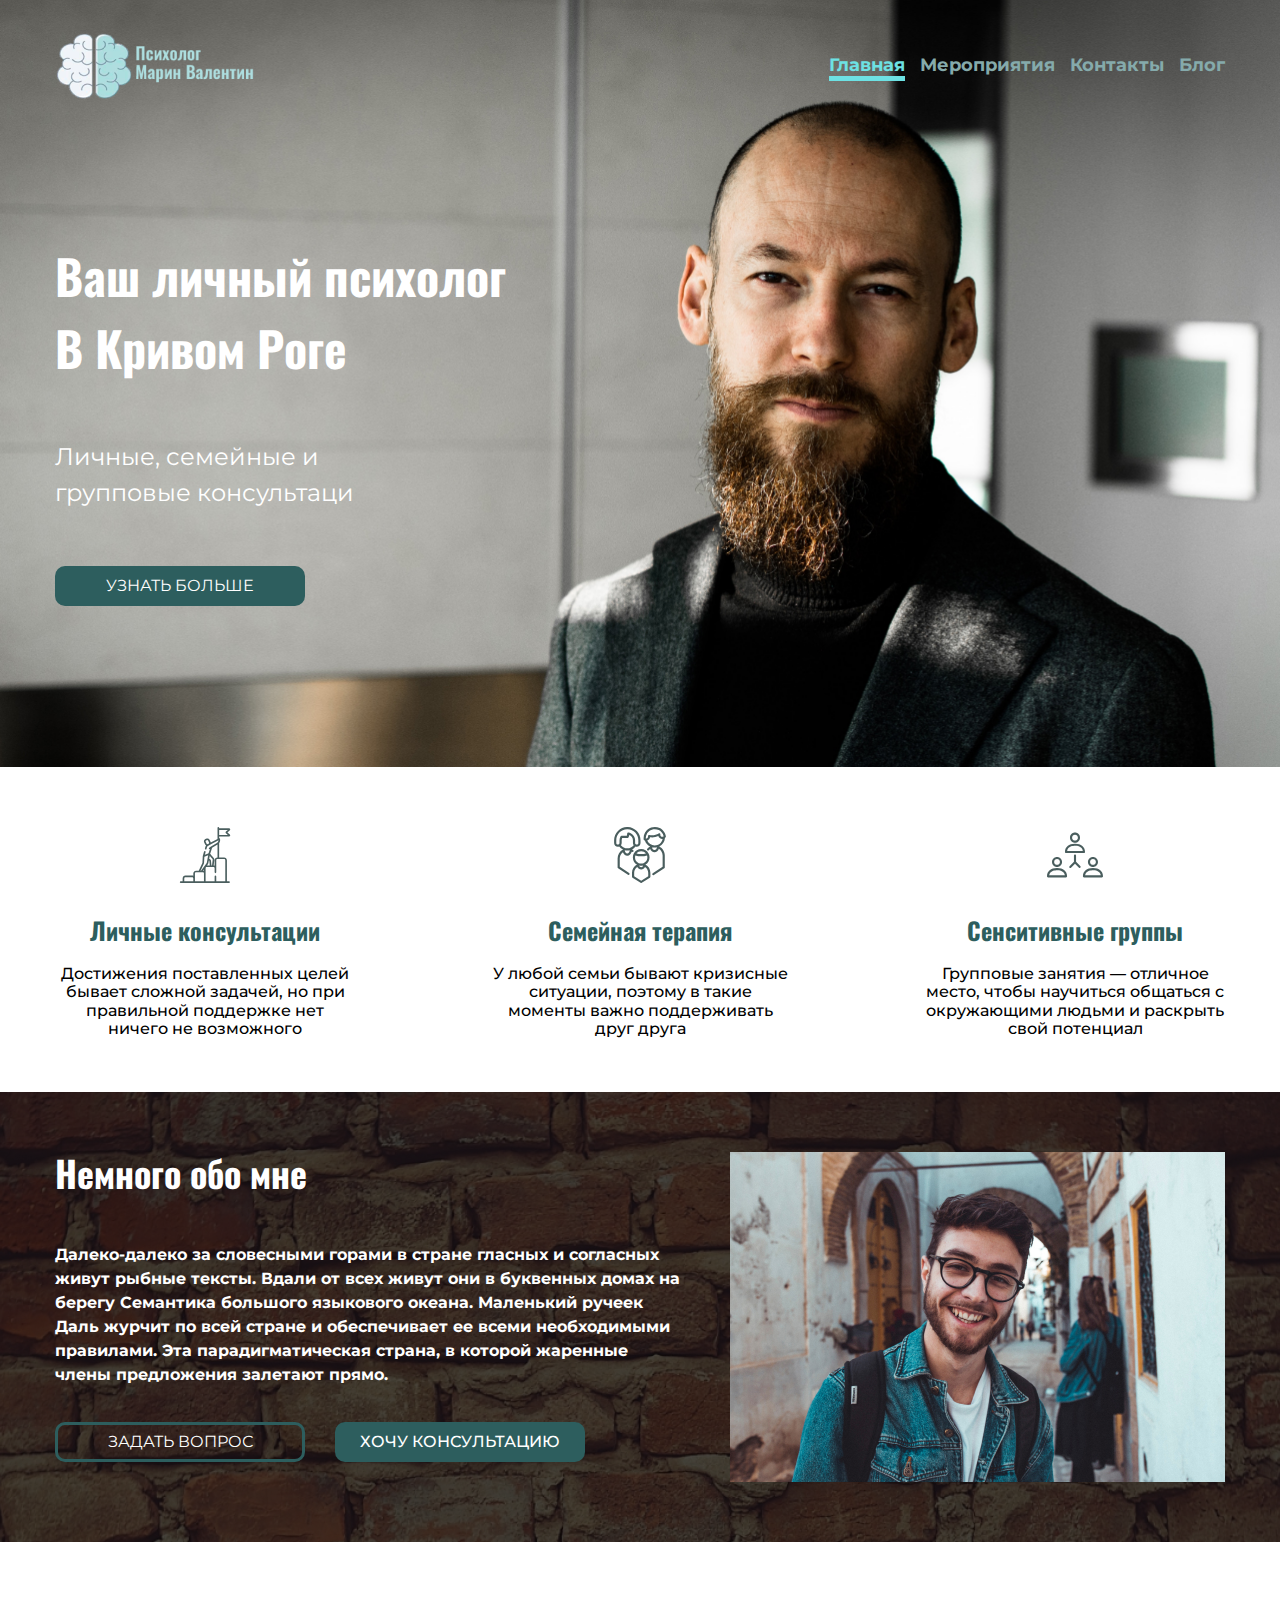
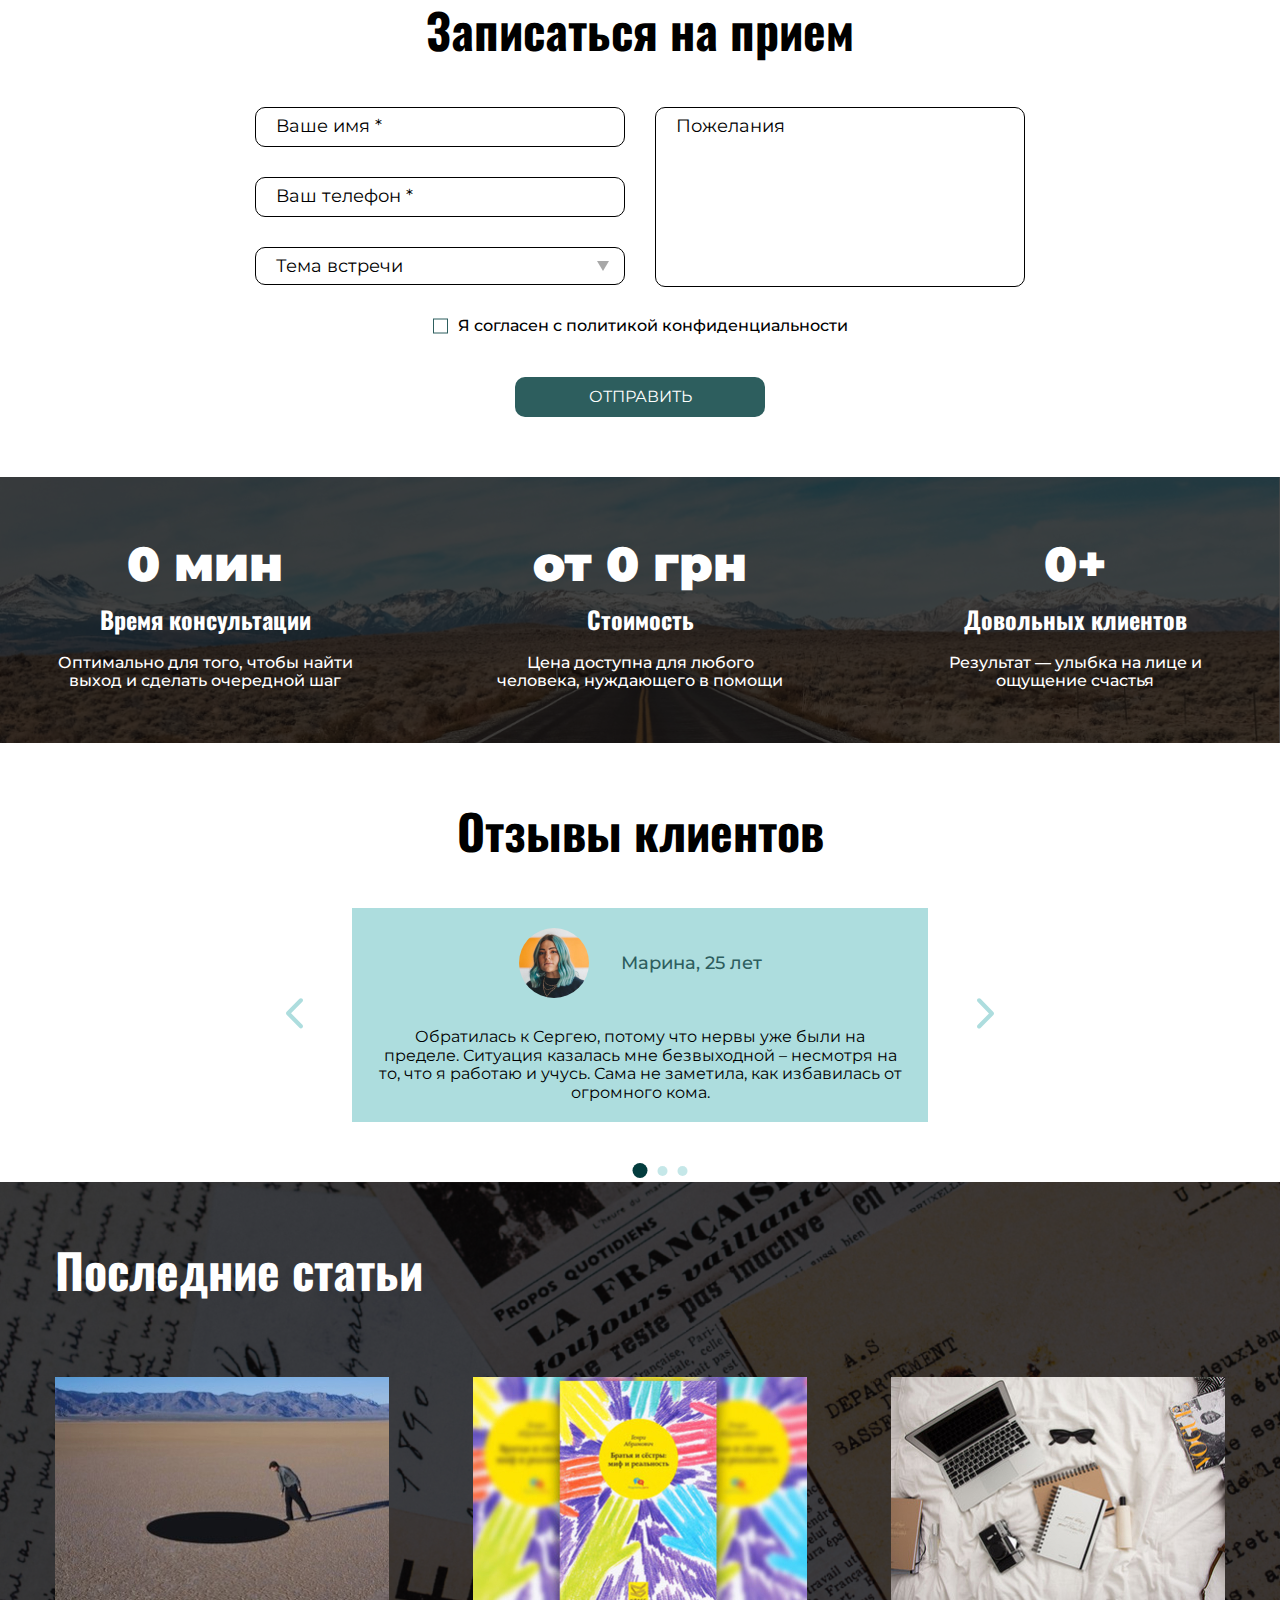
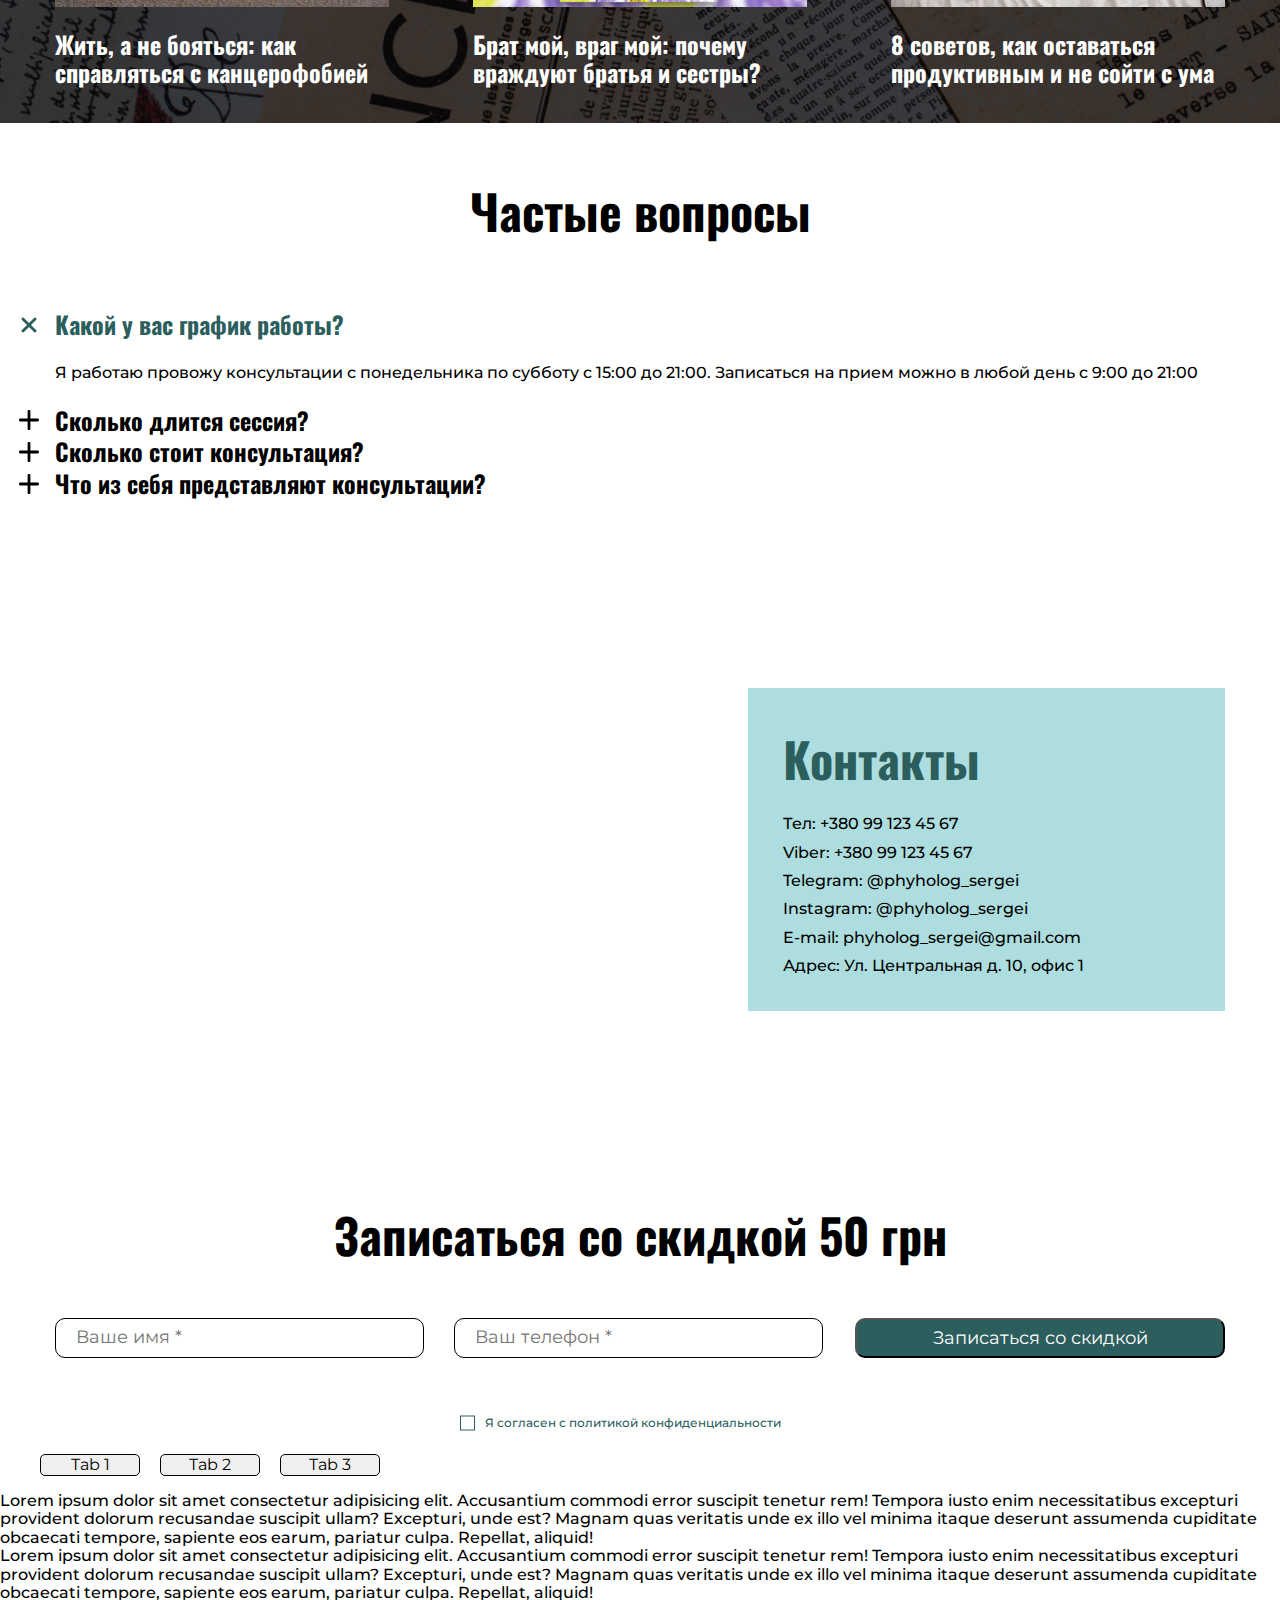
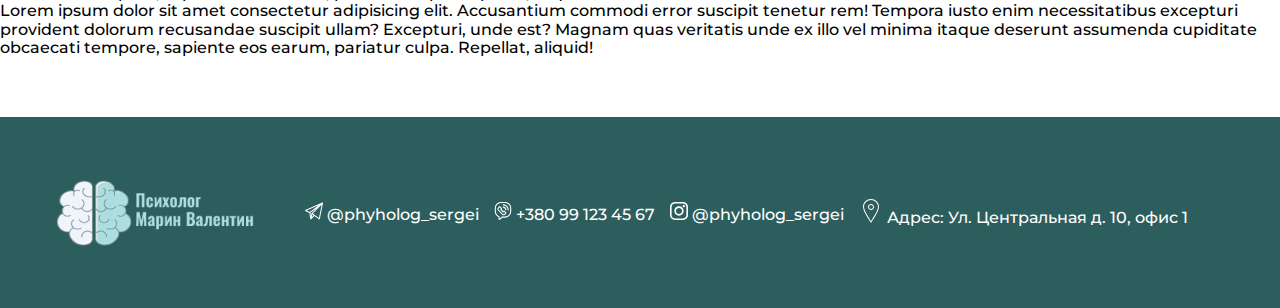
==== commit 9a767f0f: "Added files for tabs" ====
--- a/index.html
+++ b/index.html
@@ -544,7 +544,7 @@
       </section>
 
       <div class="tabs" id="tabs1">
-        <div class="tabs__item tabs__item--active" title="Tab 1">
+        <div class="tabs__item " title="Tab 1">
           Lorem ipsum dolor sit amet consectetur adipisicing elit. Accusantium
           commodi error suscipit tenetur rem! Tempora iusto enim necessitatibus
           excepturi provident dolorum recusandae suscipit ullam? Excepturi, unde
@@ -701,11 +701,16 @@
           >
         </li>
       </ul>
+
+
     </footer>
 
     <script src="js/main.js"></script>
     <script src="js/dropdown.js"></script>
     <script src="/js/slider.js"></script>
+
+    <!-- <script src="/js/tabs_01.js"></script> -->
+    <script src="/js/tabs_02.js"></script>
     <!-- <script src="js/homework.js"></script> -->
   </body>
 </html>
--- a/css/style.css
+++ b/css/style.css
@@ -680,9 +680,6 @@
   transform: translateX(0%);
 }
 
-.tabs__item {
-  /* display: none; */
-}
 .tabs__item:nth-child(1){
   background-color: lightyellow;
 };
@@ -693,6 +690,29 @@
   background-color: lightgreen;
 };
 
+.tabs__item {
+  display: none;
+}
 .tabs__item.tabs__item--active{
-  display: block;
+ display: block;
+}
+
+.tabs_togglers_list{
+  display: flex;
+  gap: 20px;
+}
+
+.tabs_togglers_list li{
+  list-style-type: none;
+}
+.tabs_toggler{
+  width: 100px;
+    /* height: 40px; */
+    /* font-size: 20px; */
+    display: flex;
+    justify-content: center;
+    align-items: center;
+    border: 1px solid black;
+    border-radius: 5px;
+    cursor: pointer;
 }